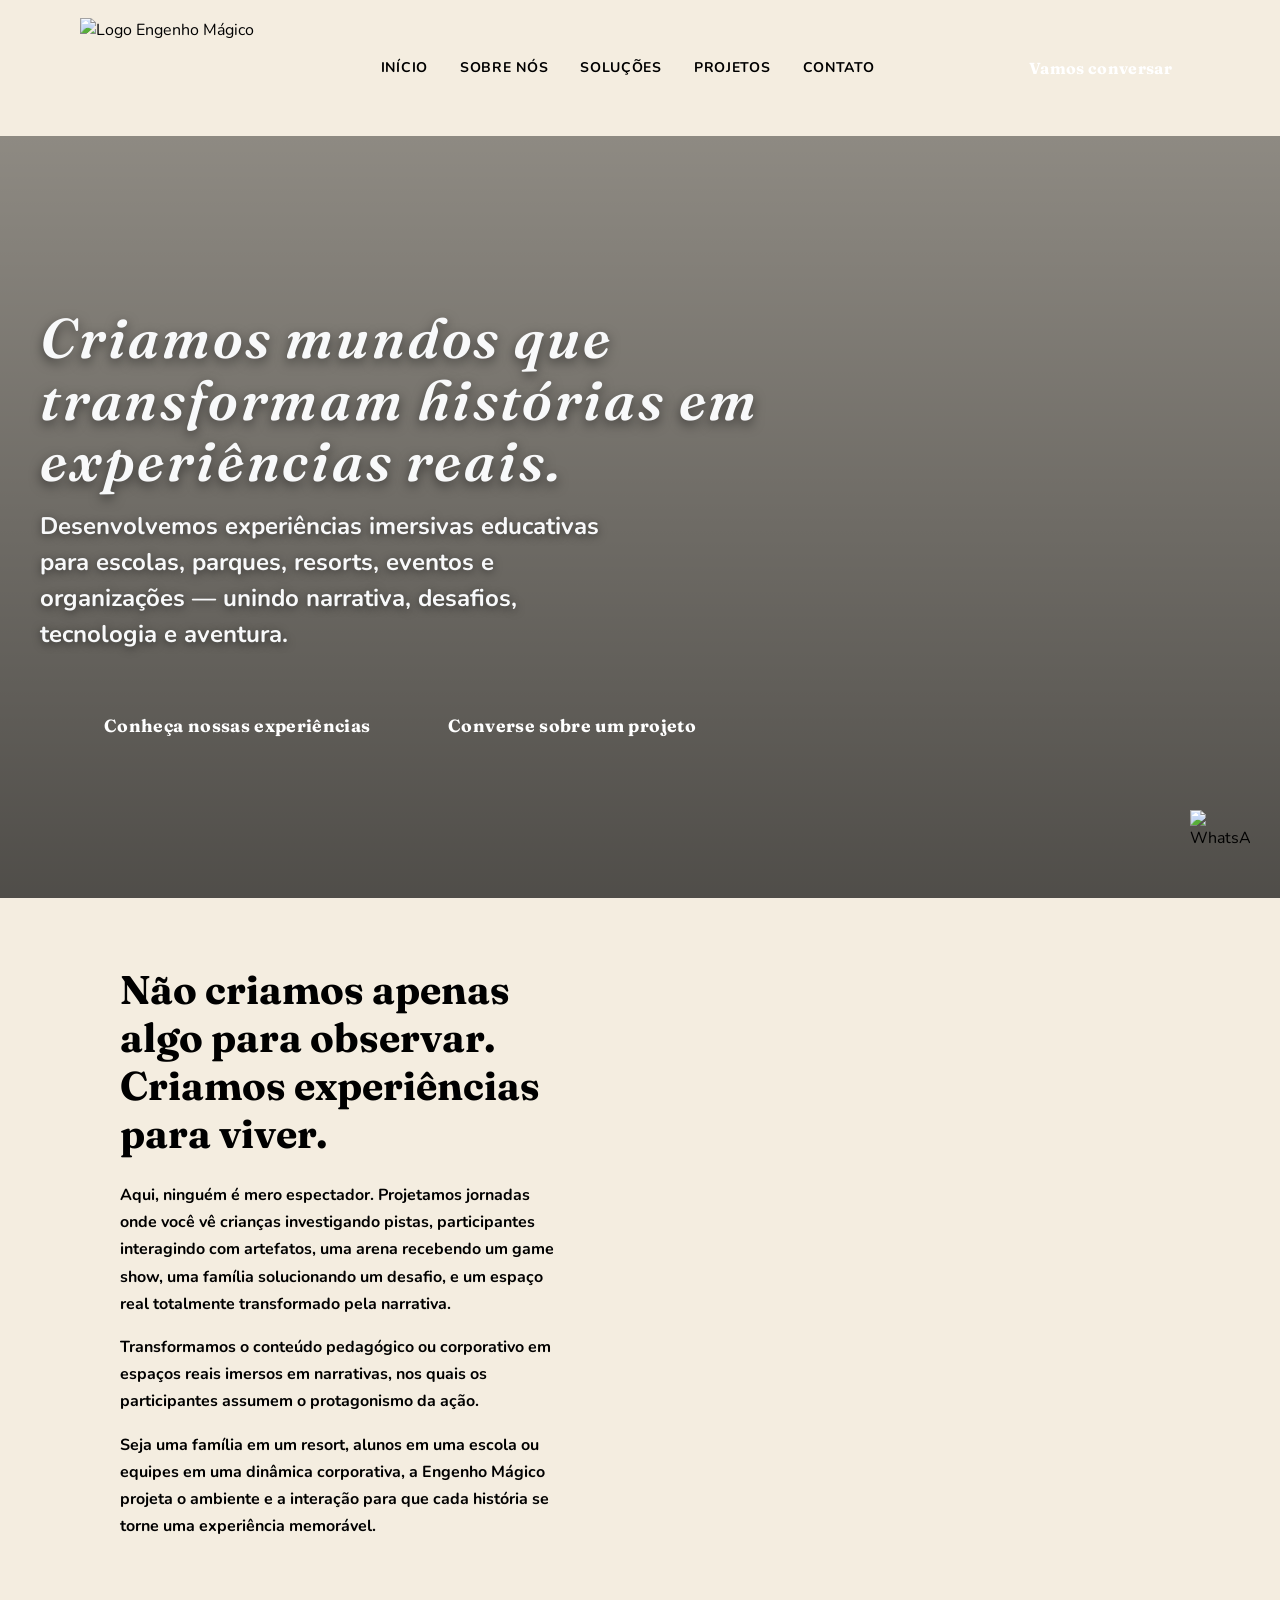
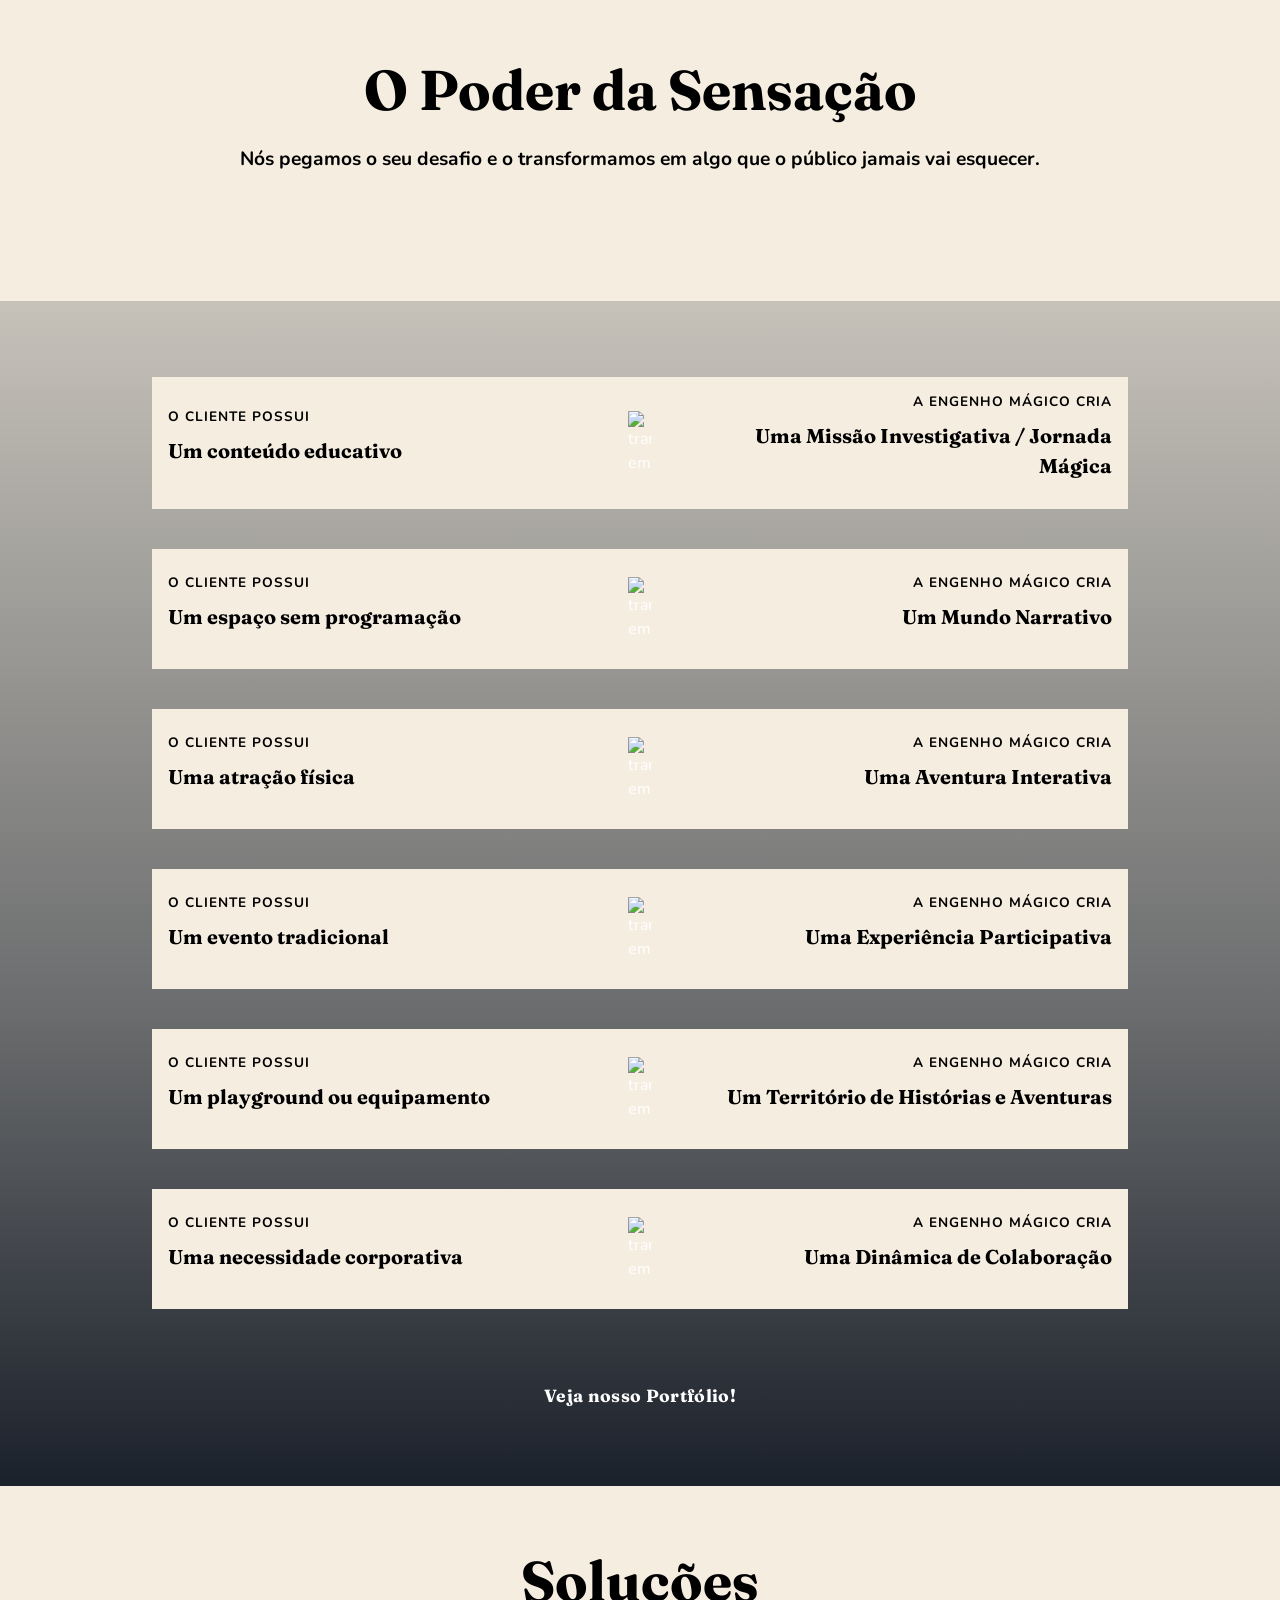
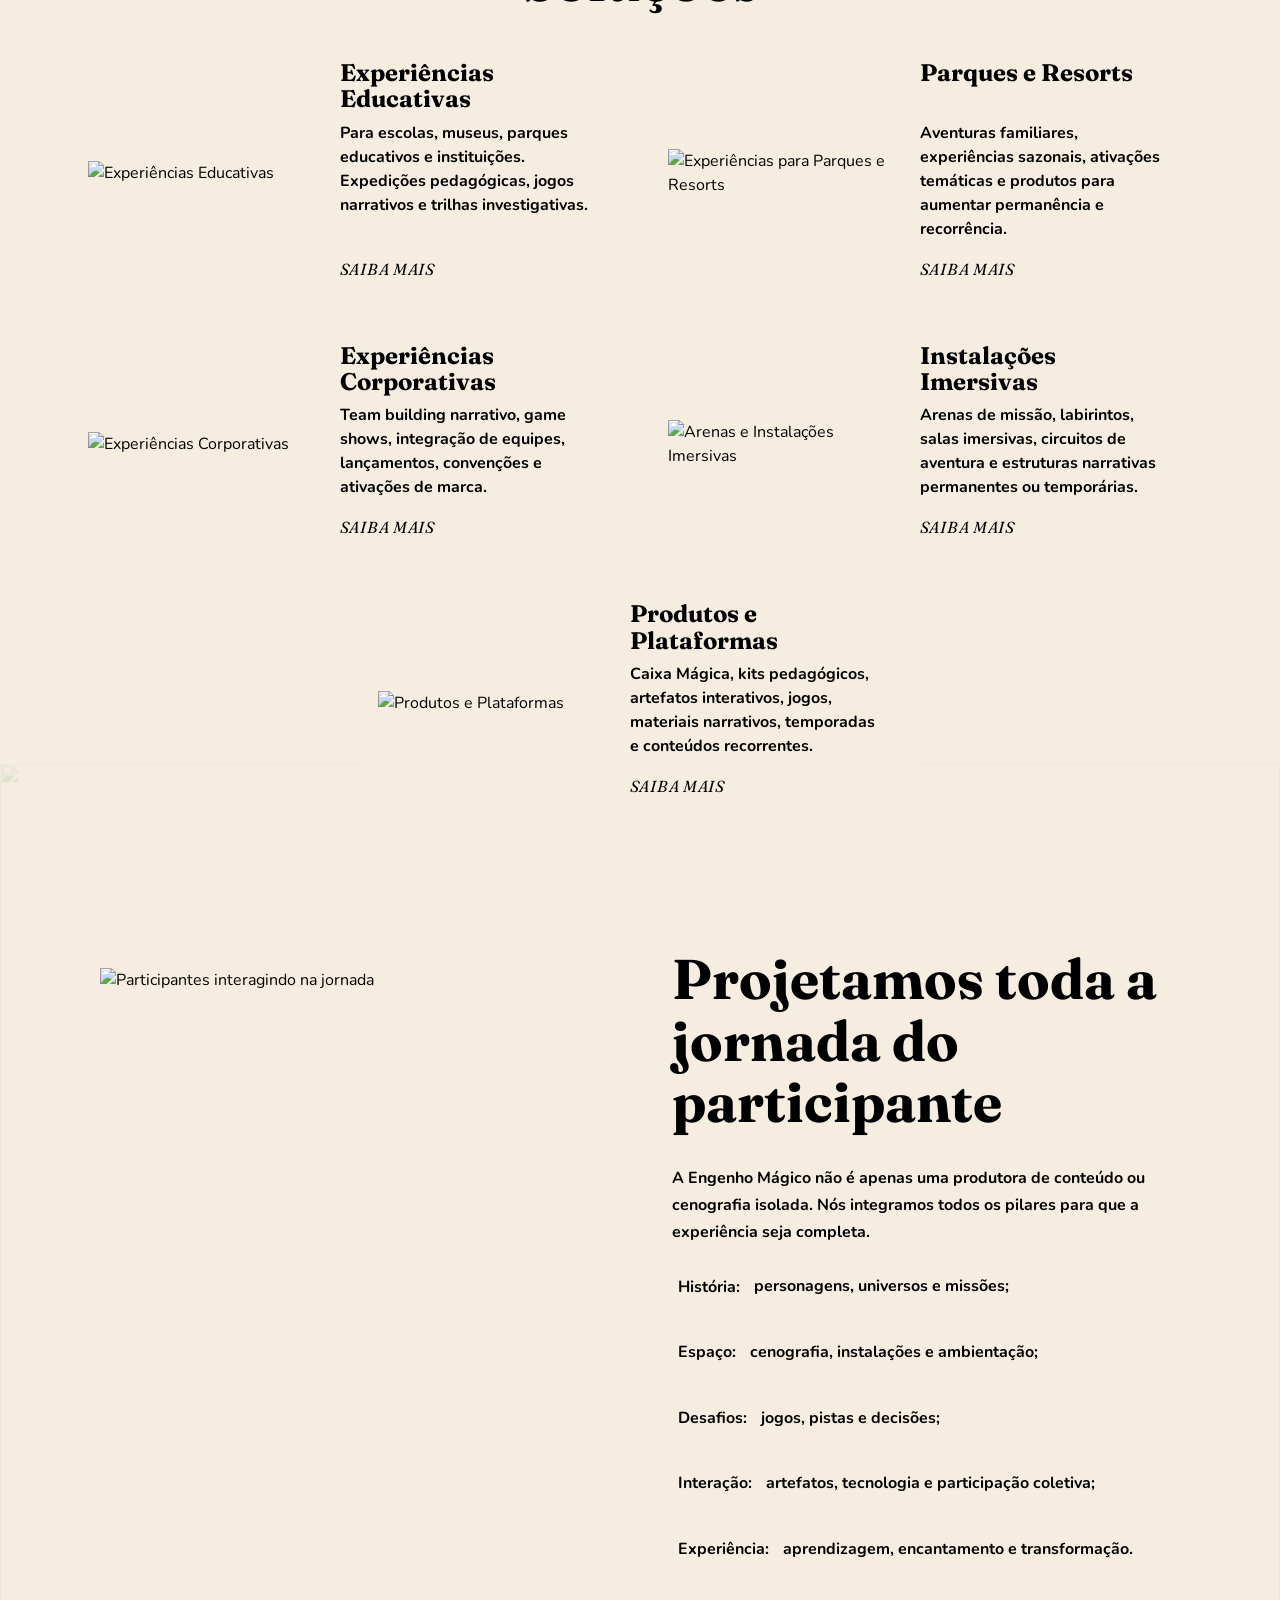
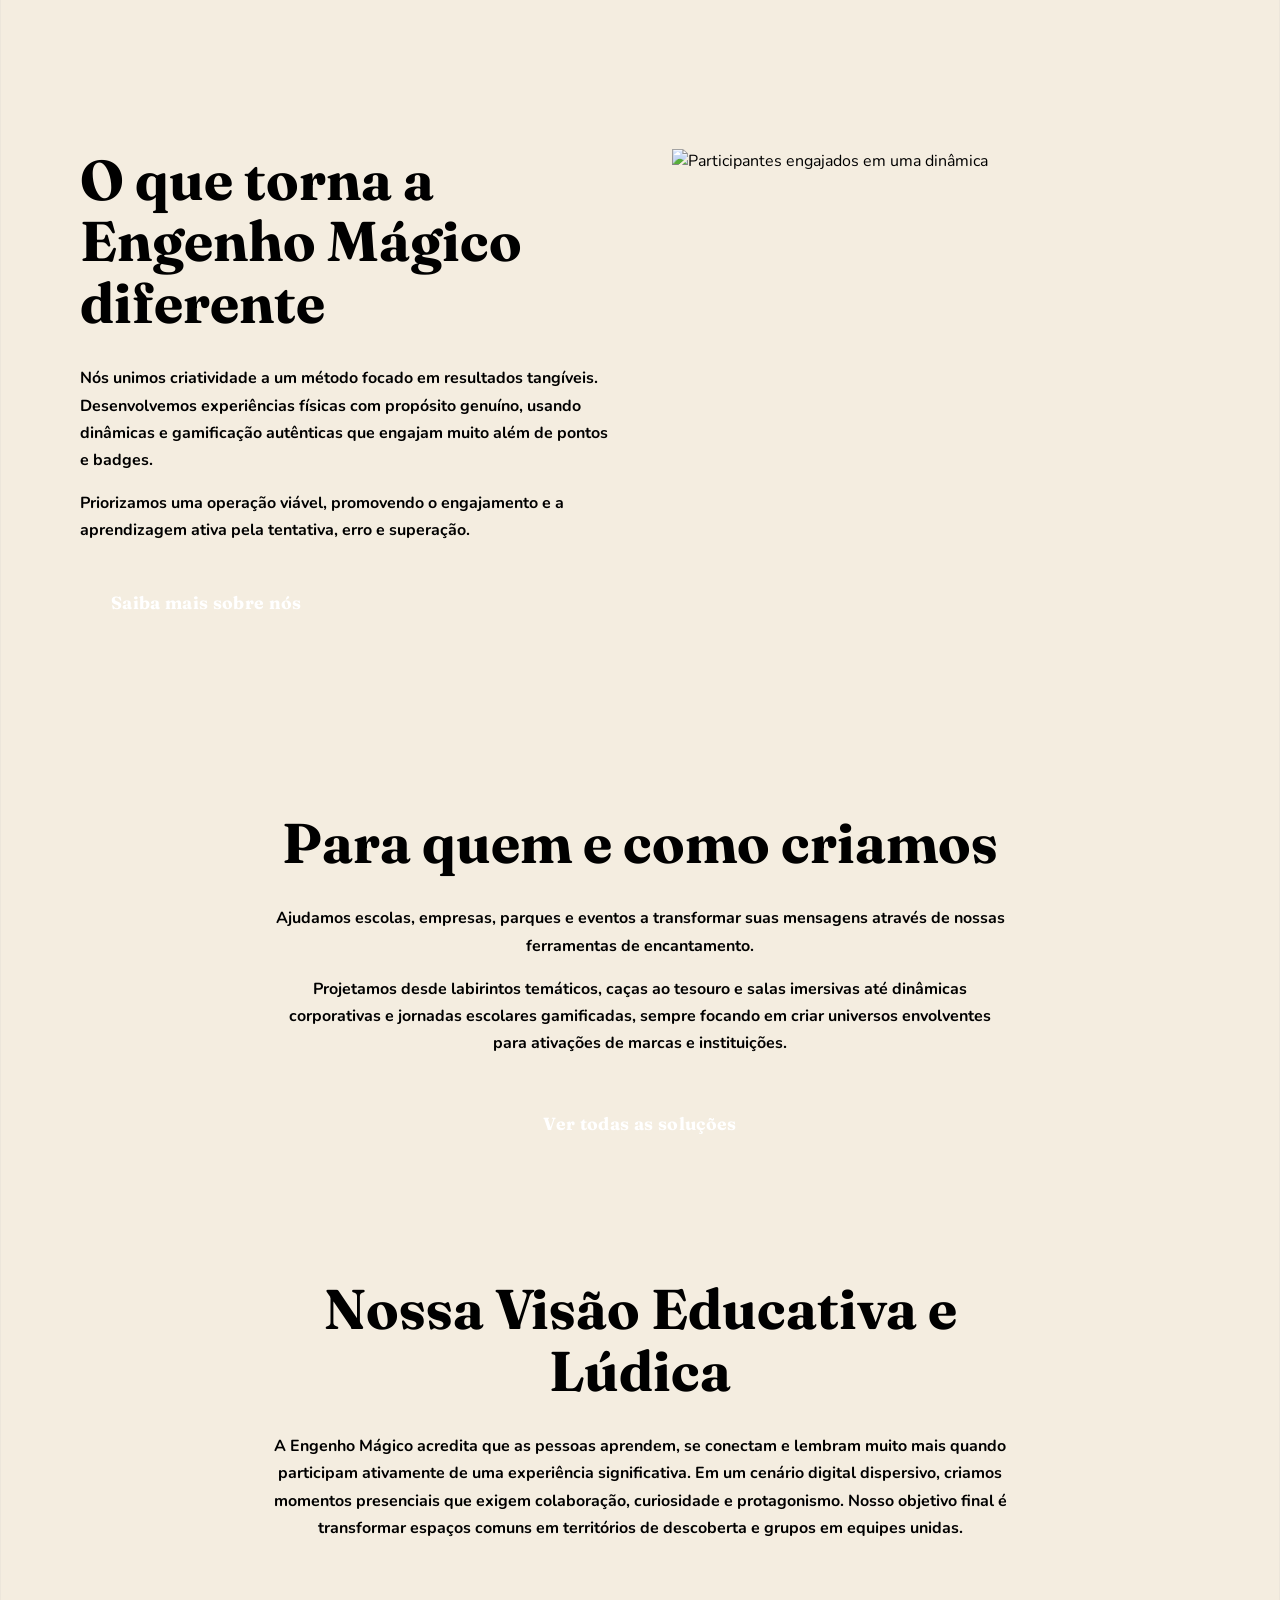
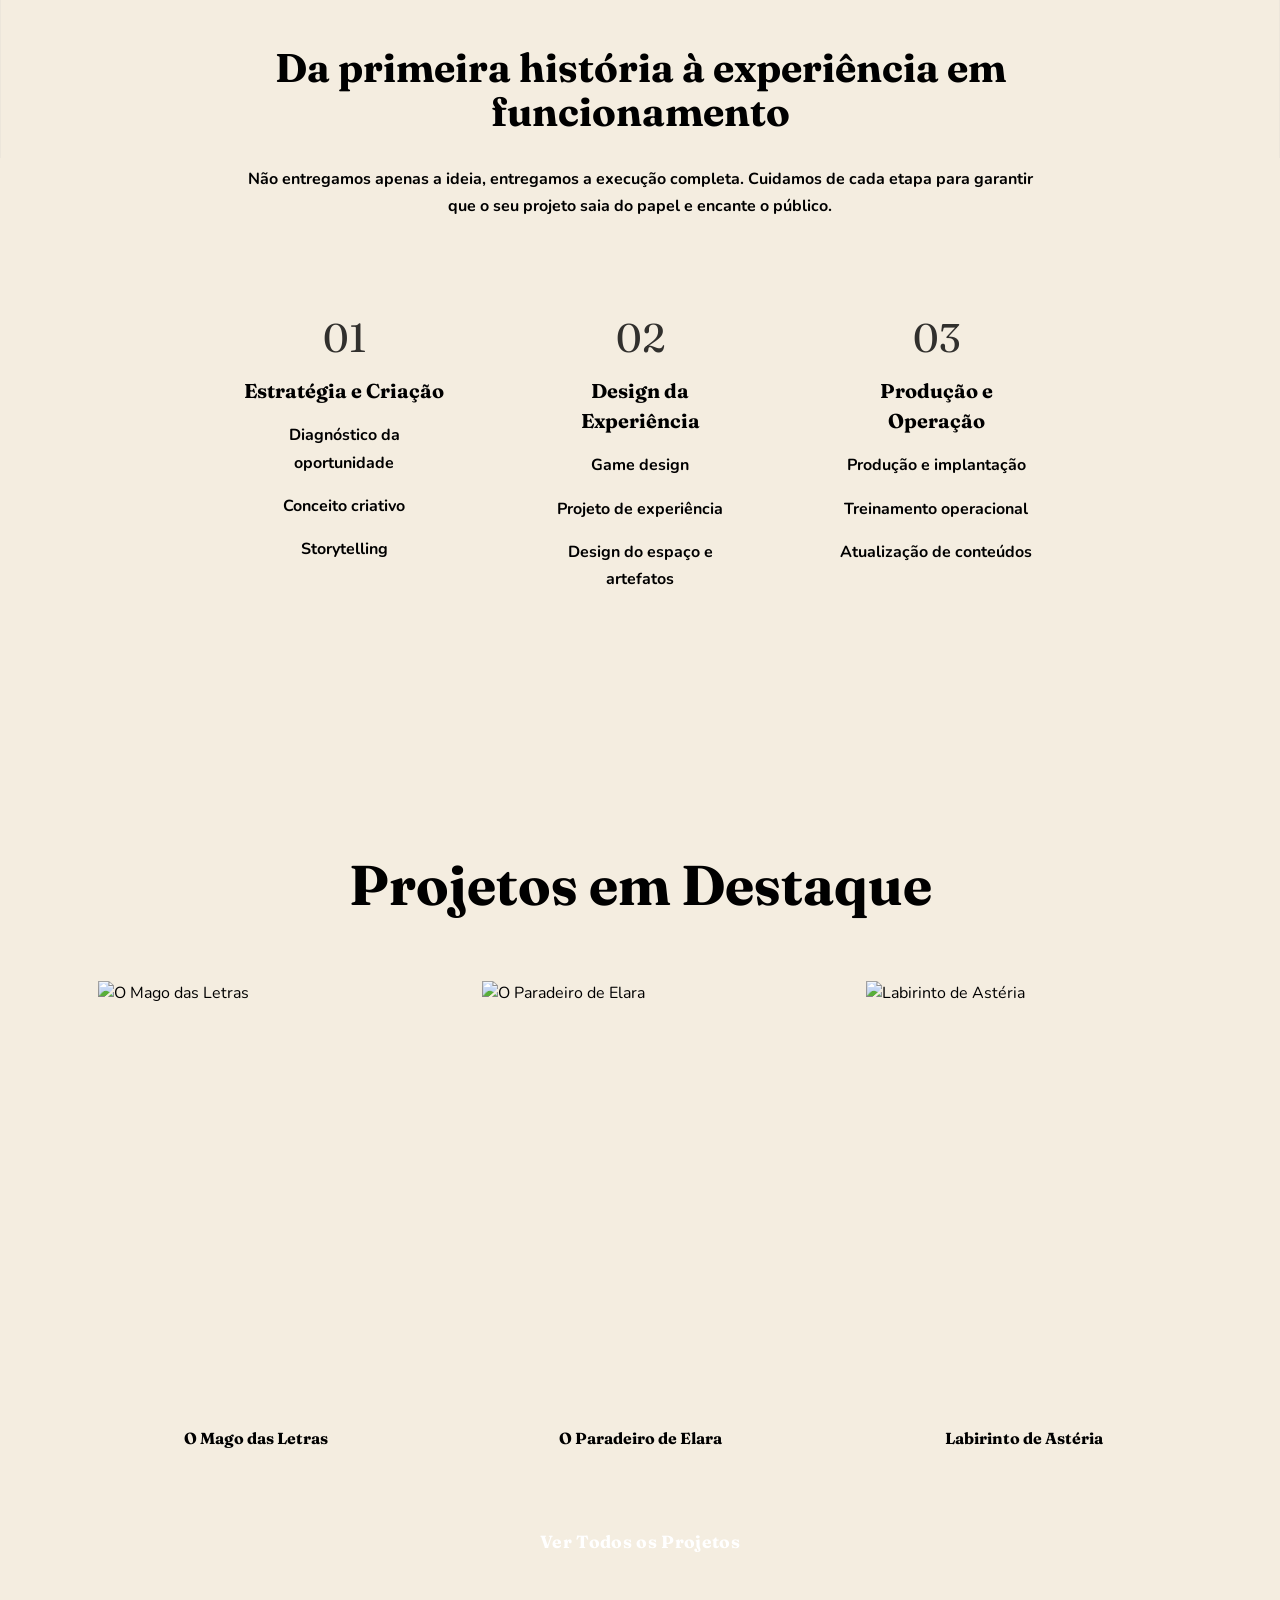
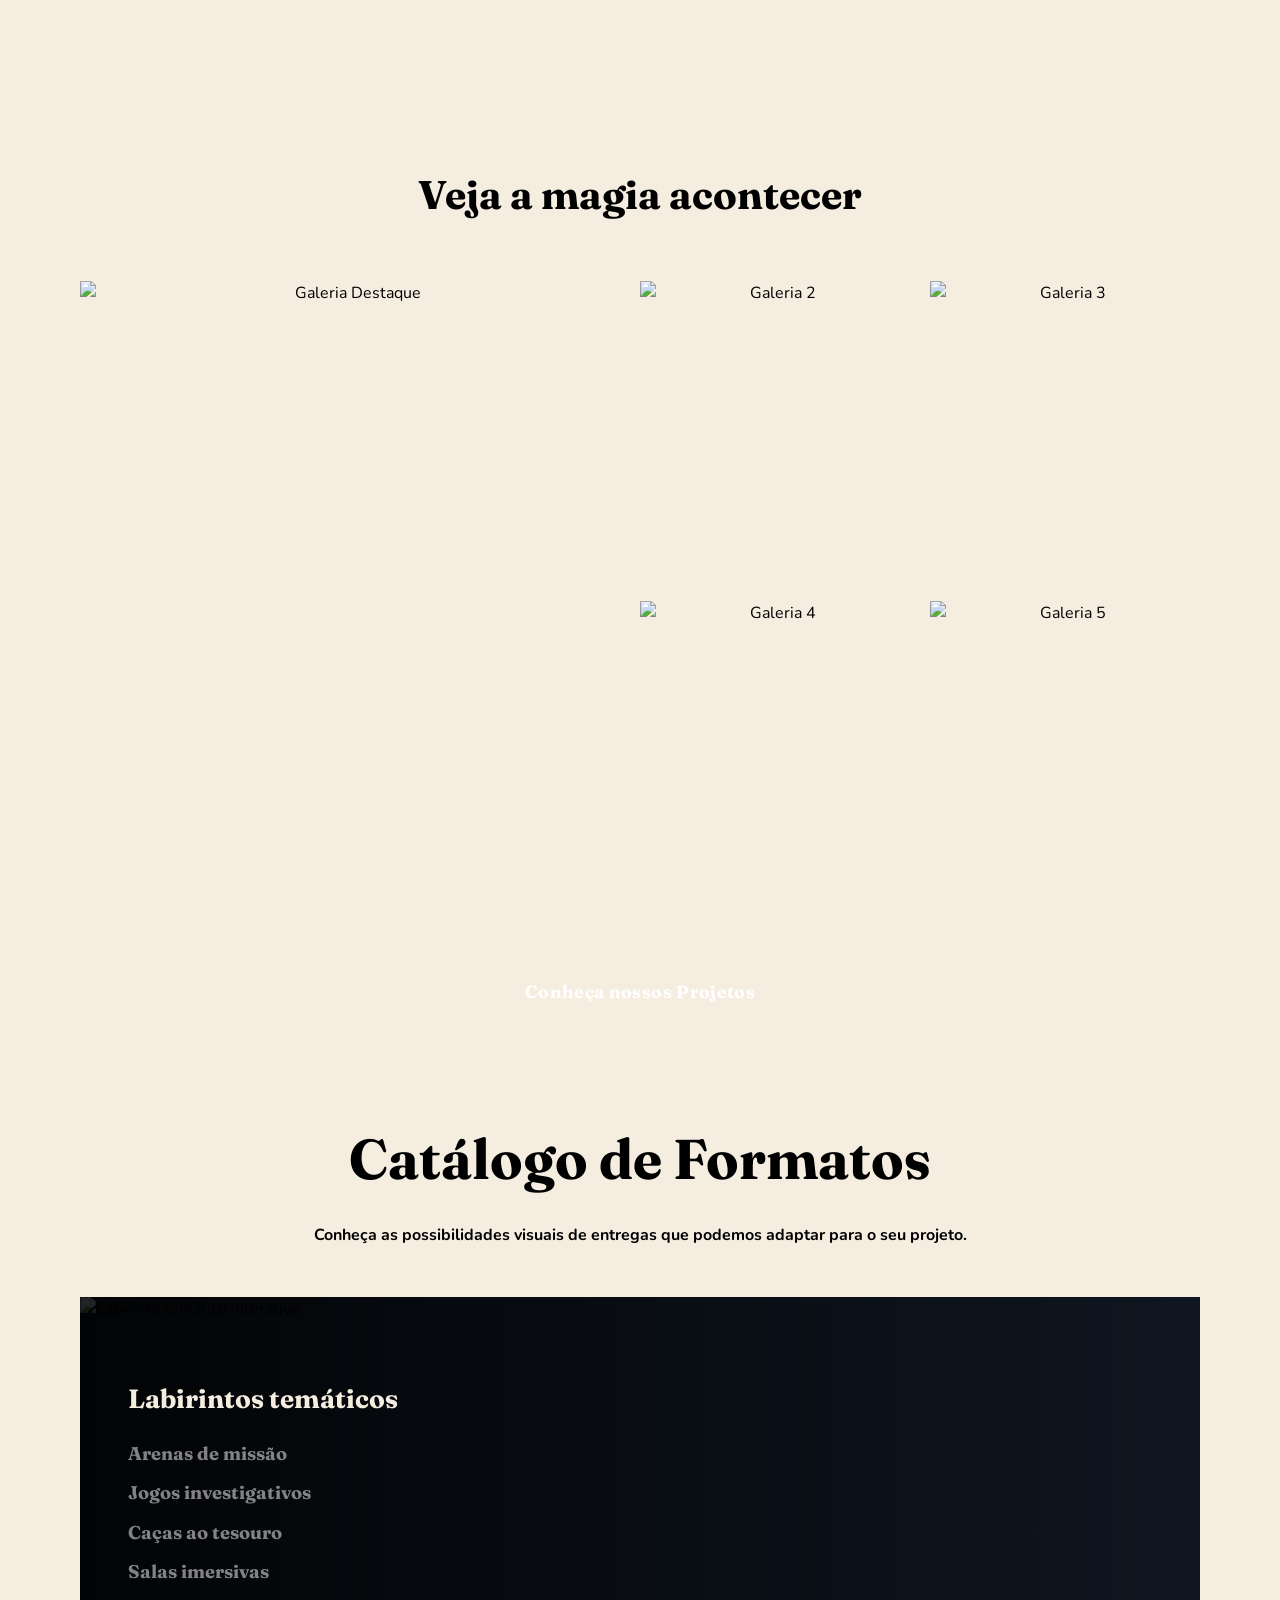
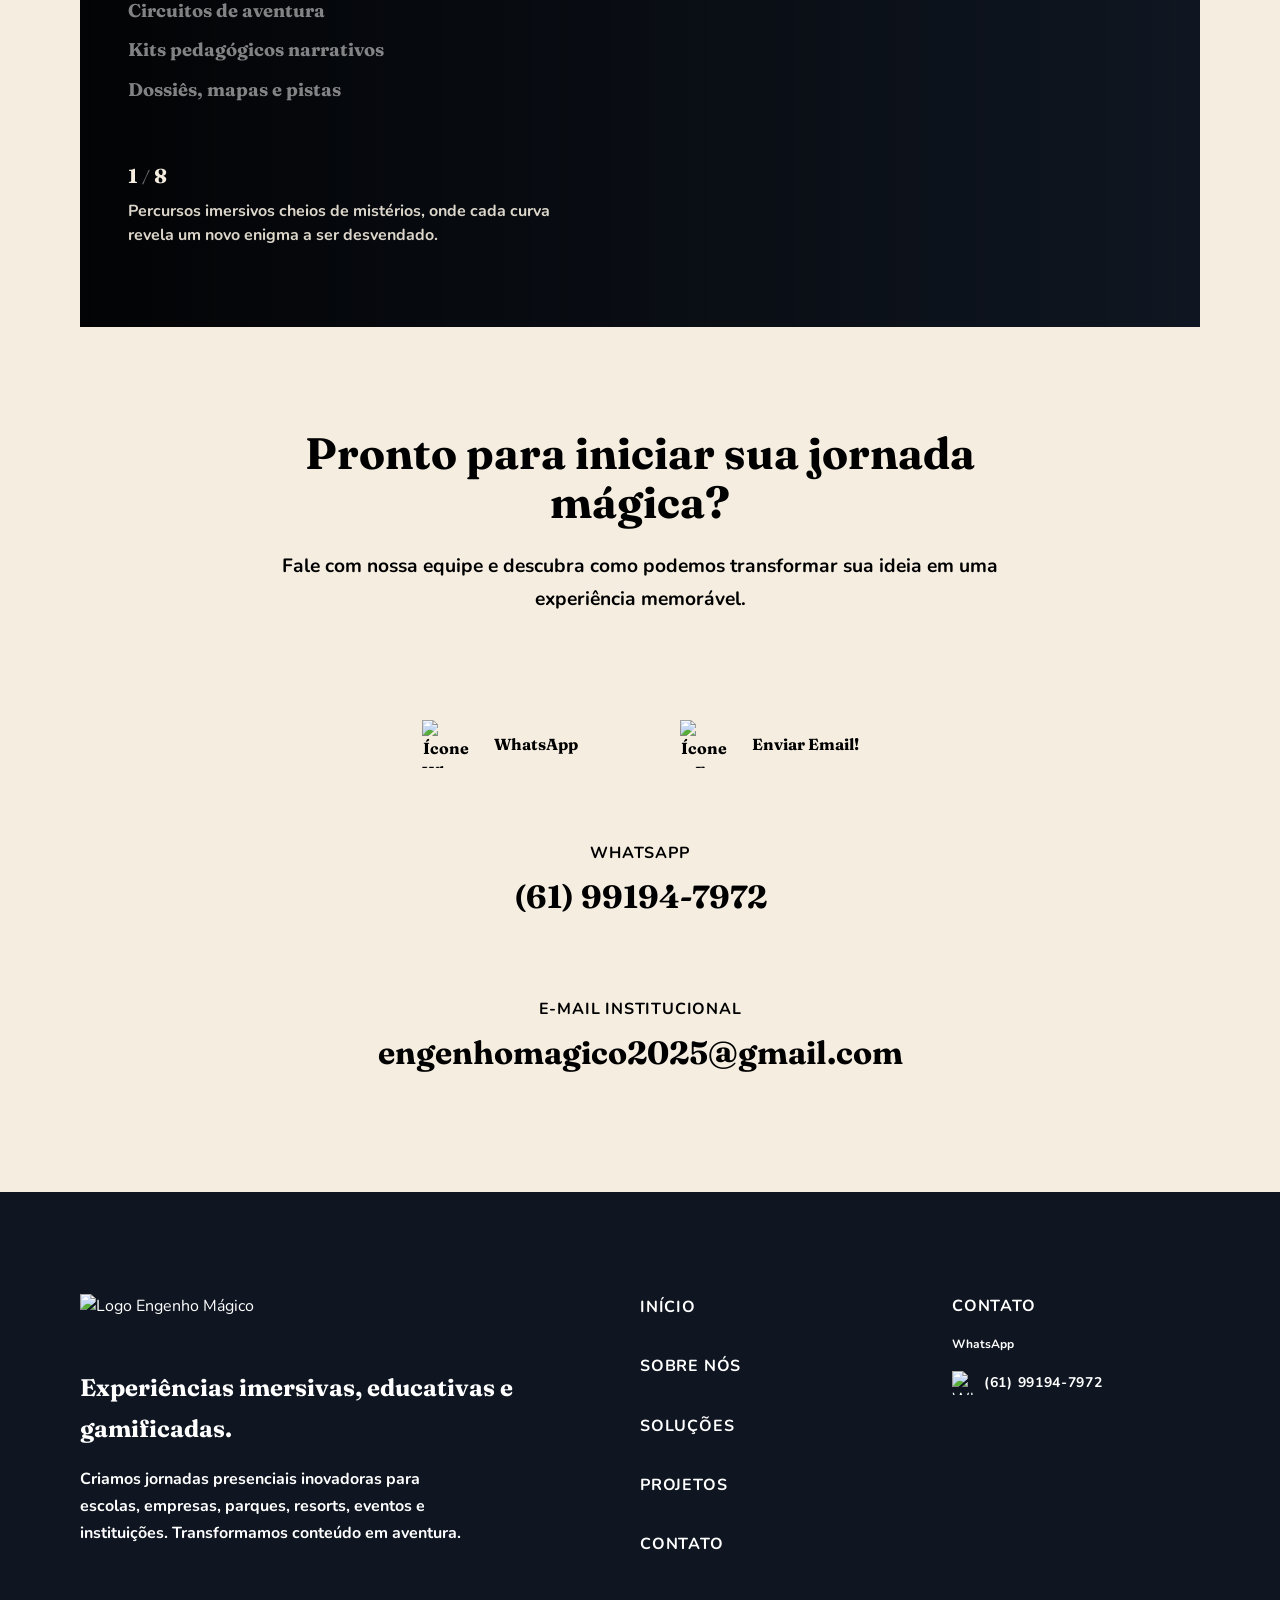
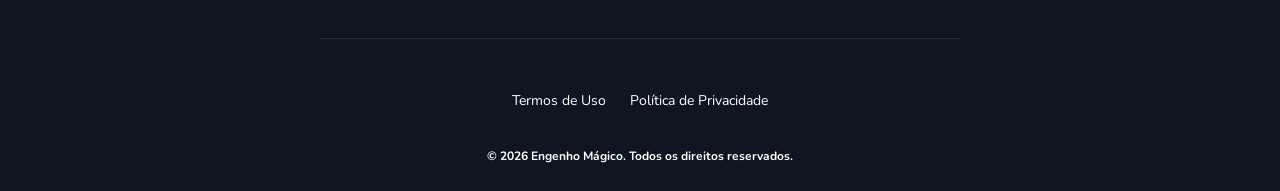
==== index.html @ 867d5c1e "teste" ====
<!DOCTYPE html>
<html lang="pt-BR">

<head>
    <meta charset="UTF-8">
    <meta name="viewport" content="width=device-width, initial-scale=1.0">
    <title>Engenho Mágico - Início</title>
    <link rel="icon" type="image/x-icon" href="src/assets/img/icons/favicon.ico">
    <meta name="description"
        content="A Engenho Mágico cria experiências imersivas, educativas e gamificadas para escolas, empresas, parques, resorts e eventos.">
    <link rel="stylesheet" href="src/css/style.css">
    <link rel="stylesheet" href="src/css/responsive.css">
</head>

<body class="home-page">
    <header class="header">
        <div class="header__container">
            <a href="index.html" class="header__logo">
                <img src="src/assets/img/pictures/logo-4.webp" alt="Logo Engenho Mágico" class="header__logo-img">
            </a>
            <nav class="header__nav">
                <ul class="header__menu">
                    <li class="header__item"><a href="index.html" class="header__link">Início</a></li>
                    <li class="header__item"><a href="sobre-nos.html" class="header__link">Sobre Nós</a></li>
                    <li class="header__item"><a href="solucoes.html" class="header__link">Soluções</a></li>
                    <li class="header__item"><a href="projetos.html" class="header__link">Projetos</a></li>
                    <li class="header__item"><a href="contato.html" class="header__link">Contato</a></li>
                </ul>
            </nav>
            <div class="header__actions">
                <a href="contato.html" class="btn-cta header__cta"><span class="btn-text">Vamos
                        conversar</span></a>
                <button class="header__menu-btn" aria-label="Abrir menu" id="mobileMenuOpen">
                    <img src="src/assets/img/icons/menu-hamburguerl.webp" alt="Menu" class="header__menu-icon">
                </button>
            </div>
        </div>
    </header>

    <section class="hero">
        <article class="hero__card">
            <video autoplay loop muted playsinline class="hero__image"
                style="object-fit: cover; width: 100%; height: 100%;">
                <source src="src/assets/vid/hero-video.mp4" type="video/mp4">
            </video>
            <div class="hero__content">
                <h1 class="hero__title">Criamos mundos que transformam histórias em experiências reais.</h1>
                <p class="hero__subtitle">Desenvolvemos experiências imersivas educativas para escolas, parques,
                    resorts, eventos e organizações — unindo narrativa, desafios, tecnologia e aventura.</p>
                <div class="hero__buttons" style="display: flex; gap: 1rem; flex-wrap: wrap; justify-content: center;">
                    <a href="solucoes.html" class="btn-cta hero__btn btn-cta--2"><span class="btn-text">Conheça nossas
                            experiências</span></a>
                    <a href="contato.html" class="btn-cta hero__btn btn-cta--3"><span class="btn-text">Converse sobre um
                            projeto</span></a>
                </div>
            </div>
        </article>
    </section>

    <main class="main-content">

        <section class="hero-divider">
            <img src="src/assets/img/elements/top-border-black.webp" alt="" aria-hidden="true"
                class="hero-divider__border-top">
            <img src="src/assets/img/elements/hero-divider-mask.webp" alt="" aria-hidden="true"
                class="hero-divider__image">
        </section>

        <section class="about">
            <div class="about__content">
                <h2 class="about__title" style="font-size: 2.5rem; line-height: 1.2; margin-bottom: 1.5rem;">Não criamos
                    apenas algo para observar. <span style="color: var(--cor-laranja-magico);">Criamos experiências para
                        viver.</span></h2>

                <p class="about__text">
                    Aqui, ninguém é mero espectador. Projetamos jornadas onde você vê crianças investigando pistas,
                    participantes interagindo com artefatos, uma arena recebendo um game show, uma família solucionando
                    um desafio, e um espaço real totalmente transformado pela narrativa.
                </p>

                <p class="about__text">
                    Transformamos o conteúdo pedagógico ou corporativo em espaços reais imersos em narrativas, nos quais
                    os participantes assumem o protagonismo da ação.
                </p>

                <p class="about__text">
                    Seja uma família em um resort, alunos em uma escola ou equipes em uma dinâmica corporativa, a
                    Engenho Mágico projeta o ambiente e a interação para que cada história se torne uma experiência
                    memorável.
                </p>
            </div>
            <div class="about__image-wrapper" aria-label="Experiência em funcionamento">
                <video class="about__video" src="src/assets/vid/video-1.mp4" autoplay loop muted playsinline
                    poster="src/assets/img/placeholder.webp" aria-label="Vídeo Engenho Mágico"></video>
            </div>
        </section>

        <section class="expertise-header">
            <div class="container expertise-header__container">
                <h2 class="expertise__title expertise-header__title">O Poder da Sensação</h2>
                <p class="expertise__text expertise-header__text">
                    Nós pegamos o seu desafio e o transformamos em algo que o público jamais vai esquecer.
                </p>
            </div>
        </section>

        <section class="expertise expertise--adjusted-padding">
            <div class="expertise__background"></div>
            <div class="expertise__overlay"></div>
            <div class="container expertise__container">
                <div class="expertise__content expertise__content--centered">
                    <div class="transform-grid">

                        <!-- Row 1 -->
                        <div class="transform-row">
                            <div class="transform-col">
                                <span class="transform-subtitle">O cliente possui</span>
                                <h3 class="transform-title">Um conteúdo educativo</h3>
                            </div>
                            <img src="src/assets/img/icons/seta.webp" alt="transforma em" aria-hidden="true"
                                class="transform-arrow">
                            <div class="transform-col transform-col--right transform-target">
                                <span class="transform-subtitle transform-subtitle--highlight">A Engenho Mágico
                                    cria</span>
                                <h3 class="transform-title transform-title--highlight">Uma Missão Investigativa /
                                    Jornada Mágica</h3>
                            </div>
                        </div>

                        <!-- Row 2 -->
                        <div class="transform-row">
                            <div class="transform-col">
                                <span class="transform-subtitle">O cliente possui</span>
                                <h3 class="transform-title">Um espaço sem programação</h3>
                            </div>
                            <img src="src/assets/img/icons/seta.webp" alt="transforma em" aria-hidden="true"
                                class="transform-arrow">
                            <div class="transform-col transform-col--right transform-target">
                                <span class="transform-subtitle transform-subtitle--highlight">A Engenho Mágico
                                    cria</span>
                                <h3 class="transform-title transform-title--highlight">Um Mundo Narrativo</h3>
                            </div>
                        </div>

                        <!-- Row Nova: Atração Física -->
                        <div class="transform-row">
                            <div class="transform-col">
                                <span class="transform-subtitle">O cliente possui</span>
                                <h3 class="transform-title">Uma atração física</h3>
                            </div>
                            <img src="src/assets/img/icons/seta.webp" alt="transforma em" aria-hidden="true"
                                class="transform-arrow">
                            <div class="transform-col transform-col--right transform-target">
                                <span class="transform-subtitle transform-subtitle--highlight">A Engenho Mágico
                                    cria</span>
                                <h3 class="transform-title transform-title--highlight">Uma Aventura Interativa</h3>
                            </div>
                        </div>

                        <!-- Row 3 -->
                        <div class="transform-row">
                            <div class="transform-col">
                                <span class="transform-subtitle">O cliente possui</span>
                                <h3 class="transform-title">Um evento tradicional</h3>
                            </div>
                            <img src="src/assets/img/icons/seta.webp" alt="transforma em" aria-hidden="true"
                                class="transform-arrow">
                            <div class="transform-col transform-col--right transform-target">
                                <span class="transform-subtitle transform-subtitle--highlight">A Engenho Mágico
                                    cria</span>
                                <h3 class="transform-title transform-title--highlight">Uma Experiência Participativa
                                </h3>
                            </div>
                        </div>

                        <!-- Row 4 -->
                        <div class="transform-row">
                            <div class="transform-col">
                                <span class="transform-subtitle">O cliente possui</span>
                                <h3 class="transform-title">Um playground ou equipamento</h3>
                            </div>
                            <img src="src/assets/img/icons/seta.webp" alt="transforma em" aria-hidden="true"
                                class="transform-arrow">
                            <div class="transform-col transform-col--right transform-target">
                                <span class="transform-subtitle transform-subtitle--highlight">A Engenho Mágico
                                    cria</span>
                                <h3 class="transform-title transform-title--highlight">Um Território de Histórias e
                                    Aventuras</h3>
                            </div>
                        </div>

                        <!-- Row 5 -->
                        <div class="transform-row">
                            <div class="transform-col">
                                <span class="transform-subtitle">O cliente possui</span>
                                <h3 class="transform-title">Uma necessidade corporativa</h3>
                            </div>
                            <img src="src/assets/img/icons/seta.webp" alt="transforma em" aria-hidden="true"
                                class="transform-arrow">
                            <div class="transform-col transform-col--right transform-target">
                                <span class="transform-subtitle transform-subtitle--highlight">A Engenho Mágico
                                    cria</span>
                                <h3 class="transform-title transform-title--highlight">Uma Dinâmica de Colaboração</h3>
                            </div>
                        </div>

                    </div>
                </div>
                <div style="text-align: center; margin-top: 3rem;">
                    <a href="projetos.html" class="btn-cta">
                        <span class="btn-text">Veja nosso Portfólio!</span>
                    </a>
                </div>
            </div>
        </section>

        <section class="solutions-overview">
            <div class="container solutions-overview__container">
                <h2 class="solutions-overview__title">Soluções</h2>
                <div class="solutions-overview__grid">
                    <!-- Card 1 -->
                    <article class="solution-card" id="card-water">
                        <img src="src/assets/img/itens-solucoes/medalhao-experiencias-educativas.webp"
                            alt="Experiências Educativas" class="solution-card__image">
                        <div class="solution-card__content">
                            <h3 class="solution-card__title">Experiências Educativas</h3>
                            <p class="solution-card__description">Para escolas, museus, parques educativos e
                                instituições. Expedições pedagógicas, jogos narrativos e trilhas investigativas.</p>
                            <img src="src/assets/img/icons/linha-elemento.webp" alt="" class="solution-card__divider">
                            <a href="solucoes.html#educativas" class="solution-card__link">
                                <span class="solution-card__link-text">Saiba mais</span>
                                <img src="src/assets/img/icons/seta.webp" alt="" class="solution-card__link-arrow">
                                <img src="src/assets/img/elements/underline-2.webp" alt=""
                                    class="solution-card__link-underline">
                            </a>
                        </div>
                    </article>
                    <!-- Card 2 -->
                    <article class="solution-card" id="card-earth">
                        <img src="src/assets/img/itens-solucoes/medalhao-parques-e-resorts.webp"
                            alt="Experiências para Parques e Resorts" class="solution-card__image">
                        <div class="solution-card__content">
                            <h3 class="solution-card__title">Parques e Resorts</h3>
                            <p class="solution-card__description">Aventuras familiares, experiências sazonais, ativações
                                temáticas e produtos para aumentar permanência e recorrência.</p>
                            <img src="src/assets/img/icons/linha-elemento.webp" alt="" class="solution-card__divider">
                            <a href="solucoes.html#parques" class="solution-card__link">
                                <span class="solution-card__link-text">Saiba mais</span>
                                <img src="src/assets/img/icons/seta.webp" alt="" class="solution-card__link-arrow">
                                <img src="src/assets/img/elements/underline-2.webp" alt=""
                                    class="solution-card__link-underline">
                            </a>
                        </div>
                    </article>
                    <!-- Card 3 -->
                    <article class="solution-card" id="card-fire">
                        <img src="src/assets/img/itens-solucoes/medalhao-experiencias-corporativas.webp"
                            alt="Experiências Corporativas" class="solution-card__image">
                        <div class="solution-card__content">
                            <h3 class="solution-card__title">Experiências Corporativas</h3>
                            <p class="solution-card__description">Team building narrativo, game shows, integração de
                                equipes, lançamentos, convenções e ativações de marca.</p>
                            <img src="src/assets/img/icons/linha-elemento.webp" alt="" class="solution-card__divider">
                            <a href="solucoes.html#corporativas" class="solution-card__link">
                                <span class="solution-card__link-text">Saiba mais</span>
                                <img src="src/assets/img/icons/seta.webp" alt="" class="solution-card__link-arrow">
                                <img src="src/assets/img/elements/underline-2.webp" alt=""
                                    class="solution-card__link-underline">
                            </a>
                        </div>
                    </article>
                    <!-- Card 4 -->
                    <article class="solution-card" id="card-air">
                        <img src="src/assets/img/itens-solucoes/medalhao-instalacoes-imersivas.webp"
                            alt="Arenas e Instalações Imersivas" class="solution-card__image">
                        <div class="solution-card__content">
                            <h3 class="solution-card__title">Instalações Imersivas</h3>
                            <p class="solution-card__description">Arenas de missão, labirintos, salas imersivas,
                                circuitos de aventura e estruturas narrativas permanentes ou temporárias.</p>
                            <img src="src/assets/img/icons/linha-elemento.webp" alt="" class="solution-card__divider">
                            <a href="solucoes.html#arenas" class="solution-card__link">
                                <span class="solution-card__link-text">Saiba mais</span>
                                <img src="src/assets/img/icons/seta.webp" alt="" class="solution-card__link-arrow">
                                <img src="src/assets/img/elements/underline-2.webp" alt=""
                                    class="solution-card__link-underline">
                            </a>
                        </div>
                    </article>
                    <!-- Card 5 -->
                    <article class="solution-card" id="card-water-2">
                        <img src="src/assets/img/itens-solucoes/medalhao-produtos-e-plataformas.webp"
                            alt="Produtos e Plataformas" class="solution-card__image">
                        <div class="solution-card__content">
                            <h3 class="solution-card__title">Produtos e Plataformas</h3>
                            <p class="solution-card__description">Caixa Mágica, kits pedagógicos, artefatos interativos,
                                jogos, materiais narrativos, temporadas e conteúdos recorrentes.</p>
                            <img src="src/assets/img/icons/linha-elemento.webp" alt="" class="solution-card__divider">
                            <a href="solucoes.html#produtos" class="solution-card__link">
                                <span class="solution-card__link-text">Saiba mais</span>
                                <img src="src/assets/img/icons/seta.webp" alt="" class="solution-card__link-arrow">
                                <img src="src/assets/img/elements/underline-2.webp" alt=""
                                    class="solution-card__link-underline">
                            </a>
                        </div>
                    </article>
                </div>
            </div>
        </section>

        <img src="src/assets/img/elements/section-div-line.webp" alt="" aria-hidden="true" class="section-divider" style="margin-top: 0; margin-bottom: 0;">

        <div class="journey-map-container">


            <!-- Rota: layer mais próximo -->
            <picture class="journey-map-bg journey-map-bg--rota" aria-hidden="true">
                <source media="(max-width: 768px)"
                    srcset="src/assets/img/elements/section-map-bg/section-bg-map-mobile.webp">
                <img src="src/assets/img/elements/section-map-bg/section-bg-map-desktop.webp" alt=""
                    class="journey-map-img journey-map-img--rota" id="journeyMapRota">
            </picture>

            <section class="methodology-preview" style="padding: var(--space-2xl) 0;">

                <div class="split-section container split-section--reversed">
                    <div class="split-section__content">
                        <h2 class="methodology-preview__title">Projetamos toda a jornada do participante</h2>
                        <p class="supporting-text">A Engenho Mágico não é apenas uma produtora de conteúdo ou cenografia
                            isolada. Nós integramos todos os pilares para que a experiência seja completa.</p>
                        <ul class="methodology-preview__list">
                            <li><span class="methodology-preview__highlight">História:</span> personagens,
                                universos e missões;</li>
                            <li><span class="methodology-preview__highlight">Espaço:</span> cenografia,
                                instalações e ambientação;</li>
                            <li><span class="methodology-preview__highlight">Desafios:</span> jogos, pistas e
                                decisões;</li>
                            <li><span class="methodology-preview__highlight">Interação:</span> artefatos,
                                tecnologia e participação coletiva;</li>
                            <li><span class="methodology-preview__highlight">Experiência:</span> aprendizagem,
                                encantamento e transformação.</li>
                        </ul>
                    </div>
                    <div class="split-section__image-container">
                        <img src="src/assets/img/pictures/index/projetamos-toda-a-jornada-do-participante.webp"
                            alt="Participantes interagindo na jornada" class="split-section__image">
                    </div>
                </div>
            </section>

            <section class="differentials">
                <!-- Floating image -->
                <img src="src/assets/img/pictures/flutuante-4.webp" alt=""
                    class="floating-parallax-img floating-parallax-img--4" aria-hidden="true" data-speed="-0.12">

                <div class="split-section container">
                    <div class="split-section__content">
                        <h2 class="differentials__title">O que torna a Engenho Mágico diferente</h2>
                        <p class="supporting-text">Nós unimos criatividade a um método focado em resultados tangíveis.
                            Desenvolvemos experiências físicas com propósito genuíno, usando dinâmicas e gamificação
                            autênticas que engajam muito além de pontos e badges.</p>
                        <p class="supporting-text">Priorizamos uma operação viável, promovendo o engajamento e a
                            aprendizagem
                            ativa pela tentativa, erro e superação.</p>
                        <a href="sobre-nos.html" class="btn-cta split-section__btn btn-cta--4"><span
                                class="btn-text">Saiba mais
                                sobre nós</span></a>
                    </div>
                    <div class="split-section__image-container" style="border: none; background: transparent;">
                        <img src="src/assets/img/pictures/index/o-que-torna-a-engenho-magico-diferente.webp"
                            alt="Participantes engajados em uma dinâmica" class="split-section__image"
                            style="object-fit: contain;">
                    </div>
                </div>
            </section>

            <section class="audience-formats">
                <!-- Floating images -->
                <img src="src/assets/img/pictures/flutuante-1.webp" alt=""
                    class="floating-parallax-img floating-parallax-img--1" aria-hidden="true" data-speed="0.15">
                <img src="src/assets/img/pictures/flutuante-2.webp" alt=""
                    class="floating-parallax-img floating-parallax-img--2" aria-hidden="true" data-speed="-0.15">

                <div class="audience-formats__container container">
                    <div class="audience-formats__content">
                        <h2 class="audience__title">Para quem e como criamos</h2>
                        <p class="supporting-text">Ajudamos escolas, empresas, parques e eventos a transformar suas
                            mensagens
                            através de nossas ferramentas de encantamento.</p>
                        <p class="supporting-text">Projetamos desde labirintos temáticos, caças ao tesouro e salas
                            imersivas até
                            dinâmicas corporativas e jornadas escolares gamificadas, sempre focando em criar universos
                            envolventes para ativações de marcas e instituições.</p>
                        <a href="solucoes.html" class="btn-cta audience-formats__btn btn-cta--3"><span
                                class="btn-text">Ver todas
                                as soluções</span></a>
                    </div>

                    <div class="manifesto audience-formats__content" style="margin-top: var(--space-2xl);">
                        <h2 class="manifesto__title">Nossa Visão Educativa e Lúdica</h2>
                        <p class="manifesto__text">A Engenho Mágico acredita que as pessoas aprendem, se conectam e
                            lembram
                            muito mais quando participam ativamente de uma experiência significativa. Em um cenário
                            digital
                            dispersivo, criamos momentos presenciais que exigem colaboração, curiosidade e protagonismo.
                            Nosso objetivo final é transformar espaços comuns em territórios de descoberta e grupos em
                            equipes unidas.</p>
                    </div>

                </div>

                <!-- Floating image final -->
                <img src="src/assets/img/pictures/flutuante-5.webp" alt=""
                    class="floating-parallax-img floating-parallax-img--5" aria-hidden="true" data-speed="0.1">
            </section>
        </div>

        <section class="proposal">
            <img src="src/assets/img/elements/section-div-line.webp" alt="" aria-hidden="true"
                class="section-divider proposal__divider">
            <div class="container">
                <div class="proposal__header">
                    <h2 class="proposal__title">Da primeira história à experiência em funcionamento</h2>
                    <p class="proposal__text">Não entregamos apenas a ideia, entregamos
                        a execução completa. Cuidamos de cada etapa para garantir que o seu projeto saia do papel e
                        encante o público.</p>
                </div>

                <div class="proposal__grid">
                    <!-- Etapas -->
                    <div class="proposal__step">
                        <span class="proposal__step-number">01</span>
                        <h4 class="proposal__step-title">Estratégia e Criação</h4>
                        <ul class="proposal__step-list">
                            <li>Diagnóstico da oportunidade</li>
                            <li>Conceito criativo</li>
                            <li>Storytelling</li>
                        </ul>
                    </div>
                    <div class="proposal__step">
                        <span class="proposal__step-number">02</span>
                        <h4 class="proposal__step-title">Design da Experiência</h4>
                        <ul class="proposal__step-list">
                            <li>Game design</li>
                            <li>Projeto de experiência</li>
                            <li>Design do espaço e artefatos</li>
                        </ul>
                    </div>
                    <div class="proposal__step">
                        <span class="proposal__step-number">03</span>
                        <h4 class="proposal__step-title">Produção e Operação</h4>
                        <ul class="proposal__step-list">
                            <li>Produção e implantação</li>
                            <li>Treinamento operacional</li>
                            <li>Atualização de conteúdos</li>
                        </ul>
                    </div>
                </div>
            </div>
        </section>

        <!-- Destaques Projetos -->
        <img src="src/assets/img/elements/section-div-line.webp" alt="" aria-hidden="true" class="section-divider" style="margin-top: 0; margin-bottom: 0;">
        <section class="projetos-grid-section" style="background-color: var(--color-bg-base); padding: var(--space-section) 0;">
            <div class="container">
                <h2 class="projetos-grid__title" style="margin-bottom: var(--space-xl);">Projetos em Destaque</h2>
                <div class="projetos-grid" style="display: grid; grid-template-columns: repeat(auto-fit, minmax(300px, 1fr)); gap: var(--space-lg);">
                    
                    <a href="projeto.html?id=mago-das-letras" class="projeto-card">
                        <div class="projeto-card__image-wrapper" style="border: 18px solid transparent; border-image-source: url('src/assets/img/elements/border-img-2.webp'); border-image-slice: 110; border-image-width: 18px;">
                            <img src="src/assets/portifolio/projetos/projeto_mago-das-letras/capa.webp" alt="O Mago das Letras" class="projeto-card__image">
                        </div>
                        <div class="projeto-card__title-wrapper">
                            <h2 class="projeto-card__title">O Mago das Letras</h2>
                        </div>
                    </a>

                    <a href="projeto.html?id=elara" class="projeto-card">
                        <div class="projeto-card__image-wrapper" style="border: 18px solid transparent; border-image-source: url('src/assets/img/elements/border-img-2.webp'); border-image-slice: 110; border-image-width: 18px;">
                            <img src="src/assets/portifolio/projetos/projeto_paradeiroelaraapresentao/capa.webp" alt="O Paradeiro de Elara" class="projeto-card__image">
                        </div>
                        <div class="projeto-card__title-wrapper">
                            <h2 class="projeto-card__title">O Paradeiro de Elara</h2>
                        </div>
                    </a>
                    
                    <a href="projeto.html?id=labirinto-asteria" class="projeto-card">
                        <div class="projeto-card__image-wrapper" style="border: 18px solid transparent; border-image-source: url('src/assets/img/elements/border-img-2.webp'); border-image-slice: 110; border-image-width: 18px;">
                            <img src="src/assets/portifolio/projetos/projeto_catlogo-labirintoo-de-astria/capa.webp" alt="Labirinto de Astéria" class="projeto-card__image">
                        </div>
                        <div class="projeto-card__title-wrapper">
                            <h2 class="projeto-card__title">Labirinto de Astéria</h2>
                        </div>
                    </a>

                </div>
                
                <div style="text-align: center; margin-top: 4rem;">
                    <a href="projetos.html" class="btn-cta btn-cta--4">
                        <span class="btn-text">Ver Todos os Projetos</span>
                    </a>
                </div>
            </div>
        </section>

        <!-- Pequena galeria Home -->
        <img src="src/assets/img/elements/section-div-line.webp" alt="" aria-hidden="true" class="section-divider" style="margin-top: 0; margin-bottom: 0;">
        <section class="home-gallery" style="padding: var(--space-section) 0; background: var(--cor-branca);">
            <div class="container" style="text-align: center;">
                <h2 style="font-size: 2.5rem; color: var(--cor-primaria); margin-bottom: 1rem;">Veja a magia acontecer
                </h2>

                <div class="home-gallery-grid">
                    <div class="gallery-item">
                        <img src="src/assets/portifolio/fotos-portifolio/labirinto-de-astreia/2.jpeg"
                            alt="Galeria Destaque" class="gallery-image" style="object-position: center;">
                    </div>
                    <div class="gallery-item">
                        <img src="src/assets/portifolio/fotos-portifolio/labirinto-de-astreia/5.jpeg" alt="Galeria 2"
                            class="gallery-image" style="object-position: center;">
                    </div>
                    <div class="gallery-item">
                        <img src="src/assets/portifolio/fotos-portifolio/didaticos/1.jpeg" alt="Galeria 3"
                            class="gallery-image" style="object-position: center;">
                    </div>
                    <div class="gallery-item">
                        <img src="src/assets/portifolio/fotos-portifolio/geral/4.jpeg" alt="Galeria 4"
                            class="gallery-image" style="object-position: center;">
                    </div>
                    <div class="gallery-item">
                        <img src="src/assets/portifolio/fotos-portifolio/geral/5.jpeg" alt="Galeria 5"
                            class="gallery-image" style="object-position: center;">
                    </div>
                </div>

                <a href="projetos.html" class="btn-cta btn-cta--3" style="margin-top: 1rem;">
                    <span class="btn-text">Conheça nossos Projetos</span>
                </a>
            </div>
        </section>




        <section class="catalog">
            <img src="src/assets/img/elements/section-div-line.webp" alt="" aria-hidden="true" class="section-divider">
            <div class="catalog__container">
                <div style="text-align: center; margin-bottom: 2rem;">
                    <h2 class="catalog__title">Catálogo de Formatos</h2>
                    <p class="catalog__subtitle">Conheça as possibilidades visuais de entregas que podemos adaptar para
                        o seu projeto.</p>
                </div>
                <div class="catalog-interactive" id="catalogInteractive" tabindex="0">

                    <div class="catalog-interactive__media">
                        <div class="catalog-interactive__images">
                            <img src="src/assets/img/pictures/index/cataologo/labirintos-tematicos.webp"
                                alt="Labirinto temático interativo" class="catalog-interactive__img active">
                            <img src="src/assets/img/pictures/index/cataologo/arenas-de-missao.webp"
                                alt="Arena de missões e desafios" class="catalog-interactive__img">
                            <img src="src/assets/img/pictures/index/cataologo/jogos-investigativos.webp"
                                alt="Jogos de investigação de mesa" class="catalog-interactive__img">
                            <img src="src/assets/img/pictures/index/cataologo/cacas-ao-tesouro.webp"
                                alt="Mapa de caça ao tesouro" class="catalog-interactive__img">
                            <img src="src/assets/img/pictures/index/cataologo/salas-imersivas.webp"
                                alt="Salas imersivas e temáticas" class="catalog-interactive__img">
                            <img src="src/assets/img/pictures/index/cataologo/circuitos-de-aventura.webp"
                                alt="Circuitos de aventura ao ar livre" class="catalog-interactive__img">
                            <img src="src/assets/img/pictures/index/cataologo/kits-pedagogicos-narrativos.webp"
                                alt="Kits pedagógicos em caixas" class="catalog-interactive__img">
                            <img src="src/assets/img/pictures/index/cataologo/dossies-mapas-e-pistas.webp"
                                alt="Dossiês, cartas e mapas antigos" class="catalog-interactive__img">
                        </div>
                        <div class="catalog-interactive__overlay"></div>

                        <!-- Mobile titles / counters will position over this media container -->
                        <div class="catalog-interactive__mobile-top">
                            <div class="catalog-interactive__mobile-title" id="catalogMobileTitle">Labirintos temáticos
                            </div>
                            <div class="catalog-interactive__counter">
                                <span id="catalogCurrentMob">1</span><span
                                    class="catalog-interactive__counter-divider">/</span>8
                            </div>
                        </div>

                        <div class="catalog-interactive__controls">
                            <button class="catalog-interactive__arrow catalog-interactive__arrow--prev"
                                aria-label="Anterior">
                                <svg viewBox="0 0 24 24" width="24" height="24" stroke="currentColor" stroke-width="2"
                                    fill="none" stroke-linecap="round" stroke-linejoin="round">
                                    <polyline points="15 18 9 12 15 6"></polyline>
                                </svg>
                            </button>
                            <button class="catalog-interactive__arrow catalog-interactive__arrow--next"
                                aria-label="Próximo">
                                <svg viewBox="0 0 24 24" width="24" height="24" stroke="currentColor" stroke-width="2"
                                    fill="none" stroke-linecap="round" stroke-linejoin="round">
                                    <polyline points="9 18 15 12 9 6"></polyline>
                                </svg>
                            </button>
                        </div>
                    </div>

                    <div class="catalog-interactive__content">
                        <div class="catalog-interactive__nav-wrapper">
                            <ul class="catalog-interactive__nav" id="catalogNav">
                                <li class="catalog-interactive__nav-item active" data-index="0">Labirintos temáticos
                                </li>
                                <li class="catalog-interactive__nav-item" data-index="1">Arenas de missão</li>
                                <li class="catalog-interactive__nav-item" data-index="2">Jogos investigativos</li>
                                <li class="catalog-interactive__nav-item" data-index="3">Caças ao tesouro</li>
                                <li class="catalog-interactive__nav-item" data-index="4">Salas imersivas</li>
                                <li class="catalog-interactive__nav-item" data-index="5">Circuitos de aventura</li>
                                <li class="catalog-interactive__nav-item" data-index="6">Kits pedagógicos narrativos
                                </li>
                                <li class="catalog-interactive__nav-item" data-index="7">Dossiês, mapas e pistas</li>
                            </ul>
                        </div>

                        <div class="catalog-interactive__details">
                            <div class="catalog-interactive__counter catalog-interactive__counter--desktop">
                                <span id="catalogCurrent">1</span><span
                                    class="catalog-interactive__counter-divider">/</span>8
                            </div>
                            <div class="catalog-interactive__descriptions">
                                <p class="catalog-interactive__desc active">Percursos imersivos cheios de mistérios,
                                    onde cada curva revela um novo enigma a ser desvendado.</p>
                                <p class="catalog-interactive__desc">Grandes espaços cenográficos projetados para
                                    equipes colaborarem e superarem desafios físicos e mentais.</p>
                                <p class="catalog-interactive__desc">Experiências focadas em raciocínio lógico e
                                    dedução, onde os participantes assumem o papel de detetives.</p>
                                <p class="catalog-interactive__desc">Jornadas dinâmicas guiadas por pistas espalhadas
                                    pelo ambiente, ideais para exploração e descobertas.</p>
                                <p class="catalog-interactive__desc">Ambientes totalmente tematizados que transportam o
                                    público para outra realidade através de narrativa e cenografia.</p>
                                <p class="catalog-interactive__desc">Trilhas ao ar livre que combinam atividades físicas
                                    com elementos de história e interação com a natureza.</p>
                                <p class="catalog-interactive__desc">Caixas contendo materiais educativos e lúdicos que
                                    transformam o aprendizado em uma verdadeira missão.</p>
                                <p class="catalog-interactive__desc">Materiais impressos com acabamento realista que
                                    servem de base para desvendar tramas complexas.</p>
                            </div>
                        </div>
                    </div>
                </div>
            </div>
        </section>

        <section class="cta-section">
            <div class="cta-section__container">
                <div class="cta-section__header">
                    <h2 class="cta-section__title">Pronto para iniciar sua jornada mágica?</h2>
                    <p class="cta-section__subtitle">Fale com nossa equipe e descubra como podemos transformar sua ideia
                        em uma experiência memorável.</p>
                </div>

                <div class="cta-section__content">
                    <div class="contact-channels cta-section__channels">
                        <div class="contact-channels__list cta-section__channels-list">
                            <a href="https://wa.me/5561991947972" target="_blank" rel="noopener noreferrer"
                                class="contact-channels__link">
                                <img src="src/assets/img/icons/wpp-icon.webp" alt="Ícone WhatsApp"
                                    class="contact-channels__icon">
                                <div class="contact-channels__info">
                                    <span class="contact-channels__label">WhatsApp</span>
                                </div>
                            </a>
                            <a href="mailto:engenhomagico2025@gmail.com" class="contact-channels__link">
                                <img src="src/assets/img/icons/mail-icon.webp" alt="Ícone E-mail"
                                    class="contact-channels__icon">
                                <div class="contact-channels__info">
                                    <span class="contact-channels__label">Enviar Email!</span>
                                </div>
                            </a>
                        </div>
                    </div>

                    <div class="contact-details cta-section__details">
                        <div class="contact-details__item">
                            <span class="contact-details__label">WhatsApp</span>
                            <span class="contact-details__value">(61) 99194-7972</span>
                        </div>
                        <div class="contact-details__item">
                            <span class="contact-details__label">E-mail Institucional</span>
                            <span class="contact-details__value">engenhomagico2025@gmail.com</span>
                        </div>
                    </div>
                </div>
            </div>
        </section>
    </main>

    <footer class="footer">
        <div class="footer__container">
            <div class="footer__info">
                <img src="src/assets/img/pictures/logo-4.webp" alt="Logo Engenho Mágico" class="footer__brand">
                <p class="footer__slogan">Experiências imersivas, educativas e gamificadas.</p>
                <p class="footer__description">Criamos jornadas presenciais inovadoras para escolas, empresas, parques,
                    resorts, eventos e instituições. Transformamos conteúdo em aventura.</p>
            </div>
            <nav class="footer__nav">
                <ul class="footer__menu">
                    <li class="footer__item"><a href="index.html" class="footer__link">Início</a></li>
                    <li class="footer__item"><a href="sobre-nos.html" class="footer__link">Sobre Nós</a></li>
                    <li class="footer__item"><a href="solucoes.html" class="footer__link">Soluções</a></li>
                    <li class="footer__item"><a href="projetos.html" class="footer__link">Projetos</a></li>
                    <li class="footer__item"><a href="contato.html" class="footer__link">Contato</a></li>
                </ul>
            </nav>
            <div class="footer__contact-col">
                <h3 class="footer__link" style="margin-bottom: var(--space-sm); display: block;">Contato</h3>
                <p class="footer__rights" style="margin-bottom: var(--space-sm);">WhatsApp</p>
                <a href="https://wa.me/5561991947972" target="_blank" rel="noopener noreferrer" style="display: flex; align-items: center; gap: 0.5rem; text-decoration: none;">
                    <img src="src/assets/img/icons/wpp-icon.webp" alt="WhatsApp Icon" style="width: 24px; height: 24px; object-fit: contain;">
                    <span class="footer__link" style="font-size: var(--font-size-sm);">(61) 99194-7972</span>
                </a>
            </div>
        </div>
        <div class="footer__legal">
            <p class="footer__rights">© 2026 Engenho Mágico. Todos os direitos reservados.</p>
            <ul class="footer__terms-menu">
                <li class="footer__terms-item"><a href="#" class="footer__terms-link">Termos de Uso</a></li>
                <li class="footer__terms-item"><a href="#" class="footer__terms-link">Política de Privacidade</a>
                </li>
            </ul>
        </div>
    </footer>
    <div class="mobile-menu-overlay" id="mobileMenuOverlay"></div>
    <div class="mobile-menu" id="mobileMenu">
        <div class="mobile-menu__border">
            <img src="src/assets/img/elements/mobile-menu-border-left.webp" alt="" aria-hidden="true">
        </div>
        <div class="mobile-menu__content">
            <button class="mobile-menu__close" aria-label="Fechar menu" id="mobileMenuClose">
                <img src="src/assets/img/icons/menu-fechar.webp" alt="Fechar">
            </button>
            <nav class="mobile-menu__nav">
                <ul class="mobile-menu__list">
                    <li class="mobile-menu__item"><a href="index.html" class="mobile-menu__link">Início</a></li>
                    <li class="mobile-menu__item"><a href="sobre-nos.html" class="mobile-menu__link">Sobre Nós</a></li>
                    <li class="mobile-menu__item"><a href="solucoes.html" class="mobile-menu__link">Soluções</a></li>
                    <li class="mobile-menu__item"><a href="projetos.html" class="mobile-menu__link">Projetos</a></li>
                    <li class="mobile-menu__item"><a href="contato.html" class="mobile-menu__link">Contato</a></li>
                </ul>
            </nav>
            <a href="contato.html" class="btn-cta mobile-menu__cta"><span class="btn-text">Vamos conversar</span></a>
        </div>
    </div>

    <div class="lightbox" id="lightbox">
        <button class="lightbox__close" aria-label="Fechar" id="lightboxClose">
            <img src="src/assets/img/icons/menu-fechar.webp" alt="Fechar">
        </button>
        <img src="" alt="" class="lightbox__image" id="lightboxImage">
    </div>

    <script src="https://cdnjs.cloudflare.com/ajax/libs/gsap/3.12.5/gsap.min.js"></script>
    <script src="https://cdnjs.cloudflare.com/ajax/libs/gsap/3.12.5/ScrollTrigger.min.js"></script>
    <script src="src/js/main.js"></script>

    <!-- Floating WhatsApp -->
    <a href="https://wa.me/5561991947972" target="_blank" rel="noopener noreferrer" class="floating-wpp"
        id="floatingWpp" aria-label="WhatsApp">
        <img src="src/assets/img/icons/wpp-icon.webp" alt="WhatsApp" class="floating-wpp__icon">
    </a>
</body>


</html>
---- src/css/style.css ----
/* ==========================================================================
   FONTS
   ========================================================================== */

/* Headings & Brand */
@import url('https://fonts.googleapis.com/css2?family=Fraunces:ital,opsz,wght@0,9..144,100..900;1,9..144,100..900&display=swap');

/* Body, UI & Buttons */
@import url('https://fonts.googleapis.com/css2?family=Nunito:wght@400;600;700&display=swap');

/* ==========================================================================
   DESIGN TOKENS (Custom Properties)
   ========================================================================== */

:root {
  /* Elemental Colors */
  --color-fire-dark: #DE4A00;
  --color-fire: #F4600A;
  --color-fire-light: #FA8C38;
  --gradient-fire: linear-gradient(135deg, var(--color-fire) 0%, var(--color-fire-dark) 100%);

  --color-air-dark: #B4C7BD;
  --color-air: #D2DAD9;
  --color-air-light: #E7F1F2;
  --gradient-air: linear-gradient(135deg, var(--color-air-light) 0%, var(--color-air) 100%);

  --color-water-dark: #2D374A;
  --color-water: #526F7E;
  --color-water-light: #9DB1B7;
  --gradient-water: linear-gradient(135deg, var(--color-water) 0%, var(--color-water-dark) 100%);

  --color-earth-dark: #7B3B1D;
  --color-earth: #7B3B1D;
  --color-earth-light: #CE936B;
  --gradient-earth: linear-gradient(135deg, var(--color-earth-light) 0%, var(--color-earth-dark) 100%);

  /* Neutrals & Surfaces */
  --color-bg-base: #F4EDE0;
  --color-bg-second: #F7E8D0;
  --color-surface-base: #F8F9FA;
  --color-surface-white: #FFFFFF;
  --color-surface-dark: #0f1621;

  --color-text-primary: #000000;
  --color-text-muted: #526F7E;
  --color-text-light: #FFFFFF;

  --color-border-subtle: rgba(82, 111, 126, 0.15);
  --color-border-focus: #F4600A;

  /* Typography */
  --font-heading: 'Fraunces', serif;
  --font-body: 'Nunito', sans-serif;

  --font-size-xs: 0.75rem;
  --font-size-sm: 0.875rem;
  --font-size-md: 1rem;
  --font-size-lg: clamp(1.125rem, 1.5vw, 1.25rem);
  --font-size-xl: clamp(1.25rem, 2vw, 1.5rem);
  --font-size-2xl: clamp(1.5rem, 3vw, 2rem);
  --font-size-3xl: clamp(2rem, 4vw, 2.75rem);
  --font-size-hero: clamp(2.25rem, 5vw, 3.5rem);

  --font-weight-normal: 400;
  --font-weight-medium: 600;
  --font-weight-bold: 700;

  --line-height-tight: 1.1;
  --line-height-normal: 1.5;
  --line-height-relaxed: 1.7;

  /* Media & Floating Element Sizing */
  --width-hero-image: clamp(280px, 45vw, 560px);
  --height-hero-image: clamp(240px, 35vw, 420px);

  --width-card-min: clamp(260px, 28vw, 360px);
  --height-card-media: clamp(180px, 22vw, 260px);

  --size-floating-sm: clamp(32px, 4vw, 48px);
  --size-floating-md: clamp(48px, 6vw, 72px);
  --size-floating-lg: clamp(72px, 10vw, 120px);

  --size-icon-sm: clamp(16px, 2vw, 20px);
  --size-icon-md: clamp(24px, 2.5vw, 32px);
  --size-icon-lg: clamp(36px, 4vw, 48px);

  /* Layout & Spacing */
  --width-container-max: 1200px;
  --width-container-reading: 65ch;
  --container-padding-mobile: 1.5rem;
  --container-padding-desktop: 2.5rem;

  --space-2xs: 0.25rem;
  --space-xs: 0.5rem;
  --space-sm: 1rem;
  --space-md: clamp(1rem, 2vw, 1.5rem);
  --space-lg: clamp(1.5rem, 3vw, 2rem);
  --space-xl: clamp(2rem, 4vw, 3rem);
  --space-2xl: clamp(3rem, 6vw, 4rem);
  --space-section: clamp(4rem, 8vw, 8rem);

  /* Organic Borders & Frames (Substituindo border-radius) */
  --border-frame-1: url('../assets/img/elements/moldura-1.webp');
  --border-frame-2: url('../assets/img/elements/border-img.webp');
  --border-frame-3: url('../assets/img/elements/border-img-2.webp');
  --border-frame-4: url('../assets/img/elements/border-img-3.webp');
  --border-frame-5: url('../assets/img/elements/border-img-4.webp');

  /* Dividers & Lines */
  --divider-water: url('../assets/img/icons/linha-agua.webp');
  --divider-air: url('../assets/img/icons/linha-ar.webp');
  --divider-fire: url('../assets/img/icons/linha-fogo.webp');
  --divider-earth: url('../assets/img/icons/linha-terra.webp');
  --divider-element: url('../assets/img/icons/linha-elemento.webp');

  /* Underlines */
  --underline-1: url('../assets/img/elements/underline.webp');
  --underline-2: url('../assets/img/elements/underline-2.webp');

  --transition-fast: 0.25s cubic-bezier(0.4, 0, 0.2, 1);
  --transition-normal: 0.4s cubic-bezier(0.16, 1, 0.3, 1);
  --transition-slow: 0.7s cubic-bezier(0.16, 1, 0.3, 1);
}

/* RESET & GLOBAL STYLES */

*,
*::before,
*::after {
  box-sizing: border-box;
  margin: 0;
  padding: 0;
}

html {
  scroll-behavior: smooth;
  scroll-padding-top: 20vh; /* Ajuste para o conteúdo não ficar escondido sob o header fixo e ficar mais ao centro da tela */
}

body {
  font-family: var(--font-body);
  color: var(--color-text-primary);
  background-color: var(--color-bg-base);
  line-height: var(--line-height-normal);
  overflow-x: hidden;
  -webkit-font-smoothing: antialiased;
  -moz-osx-font-smoothing: grayscale;
}

img,
picture,
video,
canvas,
svg {
  display: block;
  max-width: 100%;
}

a {
  text-decoration: none;
  color: inherit;
}

ul,
ol {
  list-style: none;
}

::selection {
  background-color: var(--color-fire);
  color: #fff;
}

/* ==========================================================================
   TYPOGRAPHY HIERARCHY
   ========================================================================== */

h1 {
  font-family: var(--font-heading);
  font-size: var(--font-size-hero);
  color: #000000;
  font-weight: 600;
  font-style: italic;
  line-height: var(--line-height-tight);
  margin-bottom: var(--space-md);
  letter-spacing: 0.05em;
}

h2 {
  font-family: var(--font-heading);
  font-size: var(--font-size-hero);
  color: #000000;
  font-weight: bold;
  line-height: var(--line-height-tight);
  margin-bottom: var(--space-lg);
  position: relative;
  display: inline-block;
}

.section-title-divider {
  display: block;
  width: clamp(140px, 20vw, 240px);
  height: auto;
  margin-top: calc(var(--space-md) * -1);
  margin-bottom: var(--space-lg);
  margin-left: -50px;
}

.section-title-divider.center {
  margin-left: auto;
  margin-right: auto;
}

.section-divider {
  display: block;
  width: clamp(140px, 20vw, 240px);
  height: auto;
  margin-left: auto;
  margin-right: auto;
  margin-top: calc(var(--space-md) * -1);
  margin-bottom: 2rem;
}

h3 {
  font-family: var(--font-heading);
  font-size: var(--font-size-xl);
  color: #000000;
  font-weight: var(--font-weight-normal);
  line-height: var(--line-height-normal);
  margin-bottom: var(--space-sm);
}

p,
li {
  font-family: var(--font-body);
  font-size: var(--font-size-md);
  color: #000000;
  margin-bottom: var(--space-sm);
  line-height: var(--line-height-relaxed);
  font-weight: var(--font-weight-bold);
}

/* Title color overrides for dark-background sections */
.page-hero__title {
  font-family: var(--font-heading);
  font-size: var(--font-size-hero);
  color: var(--color-surface-base);
  font-weight: 600;
  font-style: italic;
  line-height: var(--line-height-tight);
  margin-bottom: var(--space-md);
  letter-spacing: 0.05em;
  position: relative;
  z-index: 2;
}

.expertise__title,
.final-cta__title {
  color: var(--color-surface-base);
}

.solutions-overview__title {
  display: block;
  text-align: center;
  margin-bottom: 32px;
}

.manifesto__title,
.proposal__title,
.audience__title,
.manifesto-full__title,
.projetos-grid__title {
  display: block;
  text-align: center;
}

/* Subtitle styles for dark sections */
.page-hero__subtitle,
.final-cta__subtitle {
  font-family: var(--font-body);
  font-size: var(--font-size-md);
  color: var(--color-text-light);
  margin-bottom: var(--space-sm);
  line-height: var(--line-height-relaxed);
}

.page-hero__subtitle {
  opacity: 0.9;
  max-width: 700px;
  margin: 0 auto;
  position: relative;
  z-index: 2;
  font-size: var(--font-size-xl);
}

/* Supporting text (used inline in split sections) */
.supporting-text {
  font-family: var(--font-body);
  font-size: var(--font-size-md);
  color: #000000;
  margin-bottom: var(--space-sm);
  line-height: var(--line-height-relaxed);
}

/* ==========================================================================
   LAYOUT: CONTAINERS & SECTIONS
   ========================================================================== */

.container,
.header__container,
.about__content,
.proposal__container,
.final-cta__container,
.footer__container,
.page-hero__content,
.contact__grid,
.who-we-are__content,
.pillars__container,
.manifesto-full__container,
.steps__container,
.catalog__container {
  width: 100%;
  max-width: var(--width-container-max);
  margin: 0 auto;
  padding-left: var(--container-padding-desktop);
  padding-right: var(--container-padding-desktop);
}

section {
  padding-top: var(--space-section);
  padding-bottom: var(--space-section);
  position: relative;
}

.page-hero+.main-content>section:first-of-type {
  padding-top: var(--space-sm);
}

/* ==========================================================================
   PAGE HEADER (Internal pages hero)
   ========================================================================== */

.page-hero {
  position: sticky;
  top: 80px;
  isolation: isolate;
  width: 100%;
  height: 80vh;
  min-height: 600px;
  margin-top: 136px;
  overflow: hidden;
  background-color: #f4ede0;
  z-index: 1;
}

.page-hero-masks {
  position: absolute;
  bottom: 100%;
  left: 0;
  width: 100%;
  height: 80vh;
  min-height: 600px;
  pointer-events: none;
  z-index: 2;
}

.page-hero-mask {
  position: absolute;
  inset: 0;
  width: 100%;
  height: 100%;
  object-fit: fill;
}

.page-hero-mask--back {
  z-index: 1;
}

.page-hero-mask--front {
  z-index: 2;
}

.who-we-are,
.solution-detail,
.projetos-grid-section,
.projetos-gallery,
.cta-section {
  position: relative;
  z-index: 5;
  background-color: var(--color-bg-base);
}


/* Área que contém todo o cenário */

.parallax-hero_content {
  position: absolute;
  inset: 0;
}

/* Configuração compartilhada */

.parallax-layer-hero {
  position: absolute;
  display: block;
  pointer-events: none;
  user-select: none;
  transform: translate3d(0, var(--parallax-y, 0px), 0);
  will-change: transform;
}

/* Cenário elemental */

.parallax-layer-hero--bg {
  z-index: 1;
  inset: 0;
  width: 100%;
  height: 100%;
  object-fit: cover;
  filter: brightness(0.6);
}

/* Balão horizontal — elemento 1 */

.parallax-layer-hero--float-1 {
  z-index: 2;
  top: 7%;
  right: 50%;
  width: clamp(160px, 19vw, 380px);
  height: auto;
}

/* Balão vertical — elemento 2 */

.parallax-layer-hero--float-2 {
  z-index: 2;
  top: 12%;
  right: 8%;
  width: clamp(90px, 11vw, 210px);
  height: auto;
}

/* Balão horizontal — Terra */
.parallax-layer-hero--float-1-terra {
  z-index: 2;
  top: 7%;
  right: 50%;
  width: clamp(160px, 19vw, 380px);
  height: auto;
}

/* Balão vertical — Terra */
.parallax-layer-hero--float-2-terra {
  z-index: 2;
  top: 12%;
  right: 8%;
  width: clamp(90px, 11vw, 210px);
  height: auto;
}

/* Balão horizontal — Agua */
.parallax-layer-hero--float-1-agua {
  z-index: 2;
  top: 7%;
  right: 50%;
  width: clamp(160px, 19vw, 380px);
  height: auto;
}

/* Balão vertical — Agua */
.parallax-layer-hero--float-2-agua {
  z-index: 2;
  top: 12%;
  right: 8%;
  width: clamp(90px, 11vw, 210px);
  height: auto;
}

/* Balão horizontal — Fogo */
.parallax-layer-hero--float-1-fogo {
  z-index: 2;
  top: 7%;
  right: 50%;
  width: clamp(160px, 19vw, 380px);
  height: auto;
}

/* Balão vertical — Fogo */
.parallax-layer-hero--float-2-fogo {
  z-index: 2;
  top: 12%;
  right: 8%;
  width: clamp(90px, 11vw, 210px);
  height: auto;
}

/* Máscara secundária */

.parallax-layer-hero--mask-back {
  z-index: 3;
  inset: 0;
  width: 100%;
  height: 100%;
  object-fit: fill;
}

/* Máscara principal */

.parallax-layer-hero--mask-front {
  z-index: 4;
  inset: 0;
  width: 100%;
  height: 100%;
  object-fit: fill;
}


/* Texto */

.page-hero__content {
  z-index: 10;
  top: 50%;
  left: max(6vw, 32px);
  width: min(520px, 42vw);
  color: #fff;
  transform: translateY(calc(-50% + var(--parallax-y, 0px)));
  position: absolute;
}

.page-hero__title {
  margin: 0 0 24px;
}

.page-hero__subtitle {
  margin: 0;
  max-width: 48ch;
}

@media (max-width: 768px) {

  .page-hero,
  .page-hero-masks {
    height: 760px;
    min-height: 0;
  }

  .page-hero__content {
    top: 25%;
    left: 24px;
    width: calc(100% - 48px);
  }

  .parallax-layer-hero--float-1,
  .parallax-layer-hero--float-1-terra,
  .parallax-layer-hero--float-1-agua,
  .parallax-layer-hero--float-1-fogo {
    top: 43%;
    right: 48%;
    width: clamp(150px, 44vw, 230px);
  }

  .parallax-layer-hero--float-2,
  .parallax-layer-hero--float-2-terra,
  .parallax-layer-hero--float-2-agua,
  .parallax-layer-hero--float-2-fogo {

    top: 37%;
    right: -3%;
    width: clamp(90px, 25vw, 140px);
  }
}

@media (prefers-reduced-motion: reduce) {

  .parallax-layer-hero,
  .page-hero__content {
    transform: none !important;
    will-change: auto;
  }
}

/* ==========================================================================
   HEADER & NAVIGATION
   ========================================================================== */

.header {
  background-color: var(--color-bg-base);
  border: 18px solid transparent;
  border-image-source: var(--border-frame-4);
  border-image-slice: 110;
  border-image-width: 18px;
  border-image-repeat: round;
  box-sizing: border-box;
  padding: 0;
  position: fixed;
  width: 100%;
  top: 0;
  z-index: 1000;
  transition: all var(--transition-normal);
  box-shadow: var(--shadow-soft);
}

.header__container {
  display: flex;
  justify-content: space-between;
  align-items: center;
}

.header__logo-img {
  height: 100px;
  width: auto;
  object-fit: contain;
  transition: height 0.3s ease;
}

.header.header--scrolled .header__logo-img {
  height: 40px;
}

.header__menu {
  display: flex;
  align-items: center;
  justify-content: center;
  gap: var(--space-lg);
}

.header__item {
  margin-bottom: 0;
}

.header__link,
.footer__link,
.footer__terms-link {
  font-family: var(--font-body);
  font-weight: var(--font-weight-bold);
  font-size: var(--font-size-sm);
  color: var(--color-text-primary);
  transition: color var(--transition-fast);
  text-transform: uppercase;
  letter-spacing: 0.05em;
  position: relative;
}

.header__link::after {
  content: "";
  position: absolute;
  left: 0;
  bottom: -8px;
  width: 100%;
  height: 10px;
  background-color: var(--color-text-primary);
  -webkit-mask: var(--underline-1) center / 100% 100% no-repeat;
  mask: var(--underline-1) center / 100% 100% no-repeat;
  transform: scaleX(0);
  transform-origin: center;
  transition: transform var(--transition-fast);
}

.header__link:hover::after,
.header__link--active::after {
  transform: scaleX(1);
}

/* Mantém o traço artesanal laranja sob os atalhos principais da página inicial. */
.home-page .header__link::after {
  background-color: var(--color-fire);
  transform: scaleX(1);
}

/* ==========================================================================
   MOBILE MENU STYLES
   ========================================================================== */

.header__actions {
  display: flex;
  align-items: center;
  gap: var(--space-sm);
}

.header__menu-btn {
  display: none;
  background: none;
  border: none;
  cursor: pointer;
  padding: 0;
  z-index: 1003;
}

.header__menu-icon {
  width: 40px;
  height: 40px;
  object-fit: contain;
  display: block;
}

.mobile-menu-overlay {
  position: fixed;
  top: 0;
  left: 0;
  width: 100%;
  height: 100%;
  background: rgba(0, 0, 0, 0.6);
  z-index: 1001;
  opacity: 0;
  visibility: hidden;
  transition: opacity var(--transition-normal), visibility var(--transition-normal);
}

.mobile-menu-overlay.active {
  opacity: 1;
  visibility: visible;
}

.mobile-menu {
  position: fixed;
  top: 0;
  right: -400px;
  width: 100%;
  max-width: 320px;
  height: 100vh;
  height: 100dvh;
  background-color: var(--color-bg-base);
  z-index: 1002;
  transition: right 0.5s cubic-bezier(0.16, 1, 0.3, 1);
  display: flex;
}

.mobile-menu.active {
  right: 0;
}

.mobile-menu__border {
  height: 100%;
  flex-shrink: 0;
}

.mobile-menu__border img {
  height: 100%;
  width: 24px;
  object-fit: fill;
  display: block;
}

.mobile-menu__content {
  flex: 1;
  padding: 80px var(--space-lg) var(--space-xl);
  display: flex;
  flex-direction: column;
  position: relative;
  overflow-y: auto;
}

.mobile-menu__close {
  position: absolute;
  top: 24px;
  right: var(--space-lg);
  background: none;
  border: none;
  cursor: pointer;
  padding: 0;
  z-index: 10;
}

.mobile-menu__close img {
  width: 32px;
  height: 32px;
  object-fit: contain;
  display: block;
}

.mobile-menu__list {
  display: flex;
  flex-direction: column;
  gap: var(--space-lg);
  margin-bottom: var(--space-xl);
}

.mobile-menu__link {
  font-family: var(--font-heading);
  font-weight: var(--font-weight-bold);
  font-size: var(--font-size-xl);
  color: var(--color-text-primary);
  text-transform: uppercase;
  letter-spacing: 0.05em;
  display: inline-block;
  transition: color var(--transition-fast);
}

.home-page .mobile-menu__link {
  position: relative;
}

.home-page .mobile-menu__link::after {
  content: "";
  position: absolute;
  left: 0;
  bottom: -8px;
  width: 100%;
  height: 10px;
  background-color: var(--color-fire);
  -webkit-mask: var(--underline-1) center / 100% 100% no-repeat;
  mask: var(--underline-1) center / 100% 100% no-repeat;
  transform: scaleX(1);
}

.mobile-menu__cta {
  margin-top: auto;
  align-self: flex-start;
}

/* ==========================================================================
   BUTTONS
   ========================================================================== */

.btn-cta {
  display: inline-flex;
  align-items: center;
  justify-content: center;
  font-family: var(--font-heading);
  font-weight: var(--font-weight-bold);
  font-size: var(--font-size-md);
  padding: 1rem 1.75rem;
  border-radius: var(--radius-pill);
  border: none;
  cursor: pointer;
  transition: all var(--transition-normal);
  line-height: 1;
  text-align: center;
  letter-spacing: 0.02em;
  position: relative;
  overflow: hidden;
  z-index: 1;
  background: transparent;
  color: var(--color-text-light);
  border-radius: 0;
  overflow: visible;
}

.btn-cta::before {
  content: "";
  position: absolute;
  top: 0;
  left: 0;
  width: 100%;
  height: 100%;
  background: var(--bg-imagem-cta, url("../assets/img/elements/cta-btn-2.webp")) center / 100% 100% no-repeat;
  border-radius: var(--radius-md);
  z-index: -1;
  transition: transform var(--transition-fast) ease, background-color var(--transition-fast) ease;
  transform: scale(1);
}

/* Variações de botões CTA */
.btn-cta--3 {
  --bg-imagem-cta: url("../assets/img/elements/cta-btn-3.webp");
}

.btn-cta--4 {
  --bg-imagem-cta: url("../assets/img/elements/cta-btn-4.webp");
}

.btn-cta .btn-text {
  display: inline-block;
  transform: scale(1);
  transition: transform 0.15s cubic-bezier(0.4, 0, 0.2, 1);
}

.btn-cta:hover,
.btn-cta:focus-visible {
  color: var(--color-text-light);
  opacity: 1;
}

.btn-cta:hover::before,
.btn-cta:focus-visible::before {
  transform: scale(1.05);
}

.btn-cta:hover .btn-text,
.btn-cta:focus-visible .btn-text {
  transform: scale(1.05);
}

.btn-cta:not(.header__cta) {
  padding: 1.1rem 1.925rem;
  font-size: 1.1rem;
}

@media (prefers-reduced-motion: reduce) {

  .btn-cta,
  .btn-cta .btn-text {
    transition: none;
  }

  .btn-cta:hover,
  .btn-cta:focus-visible {
    transform: none;
  }

  .btn-cta:hover .btn-text,
  .btn-cta:focus-visible .btn-text {
    transform: none;
  }
}



/* ==========================================================================
   FORMS
   ========================================================================== */

.form__group {
  margin-bottom: var(--space-lg);
}

.form__label {
  display: block;
  width: fit-content;
  font-family: var(--font-heading);
  font-size: var(--font-size-xl);
  font-weight: bold;
  margin-bottom: var(--space-sm);
  color: var(--color-text-primary);
  position: relative;
  padding-bottom: 4px;
}

.form__label::after {
  content: "";
  position: absolute;
  left: 0;
  bottom: -4px;
  width: 100%;
  height: 10px;
  background-color: #000;
  -webkit-mask: var(--underline-2) center / 100% 100% no-repeat;
  mask: var(--underline-2) center / 100% 100% no-repeat;
}

input,
textarea,
select {
  width: 100%;
  font-family: var(--font-body);
  font-size: var(--font-size-md);
  padding: 1rem 1.25rem;
  background-color: var(--color-bg-base);
  color: var(--color-text-primary);
  outline: none;
  border: 8px solid transparent;
  border-image-source: var(--border-frame-5);
  border-image-slice: 40;
  border-image-width: 8px;
  border-image-repeat: round;
  box-sizing: border-box;
  transition: background-color var(--transition-normal);
}

input:focus,
input:not(:placeholder-shown),
textarea:focus,
textarea:not(:placeholder-shown),
select:focus,
select:valid {
  background-color: var(--color-surface-white);
}

select {
  appearance: none;
  -webkit-appearance: none;
  background-image: url("../assets/img/icons/form-select-chevron.webp");
  background-repeat: no-repeat;
  background-position: right 1rem center;
  background-size: 1.5rem;
  padding-right: 3rem;
}

.form__field--success {
  background-image: url("../assets/img/icons/form-status-success.webp");
  background-repeat: no-repeat;
  background-position: right 1rem center;
  background-size: 1.5rem;
}

.form__field--error {
  background-image: url("../assets/img/icons/form-status-error.webp");
  background-repeat: no-repeat;
  background-position: right 1rem center;
  background-size: 1.5rem;
}

.form__field--textarea {
  resize: vertical;
  min-height: 120px;
}

/* ==========================================================================
   CARDS & GRIDS
   ========================================================================== */

.pillars__grid,
.catalog__grid {
  display: grid;
  grid-template-columns: repeat(auto-fit, minmax(var(--width-card-min), 1fr));
  gap: var(--space-xl);
}

.catalog__item {
  background-color: var(--color-surface-white);
  border: 1px solid rgba(255, 255, 255, 0.5);
  border-radius: var(--radius-sm);
  padding: var(--space-lg);
  box-shadow: var(--shadow-soft);
  display: flex;
  flex-direction: column;
  transition: all var(--transition-normal);
  position: relative;
  overflow: hidden;
}

.catalog__item:hover {
  transform: translateY(-8px);
  box-shadow: var(--shadow-strong);
  border-color: rgba(244, 96, 10, 0.2);
}

.catalog__image {
  border-radius: var(--radius-sm);
  margin-bottom: var(--space-md);
  object-fit: cover;
  width: 100%;
  height: var(--height-card-media);
  transition: transform var(--transition-slow);
}

.catalog__item:hover .catalog__image {
  transform: scale(1.03);
}

/* ==========================================================================
   HERO SECTION
   ========================================================================== */

.hero {
  width: 100%;
  height: 100vh;
  margin-top: 0;
  background-color: var(--color-bg-base);
  overflow: hidden;
  padding: 0;
  position: relative;
}

/* Reduz a distância para a seção logo abaixo do hero (após o divider) */
.hero-divider+section {
  padding-top: var(--space-xl);
}

.hero-divider {
  width: 100%;
  height: 20px;
  padding: 0;
  margin-top: -2px;
  position: relative;
  z-index: 2;
  overflow: hidden;
}

.hero-divider__border-top {
  position: absolute;
  top: -1px;
  left: 0;
  width: 100%;
  height: auto;
  z-index: 3;
  pointer-events: none;
}

.hero-divider__image {
  width: 100%;
  height: auto;
  display: block;
  margin: 0;
  padding: 0;
  box-shadow: none;
  border: none;
}

.hero__card {
  position: absolute;
  top: 0;
  left: 0;
  width: 100%;
  height: 100%;
  display: flex;
  flex-direction: column;
}

.hero__image {
  position: absolute;
  top: 0;
  left: 0;
  width: 100%;
  height: 100%;
  object-fit: cover;
  object-position: center;
  z-index: 1;
}

/* Dark gradient overlay do hero para melhorar legibilidade */
.hero__card::after {
  content: "";
  position: absolute;
  top: 0;
  left: 0;
  width: 100%;
  height: 100%;
  background: linear-gradient(to bottom, rgba(0, 0, 0, 0.4) 0%, rgba(0, 0, 0, 0.7) 100%);
  z-index: 2;
  pointer-events: none;
}

.hero__content {
  position: absolute;
  top: 50%;
  left: 0;
  transform: translateY(-50%);
  width: 100%;
  z-index: 3;
  padding: 0 var(--container-padding-desktop);
  max-width: 800px;
}

.hero__title {
  font-family: var(--font-heading);
  font-size: var(--font-size-hero);
  color: var(--color-surface-base);
  margin-bottom: var(--space-sm);
  line-height: var(--line-height-tight);
  text-shadow: 0 4px 12px rgba(0, 0, 0, 0.5);
}

.hero__subtitle {
  font-family: var(--font-body);
  font-size: var(--font-size-xl);
  color: var(--color-surface-base);
  margin-bottom: var(--space-xl);
  line-height: var(--line-height-normal);
  text-shadow: 0 2px 8px rgba(0, 0, 0, 0.5);
  max-width: 600px;
}

.hero__btn {
  color: var(--color-text-light);
}

/* ==========================================================================
   MASKS & FLOATING ITEMS OVERLAY (Anchored Hero effect)
   ========================================================================== */
.hero-masks-overlay {
  position: absolute;
  top: 0;
  left: 50%;
  width: 100vw;
  height: 60vh;
  min-height: 400px;
  transform: translate(-50%, -100%);
  pointer-events: none;
  z-index: 5;
  overflow: hidden;
}

@media (max-width: 768px) {
  .hero-masks-overlay {
    height: 760px;
    min-height: 0;
  }
}

.hero-masks-overlay .parallax-layer-hero--mask-back {
  z-index: 3;
  position: absolute;
  bottom: 0;
  left: 0;
  width: 100%;
  height: 100%;
  object-fit: fill;
  object-position: bottom;
}

.hero-masks-overlay .parallax-layer-hero--mask-front {
  z-index: 4;
  position: absolute;
  bottom: 0;
  left: 0;
  width: 100%;
  height: 100%;
  object-fit: fill;
  object-position: bottom;
}

/* ==========================================================================
   ABOUT SECTION (Home)
   ========================================================================== */

.about {
  display: grid;
  grid-template-columns: 1fr 1fr;
  align-items: center;
  gap: var(--space-2xl);
  padding-left: var(--container-padding-desktop);
  padding-right: var(--container-padding-desktop);
  max-width: var(--width-container-max);
  margin: 0 auto;
  position: relative;
  z-index: 2;
}

.about::before {
  content: '';
  position: absolute;
  top: 0;
  left: 50%;
  transform: translateX(-50%);
  width: 100vw;
  height: 100%;
  background-color: var(--color-bg-base);
  /* Fundo sólido, cobrindo o restante da imagem que vazou */
  z-index: -1;
  pointer-events: none;
}

.about__image-wrapper {
  position: relative;
  width: 100%;
  aspect-ratio: 1 / 1;
  display: grid;
  grid-template-areas: "stack";
  overflow: hidden;
  border: 20px solid transparent;
  border-image: var(--border-frame-2) 60 stretch;
}

.about__video {
  grid-area: stack;
  width: 100%;
  height: 100%;
  object-fit: cover;
  display: block;
}

.parallax-layer {
  grid-area: stack;
  width: 100%;
  height: 100%;
  object-fit: contain;
  pointer-events: none;
}

.parallax-layer:not(.parallax-layer--table) {
  will-change: transform;
}

@media (prefers-reduced-motion: reduce) {
  .parallax-layer {
    transform: none !important;
  }
}

/* ==========================================================================
   SPLIT SECTIONS (Text + Image)
   ========================================================================== */

.split-section {
  display: grid;
  grid-template-columns: 1fr 1fr;
  gap: var(--space-2xl);
  align-items: center;
}

.split-section--reversed {
  direction: rtl;
}

.split-section--reversed>* {
  direction: ltr;
}

.split-section__image-container {
  height: 100%;
  min-height: 400px;
  overflow: hidden;
  border: 20px solid transparent;
  border-image: var(--border-frame-2) 60 stretch;
}

.split-section__image {
  width: 100%;
  height: 100%;
  object-fit: cover;
  transition: transform var(--transition-slow);
}



.split-section__btn {
  margin-top: var(--space-sm);
}

@media (max-width: 768px) {
  .split-section {
    grid-template-columns: 1fr;
    gap: var(--space-lg);
  }

  .split-section--reversed {
    direction: ltr;
  }

  .split-section__image-container {
    min-height: 300px;
    grid-row: 1;
  }
}

/* ==========================================================================
   EXPERTISE SECTION
   ========================================================================== */

.expertise {
  position: relative;
  z-index: 2;
  min-height: 80vh;
  display: flex;
  align-items: flex-end;
  padding-bottom: var(--space-2xl);
  padding-top: var(--space-2xl);
  color: var(--color-text-light);
  border: 24px solid transparent;
}

.expertise::after {
  content: "";
  position: absolute;
  top: -24px;
  left: -24px;
  right: -24px;
  bottom: -24px;
  border: 24px solid transparent;
  border-image-source: var(--border-frame-4);
  border-image-slice: 110;
  border-image-width: 24px;
  border-image-repeat: round;
  pointer-events: none;
  z-index: 1;
}

.expertise__background {
  position: absolute;
  top: -24px;
  left: -24px;
  right: -24px;
  bottom: -24px;
  z-index: -1;
  overflow: hidden;
  background-image: url('../assets/img/pictures/index/expertise-bg.webp');
  background-size: cover;
  background-position: center;
}

.expertise__overlay {
  position: absolute;
  top: -24px;
  left: -24px;
  right: -24px;
  bottom: -24px;
  z-index: 0;
  background: linear-gradient(to top, rgba(15, 22, 33, 0.95) 0%, rgba(15, 22, 33, 0.6) 40%, rgba(15, 22, 33, 0.2) 100%);
}

.expertise__content {
  position: relative;
  z-index: 1;
  max-width: 800px;
  text-align: left;
}

.expertise__title {
  margin-bottom: var(--space-md);
}

.expertise__text {
  color: var(--color-surface-white);
  margin-bottom: var(--space-md);
  font-size: var(--font-size-lg);
  line-height: 1.6;
}

.expertise__btn {
  margin-top: var(--space-md);
}

/* EXPERTISE HEADER & ADJUSTMENTS */
.expertise-header {
  padding-top: 0;
}

.expertise-header__container {
  max-width: 1000px;
  margin: 0 auto;
  text-align: center;
}

.expertise-header__title {
  color: var(--cor-primaria);
}

.expertise-header__text {
  color: var(--cor-texto);
  text-align: center;
  margin-bottom: 1.5rem;
}

.expertise--adjusted-padding {
  padding: 0;
}

.expertise__background--adjusted {
  background: var(--cor-terciaria);
  opacity: 0.1;
}

.expertise__container {
  position: relative;
  z-index: 1;
  padding-top: var(--container-padding-desktop);
  padding-bottom: var(--container-padding-desktop);
}

.expertise__content--centered {
  max-width: 1000px;
  margin: 0 auto;
  text-align: center;
}

/* TRANSFORM GRID */
.transform-grid {
  display: flex;
  flex-direction: column;
  gap: 1rem;
  text-align: left;
}

.transform-row {
  display: flex;
  flex-wrap: wrap;
  align-items: center;
  justify-content: space-between;
  background: var(--color-bg-base);
  background-clip: padding-box;
  border: 12px solid transparent;
  border-image-source: var(--border-frame-2);
  border-image-slice: 110;
  border-image-width: 24px;
  border-image-repeat: round;
  padding: 0.75rem 1rem;
}

.transform-col {
  flex: 1;
  min-width: 250px;
}

.transform-col--right {
  text-align: right;
}

.transform-subtitle {
  font-size: 0.85rem;
  text-transform: uppercase;
  letter-spacing: 1px;
  color: #000;
  font-weight: bold;
}

.transform-subtitle--highlight {
  color: #000;
}

.transform-title {
  font-family: var(--font-heading);
  color: #000;
  font-size: 1.25rem;
  margin-top: 0.5rem;
  font-weight: bold;
}

.transform-title--highlight {
  color: #000;
}

.transform-arrow {
  width: 24px;
  margin: 1rem 2rem;
}

/* ==========================================================================
   SOLUTIONS OVERVIEW SECTION
   ========================================================================== */

.solutions-overview {
  padding: var(--space-2xl) 0;
}

.solutions-overview__container {
  max-width: 1400px;
  width: 95%;
}

.solutions-overview__grid {
  display: grid;
  grid-template-columns: 1fr 1fr;
  gap: var(--space-md);
  align-items: stretch;
}

.solutions-overview__grid> :last-child:nth-child(odd) {
  grid-column: 1 / -1;
  justify-self: center;
  width: calc(50% - (var(--space-md) / 2));
}

.solution-card {
  background-color: var(--color-bg-base);
  display: flex;
  flex-direction: row;
  align-items: stretch;
  border: 16px solid transparent;
  border-image-source: var(--border-frame-2);
  border-image-slice: 85;
  border-image-width: 16px;
  border-image-repeat: stretch;
  border-radius: 0;
  box-shadow: none;
  box-sizing: border-box;
}

#card-fire,
#card-earth {
  border-image-source: var(--border-frame-3);
}

.solution-card__image {
  width: 45%;
  max-width: 240px;
  height: auto;
  object-fit: contain;
  flex-shrink: 0;
  align-self: center;
  padding: 0;
  margin: 0 var(--space-sm) 0 0;
  box-sizing: border-box;
  border-radius: var(--radius-sm);
}

.solution-card__content {
  flex-grow: 1;
  display: flex;
  flex-direction: column;
  justify-content: flex-start;
  padding: 0 var(--space-md) 0 0;
  box-sizing: border-box;
}

.solution-card__title {
  font-weight: var(--font-weight-bold);
  line-height: var(--line-height-tight);
  min-height: 2.2em;
  margin-bottom: var(--space-xs);
  word-wrap: break-word;
}

.solution-card__description {
  font-size: var(--font-size-md);
  line-height: 1.5;
  margin-bottom: var(--space-xs);
}

.solution-card__divider {
  width: 190px;
  height: auto;
  object-fit: contain;
  object-position: left;
  margin-top: auto;
  margin-bottom: var(--space-xs);
}

#card-water .solution-card__divider {
  background-color: var(--color-water);
}

#card-fire .solution-card__divider {
  background-color: var(--color-fire);
}

#card-earth .solution-card__divider {
  background-color: var(--color-earth);
}

#card-air .solution-card__divider {
  background-color: var(--color-air);
}

.solution-card__link {
  display: inline-flex;
  align-items: center;
  position: relative;
  text-decoration: none;
  color: var(--color-text-primary);
  padding-bottom: 6px;
  width: max-content;
  font-family: var(--font-body);
  font-weight: var(--font-weight-bold);
  font-size: var(--font-size-sm);
  text-transform: uppercase;
  letter-spacing: 0.05em;
}

.solution-card__link:focus {
  outline: 2px dashed var(--color-text-primary);
  outline-offset: 4px;
}

.solution-card__link-text {
  font-family: var(--font-heading);
  font-weight: normal;
  font-style: italic;
  font-size: var(--font-size-md);
}

.solution-card__link-arrow {
  height: 1em;
  margin-left: 6px;
  object-fit: contain;
  transition: transform 0.3s ease;
}

.solution-card__link-underline {
  position: absolute;
  bottom: 0;
  left: 0;
  width: 100%;
  height: 4px;
  object-fit: fill;
  transition: transform 0.3s ease;
  transform-origin: left;
}

@media (prefers-reduced-motion: no-preference) {
  .solution-card__link:hover .solution-card__link-arrow {
    transform: translateX(4px);
  }

  .solution-card__link:hover .solution-card__link-underline {
    transform: scaleX(1.05);
  }
}

/* ==========================================================================
   AUDIENCE & FORMATS SECTION
   ========================================================================== */

.audience-formats {
  background-color: var(--color-bg-base);
  padding-top: 0;
  padding-bottom: 0;
}

.audience-formats__container {
  position: relative;
  display: flex;
  flex-direction: column;
  align-items: center;
  justify-content: center;
  text-align: center;
  min-height: 600px;
  padding-top: var(--space-xl);
  padding-bottom: var(--space-xl);
}

.audience-formats__content {
  max-width: 800px;
  z-index: 2;
  padding: var(--space-lg);
  border-radius: var(--radius-sm);
}

.audience-formats__btn {
  margin-top: var(--space-md);
}

/* Floating parallax images (dispostos por toda a jornada) */
.floating-parallax-img {
  position: absolute;
  width: clamp(120px, 18vw, 250px);
  height: auto;
  object-fit: contain;
  /* z-index negativo para a imagem afundar e ficar atrás dos textos (que estão na mesma section), 
     mas sem ir para trás do mapa (que está em um z-index inferior da div pai) */
  z-index: -1;
  will-change: transform;
  pointer-events: none;
}

/* Posições individuais nas seções */
.floating-parallax-img--1 {
  /* audience top-left */
  top: -20%;
  left: 5%;
}

.floating-parallax-img--2 {
  /* audience bottom-right */
  bottom: -5%;
  right: 5%;
}

.floating-parallax-img--3 {
  /* methodology */
  top: 30%;
  right: 8%;
}

.floating-parallax-img--4 {
  /* differentials */
  bottom: 30%;
  left: 2%;
}

.floating-parallax-img--5 {
  /* proposal */
  bottom: 45%;
  right: 6%;
}

@media (max-width: 768px) {
  .floating-parallax-img {
    width: clamp(90px, 15vw, 130px);
    opacity: 0.4;
  }

  /* Ajustes para mobile para evitar que os elementos se atropelem */
  .floating-parallax-img--1 {
    top: 5%;
    /* Traz para dentro da section em vez de -40% */
  }

  .floating-parallax-img--2 {
    bottom: 5%;
  }

  .floating-parallax-img--4 {
    bottom: 5%;
    /* Evita colidir com o topo da proxima section */
  }

  .floating-parallax-img--5 {
    bottom: 15%;
    /* Mantém espaçamento da img--2 */
  }
}

/* ==========================================================================
   PROPOSAL & BEFORE/AFTER SLIDER
   ========================================================================== */

.proposal {
  width: 100%;
  padding-top: 0;
  padding-bottom: 0;
}

.proposal__container {
  width: 100%;
  max-width: var(--width-container-max);
  margin: 0 auto;
  padding: 0 var(--container-padding-desktop);
  text-align: center;
  margin-bottom: var(--space-xl);
}

.proposal__image-wrapper {
  position: relative;
  width: 80%;
  margin: 0 auto;
  display: flex;
  border: 20px solid transparent;
  border-image: var(--border-frame-2) 60 stretch;
}

.proposal__image-wrapper picture {
  display: contents;
}

.proposal__image {
  display: block;
  width: 100%;
  height: auto;
}

/* ==========================================================================
   FINAL CTA SECTION
   ========================================================================== */

.final-cta {
  background-image: url('../assets/img/placeholder.webp');
  background-size: cover;
  background-position: center;
  position: relative;
  text-align: center;
  color: var(--color-text-light);
  z-index: 1;
}

.final-cta::before {
  content: '';
  position: absolute;
  top: 0;
  left: 0;
  right: 0;
  bottom: 0;
  background: rgba(15, 22, 33, 0.85);
  z-index: -1;
}

.final-cta__title {
  color: var(--color-surface-base);
}

.final-cta__subtitle {
  color: var(--color-text-light);
  margin: 0 auto var(--space-xl);
  max-width: 800px;
}

.final-cta__actions {
  display: flex;
  justify-content: center;
  gap: var(--space-md);
}

/* ==========================================================================
   WHO WE ARE SECTION (About page)
   ========================================================================== */

.who-we-are {
  position: relative;
  padding-bottom: 0;
}

.who-we-are__grid {
  display: grid;
  grid-template-columns: 1fr 1fr;
  align-items: center;
  gap: var(--space-2xl);
}

/* ==========================================================================
   PILLARS SECTION (About page)
   ========================================================================== */

.pillars__title {
  text-align: center;
}

.pillar {
  padding: 0;
  border-radius: 0;
  border: 16px solid transparent;
  border-image-source: var(--border-frame-3);
  border-image-slice: 85;
  border-image-width: 16px;
  border-image-repeat: stretch;
  background-color: transparent;
  display: flex;
  flex-direction: column;
  position: relative;
  overflow: hidden;
}

.pillar__media-container {
  position: relative;
  width: 100%;
  aspect-ratio: 16 / 9;
  overflow: hidden;
}

.pillar__image {
  width: 100%;
  height: 100%;
  object-fit: cover;
  border-radius: 0;
  transition: transform var(--transition-slow);
}



.pillar__mask {
  position: absolute;
  top: 0;
  left: 0;
  width: 100%;
  height: 100%;
  object-fit: fill;
  pointer-events: none;
}

.pillar__content {
  padding: var(--space-lg);
  display: flex;
  flex-direction: column;
}

.pillar__decorator {
  width: 35%;
  height: auto;
  margin-bottom: var(--space-sm);
  align-self: flex-start;
}

/* ==========================================================================
   MANIFESTO FULL (About page)
   ========================================================================== */

.manifesto-full {
  background-image: url('../assets/img/pictures/sobre-nos/nossa-filosofia-de-conexao.webp');
  background-size: cover;
  background-position: center;
  position: relative;
  min-height: 100vh;
  display: flex;
  align-items: center;
  z-index: 1;
  border: 24px solid transparent;
  border-image-source: var(--border-frame-4);
  border-image-slice: 110;
  border-image-width: 24px;
  border-image-repeat: round;
}

.manifesto-full::before {
  content: '';
  position: absolute;
  top: -24px;
  left: -24px;
  right: -24px;
  bottom: -24px;
  background: rgba(15, 22, 33, 0.75);
  z-index: -1;
}

.manifesto-full__title,
.manifesto-full__text {
  color: #ffffff;
}

/* ==========================================================================
   SOLUTION DETAIL (Solutions page)
   ========================================================================== */

.solution-detail {
  position: relative;
  padding-top: var(--space-xl);
  padding-bottom: var(--space-xl);
}

.solution-detail__grid {
  display: grid;
  grid-template-columns: 1fr 1fr;
  gap: var(--space-2xl);
  align-items: center;
}

.solution-detail--reversed .solution-detail__grid {
  direction: rtl;
}

.solution-detail--reversed .solution-detail__grid>* {
  direction: ltr;
}

.solution-detail__image {
  height: 400px;
  width: 100%;
  object-fit: cover;
  border: 24px solid transparent;
  border-image-source: var(--border-frame-3);
  border-image-slice: 85;
  border-image-width: 24px;
  border-image-repeat: stretch;
}



/* ==========================================================================
   CATALOG SECTION (Methodology page)
   ========================================================================== */

.catalog {
  background-color: var(--color-bg-base);
  padding-top: 0;
  padding-bottom: 0;
}

.catalog__subtitle {
  margin-bottom: 48px;
}

.catalog-interactive {
  position: relative;
  width: 100%;
  max-width: 1200px;
  margin: 0 auto;
  aspect-ratio: 16 / 9;
  background-color: var(--color-surface-dark);
  display: flex;
  box-shadow: var(--shadow-strong);
}

.catalog-interactive::after {
  content: "";
  position: absolute;
  top: 0;
  left: 0;
  right: 0;
  bottom: 0;
  pointer-events: none;
  z-index: 10;
  border: 8px solid transparent;
  border-image-source: var(--border-frame-5);
  border-image-slice: 40;
  border-image-width: 8px;
  border-image-repeat: round;
}

.catalog-interactive__media {
  position: absolute;
  top: 0;
  left: 0;
  width: 100%;
  height: 100%;
  z-index: 1;
}

.catalog-interactive__images {
  position: absolute;
  top: 0;
  left: 0;
  width: 100%;
  height: 100%;
}

.catalog-interactive__img {
  position: absolute;
  top: 0;
  left: 0;
  width: 100%;
  height: 100%;
  object-fit: cover;
  opacity: 0;
  transition: opacity 0.6s ease-in-out;
  pointer-events: none;
}

.catalog-interactive__img.active {
  opacity: 1;
}

.catalog-interactive__overlay {
  position: absolute;
  top: 0;
  left: 0;
  width: 100%;
  height: 100%;
  background: linear-gradient(90deg, rgba(0, 0, 0, 0.85) 0%, rgba(0, 0, 0, 0.5) 40%, rgba(0, 0, 0, 0) 100%);
  z-index: 2;
  pointer-events: none;
}

.catalog-interactive__mobile-top {
  display: none;
}

.catalog-interactive__content {
  position: relative;
  z-index: 3;
  display: flex;
  flex-direction: column;
  justify-content: center;
  padding: 3rem;
  width: 50%;
  height: 100%;
}

.catalog-interactive__nav-wrapper {
  flex-grow: 1;
  display: flex;
  align-items: center;
}

.catalog-interactive__nav {
  list-style: none;
  padding: 0;
  margin: 0;
  display: flex;
  flex-direction: column;
}

.catalog-interactive__nav::-webkit-scrollbar {
  display: none;
}

.catalog-interactive__nav-item {
  color: rgba(255, 255, 255, 0.5);
  font-family: var(--font-heading);
  font-size: 1.15rem;
  padding: 0.25rem 0;
  margin: 0;
  cursor: pointer;
  transition: all 0.4s ease;
  transform-origin: left center;
  position: relative;
}

.catalog-interactive__nav-item:hover {
  color: rgba(255, 255, 255, 0.8);
}

.catalog-interactive__nav-item.active {
  color: #F4EDE0;
  font-size: 1.65rem;
  font-weight: 700;
  margin: 0.5rem 0;
}

.catalog-interactive__nav-item.active::after {
  content: '';
  position: absolute;
  bottom: -0.2rem;
  left: 0;
  width: 40px;
  height: 3px;
  background-color: var(--color-brand-primary);
  border-radius: 2px;
}

.catalog-interactive__details {
  margin-top: 2rem;
  color: #F4EDE0;
}

.catalog-interactive__counter {
  font-family: var(--font-heading);
  font-size: 1.25rem;
  font-weight: bold;
  margin-bottom: 0.5rem;
  display: flex;
  align-items: center;
  gap: 0.25rem;
  color: var(--color-brand-primary);
}

.catalog-interactive__counter-divider {
  color: rgba(255, 255, 255, 0.4);
  font-weight: normal;
  font-size: 1rem;
}

.catalog-interactive__descriptions {
  position: relative;
  height: 80px;
}

.catalog-interactive__desc {
  position: absolute;
  top: 0;
  left: 0;
  width: 100%;
  opacity: 0;
  transform: translateY(10px);
  transition: all 0.6s ease;
  pointer-events: none;
  font-size: 1rem;
  line-height: 1.5;
  color: rgba(244, 237, 224, 0.9);
}

.catalog-interactive__desc.active {
  opacity: 1;
  transform: translateY(0);
}

.catalog-interactive__controls {
  display: none;
}

@media (prefers-reduced-motion: reduce) {

  .catalog-interactive__img,
  .catalog-interactive__nav-item,
  .catalog-interactive__desc {
    transition: none;
  }
}

/* ==========================================================================
   CONTACT SECTION
   ========================================================================== */

.contact__grid {
  display: grid;
  grid-template-columns: 2fr 1fr;
  gap: var(--space-2xl);
}

.form-section {
  background: url("../assets/img/elements/form-bg.webp") center / calc(100% - -10px) calc(100% - -15px) no-repeat;
  padding: var(--space-xl);
  border: 18px solid transparent;
  border-image-source: var(--border-frame-2);
  border-image-slice: 110;
  border-image-width: 18px;
  border-image-repeat: round;
  box-sizing: border-box;
}

.contact-channels {
  display: flex;
  flex-direction: column;
  gap: var(--space-lg);
}

.contact-channels__list {
  display: flex;
  flex-direction: column;
  gap: var(--space-md);
}

.contact-channels__link {
  display: flex;
  align-items: center;
  gap: var(--space-md);
  padding: 10px 24px 10px 24px;
  background: transparent;
  border: 15px solid transparent;
  border-image-source: var(--border-frame-4);
  border-image-slice: 110;
  border-image-width: 15px;
  border-image-repeat: round;
  box-sizing: border-box;
  color: #000;
  font-family: var(--font-heading);
  font-weight: bold;
  transition: transform var(--transition-fast);
}

.contact-channels__link:hover {
  transform: scale(1.05);
}

.contact-channels__link:active {
  transform: scale(0.95);
}

.contact-channels__icon {
  width: 48px;
  height: 48px;
  object-fit: contain;
}

.contact-details {
  grid-column: 1 / -1;
  margin-top: var(--space-lg);
  display: flex;
  flex-direction: column;
  gap: var(--space-xl);
  align-items: center;
  text-align: center;
}

.contact-details__item {
  display: flex;
  flex-direction: column;
  align-items: center;
  gap: var(--space-xs);
}

.contact-details__label {
  font-family: var(--font-body);
  font-size: var(--font-size-md);
  color: #000;
  text-transform: uppercase;
  letter-spacing: 0.05em;
  font-weight: bold;
}

.contact-details__value {
  position: relative;
  font-family: var(--font-heading);
  font-size: var(--font-size-2xl);
  font-weight: bold;
  color: #000;
  user-select: text !important;
  cursor: text !important;
  padding-bottom: 12px;
}

.contact-details__value::after {
  content: "";
  position: absolute;
  left: 0;
  bottom: 0;
  width: 100%;
  height: 12px;
  background-color: #000;
  -webkit-mask: var(--underline-1) center / 100% 100% no-repeat;
  mask: var(--underline-1) center / 100% 100% no-repeat;
  transform: scaleX(1);
}

/* ==========================================================================
   CTA SECTION
   ========================================================================== */

.cta-section {
  padding: var(--space-section) 0;
  background-color: var(--color-bg-base);
  position: relative;
  overflow: visible;
}

.cta-section__container {
  max-width: var(--width-container-max);
  margin: 0 auto;
  padding: 0 var(--container-padding-desktop);
  display: flex;
  flex-direction: column;
  align-items: center;
  text-align: center;
  gap: var(--space-2xl);
}

.cta-section__header {
  max-width: 800px;
}

.cta-section__title {
  font-family: var(--font-heading);
  font-size: var(--font-size-3xl);
  color: var(--color-text-primary);
  margin-bottom: var(--space-md);
  line-height: var(--line-height-tight);
}

.cta-section__title::after {
  left: 50%;
  transform: translateX(-50%);
}

.cta-section__subtitle {
  font-family: var(--font-body);
  font-size: var(--font-size-lg);
  color: var(--color-text-primary);
}

.cta-section__content {
  display: flex;
  flex-direction: column;
  align-items: center;
  gap: var(--space-xl);
  width: 100%;
  max-width: 800px;
}

.cta-section__channels-list {
  flex-direction: row;
  justify-content: center;
  flex-wrap: wrap;
}

.cta-section__details {
  grid-column: unset;
  margin-top: 0;
  flex-direction: row;
  flex-wrap: wrap;
  justify-content: center;
  gap: var(--space-2xl);
}

/* ==========================================================================
   FOOTER
   ========================================================================== */

.footer {
  background-color: var(--color-surface-dark);
  color: var(--color-text-light);
  padding: var(--space-section) 0 var(--space-md);
  margin-top: auto;
  position: relative;
  z-index: 2;
  overflow: hidden;
}

.footer::before {
  content: '';
  position: absolute;
  top: 0;
  left: 0;
  width: 100%;
  height: 18px;
  background: url("../assets/img/elements/footer-border-top.webp") repeat-x top left;
  background-size: auto 100%;
}

.footer__container {
  display: grid;
  grid-template-columns: 2fr 1fr 1fr;
  gap: var(--space-2xl);
  margin-bottom: var(--space-2xl);
}

.footer__brand {
  height: 50px;
  margin-bottom: var(--space-md);
}

.footer__slogan {
  font-family: var(--font-heading);
  font-size: var(--font-size-xl);
  color: #ffffff;
  font-weight: var(--font-weight-bold);
  margin-bottom: var(--space-sm);
}

.footer__description {
  color: #ffffff;
  max-width: 400px;
}

.footer__menu {
  display: flex;
  flex-direction: column;
  align-items: flex-start;
  gap: var(--space-sm);
}

.footer__link {
  color: #ffffff;
  font-size: var(--font-size-md);
}

.footer__link:hover {
  color: var(--color-fire-light);
}

.footer__legal {
  width: 50%;
  margin: 0 auto;
  text-align: center;
  border-top: 1px solid rgba(255, 255, 255, 0.1);
  padding-top: var(--space-xl);
  font-size: var(--font-size-sm);
  color: #ffffff;
  display: flex;
  flex-direction: column-reverse;
  justify-content: center;
  align-items: center;
  gap: var(--space-sm);
}

.footer__rights {
  color: #ffffff;
  margin-bottom: 0;
  font-size: var(--font-size-xs);
}

.footer__terms-menu {
  display: flex;
  justify-content: center;
  gap: var(--space-md);
  flex-wrap: wrap;
}

.footer__terms-link {
  font-family: var(--font-body);
  font-weight: var(--font-weight-normal);
  font-size: var(--font-size-sm);
  color: #ffffff;
  text-transform: none;
  letter-spacing: normal;
}

.footer__terms-link:hover {
  color: var(--color-fire-light);
}

/* ==========================================================================
   JOURNEY MAP (Agrupamento Parallax Contínuo)
   ========================================================================== */

.journey-map-container {
  position: relative;
  z-index: 1;
}

/* Garante que o fundo das seções agrupadas seja transparente para o mapa vazar */
.journey-map-container>section {
  background-color: transparent !important;
  position: relative;
  z-index: 4;
  /* Fica acima do mapa e enfeites flutuantes */
}

/* Camadas base do mapa com pointer-events none */
.journey-map-bg {
  position: absolute;
  top: 0;
  left: 0;
  width: 100%;
  height: 100%;
  pointer-events: none;
  display: flex;
  justify-content: center;
  align-items: center;
}

.journey-map-bg--rota {
  z-index: 2;
  /* Mapa da rota fica abaixo (fundo) */
}

/* As imagens em si */
.journey-map-img {
  width: 100%;
  /* sobra vertical de 240px para suportar movimentos de parallax mais extensos sem revelar bordas */
  height: calc(100% + 240px);
  position: absolute;
  top: -120px;
  /* centraliza a sobra */
  left: 0;
  object-fit: contain;
  /* Não use background-size: cover / object-fit: cover */
  object-position: top center;
  will-change: transform;
}

/* Opacidade individual */
.journey-map-img--rota {
  opacity: 0.15;
  /* entre 0.12 e 0.18 */
}

@media (max-width: 768px) {
  .journey-map-img {
    object-position: center;
  }

  .journey-map-img--rota {
    opacity: 0.12;
  }
}

@media (prefers-reduced-motion: reduce) {
  .journey-map-img {
    height: 100%;
    top: 0;
    transform: none !important;
    will-change: auto;
  }
}

/* ==========================================================================
   STICKY HERO REVEAL EFFECT (Global)
   ========================================================================== */

.hero,
.page-hero {
  position: sticky;
  top: 80px;
  z-index: 1;
}

.main-content {
  background-color: var(--color-bg-base);
  position: relative;
  z-index: 10;
}

main>section {
  position: relative;
  z-index: 3;
}

.hero-divider {
  z-index: 2;
}

/* ==========================================================================
   LIGHTBOX
   ========================================================================== */
.lightbox {
  position: fixed;
  top: 0;
  left: 0;
  width: 100vw;
  height: 100dvh;
  background-color: #F4EDE0;
  display: flex;
  justify-content: center;
  align-items: center;
  z-index: 9999;
  opacity: 0;
  visibility: hidden;
  transition: opacity 0.3s ease, visibility 0.3s ease;
}

.lightbox.active {
  opacity: 1;
  visibility: visible;
}

.lightbox__top-bar {
  position: absolute;
  top: 0;
  left: 0;
  width: 100%;
  padding: var(--space-md);
  display: flex;
  justify-content: space-between;
  align-items: center;
  z-index: 10000;
}

.lightbox__counter {
  color: #1a1a1a;
  font-family: var(--font-primary, serif);
  font-size: 1.2rem;
  letter-spacing: 1px;
}

.lightbox__close {
  background: none;
  border: none;
  cursor: pointer;
  padding: 8px;
  position: absolute;
  top: 20px;
  right: 20px;
  z-index: 10;
}

.lightbox__close img {
  width: 32px;
  height: 32px;
  filter: brightness(0);
}

.lightbox__nav {
  position: absolute;
  top: 50%;
  transform: translateY(-50%);
  background: none;
  border: none;
  cursor: pointer;
  padding: 16px;
  z-index: 10000;
}

.lightbox__nav img {
  width: 48px;
  height: 48px;
  filter: brightness(0);
  transition: transform 0.2s ease;
}

.lightbox__nav:hover img {
  transform: scale(1.1);
}

.lightbox__nav:focus-visible,
.lightbox__close:focus-visible {
  outline: 3px solid var(--cor-laranja-magico);
  outline-offset: 3px;
}

.lightbox__nav:active:not(:disabled) img {
  transform: scale(0.96);
}

.lightbox__nav:disabled {
  opacity: 0.22;
  cursor: not-allowed;
}

.lightbox__nav--prev {
  left: var(--space-md);
}

.lightbox__nav--prev img {
  transform: rotate(180deg);
}

.lightbox__nav--prev:hover:not(:disabled) img {
  transform: rotate(180deg) scale(1.1);
}

.lightbox__nav--prev:active:not(:disabled) img {
  transform: rotate(180deg) scale(0.96);
}

.lightbox__nav--next {
  right: var(--space-md);
}

.lightbox__image {
  width: 100%;
  height: 100%;
  object-fit: contain;
  background-color: #F4EDE0;
  cursor: zoom-out;
  transform: scale(0.95);
  transition: transform 0.3s ease;
}

.lightbox.active .lightbox__image {
  transform: scale(1);
}

.projeto-visualizer__image {
  cursor: zoom-in;
}

@media (max-width: 768px) {
  .lightbox__top-bar {
    padding: 14px 16px;
  }

  .lightbox__close {
    top: 10px;
    right: 10px;
  }

  .lightbox__nav {
    top: auto;
    bottom: 18px;
    width: 52px;
    height: 52px;
    padding: 10px;
    border-radius: 50%;
    background: rgba(244, 237, 224, 0.9);
  }

  .lightbox__nav img {
    width: 32px;
    height: 32px;
  }

  .lightbox__nav--prev {
    left: 18px;
  }

  .lightbox__nav--next {
    right: 18px;
  }
}

/* EDITORIAL GALLERY */

.editorial-gallery {
  display: grid;
  grid-template-columns: 1fr 1fr;
  gap: 0.75rem;
  /* ~12px */
  margin: 3rem auto;
  max-width: 1200px;
}

.editorial-gallery__item {
  display: flex;
  flex-direction: column;
  aspect-ratio: 1 / 1;
}

.editorial-gallery__item--featured {
  grid-column: 1 / -1;
  aspect-ratio: 4 / 3;
}

@media (min-width: 900px) {
  .editorial-gallery {
    grid-template-columns: 2fr 1fr 1fr;
    grid-template-rows: 300px 300px;
    gap: 1.5rem;
    /* ~24px */
  }

  .editorial-gallery__item {
    aspect-ratio: auto;
  }

  .editorial-gallery__item--featured {
    grid-column: 1 / 2;
    grid-row: 1 / 3;
    aspect-ratio: auto;
  }
}

.editorial-gallery__image-wrapper {
  overflow: hidden;
  width: 100%;
  height: 100%;
  position: relative;
}

.editorial-gallery__item .editorial-gallery__image-wrapper::after {
  content: "";
  position: absolute;
  top: 0;
  left: 0;
  right: 0;
  bottom: 0;
  pointer-events: none;
  border: 16px solid transparent;
  border-image-source: url('../assets/img/elements/border-gallery-1.webp');
  border-image-slice: 85;
  border-image-width: 16px;
  border-image-repeat: stretch;
  z-index: 2;
  box-sizing: border-box;
}

.editorial-gallery__item:nth-child(even) .editorial-gallery__image-wrapper::after {
  border-image-source: url('../assets/img/elements/border-gallery-2.webp');
}

.editorial-gallery__image {
  width: 100%;
  height: 100%;
  object-fit: cover;
  display: block;
  transition: transform 0.5s cubic-bezier(0.25, 0.46, 0.45, 0.94);
}

.editorial-gallery__item:hover .editorial-gallery__image {
  transform: scale(1.05);
}

/* Home Gallery Grid */
.home-gallery-grid {
  display: grid;
  grid-template-columns: 2fr 1fr 1fr;
  grid-template-rows: repeat(2, minmax(150px, 300px));
  gap: 20px;
  width: 100%;
  margin: 3rem 0;
}

.home-gallery-grid .gallery-item {
  overflow: hidden;
  cursor: pointer;
  position: relative;
  width: 100%;
  height: 100%;
  min-height: 0;
}

.home-gallery-grid .gallery-item::after {
  content: "";
  position: absolute;
  top: 0;
  left: 0;
  right: 0;
  bottom: 0;
  pointer-events: none;
  border: 16px solid transparent;
  border-image-source: url('../assets/img/elements/border-gallery-1.webp');
  border-image-slice: 85;
  border-image-width: 16px;
  border-image-repeat: stretch;
  z-index: 2;
  box-sizing: border-box;
}

.home-gallery-grid .gallery-item:nth-child(even)::after {
  border-image-source: url('../assets/img/elements/border-gallery-2.webp');
}

.home-gallery-grid .gallery-item:first-child {
  grid-column: 1 / 2;
  grid-row: 1 / 3;
  max-height: 620px;
}

.home-gallery-grid .gallery-image {
  width: 100%;
  height: 100%;
  object-fit: cover;
  display: block;
  transition: transform 0.5s cubic-bezier(0.25, 0.46, 0.45, 0.94);
}

.home-gallery-grid .gallery-item:hover .gallery-image {
  transform: scale(1.05);
}

/* Projects Marquee */
.projects-marquee {
  position: relative;
  padding: var(--space-section) 0;
  background-size: cover;
  background-position: center;
  background-attachment: fixed;
  overflow: hidden;
  display: flex;
  flex-direction: column;
  justify-content: center;
  align-items: center;
  border: 16px solid transparent;
  border-image-source: url('../assets/img/elements/border-img-3.webp');
  border-image-slice: 85;
  border-image-width: 16px;
  border-image-repeat: stretch;
  box-sizing: border-box;
}

.projects-marquee__container {
  position: relative;
  z-index: 2;
  width: 100%;
  overflow: hidden;
}

.projects-marquee__track {
  display: flex;
  width: max-content;
  animation: scroll-marquee 25s linear infinite;
}

.projects-marquee__track:hover {
  animation-play-state: paused;
}

.projects-marquee__group {
  display: flex;
  gap: 2.5rem;
  padding-right: 2.5rem;
  flex-shrink: 0;
}

.projects-marquee__item {
  display: flex;
  flex-direction: column;
  align-items: center;
  text-decoration: none;
  gap: 1.5rem;
  flex-shrink: 0;
  transition: transform 0.3s cubic-bezier(0.25, 0.46, 0.45, 0.94);
}

.projects-marquee__item:hover {
  transform: translateY(-10px);
}

.projects-marquee__item:hover .projects-marquee__image {
  transform: scale(1.05);
}

.projects-marquee__image-wrapper {
  position: relative;
  width: 250px;
  height: 250px;
  overflow: hidden;
}

.projects-marquee__image-wrapper::after {
  content: "";
  position: absolute;
  top: 0;
  left: 0;
  right: 0;
  bottom: 0;
  pointer-events: none;
  border: 16px solid transparent;
  border-image-source: url('../assets/img/elements/border-gallery-1.webp');
  border-image-slice: 85;
  border-image-width: 16px;
  border-image-repeat: stretch;
  z-index: 2;
  box-sizing: border-box;
}

.projects-marquee__image {
  width: 100%;
  height: 100%;
  object-fit: cover;
  display: block;
  transition: transform 0.5s cubic-bezier(0.25, 0.46, 0.45, 0.94);
}

.projects-marquee__title {
  color: #ffffff;
  font-family: var(--font-heading);
  font-size: 1.5rem;
  text-align: center;
  margin: 0;
  text-shadow: 2px 2px 4px rgba(0, 0, 0, 0.5);
}

@keyframes scroll-marquee {
  0% {
    transform: translateX(0);
  }

  100% {
    transform: translateX(-50%);
  }
}

/* ==========================================================================
   PROPOSAL SECTION
   ========================================================================== */
.proposal {
  padding-bottom: var(--space-section);
  background: var(--cor-areia-clara);
}

.proposal__divider {
  margin-bottom: 2rem;
}

.proposal__header {
  text-align: center;
  max-width: 800px;
  margin: 0 auto 3rem;
}

.proposal__title {
  font-size: 2.5rem;
  color: var(--cor-primaria);
}

.proposal__text {
  color: var(--cor-texto);
}

.proposal__grid {
  display: flex;
  flex-wrap: wrap;
  gap: 1rem;
  justify-content: center;
}

.proposal__step {
  background: var(--cor-branca);
  border: 16px solid transparent;
  border-image-source: url('../assets/img/elements/border-img-2.webp');
  border-image-slice: 60;
  border-image-width: 16px;
  border-image-repeat: round;
  padding: 1.5rem;
  width: 100%;
  max-width: 280px;
  text-align: center;
}

.proposal__step-number {
  display: block;
  font-size: 2.5rem;
  color: var(--cor-laranja-magico);
  font-family: var(--font-heading);
  margin-bottom: 0.5rem;
  opacity: 0.8;
}

.proposal__step-title {
  color: var(--cor-primaria);
  font-size: 1.25rem;
  font-family: var(--font-heading);
  margin-bottom: 1rem;
}

.proposal__step-list {
  font-size: 0.95rem;
  color: var(--cor-texto);
  line-height: 1.6;
  list-style: none;
  padding: 0;
  margin: 0;
}

/* METHODOLOGY PREVIEW */

.methodology-preview__list {
  list-style: none;
  padding: 0;
  margin-top: 1.5rem;
  display: flex;
  flex-direction: column;
  gap: 1rem;
}

.methodology-preview__list li {
  font-weight: bold;
}

.methodology-preview__highlight {
  display: inline-block;
  padding: 0.2em 0.6em;
  margin-left: -0.2em;
  /* To compensate for left padding visually */
  background-size: 100% 100%;
  background-position: center;
  background-repeat: no-repeat;
}

.methodology-preview__list li:nth-child(1) .methodology-preview__highlight {
  background-image: url('../assets/img/elements/destaque-bg-1.webp');
}

.methodology-preview__list li:nth-child(2) .methodology-preview__highlight {
  background-image: url('../assets/img/elements/destaque-bg-2.webp');
}

.methodology-preview__list li:nth-child(3) .methodology-preview__highlight {
  background-image: url('../assets/img/elements/destaque-bg-3.webp');
}

.methodology-preview__list li:nth-child(4) .methodology-preview__highlight {
  background-image: url('../assets/img/elements/destaque-bg-4.webp');
}

.methodology-preview__list li:nth-child(5) .methodology-preview__highlight {
  background-image: url('../assets/img/elements/destaque-bg-5.webp');
}

/* PROJETO CARD (Grid Items)*/
.projeto-card {
  display: flex;
  flex-direction: column;
  align-items: center;
  text-decoration: none;
  color: var(--color-text);
  gap: var(--space-md);
  transition: transform var(--transition-normal);
}

.projeto-card:hover,
.projeto-card:focus {
  transform: translateY(-5px);
}

.projeto-card__image-wrapper {
  width: 100%;
  aspect-ratio: 4 / 5;
  overflow: hidden;
  display: flex;
  justify-content: center;
  align-items: center;
  background-color: transparent;
  border: solid 16px transparent;
  border-image: url('../assets/img/elements/border-img-2.webp') 60 stretch;
  background-clip: padding-box;
}

.projeto-card__image {
  width: 100%;
  height: 100%;
  object-fit: cover;
  transition: transform var(--transition-slow);
}

.projeto-card:hover .projeto-card__image {
  transform: scale(1.05);
}

.projeto-card__title {
  font-family: var(--font-heading);
  font-size: var(--font-size-md);
  text-align: center;
  margin: 0;
  line-height: 1.2;
}

/* FLOATING WHATSAPP BUTTON */
.floating-wpp {
  position: fixed;
  bottom: 30px;
  right: 30px;
  width: 60px;
  height: 60px;
  z-index: 999;
  transition: transform 0.3s ease, opacity 0.3s ease, visibility 0.3s ease;
  text-decoration: none;
}

.floating-wpp:hover,
.floating-wpp:focus {
  transform: scale(1.1);
}

.floating-wpp__icon {
  width: 100%;
  height: 100%;
  object-fit: contain;
}

/* Esconde quando atingir a seção CTA */
.floating-wpp.is-hidden {
  opacity: 0;
  visibility: hidden;
  pointer-events: none;
  transform: translateY(20px) scale(0.9);
}

@media (max-width: 768px) {
  .floating-wpp {
    bottom: 20px;
    right: 20px;
    width: 55px;
    height: 55px;
  }
}
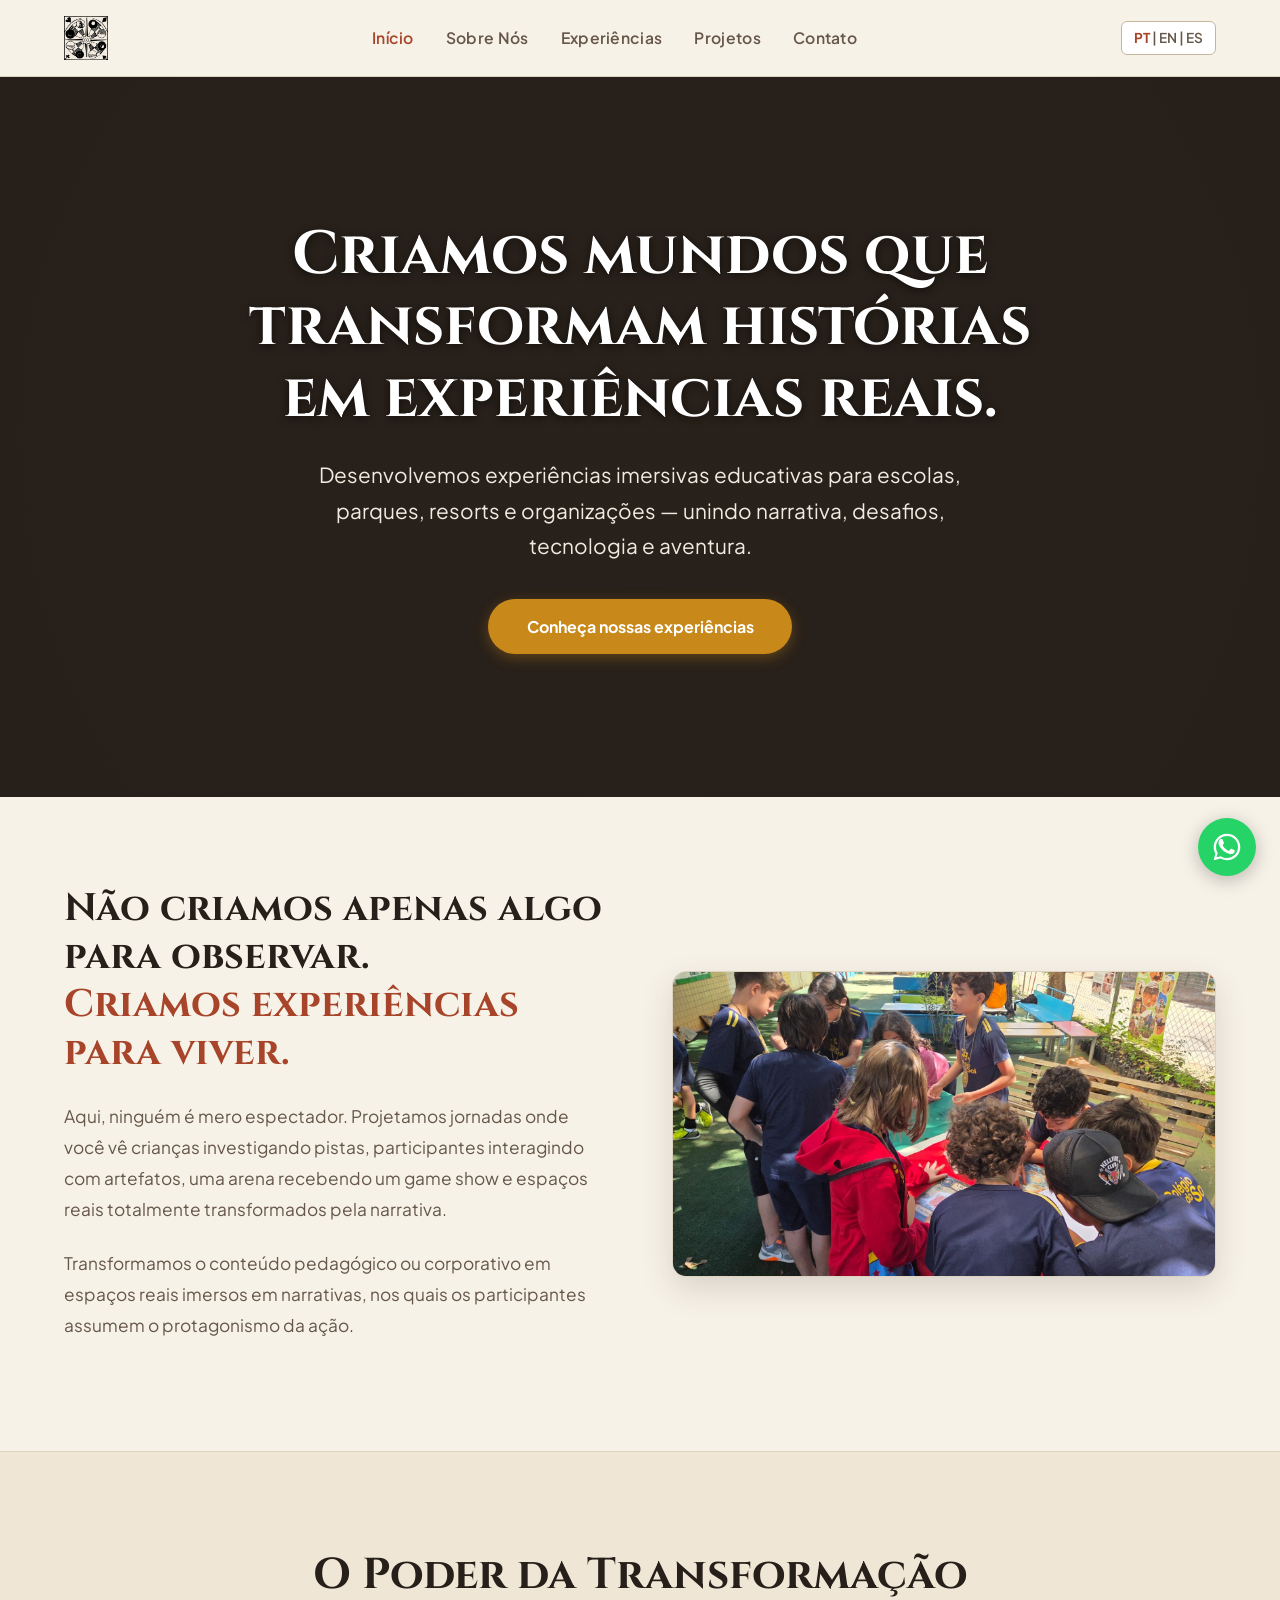
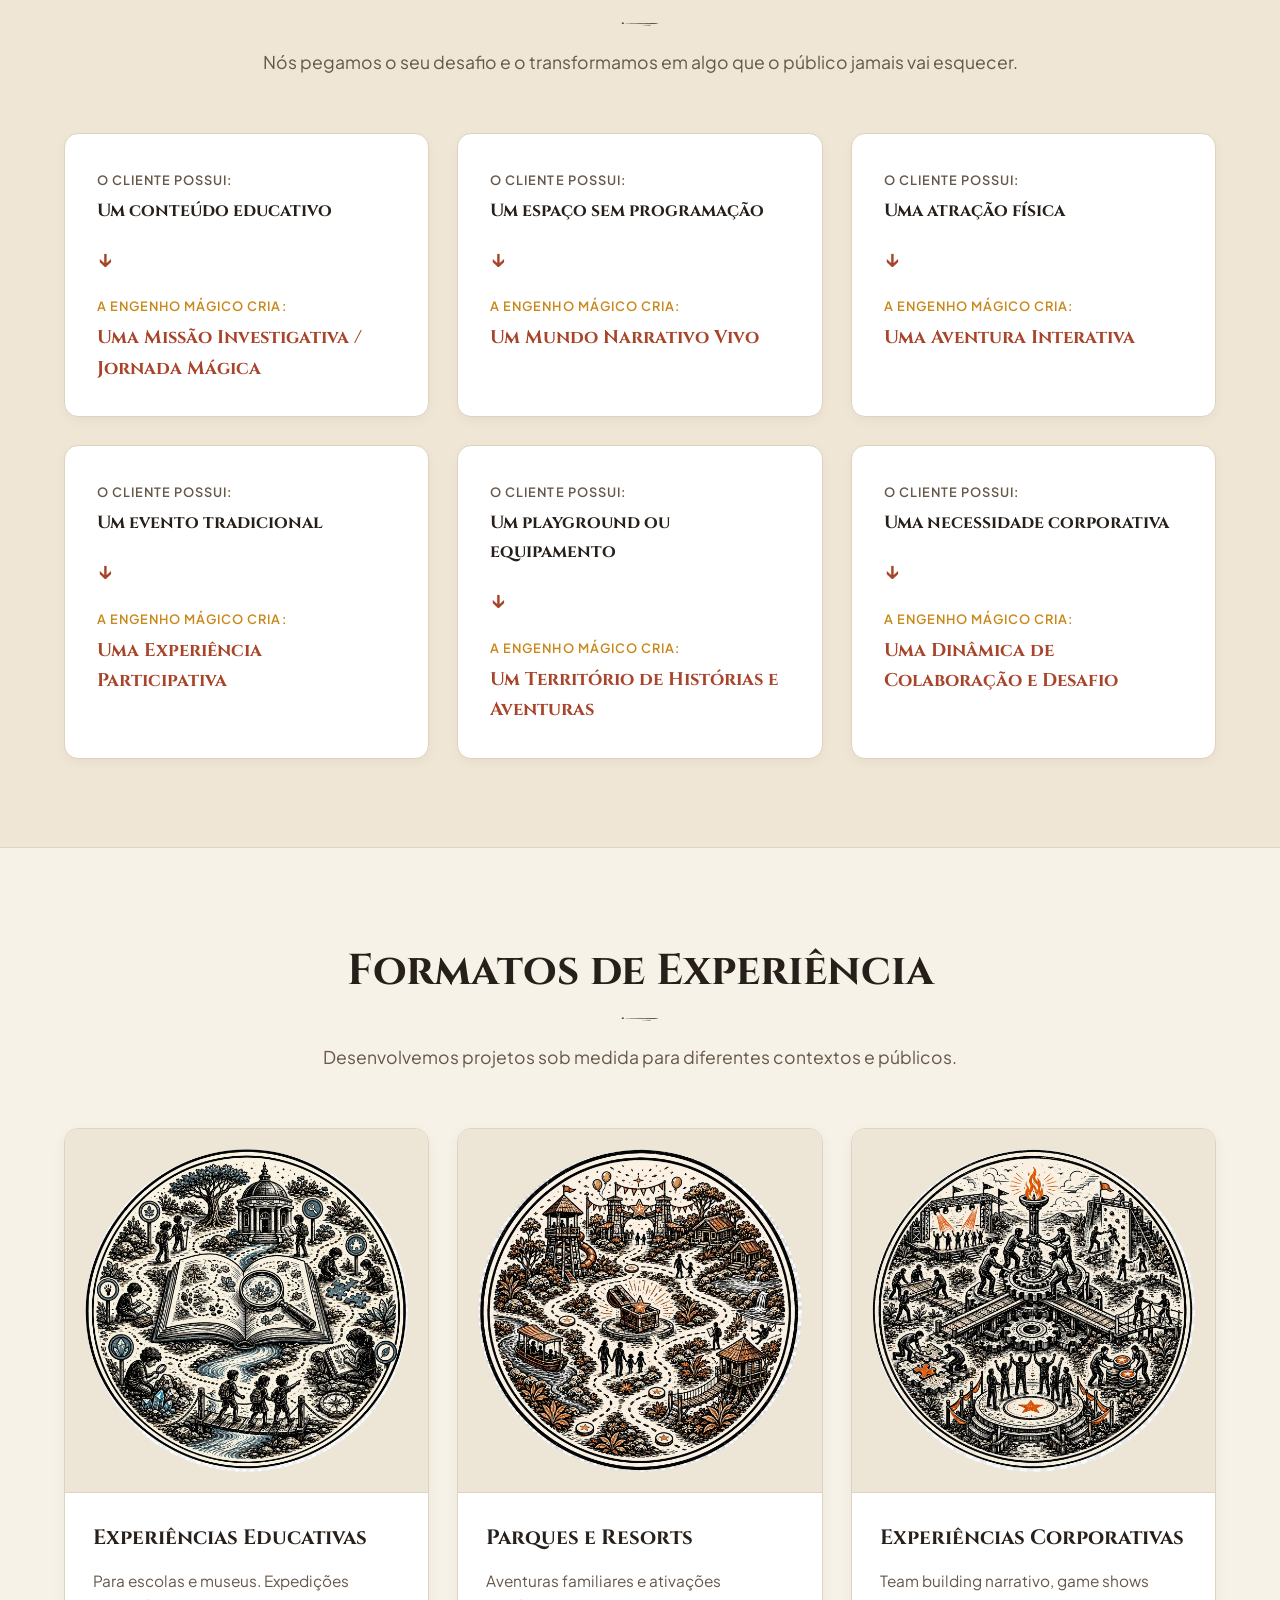
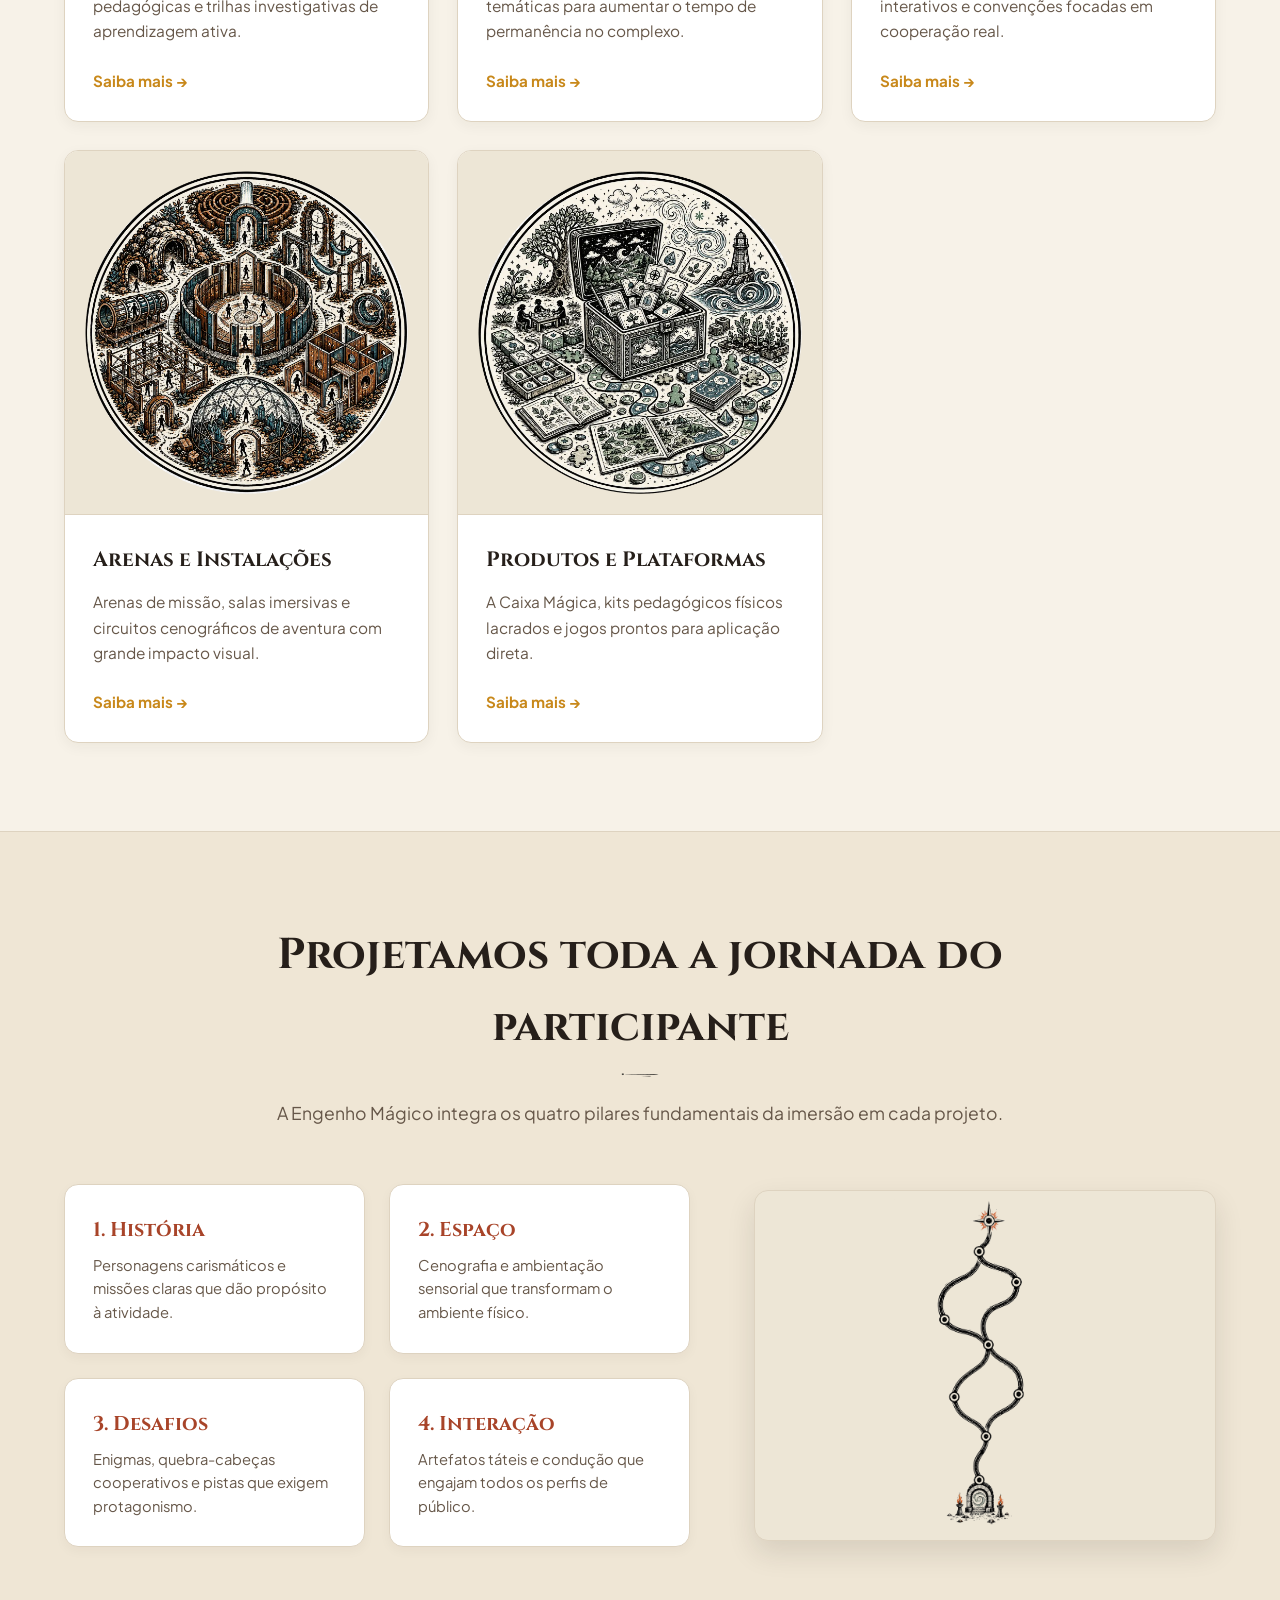
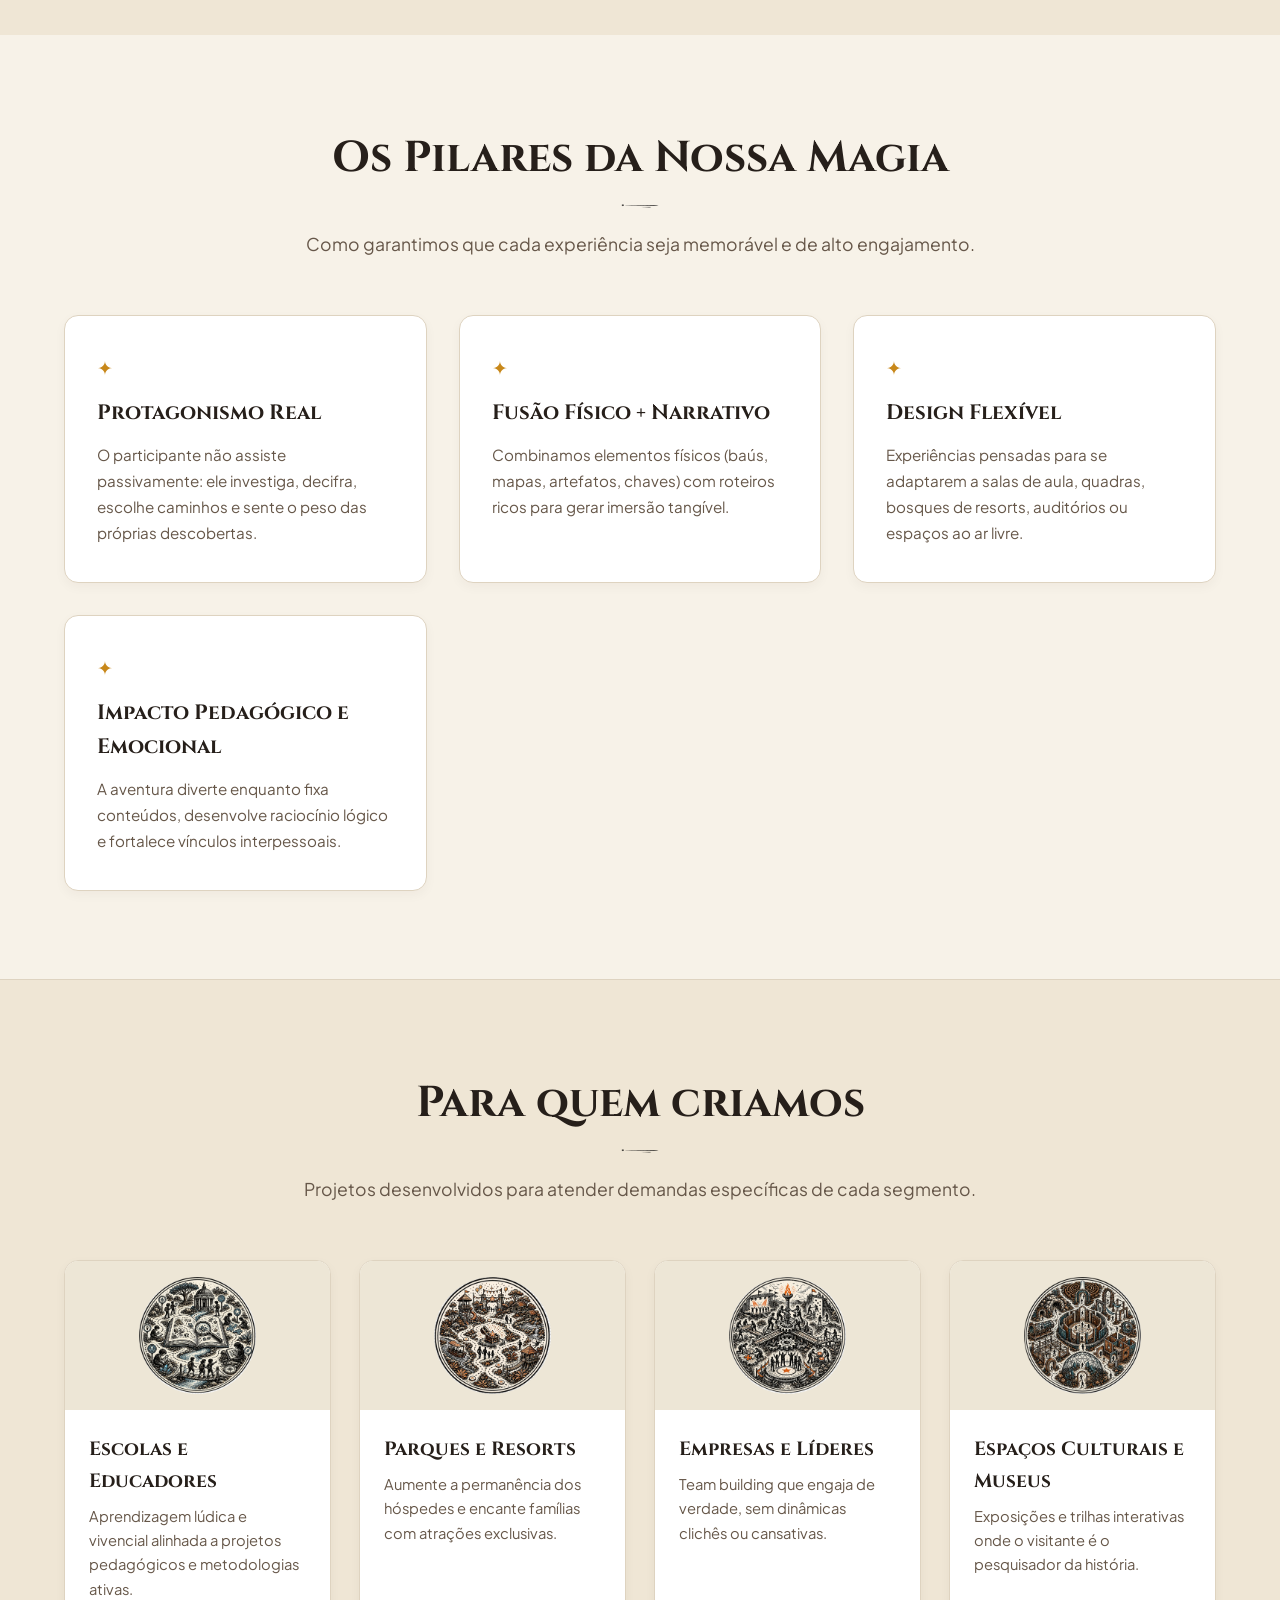
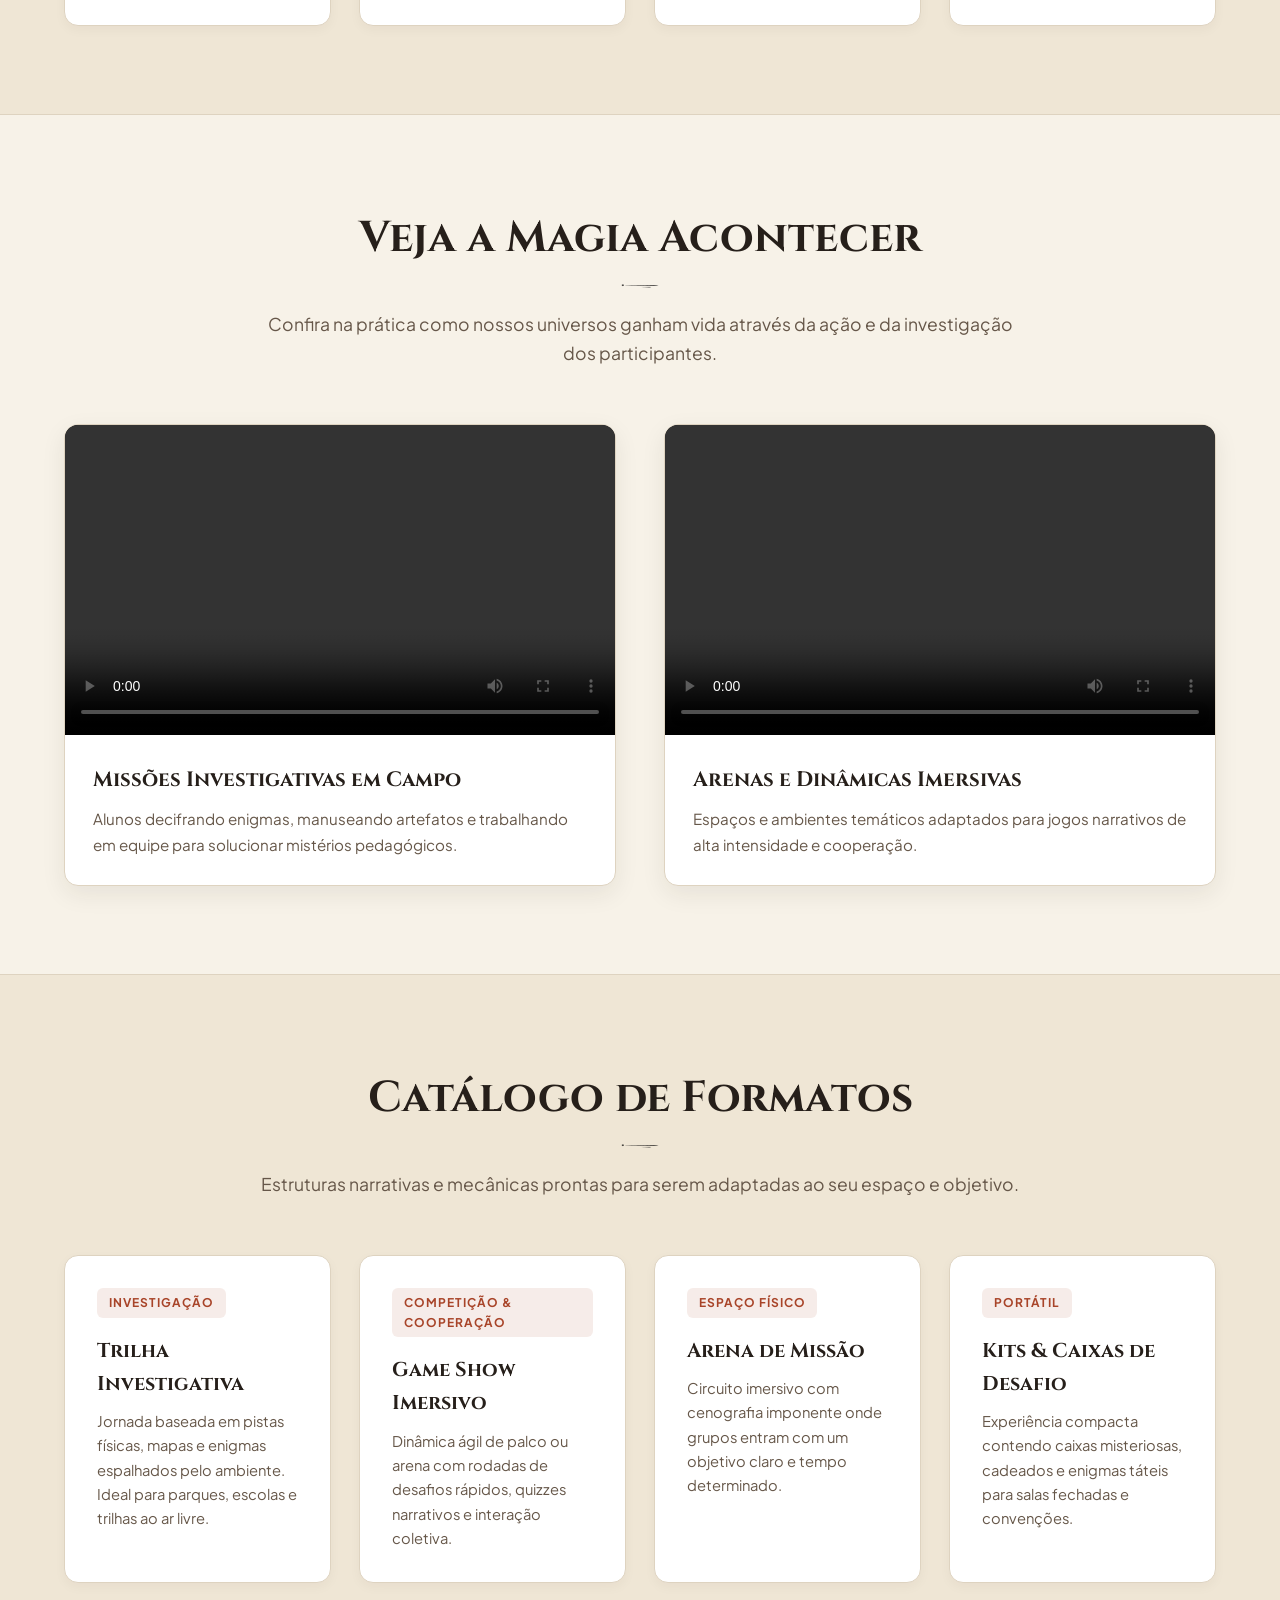
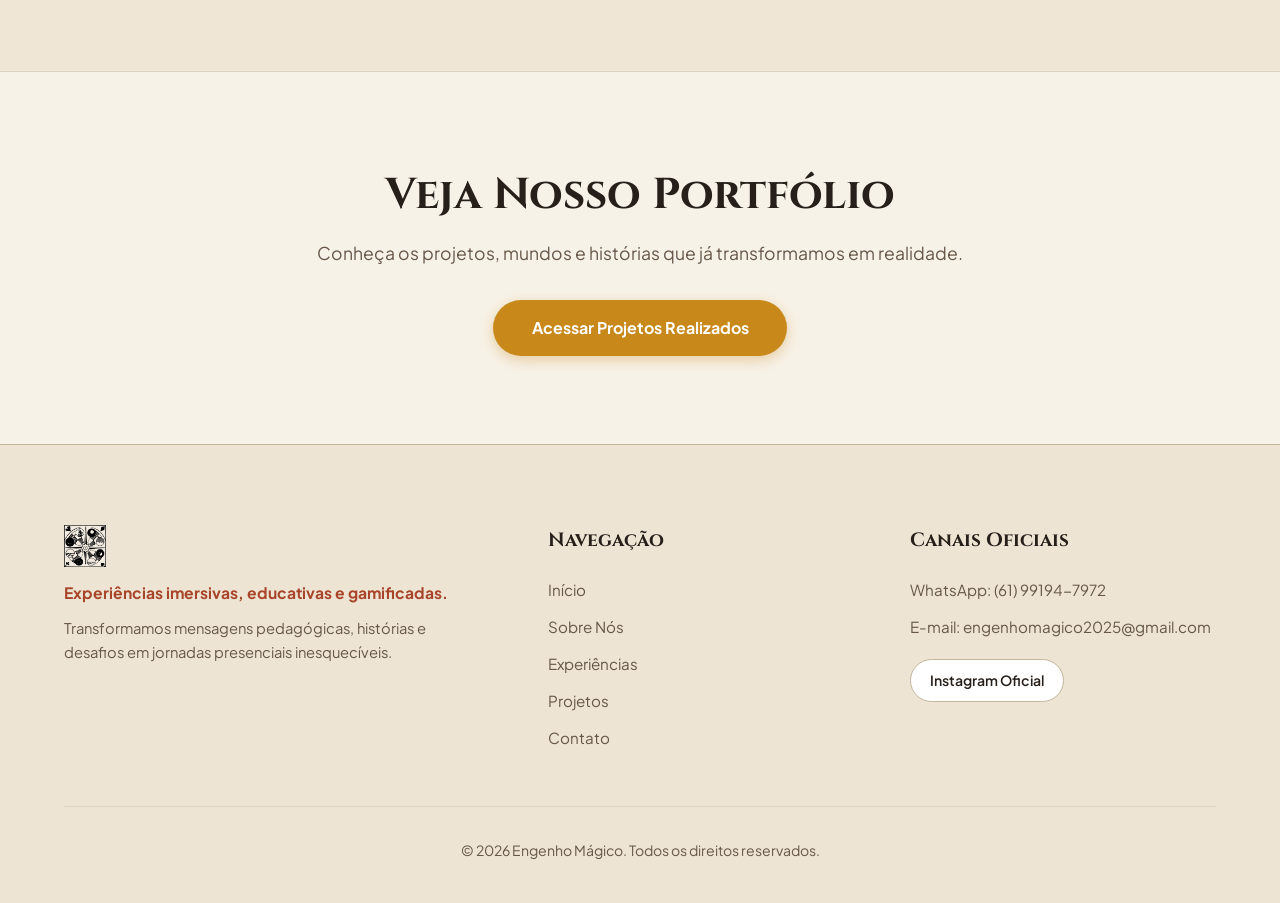
==== commit 4a6725ac: "Nova versao do site" ====
--- a/index.html
+++ b/index.html
@@ -1,768 +1,526 @@
 <!DOCTYPE html>
 <html lang="pt-BR">
-
 <head>
-    <meta charset="UTF-8">
-    <meta name="viewport" content="width=device-width, initial-scale=1.0">
-    <title>Engenho Mágico - Início</title>
-    <link rel="icon" type="image/x-icon" href="src/assets/img/icons/favicon.ico">
-    <meta name="description"
-        content="A Engenho Mágico cria experiências imersivas, educativas e gamificadas para escolas, empresas, parques, resorts e eventos.">
-    <link rel="stylesheet" href="src/css/style.css">
-    <link rel="stylesheet" href="src/css/responsive.css">
+  <meta charset="UTF-8">
+  <meta name="viewport" content="width=device-width, initial-scale=1.0">
+  <title>Engenho Mágico | Experiências Imersivas e Educativas</title>
+  <meta name="description" content="Criamos mundos que transformam histórias em experiências reais para escolas, parques, resorts e organizações.">
+  
+  <link rel="icon" type="image/x-icon" href="src/assets/img/icons/favicon.ico">
+
+  <!-- Open Graph -->
+  <meta property="og:title" content="Engenho Mágico | Experiências Imersivas">
+  <meta property="og:description" content="Transformamos histórias em experiências reais com narrativas, enigmas e ambientação.">
+  <meta property="og:type" content="website">
+
+  <!-- Folha de Estilo Principal -->
+  <link rel="stylesheet" href="src/css/style.css">
 </head>
-
-<body class="home-page">
-    <header class="header">
-        <div class="header__container">
-            <a href="index.html" class="header__logo">
-                <img src="src/assets/img/pictures/logo-4.webp" alt="Logo Engenho Mágico" class="header__logo-img">
+<body>
+
+  <!-- ================= HEADER ================= -->
+  <header class="site-header">
+    <div class="container header-inner">
+      <a href="index.html" class="brand-logo" aria-label="Engenho Mágico - Início">
+        <img src="src/assets/img/pictures/logo-4.webp" alt="Logo Engenho Mágico">
+      </a>
+
+      <nav aria-label="Navegação Principal">
+        <ul class="nav-list">
+          <li><a href="index.html" class="active">Início</a></li>
+          <li><a href="sobre-nos.html">Sobre Nós</a></li>
+          <li><a href="solucoes.html">Experiências</a></li>
+          <li><a href="projetos.html">Projetos</a></li>
+          <li><a href="contato.html">Contato</a></li>
+        </ul>
+      </nav>
+
+      <div class="header-actions">
+        <div class="lang-switch" title="Selecionar Idioma">
+          <span class="active">PT</span> | <span>EN</span> | <span>ES</span>
+        </div>
+      </div>
+    </div>
+  </header>
+
+  <!-- ================= HERO ================= -->
+  <section class="hero-section">
+    <video autoplay loop muted playsinline class="hero-video">
+      <source src="src/assets/vid/hero-video.mp4" type="video/mp4">
+    </video>
+    <div class="hero-overlay"></div>
+
+    <div class="hero-content">
+      <h1>Criamos mundos que transformam histórias em experiências reais.</h1>
+      <p>
+        Desenvolvemos experiências imersivas educativas para escolas, parques, resorts e organizações — 
+        unindo narrativa, desafios, tecnologia e aventura.
+      </p>
+      <div>
+        <a href="solucoes.html" class="btn-gold">
+          <span>Conheça nossas experiências</span>
+        </a>
+      </div>
+    </div>
+  </section>
+
+  <!-- ================= INTRODUÇÃO ================= -->
+  <section class="section-padding">
+    <div class="container intro-grid">
+      <div class="intro-text">
+        <h2>
+          Não criamos apenas algo para observar. 
+          <span class="text-highlight">Criamos experiências para viver.</span>
+        </h2>
+        <p>
+          Aqui, ninguém é mero espectador. Projetamos jornadas onde você vê crianças investigando pistas,
+          participantes interagindo com artefatos, uma arena recebendo um game show e espaços reais totalmente transformados pela narrativa.
+        </p>
+        <p>
+          Transformamos o conteúdo pedagógico ou corporativo em espaços reais imersos em narrativas, nos quais
+          os participantes assumem o protagonismo da ação.
+        </p>
+      </div>
+
+      <div class="intro-media">
+        <img 
+          src="src/assets/portifolio/fotos-portifolio/geral/1.jpeg" 
+          alt="Participantes explorando dinâmicas imersivas da Engenho Mágico" 
+          style="width: 100%; border-radius: var(--radius-card); object-fit: cover; aspect-ratio: 16 / 9; box-shadow: 0 12px 32px rgba(44, 34, 26, 0.15); border: 1px solid var(--cor-borda);">
+      </div>
+    </div>
+  </section>
+
+  <!-- ================= O PODER DA TRANSFORMAÇÃO ================= -->
+  <section class="section-padding transform-section">
+    <div class="container">
+      <div class="section-title">
+        <h2>O Poder da Transformação</h2>
+        <img src="src/assets/img/elements/ornamento-titulo.webp" alt="" class="title-underline" aria-hidden="true">
+        <p>Nós pegamos o seu desafio e o transformamos em algo que o público jamais vai esquecer.</p>
+      </div>
+
+      <div class="transform-grid">
+        <div class="transform-card">
+          <div class="client-point">
+            <span>O cliente possui:</span>
+            <strong>Um conteúdo educativo</strong>
+          </div>
+          <div class="transform-arrow">↓</div>
+          <div class="result-point">
+            <span>A Engenho Mágico cria:</span>
+            <strong>Uma Missão Investigativa / Jornada Mágica</strong>
+          </div>
+        </div>
+
+        <div class="transform-card">
+          <div class="client-point">
+            <span>O cliente possui:</span>
+            <strong>Um espaço sem programação</strong>
+          </div>
+          <div class="transform-arrow">↓</div>
+          <div class="result-point">
+            <span>A Engenho Mágico cria:</span>
+            <strong>Um Mundo Narrativo Vivo</strong>
+          </div>
+        </div>
+
+        <div class="transform-card">
+          <div class="client-point">
+            <span>O cliente possui:</span>
+            <strong>Uma atração física</strong>
+          </div>
+          <div class="transform-arrow">↓</div>
+          <div class="result-point">
+            <span>A Engenho Mágico cria:</span>
+            <strong>Uma Aventura Interativa</strong>
+          </div>
+        </div>
+
+        <div class="transform-card">
+          <div class="client-point">
+            <span>O cliente possui:</span>
+            <strong>Um evento tradicional</strong>
+          </div>
+          <div class="transform-arrow">↓</div>
+          <div class="result-point">
+            <span>A Engenho Mágico cria:</span>
+            <strong>Uma Experiência Participativa</strong>
+          </div>
+        </div>
+
+        <div class="transform-card">
+          <div class="client-point">
+            <span>O cliente possui:</span>
+            <strong>Um playground ou equipamento</strong>
+          </div>
+          <div class="transform-arrow">↓</div>
+          <div class="result-point">
+            <span>A Engenho Mágico cria:</span>
+            <strong>Um Território de Histórias e Aventuras</strong>
+          </div>
+        </div>
+
+        <div class="transform-card">
+          <div class="client-point">
+            <span>O cliente possui:</span>
+            <strong>Uma necessidade corporativa</strong>
+          </div>
+          <div class="transform-arrow">↓</div>
+          <div class="result-point">
+            <span>A Engenho Mágico cria:</span>
+            <strong>Uma Dinâmica de Colaboração e Desafio</strong>
+          </div>
+        </div>
+      </div>
+    </div>
+  </section>
+
+  <!-- ================= FORMATOS DE EXPERIÊNCIA ================= -->
+  <section class="section-padding">
+    <div class="container">
+      <div class="section-title">
+        <h2>Formatos de Experiência</h2>
+        <img src="src/assets/img/elements/ornamento-titulo.webp" alt="" class="title-underline" aria-hidden="true">
+        <p>Desenvolvemos projetos sob medida para diferentes contextos e públicos.</p>
+      </div>
+
+      <div class="cards-grid-5">
+        <article class="experience-card">
+          <div class="card-thumb">
+            <img src="src/assets/img/itens-solucoes/medalhao-experiencias-educativas.webp" alt="Experiências Educativas">
+          </div>
+          <div class="card-content">
+            <h3>Experiências Educativas</h3>
+            <p>Para escolas e museus. Expedições pedagógicas e trilhas investigativas de aprendizagem ativa.</p>
+            <a href="solucoes.html#educativas" class="card-link" aria-label="Saiba mais sobre experiências educativas">
+              <span>Saiba mais →</span>
             </a>
-            <nav class="header__nav">
-                <ul class="header__menu">
-                    <li class="header__item"><a href="index.html" class="header__link">Início</a></li>
-                    <li class="header__item"><a href="sobre-nos.html" class="header__link">Sobre Nós</a></li>
-                    <li class="header__item"><a href="solucoes.html" class="header__link">Soluções</a></li>
-                    <li class="header__item"><a href="projetos.html" class="header__link">Projetos</a></li>
-                    <li class="header__item"><a href="contato.html" class="header__link">Contato</a></li>
-                </ul>
-            </nav>
-            <div class="header__actions">
-                <a href="contato.html" class="btn-cta header__cta"><span class="btn-text">Vamos
-                        conversar</span></a>
-                <button class="header__menu-btn" aria-label="Abrir menu" id="mobileMenuOpen">
-                    <img src="src/assets/img/icons/menu-hamburguerl.webp" alt="Menu" class="header__menu-icon">
-                </button>
-            </div>
-        </div>
-    </header>
-
-    <section class="hero">
-        <article class="hero__card">
-            <video autoplay loop muted playsinline class="hero__image"
-                style="object-fit: cover; width: 100%; height: 100%;">
-                <source src="src/assets/vid/hero-video.mp4" type="video/mp4">
+          </div>
+        </article>
+
+        <article class="experience-card">
+          <div class="card-thumb">
+            <img src="src/assets/img/itens-solucoes/medalhao-parques-e-resorts.webp" alt="Parques e Resorts">
+          </div>
+          <div class="card-content">
+            <h3>Parques e Resorts</h3>
+            <p>Aventuras familiares e ativações temáticas para aumentar o tempo de permanência no complexo.</p>
+            <a href="solucoes.html#parques" class="card-link" aria-label="Saiba mais sobre parques e resorts">
+              <span>Saiba mais →</span>
+            </a>
+          </div>
+        </article>
+
+        <article class="experience-card">
+          <div class="card-thumb">
+            <img src="src/assets/img/itens-solucoes/medalhao-experiencias-corporativas.webp" alt="Experiências Corporativas">
+          </div>
+          <div class="card-content">
+            <h3>Experiências Corporativas</h3>
+            <p>Team building narrativo, game shows interativos e convenções focadas em cooperação real.</p>
+            <a href="solucoes.html#corporativas" class="card-link" aria-label="Saiba mais sobre experiências corporativas">
+              <span>Saiba mais →</span>
+            </a>
+          </div>
+        </article>
+
+        <article class="experience-card">
+          <div class="card-thumb">
+            <img src="src/assets/img/itens-solucoes/medalhao-instalacoes-imersivas.webp" alt="Arenas e Instalações Imersivas">
+          </div>
+          <div class="card-content">
+            <h3>Arenas e Instalações</h3>
+            <p>Arenas de missão, salas imersivas e circuitos cenográficos de aventura com grande impacto visual.</p>
+            <a href="solucoes.html#arenas" class="card-link" aria-label="Saiba mais sobre instalações imersivas">
+              <span>Saiba mais →</span>
+            </a>
+          </div>
+        </article>
+
+        <article class="experience-card">
+          <div class="card-thumb">
+            <img src="src/assets/img/itens-solucoes/medalhao-produtos-e-plataformas.webp" alt="Produtos e Plataformas">
+          </div>
+          <div class="card-content">
+            <h3>Produtos e Plataformas</h3>
+            <p>A Caixa Mágica, kits pedagógicos físicos lacrados e jogos prontos para aplicação direta.</p>
+            <a href="solucoes.html#produtos" class="card-link" aria-label="Saiba mais sobre produtos e plataformas">
+              <span>Saiba mais →</span>
+            </a>
+          </div>
+        </article>
+      </div>
+    </div>
+  </section>
+
+  <!-- ================= JORNADA DO PARTICIPANTE ================= -->
+  <section class="section-padding journey-section">
+    <div class="container">
+      <div class="section-title">
+        <h2>Projetamos toda a jornada do participante</h2>
+        <img src="src/assets/img/elements/ornamento-titulo.webp" alt="" class="title-underline" aria-hidden="true">
+        <p>A Engenho Mágico integra os quatro pilares fundamentais da imersão em cada projeto.</p>
+      </div>
+
+      <div class="journey-container-grid">
+        <div class="journey-list">
+          <div class="journey-item">
+            <h4>1. História</h4>
+            <p>Personagens carismáticos e missões claras que dão propósito à atividade.</p>
+          </div>
+          <div class="journey-item">
+            <h4>2. Espaço</h4>
+            <p>Cenografia e ambientação sensorial que transformam o ambiente físico.</p>
+          </div>
+          <div class="journey-item">
+            <h4>3. Desafios</h4>
+            <p>Enigmas, quebra-cabeças cooperativos e pistas que exigem protagonismo.</p>
+          </div>
+          <div class="journey-item">
+            <h4>4. Interação</h4>
+            <p>Artefatos táteis e condução que engajam todos os perfis de público.</p>
+          </div>
+        </div>
+
+        <div class="journey-media-box">
+          <img src="src/assets/img/elements/section-map-bg/section-bg-map-desktop.webp" alt="Mapa ilustrado da jornada da experiência imersiva">
+        </div>
+      </div>
+    </div>
+  </section>
+
+  <!-- ================= PILARES ================= -->
+  <section class="section-padding">
+    <div class="container">
+      <div class="section-title">
+        <h2>Os Pilares da Nossa Magia</h2>
+        <img src="src/assets/img/elements/ornamento-titulo.webp" alt="" class="title-underline" aria-hidden="true">
+        <p>Como garantimos que cada experiência seja memorável e de alto engajamento.</p>
+      </div>
+
+      <div class="pillars-grid">
+        <div class="pillar-card">
+          <h3>Protagonismo Real</h3>
+          <p>O participante não assiste passivamente: ele investiga, decifra, escolhe caminhos e sente o peso das próprias descobertas.</p>
+        </div>
+        <div class="pillar-card">
+          <h3>Fusão Físico + Narrativo</h3>
+          <p>Combinamos elementos físicos (baús, mapas, artefatos, chaves) com roteiros ricos para gerar imersão tangível.</p>
+        </div>
+        <div class="pillar-card">
+          <h3>Design Flexível</h3>
+          <p>Experiências pensadas para se adaptarem a salas de aula, quadras, bosques de resorts, auditórios ou espaços ao ar livre.</p>
+        </div>
+        <div class="pillar-card">
+          <h3>Impacto Pedagógico e Emocional</h3>
+          <p>A aventura diverte enquanto fixa conteúdos, desenvolve raciocínio lógico e fortalece vínculos interpessoais.</p>
+        </div>
+      </div>
+    </div>
+  </section>
+
+  <!-- ================= PARA QUEM CRIAMOS ================= -->
+  <section class="section-padding target-section">
+    <div class="container">
+      <div class="section-title">
+        <h2>Para quem criamos</h2>
+        <img src="src/assets/img/elements/ornamento-titulo.webp" alt="" class="title-underline" aria-hidden="true">
+        <p>Projetos desenvolvidos para atender demandas específicas de cada segmento.</p>
+      </div>
+
+      <div class="target-grid">
+        <div class="target-card">
+          <div class="target-card-thumb">
+            <img src="src/assets/img/itens-solucoes/medalhao-experiencias-educativas.webp" alt="Escolas e Educadores">
+          </div>
+          <div class="target-card-body">
+            <h4>Escolas e Educadores</h4>
+            <p>Aprendizagem lúdica e vivencial alinhada a projetos pedagógicos e metodologias ativas.</p>
+          </div>
+        </div>
+
+        <div class="target-card">
+          <div class="target-card-thumb">
+            <img src="src/assets/img/itens-solucoes/medalhao-parques-e-resorts.webp" alt="Parques e Resorts">
+          </div>
+          <div class="target-card-body">
+            <h4>Parques e Resorts</h4>
+            <p>Aumente a permanência dos hóspedes e encante famílias com atrações exclusivas.</p>
+          </div>
+        </div>
+
+        <div class="target-card">
+          <div class="target-card-thumb">
+            <img src="src/assets/img/itens-solucoes/medalhao-experiencias-corporativas.webp" alt="Empresas e Líderes">
+          </div>
+          <div class="target-card-body">
+            <h4>Empresas e Líderes</h4>
+            <p>Team building que engaja de verdade, sem dinâmicas clichês ou cansativas.</p>
+          </div>
+        </div>
+
+        <div class="target-card">
+          <div class="target-card-thumb">
+            <img src="src/assets/img/itens-solucoes/medalhao-instalacoes-imersivas.webp" alt="Espaços Culturais e Museus">
+          </div>
+          <div class="target-card-body">
+            <h4>Espaços Culturais e Museus</h4>
+            <p>Exposições e trilhas interativas onde o visitante é o pesquisador da história.</p>
+          </div>
+        </div>
+      </div>
+    </div>
+  </section>
+
+  <!-- ================= VEJA A MAGIA ACONTECER ================= -->
+  <section class="section-padding showcase-section">
+    <div class="container">
+      <div class="section-title">
+        <h2>Veja a Magia Acontecer</h2>
+        <img src="src/assets/img/elements/ornamento-titulo.webp" alt="" class="title-underline" aria-hidden="true">
+        <p>Confira na prática como nossos universos ganham vida através da ação e da investigação dos participantes.</p>
+      </div>
+
+      <div class="showcase-grid">
+        <!-- Card 1: Vídeo real em ação -->
+        <article class="showcase-card">
+          <div class="video-wrapper">
+            <video 
+              controls 
+              playsinline 
+              preload="metadata" 
+              src="src/assets/vid/video-1.mp4" 
+              aria-label="Vídeo de expedição investigativa com crianças">
             </video>
-            <div class="hero__content">
-                <h1 class="hero__title">Criamos mundos que transformam histórias em experiências reais.</h1>
-                <p class="hero__subtitle">Desenvolvemos experiências imersivas educativas para escolas, parques,
-                    resorts, eventos e organizações — unindo narrativa, desafios, tecnologia e aventura.</p>
-                <div class="hero__buttons" style="display: flex; gap: 1rem; flex-wrap: wrap; justify-content: center;">
-                    <a href="solucoes.html" class="btn-cta hero__btn btn-cta--2"><span class="btn-text">Conheça nossas
-                            experiências</span></a>
-                    <a href="contato.html" class="btn-cta hero__btn btn-cta--3"><span class="btn-text">Converse sobre um
-                            projeto</span></a>
-                </div>
-            </div>
-        </article>
-    </section>
-
-    <main class="main-content">
-
-        <section class="hero-divider">
-            <img src="src/assets/img/elements/top-border-black.webp" alt="" aria-hidden="true"
-                class="hero-divider__border-top">
-            <img src="src/assets/img/elements/hero-divider-mask.webp" alt="" aria-hidden="true"
-                class="hero-divider__image">
-        </section>
-
-        <section class="about">
-            <div class="about__content">
-                <h2 class="about__title" style="font-size: 2.5rem; line-height: 1.2; margin-bottom: 1.5rem;">Não criamos
-                    apenas algo para observar. <span style="color: var(--cor-laranja-magico);">Criamos experiências para
-                        viver.</span></h2>
-
-                <p class="about__text">
-                    Aqui, ninguém é mero espectador. Projetamos jornadas onde você vê crianças investigando pistas,
-                    participantes interagindo com artefatos, uma arena recebendo um game show, uma família solucionando
-                    um desafio, e um espaço real totalmente transformado pela narrativa.
-                </p>
-
-                <p class="about__text">
-                    Transformamos o conteúdo pedagógico ou corporativo em espaços reais imersos em narrativas, nos quais
-                    os participantes assumem o protagonismo da ação.
-                </p>
-
-                <p class="about__text">
-                    Seja uma família em um resort, alunos em uma escola ou equipes em uma dinâmica corporativa, a
-                    Engenho Mágico projeta o ambiente e a interação para que cada história se torne uma experiência
-                    memorável.
-                </p>
-            </div>
-            <div class="about__image-wrapper" aria-label="Experiência em funcionamento">
-                <video class="about__video" src="src/assets/vid/video-1.mp4" autoplay loop muted playsinline
-                    poster="src/assets/img/placeholder.webp" aria-label="Vídeo Engenho Mágico"></video>
-            </div>
-        </section>
-
-        <section class="expertise-header">
-            <div class="container expertise-header__container">
-                <h2 class="expertise__title expertise-header__title">O Poder da Sensação</h2>
-                <p class="expertise__text expertise-header__text">
-                    Nós pegamos o seu desafio e o transformamos em algo que o público jamais vai esquecer.
-                </p>
-            </div>
-        </section>
-
-        <section class="expertise expertise--adjusted-padding">
-            <div class="expertise__background"></div>
-            <div class="expertise__overlay"></div>
-            <div class="container expertise__container">
-                <div class="expertise__content expertise__content--centered">
-                    <div class="transform-grid">
-
-                        <!-- Row 1 -->
-                        <div class="transform-row">
-                            <div class="transform-col">
-                                <span class="transform-subtitle">O cliente possui</span>
-                                <h3 class="transform-title">Um conteúdo educativo</h3>
-                            </div>
-                            <img src="src/assets/img/icons/seta.webp" alt="transforma em" aria-hidden="true"
-                                class="transform-arrow">
-                            <div class="transform-col transform-col--right transform-target">
-                                <span class="transform-subtitle transform-subtitle--highlight">A Engenho Mágico
-                                    cria</span>
-                                <h3 class="transform-title transform-title--highlight">Uma Missão Investigativa /
-                                    Jornada Mágica</h3>
-                            </div>
-                        </div>
-
-                        <!-- Row 2 -->
-                        <div class="transform-row">
-                            <div class="transform-col">
-                                <span class="transform-subtitle">O cliente possui</span>
-                                <h3 class="transform-title">Um espaço sem programação</h3>
-                            </div>
-                            <img src="src/assets/img/icons/seta.webp" alt="transforma em" aria-hidden="true"
-                                class="transform-arrow">
-                            <div class="transform-col transform-col--right transform-target">
-                                <span class="transform-subtitle transform-subtitle--highlight">A Engenho Mágico
-                                    cria</span>
-                                <h3 class="transform-title transform-title--highlight">Um Mundo Narrativo</h3>
-                            </div>
-                        </div>
-
-                        <!-- Row Nova: Atração Física -->
-                        <div class="transform-row">
-                            <div class="transform-col">
-                                <span class="transform-subtitle">O cliente possui</span>
-                                <h3 class="transform-title">Uma atração física</h3>
-                            </div>
-                            <img src="src/assets/img/icons/seta.webp" alt="transforma em" aria-hidden="true"
-                                class="transform-arrow">
-                            <div class="transform-col transform-col--right transform-target">
-                                <span class="transform-subtitle transform-subtitle--highlight">A Engenho Mágico
-                                    cria</span>
-                                <h3 class="transform-title transform-title--highlight">Uma Aventura Interativa</h3>
-                            </div>
-                        </div>
-
-                        <!-- Row 3 -->
-                        <div class="transform-row">
-                            <div class="transform-col">
-                                <span class="transform-subtitle">O cliente possui</span>
-                                <h3 class="transform-title">Um evento tradicional</h3>
-                            </div>
-                            <img src="src/assets/img/icons/seta.webp" alt="transforma em" aria-hidden="true"
-                                class="transform-arrow">
-                            <div class="transform-col transform-col--right transform-target">
-                                <span class="transform-subtitle transform-subtitle--highlight">A Engenho Mágico
-                                    cria</span>
-                                <h3 class="transform-title transform-title--highlight">Uma Experiência Participativa
-                                </h3>
-                            </div>
-                        </div>
-
-                        <!-- Row 4 -->
-                        <div class="transform-row">
-                            <div class="transform-col">
-                                <span class="transform-subtitle">O cliente possui</span>
-                                <h3 class="transform-title">Um playground ou equipamento</h3>
-                            </div>
-                            <img src="src/assets/img/icons/seta.webp" alt="transforma em" aria-hidden="true"
-                                class="transform-arrow">
-                            <div class="transform-col transform-col--right transform-target">
-                                <span class="transform-subtitle transform-subtitle--highlight">A Engenho Mágico
-                                    cria</span>
-                                <h3 class="transform-title transform-title--highlight">Um Território de Histórias e
-                                    Aventuras</h3>
-                            </div>
-                        </div>
-
-                        <!-- Row 5 -->
-                        <div class="transform-row">
-                            <div class="transform-col">
-                                <span class="transform-subtitle">O cliente possui</span>
-                                <h3 class="transform-title">Uma necessidade corporativa</h3>
-                            </div>
-                            <img src="src/assets/img/icons/seta.webp" alt="transforma em" aria-hidden="true"
-                                class="transform-arrow">
-                            <div class="transform-col transform-col--right transform-target">
-                                <span class="transform-subtitle transform-subtitle--highlight">A Engenho Mágico
-                                    cria</span>
-                                <h3 class="transform-title transform-title--highlight">Uma Dinâmica de Colaboração</h3>
-                            </div>
-                        </div>
-
-                    </div>
-                </div>
-                <div style="text-align: center; margin-top: 3rem;">
-                    <a href="projetos.html" class="btn-cta">
-                        <span class="btn-text">Veja nosso Portfólio!</span>
-                    </a>
-                </div>
-            </div>
-        </section>
-
-        <section class="solutions-overview">
-            <div class="container solutions-overview__container">
-                <h2 class="solutions-overview__title">Soluções</h2>
-                <div class="solutions-overview__grid">
-                    <!-- Card 1 -->
-                    <article class="solution-card" id="card-water">
-                        <img src="src/assets/img/itens-solucoes/medalhao-experiencias-educativas.webp"
-                            alt="Experiências Educativas" class="solution-card__image">
-                        <div class="solution-card__content">
-                            <h3 class="solution-card__title">Experiências Educativas</h3>
-                            <p class="solution-card__description">Para escolas, museus, parques educativos e
-                                instituições. Expedições pedagógicas, jogos narrativos e trilhas investigativas.</p>
-                            <img src="src/assets/img/icons/linha-elemento.webp" alt="" class="solution-card__divider">
-                            <a href="solucoes.html#educativas" class="solution-card__link">
-                                <span class="solution-card__link-text">Saiba mais</span>
-                                <img src="src/assets/img/icons/seta.webp" alt="" class="solution-card__link-arrow">
-                                <img src="src/assets/img/elements/underline-2.webp" alt=""
-                                    class="solution-card__link-underline">
-                            </a>
-                        </div>
-                    </article>
-                    <!-- Card 2 -->
-                    <article class="solution-card" id="card-earth">
-                        <img src="src/assets/img/itens-solucoes/medalhao-parques-e-resorts.webp"
-                            alt="Experiências para Parques e Resorts" class="solution-card__image">
-                        <div class="solution-card__content">
-                            <h3 class="solution-card__title">Parques e Resorts</h3>
-                            <p class="solution-card__description">Aventuras familiares, experiências sazonais, ativações
-                                temáticas e produtos para aumentar permanência e recorrência.</p>
-                            <img src="src/assets/img/icons/linha-elemento.webp" alt="" class="solution-card__divider">
-                            <a href="solucoes.html#parques" class="solution-card__link">
-                                <span class="solution-card__link-text">Saiba mais</span>
-                                <img src="src/assets/img/icons/seta.webp" alt="" class="solution-card__link-arrow">
-                                <img src="src/assets/img/elements/underline-2.webp" alt=""
-                                    class="solution-card__link-underline">
-                            </a>
-                        </div>
-                    </article>
-                    <!-- Card 3 -->
-                    <article class="solution-card" id="card-fire">
-                        <img src="src/assets/img/itens-solucoes/medalhao-experiencias-corporativas.webp"
-                            alt="Experiências Corporativas" class="solution-card__image">
-                        <div class="solution-card__content">
-                            <h3 class="solution-card__title">Experiências Corporativas</h3>
-                            <p class="solution-card__description">Team building narrativo, game shows, integração de
-                                equipes, lançamentos, convenções e ativações de marca.</p>
-                            <img src="src/assets/img/icons/linha-elemento.webp" alt="" class="solution-card__divider">
-                            <a href="solucoes.html#corporativas" class="solution-card__link">
-                                <span class="solution-card__link-text">Saiba mais</span>
-                                <img src="src/assets/img/icons/seta.webp" alt="" class="solution-card__link-arrow">
-                                <img src="src/assets/img/elements/underline-2.webp" alt=""
-                                    class="solution-card__link-underline">
-                            </a>
-                        </div>
-                    </article>
-                    <!-- Card 4 -->
-                    <article class="solution-card" id="card-air">
-                        <img src="src/assets/img/itens-solucoes/medalhao-instalacoes-imersivas.webp"
-                            alt="Arenas e Instalações Imersivas" class="solution-card__image">
-                        <div class="solution-card__content">
-                            <h3 class="solution-card__title">Instalações Imersivas</h3>
-                            <p class="solution-card__description">Arenas de missão, labirintos, salas imersivas,
-                                circuitos de aventura e estruturas narrativas permanentes ou temporárias.</p>
-                            <img src="src/assets/img/icons/linha-elemento.webp" alt="" class="solution-card__divider">
-                            <a href="solucoes.html#arenas" class="solution-card__link">
-                                <span class="solution-card__link-text">Saiba mais</span>
-                                <img src="src/assets/img/icons/seta.webp" alt="" class="solution-card__link-arrow">
-                                <img src="src/assets/img/elements/underline-2.webp" alt=""
-                                    class="solution-card__link-underline">
-                            </a>
-                        </div>
-                    </article>
-                    <!-- Card 5 -->
-                    <article class="solution-card" id="card-water-2">
-                        <img src="src/assets/img/itens-solucoes/medalhao-produtos-e-plataformas.webp"
-                            alt="Produtos e Plataformas" class="solution-card__image">
-                        <div class="solution-card__content">
-                            <h3 class="solution-card__title">Produtos e Plataformas</h3>
-                            <p class="solution-card__description">Caixa Mágica, kits pedagógicos, artefatos interativos,
-                                jogos, materiais narrativos, temporadas e conteúdos recorrentes.</p>
-                            <img src="src/assets/img/icons/linha-elemento.webp" alt="" class="solution-card__divider">
-                            <a href="solucoes.html#produtos" class="solution-card__link">
-                                <span class="solution-card__link-text">Saiba mais</span>
-                                <img src="src/assets/img/icons/seta.webp" alt="" class="solution-card__link-arrow">
-                                <img src="src/assets/img/elements/underline-2.webp" alt=""
-                                    class="solution-card__link-underline">
-                            </a>
-                        </div>
-                    </article>
-                </div>
-            </div>
-        </section>
-
-        <img src="src/assets/img/elements/section-div-line.webp" alt="" aria-hidden="true" class="section-divider" style="margin-top: 0; margin-bottom: 0;">
-
-        <div class="journey-map-container">
-
-
-            <!-- Rota: layer mais próximo -->
-            <picture class="journey-map-bg journey-map-bg--rota" aria-hidden="true">
-                <source media="(max-width: 768px)"
-                    srcset="src/assets/img/elements/section-map-bg/section-bg-map-mobile.webp">
-                <img src="src/assets/img/elements/section-map-bg/section-bg-map-desktop.webp" alt=""
-                    class="journey-map-img journey-map-img--rota" id="journeyMapRota">
-            </picture>
-
-            <section class="methodology-preview" style="padding: var(--space-2xl) 0;">
-
-                <div class="split-section container split-section--reversed">
-                    <div class="split-section__content">
-                        <h2 class="methodology-preview__title">Projetamos toda a jornada do participante</h2>
-                        <p class="supporting-text">A Engenho Mágico não é apenas uma produtora de conteúdo ou cenografia
-                            isolada. Nós integramos todos os pilares para que a experiência seja completa.</p>
-                        <ul class="methodology-preview__list">
-                            <li><span class="methodology-preview__highlight">História:</span> personagens,
-                                universos e missões;</li>
-                            <li><span class="methodology-preview__highlight">Espaço:</span> cenografia,
-                                instalações e ambientação;</li>
-                            <li><span class="methodology-preview__highlight">Desafios:</span> jogos, pistas e
-                                decisões;</li>
-                            <li><span class="methodology-preview__highlight">Interação:</span> artefatos,
-                                tecnologia e participação coletiva;</li>
-                            <li><span class="methodology-preview__highlight">Experiência:</span> aprendizagem,
-                                encantamento e transformação.</li>
-                        </ul>
-                    </div>
-                    <div class="split-section__image-container">
-                        <img src="src/assets/img/pictures/index/projetamos-toda-a-jornada-do-participante.webp"
-                            alt="Participantes interagindo na jornada" class="split-section__image">
-                    </div>
-                </div>
-            </section>
-
-            <section class="differentials">
-                <!-- Floating image -->
-                <img src="src/assets/img/pictures/flutuante-4.webp" alt=""
-                    class="floating-parallax-img floating-parallax-img--4" aria-hidden="true" data-speed="-0.12">
-
-                <div class="split-section container">
-                    <div class="split-section__content">
-                        <h2 class="differentials__title">O que torna a Engenho Mágico diferente</h2>
-                        <p class="supporting-text">Nós unimos criatividade a um método focado em resultados tangíveis.
-                            Desenvolvemos experiências físicas com propósito genuíno, usando dinâmicas e gamificação
-                            autênticas que engajam muito além de pontos e badges.</p>
-                        <p class="supporting-text">Priorizamos uma operação viável, promovendo o engajamento e a
-                            aprendizagem
-                            ativa pela tentativa, erro e superação.</p>
-                        <a href="sobre-nos.html" class="btn-cta split-section__btn btn-cta--4"><span
-                                class="btn-text">Saiba mais
-                                sobre nós</span></a>
-                    </div>
-                    <div class="split-section__image-container" style="border: none; background: transparent;">
-                        <img src="src/assets/img/pictures/index/o-que-torna-a-engenho-magico-diferente.webp"
-                            alt="Participantes engajados em uma dinâmica" class="split-section__image"
-                            style="object-fit: contain;">
-                    </div>
-                </div>
-            </section>
-
-            <section class="audience-formats">
-                <!-- Floating images -->
-                <img src="src/assets/img/pictures/flutuante-1.webp" alt=""
-                    class="floating-parallax-img floating-parallax-img--1" aria-hidden="true" data-speed="0.15">
-                <img src="src/assets/img/pictures/flutuante-2.webp" alt=""
-                    class="floating-parallax-img floating-parallax-img--2" aria-hidden="true" data-speed="-0.15">
-
-                <div class="audience-formats__container container">
-                    <div class="audience-formats__content">
-                        <h2 class="audience__title">Para quem e como criamos</h2>
-                        <p class="supporting-text">Ajudamos escolas, empresas, parques e eventos a transformar suas
-                            mensagens
-                            através de nossas ferramentas de encantamento.</p>
-                        <p class="supporting-text">Projetamos desde labirintos temáticos, caças ao tesouro e salas
-                            imersivas até
-                            dinâmicas corporativas e jornadas escolares gamificadas, sempre focando em criar universos
-                            envolventes para ativações de marcas e instituições.</p>
-                        <a href="solucoes.html" class="btn-cta audience-formats__btn btn-cta--3"><span
-                                class="btn-text">Ver todas
-                                as soluções</span></a>
-                    </div>
-
-                    <div class="manifesto audience-formats__content" style="margin-top: var(--space-2xl);">
-                        <h2 class="manifesto__title">Nossa Visão Educativa e Lúdica</h2>
-                        <p class="manifesto__text">A Engenho Mágico acredita que as pessoas aprendem, se conectam e
-                            lembram
-                            muito mais quando participam ativamente de uma experiência significativa. Em um cenário
-                            digital
-                            dispersivo, criamos momentos presenciais que exigem colaboração, curiosidade e protagonismo.
-                            Nosso objetivo final é transformar espaços comuns em territórios de descoberta e grupos em
-                            equipes unidas.</p>
-                    </div>
-
-                </div>
-
-                <!-- Floating image final -->
-                <img src="src/assets/img/pictures/flutuante-5.webp" alt=""
-                    class="floating-parallax-img floating-parallax-img--5" aria-hidden="true" data-speed="0.1">
-            </section>
-        </div>
-
-        <section class="proposal">
-            <img src="src/assets/img/elements/section-div-line.webp" alt="" aria-hidden="true"
-                class="section-divider proposal__divider">
-            <div class="container">
-                <div class="proposal__header">
-                    <h2 class="proposal__title">Da primeira história à experiência em funcionamento</h2>
-                    <p class="proposal__text">Não entregamos apenas a ideia, entregamos
-                        a execução completa. Cuidamos de cada etapa para garantir que o seu projeto saia do papel e
-                        encante o público.</p>
-                </div>
-
-                <div class="proposal__grid">
-                    <!-- Etapas -->
-                    <div class="proposal__step">
-                        <span class="proposal__step-number">01</span>
-                        <h4 class="proposal__step-title">Estratégia e Criação</h4>
-                        <ul class="proposal__step-list">
-                            <li>Diagnóstico da oportunidade</li>
-                            <li>Conceito criativo</li>
-                            <li>Storytelling</li>
-                        </ul>
-                    </div>
-                    <div class="proposal__step">
-                        <span class="proposal__step-number">02</span>
-                        <h4 class="proposal__step-title">Design da Experiência</h4>
-                        <ul class="proposal__step-list">
-                            <li>Game design</li>
-                            <li>Projeto de experiência</li>
-                            <li>Design do espaço e artefatos</li>
-                        </ul>
-                    </div>
-                    <div class="proposal__step">
-                        <span class="proposal__step-number">03</span>
-                        <h4 class="proposal__step-title">Produção e Operação</h4>
-                        <ul class="proposal__step-list">
-                            <li>Produção e implantação</li>
-                            <li>Treinamento operacional</li>
-                            <li>Atualização de conteúdos</li>
-                        </ul>
-                    </div>
-                </div>
-            </div>
-        </section>
-
-        <!-- Destaques Projetos -->
-        <img src="src/assets/img/elements/section-div-line.webp" alt="" aria-hidden="true" class="section-divider" style="margin-top: 0; margin-bottom: 0;">
-        <section class="projetos-grid-section" style="background-color: var(--color-bg-base); padding: var(--space-section) 0;">
-            <div class="container">
-                <h2 class="projetos-grid__title" style="margin-bottom: var(--space-xl);">Projetos em Destaque</h2>
-                <div class="projetos-grid" style="display: grid; grid-template-columns: repeat(auto-fit, minmax(300px, 1fr)); gap: var(--space-lg);">
-                    
-                    <a href="projeto.html?id=mago-das-letras" class="projeto-card">
-                        <div class="projeto-card__image-wrapper" style="border: 18px solid transparent; border-image-source: url('src/assets/img/elements/border-img-2.webp'); border-image-slice: 110; border-image-width: 18px;">
-                            <img src="src/assets/portifolio/projetos/projeto_mago-das-letras/capa.webp" alt="O Mago das Letras" class="projeto-card__image">
-                        </div>
-                        <div class="projeto-card__title-wrapper">
-                            <h2 class="projeto-card__title">O Mago das Letras</h2>
-                        </div>
-                    </a>
-
-                    <a href="projeto.html?id=elara" class="projeto-card">
-                        <div class="projeto-card__image-wrapper" style="border: 18px solid transparent; border-image-source: url('src/assets/img/elements/border-img-2.webp'); border-image-slice: 110; border-image-width: 18px;">
-                            <img src="src/assets/portifolio/projetos/projeto_paradeiroelaraapresentao/capa.webp" alt="O Paradeiro de Elara" class="projeto-card__image">
-                        </div>
-                        <div class="projeto-card__title-wrapper">
-                            <h2 class="projeto-card__title">O Paradeiro de Elara</h2>
-                        </div>
-                    </a>
-                    
-                    <a href="projeto.html?id=labirinto-asteria" class="projeto-card">
-                        <div class="projeto-card__image-wrapper" style="border: 18px solid transparent; border-image-source: url('src/assets/img/elements/border-img-2.webp'); border-image-slice: 110; border-image-width: 18px;">
-                            <img src="src/assets/portifolio/projetos/projeto_catlogo-labirintoo-de-astria/capa.webp" alt="Labirinto de Astéria" class="projeto-card__image">
-                        </div>
-                        <div class="projeto-card__title-wrapper">
-                            <h2 class="projeto-card__title">Labirinto de Astéria</h2>
-                        </div>
-                    </a>
-
-                </div>
-                
-                <div style="text-align: center; margin-top: 4rem;">
-                    <a href="projetos.html" class="btn-cta btn-cta--4">
-                        <span class="btn-text">Ver Todos os Projetos</span>
-                    </a>
-                </div>
-            </div>
-        </section>
-
-        <!-- Pequena galeria Home -->
-        <img src="src/assets/img/elements/section-div-line.webp" alt="" aria-hidden="true" class="section-divider" style="margin-top: 0; margin-bottom: 0;">
-        <section class="home-gallery" style="padding: var(--space-section) 0; background: var(--cor-branca);">
-            <div class="container" style="text-align: center;">
-                <h2 style="font-size: 2.5rem; color: var(--cor-primaria); margin-bottom: 1rem;">Veja a magia acontecer
-                </h2>
-
-                <div class="home-gallery-grid">
-                    <div class="gallery-item">
-                        <img src="src/assets/portifolio/fotos-portifolio/labirinto-de-astreia/2.jpeg"
-                            alt="Galeria Destaque" class="gallery-image" style="object-position: center;">
-                    </div>
-                    <div class="gallery-item">
-                        <img src="src/assets/portifolio/fotos-portifolio/labirinto-de-astreia/5.jpeg" alt="Galeria 2"
-                            class="gallery-image" style="object-position: center;">
-                    </div>
-                    <div class="gallery-item">
-                        <img src="src/assets/portifolio/fotos-portifolio/didaticos/1.jpeg" alt="Galeria 3"
-                            class="gallery-image" style="object-position: center;">
-                    </div>
-                    <div class="gallery-item">
-                        <img src="src/assets/portifolio/fotos-portifolio/geral/4.jpeg" alt="Galeria 4"
-                            class="gallery-image" style="object-position: center;">
-                    </div>
-                    <div class="gallery-item">
-                        <img src="src/assets/portifolio/fotos-portifolio/geral/5.jpeg" alt="Galeria 5"
-                            class="gallery-image" style="object-position: center;">
-                    </div>
-                </div>
-
-                <a href="projetos.html" class="btn-cta btn-cta--3" style="margin-top: 1rem;">
-                    <span class="btn-text">Conheça nossos Projetos</span>
-                </a>
-            </div>
-        </section>
-
-
-
-
-        <section class="catalog">
-            <img src="src/assets/img/elements/section-div-line.webp" alt="" aria-hidden="true" class="section-divider">
-            <div class="catalog__container">
-                <div style="text-align: center; margin-bottom: 2rem;">
-                    <h2 class="catalog__title">Catálogo de Formatos</h2>
-                    <p class="catalog__subtitle">Conheça as possibilidades visuais de entregas que podemos adaptar para
-                        o seu projeto.</p>
-                </div>
-                <div class="catalog-interactive" id="catalogInteractive" tabindex="0">
-
-                    <div class="catalog-interactive__media">
-                        <div class="catalog-interactive__images">
-                            <img src="src/assets/img/pictures/index/cataologo/labirintos-tematicos.webp"
-                                alt="Labirinto temático interativo" class="catalog-interactive__img active">
-                            <img src="src/assets/img/pictures/index/cataologo/arenas-de-missao.webp"
-                                alt="Arena de missões e desafios" class="catalog-interactive__img">
-                            <img src="src/assets/img/pictures/index/cataologo/jogos-investigativos.webp"
-                                alt="Jogos de investigação de mesa" class="catalog-interactive__img">
-                            <img src="src/assets/img/pictures/index/cataologo/cacas-ao-tesouro.webp"
-                                alt="Mapa de caça ao tesouro" class="catalog-interactive__img">
-                            <img src="src/assets/img/pictures/index/cataologo/salas-imersivas.webp"
-                                alt="Salas imersivas e temáticas" class="catalog-interactive__img">
-                            <img src="src/assets/img/pictures/index/cataologo/circuitos-de-aventura.webp"
-                                alt="Circuitos de aventura ao ar livre" class="catalog-interactive__img">
-                            <img src="src/assets/img/pictures/index/cataologo/kits-pedagogicos-narrativos.webp"
-                                alt="Kits pedagógicos em caixas" class="catalog-interactive__img">
-                            <img src="src/assets/img/pictures/index/cataologo/dossies-mapas-e-pistas.webp"
-                                alt="Dossiês, cartas e mapas antigos" class="catalog-interactive__img">
-                        </div>
-                        <div class="catalog-interactive__overlay"></div>
-
-                        <!-- Mobile titles / counters will position over this media container -->
-                        <div class="catalog-interactive__mobile-top">
-                            <div class="catalog-interactive__mobile-title" id="catalogMobileTitle">Labirintos temáticos
-                            </div>
-                            <div class="catalog-interactive__counter">
-                                <span id="catalogCurrentMob">1</span><span
-                                    class="catalog-interactive__counter-divider">/</span>8
-                            </div>
-                        </div>
-
-                        <div class="catalog-interactive__controls">
-                            <button class="catalog-interactive__arrow catalog-interactive__arrow--prev"
-                                aria-label="Anterior">
-                                <svg viewBox="0 0 24 24" width="24" height="24" stroke="currentColor" stroke-width="2"
-                                    fill="none" stroke-linecap="round" stroke-linejoin="round">
-                                    <polyline points="15 18 9 12 15 6"></polyline>
-                                </svg>
-                            </button>
-                            <button class="catalog-interactive__arrow catalog-interactive__arrow--next"
-                                aria-label="Próximo">
-                                <svg viewBox="0 0 24 24" width="24" height="24" stroke="currentColor" stroke-width="2"
-                                    fill="none" stroke-linecap="round" stroke-linejoin="round">
-                                    <polyline points="9 18 15 12 9 6"></polyline>
-                                </svg>
-                            </button>
-                        </div>
-                    </div>
-
-                    <div class="catalog-interactive__content">
-                        <div class="catalog-interactive__nav-wrapper">
-                            <ul class="catalog-interactive__nav" id="catalogNav">
-                                <li class="catalog-interactive__nav-item active" data-index="0">Labirintos temáticos
-                                </li>
-                                <li class="catalog-interactive__nav-item" data-index="1">Arenas de missão</li>
-                                <li class="catalog-interactive__nav-item" data-index="2">Jogos investigativos</li>
-                                <li class="catalog-interactive__nav-item" data-index="3">Caças ao tesouro</li>
-                                <li class="catalog-interactive__nav-item" data-index="4">Salas imersivas</li>
-                                <li class="catalog-interactive__nav-item" data-index="5">Circuitos de aventura</li>
-                                <li class="catalog-interactive__nav-item" data-index="6">Kits pedagógicos narrativos
-                                </li>
-                                <li class="catalog-interactive__nav-item" data-index="7">Dossiês, mapas e pistas</li>
-                            </ul>
-                        </div>
-
-                        <div class="catalog-interactive__details">
-                            <div class="catalog-interactive__counter catalog-interactive__counter--desktop">
-                                <span id="catalogCurrent">1</span><span
-                                    class="catalog-interactive__counter-divider">/</span>8
-                            </div>
-                            <div class="catalog-interactive__descriptions">
-                                <p class="catalog-interactive__desc active">Percursos imersivos cheios de mistérios,
-                                    onde cada curva revela um novo enigma a ser desvendado.</p>
-                                <p class="catalog-interactive__desc">Grandes espaços cenográficos projetados para
-                                    equipes colaborarem e superarem desafios físicos e mentais.</p>
-                                <p class="catalog-interactive__desc">Experiências focadas em raciocínio lógico e
-                                    dedução, onde os participantes assumem o papel de detetives.</p>
-                                <p class="catalog-interactive__desc">Jornadas dinâmicas guiadas por pistas espalhadas
-                                    pelo ambiente, ideais para exploração e descobertas.</p>
-                                <p class="catalog-interactive__desc">Ambientes totalmente tematizados que transportam o
-                                    público para outra realidade através de narrativa e cenografia.</p>
-                                <p class="catalog-interactive__desc">Trilhas ao ar livre que combinam atividades físicas
-                                    com elementos de história e interação com a natureza.</p>
-                                <p class="catalog-interactive__desc">Caixas contendo materiais educativos e lúdicos que
-                                    transformam o aprendizado em uma verdadeira missão.</p>
-                                <p class="catalog-interactive__desc">Materiais impressos com acabamento realista que
-                                    servem de base para desvendar tramas complexas.</p>
-                            </div>
-                        </div>
-                    </div>
-                </div>
-            </div>
-        </section>
-
-        <section class="cta-section">
-            <div class="cta-section__container">
-                <div class="cta-section__header">
-                    <h2 class="cta-section__title">Pronto para iniciar sua jornada mágica?</h2>
-                    <p class="cta-section__subtitle">Fale com nossa equipe e descubra como podemos transformar sua ideia
-                        em uma experiência memorável.</p>
-                </div>
-
-                <div class="cta-section__content">
-                    <div class="contact-channels cta-section__channels">
-                        <div class="contact-channels__list cta-section__channels-list">
-                            <a href="https://wa.me/5561991947972" target="_blank" rel="noopener noreferrer"
-                                class="contact-channels__link">
-                                <img src="src/assets/img/icons/wpp-icon.webp" alt="Ícone WhatsApp"
-                                    class="contact-channels__icon">
-                                <div class="contact-channels__info">
-                                    <span class="contact-channels__label">WhatsApp</span>
-                                </div>
-                            </a>
-                            <a href="mailto:engenhomagico2025@gmail.com" class="contact-channels__link">
-                                <img src="src/assets/img/icons/mail-icon.webp" alt="Ícone E-mail"
-                                    class="contact-channels__icon">
-                                <div class="contact-channels__info">
-                                    <span class="contact-channels__label">Enviar Email!</span>
-                                </div>
-                            </a>
-                        </div>
-                    </div>
-
-                    <div class="contact-details cta-section__details">
-                        <div class="contact-details__item">
-                            <span class="contact-details__label">WhatsApp</span>
-                            <span class="contact-details__value">(61) 99194-7972</span>
-                        </div>
-                        <div class="contact-details__item">
-                            <span class="contact-details__label">E-mail Institucional</span>
-                            <span class="contact-details__value">engenhomagico2025@gmail.com</span>
-                        </div>
-                    </div>
-                </div>
-            </div>
-        </section>
-    </main>
-
-    <footer class="footer">
-        <div class="footer__container">
-            <div class="footer__info">
-                <img src="src/assets/img/pictures/logo-4.webp" alt="Logo Engenho Mágico" class="footer__brand">
-                <p class="footer__slogan">Experiências imersivas, educativas e gamificadas.</p>
-                <p class="footer__description">Criamos jornadas presenciais inovadoras para escolas, empresas, parques,
-                    resorts, eventos e instituições. Transformamos conteúdo em aventura.</p>
-            </div>
-            <nav class="footer__nav">
-                <ul class="footer__menu">
-                    <li class="footer__item"><a href="index.html" class="footer__link">Início</a></li>
-                    <li class="footer__item"><a href="sobre-nos.html" class="footer__link">Sobre Nós</a></li>
-                    <li class="footer__item"><a href="solucoes.html" class="footer__link">Soluções</a></li>
-                    <li class="footer__item"><a href="projetos.html" class="footer__link">Projetos</a></li>
-                    <li class="footer__item"><a href="contato.html" class="footer__link">Contato</a></li>
-                </ul>
-            </nav>
-            <div class="footer__contact-col">
-                <h3 class="footer__link" style="margin-bottom: var(--space-sm); display: block;">Contato</h3>
-                <p class="footer__rights" style="margin-bottom: var(--space-sm);">WhatsApp</p>
-                <a href="https://wa.me/5561991947972" target="_blank" rel="noopener noreferrer" style="display: flex; align-items: center; gap: 0.5rem; text-decoration: none;">
-                    <img src="src/assets/img/icons/wpp-icon.webp" alt="WhatsApp Icon" style="width: 24px; height: 24px; object-fit: contain;">
-                    <span class="footer__link" style="font-size: var(--font-size-sm);">(61) 99194-7972</span>
-                </a>
-            </div>
-        </div>
-        <div class="footer__legal">
-            <p class="footer__rights">© 2026 Engenho Mágico. Todos os direitos reservados.</p>
-            <ul class="footer__terms-menu">
-                <li class="footer__terms-item"><a href="#" class="footer__terms-link">Termos de Uso</a></li>
-                <li class="footer__terms-item"><a href="#" class="footer__terms-link">Política de Privacidade</a>
-                </li>
-            </ul>
-        </div>
-    </footer>
-    <div class="mobile-menu-overlay" id="mobileMenuOverlay"></div>
-    <div class="mobile-menu" id="mobileMenu">
-        <div class="mobile-menu__border">
-            <img src="src/assets/img/elements/mobile-menu-border-left.webp" alt="" aria-hidden="true">
-        </div>
-        <div class="mobile-menu__content">
-            <button class="mobile-menu__close" aria-label="Fechar menu" id="mobileMenuClose">
-                <img src="src/assets/img/icons/menu-fechar.webp" alt="Fechar">
-            </button>
-            <nav class="mobile-menu__nav">
-                <ul class="mobile-menu__list">
-                    <li class="mobile-menu__item"><a href="index.html" class="mobile-menu__link">Início</a></li>
-                    <li class="mobile-menu__item"><a href="sobre-nos.html" class="mobile-menu__link">Sobre Nós</a></li>
-                    <li class="mobile-menu__item"><a href="solucoes.html" class="mobile-menu__link">Soluções</a></li>
-                    <li class="mobile-menu__item"><a href="projetos.html" class="mobile-menu__link">Projetos</a></li>
-                    <li class="mobile-menu__item"><a href="contato.html" class="mobile-menu__link">Contato</a></li>
-                </ul>
-            </nav>
-            <a href="contato.html" class="btn-cta mobile-menu__cta"><span class="btn-text">Vamos conversar</span></a>
-        </div>
-    </div>
-
-    <div class="lightbox" id="lightbox">
-        <button class="lightbox__close" aria-label="Fechar" id="lightboxClose">
-            <img src="src/assets/img/icons/menu-fechar.webp" alt="Fechar">
-        </button>
-        <img src="" alt="" class="lightbox__image" id="lightboxImage">
-    </div>
-
-    <script src="https://cdnjs.cloudflare.com/ajax/libs/gsap/3.12.5/gsap.min.js"></script>
-    <script src="https://cdnjs.cloudflare.com/ajax/libs/gsap/3.12.5/ScrollTrigger.min.js"></script>
-    <script src="src/js/main.js"></script>
-
-    <!-- Floating WhatsApp -->
-    <a href="https://wa.me/5561991947972" target="_blank" rel="noopener noreferrer" class="floating-wpp"
-        id="floatingWpp" aria-label="WhatsApp">
-        <img src="src/assets/img/icons/wpp-icon.webp" alt="WhatsApp" class="floating-wpp__icon">
-    </a>
+          </div>
+          <div class="showcase-info">
+            <h3>Missões Investigativas em Campo</h3>
+            <p>Alunos decifrando enigmas, manuseando artefatos e trabalhando em equipe para solucionar mistérios pedagógicos.</p>
+          </div>
+        </article>
+
+        <!-- Card 2: Vídeo do Hero como demonstração imersiva -->
+        <article class="showcase-card">
+          <div class="video-wrapper">
+            <video 
+              controls 
+              playsinline 
+              preload="metadata" 
+              src="src/assets/vid/hero-video.mp4" 
+              aria-label="Vídeo de arenas temáticas e dinâmicas imersivas">
+            </video>
+          </div>
+          <div class="showcase-info">
+            <h3>Arenas e Dinâmicas Imersivas</h3>
+            <p>Espaços e ambientes temáticos adaptados para jogos narrativos de alta intensidade e cooperação.</p>
+          </div>
+        </article>
+      </div>
+    </div>
+  </section>
+
+  <!-- ================= CATÁLOGO DE FORMATOS ================= -->
+  <section class="section-padding catalog-section">
+    <div class="container">
+      <div class="section-title">
+        <h2>Catálogo de Formatos</h2>
+        <img src="src/assets/img/elements/ornamento-titulo.webp" alt="" class="title-underline" aria-hidden="true">
+        <p>Estruturas narrativas e mecânicas prontas para serem adaptadas ao seu espaço e objetivo.</p>
+      </div>
+
+      <div class="catalog-grid">
+        <div class="catalog-card">
+          <span class="catalog-tag">Investigação</span>
+          <h3>Trilha Investigativa</h3>
+          <p>Jornada baseada em pistas físicas, mapas e enigmas espalhados pelo ambiente. Ideal para parques, escolas e trilhas ao ar livre.</p>
+        </div>
+
+        <div class="catalog-card">
+          <span class="catalog-tag">Competição & Cooperação</span>
+          <h3>Game Show Imersivo</h3>
+          <p>Dinâmica ágil de palco ou arena com rodadas de desafios rápidos, quizzes narrativos e interação coletiva.</p>
+        </div>
+
+        <div class="catalog-card">
+          <span class="catalog-tag">Espaço Físico</span>
+          <h3>Arena de Missão</h3>
+          <p>Circuito imersivo com cenografia imponente onde grupos entram com um objetivo claro e tempo determinado.</p>
+        </div>
+
+        <div class="catalog-card">
+          <span class="catalog-tag">Portátil</span>
+          <h3>Kits & Caixas de Desafio</h3>
+          <p>Experiência compacta contendo caixas misteriosas, cadeados e enigmas táteis para salas fechadas e convenções.</p>
+        </div>
+      </div>
+    </div>
+  </section>
+
+  <!-- ================= PORTFÓLIO CALLOUT ================= -->
+  <section class="section-padding portfolio-callout">
+    <div class="container">
+      <div class="section-title" style="margin-bottom: 2rem;">
+        <h2>Veja Nosso Portfólio</h2>
+        <p>Conheça os projetos, mundos e histórias que já transformamos em realidade.</p>
+      </div>
+      <a href="projetos.html" class="btn-gold">
+        <span>Acessar Projetos Realizados</span>
+      </a>
+    </div>
+  </section>
+
+  <!-- ================= FOOTER PADRONIZADO ================= -->
+  <footer class="site-footer">
+    <div class="container">
+      <div class="footer-grid">
+        <div class="footer-brand">
+          <a href="index.html" aria-label="Engenho Mágico - Início">
+            <img src="src/assets/img/pictures/logo-4.webp" alt="Logo Engenho Mágico" style="height: 42px; display: block;">
+          </a>
+          <p class="footer-slogan">Experiências imersivas, educativas e gamificadas.</p>
+          <p class="footer-desc">
+            Transformamos mensagens pedagógicas, histórias e desafios em jornadas presenciais inesquecíveis.
+          </p>
+        </div>
+
+        <div class="footer-col">
+          <h4>Navegação</h4>
+          <ul class="footer-links">
+            <li><a href="index.html">Início</a></li>
+            <li><a href="sobre-nos.html">Sobre Nós</a></li>
+            <li><a href="solucoes.html">Experiências</a></li>
+            <li><a href="projetos.html">Projetos</a></li>
+            <li><a href="contato.html">Contato</a></li>
+          </ul>
+        </div>
+
+        <div class="footer-col">
+          <h4>Canais Oficiais</h4>
+          <ul class="footer-links" style="margin-bottom: 1.25rem;">
+            <li><span>WhatsApp: (61) 99194-7972</span></li>
+            <li><span>E-mail: engenhomagico2025@gmail.com</span></li>
+          </ul>
+          <div class="social-links">
+            <a href="https://instagram.com/engenhomagico" target="_blank" rel="noopener noreferrer" class="social-btn">
+              <span>Instagram Oficial</span>
+            </a>
+          </div>
+        </div>
+      </div>
+
+      <div class="footer-bottom">
+        <p>&copy; 2026 Engenho Mágico. Todos os direitos reservados.</p>
+      </div>
+    </div>
+  </footer>
+
+  <!-- ================= WHATSAPP FLUTUANTE ================= -->
+  <a href="https://wa.me/5561991947972" target="_blank" rel="noopener noreferrer" class="whatsapp-floating" aria-label="Fale conosco no WhatsApp">
+    <svg viewBox="0 0 24 24" aria-hidden="true">
+      <path d="M17.472 14.382c-.301-.15-1.781-.879-2.056-.98-.275-.1-.475-.15-.675.15-.2.301-.775.98-.95 1.18-.175.2-.35.225-.65.075-.3-.15-1.267-.467-2.414-1.49-1.026-.913-1.719-2.04-1.92-2.385-.2-.345-.02-.531.13-.68.136-.135.301-.35.451-.525.15-.175.2-.3.3-.5.1-.2.05-.375-.025-.525-.075-.15-.675-1.625-.925-2.225-.244-.584-.492-.505-.675-.514-.175-.009-.375-.01-.575-.01-.2 0-.525.075-.8.375-.275.3-1.05 1.027-1.05 2.505 0 1.478 1.075 2.903 1.225 3.103.15.2 2.115 3.23 5.124 4.53 3.01 1.3 3.01.867 3.56.812.55-.055 1.78-.727 2.03-1.43.25-.703.25-1.305.175-1.43-.075-.125-.275-.2-.575-.35zM12.004 2c-5.523 0-10 4.477-10 10 0 1.77.46 3.434 1.264 4.885L2 22l5.244-1.376A9.957 9.957 0 0 0 12.004 22c5.523 0 10-4.477 10-10s-4.477-10-10-10zm0 18.25c-1.57 0-3.042-.435-4.309-1.192l-.309-.185-3.208.842.856-3.127-.203-.323A8.204 8.204 0 0 1 3.754 12c0-4.555 3.699-8.25 8.25-8.25 4.551 0 8.25 3.695 8.25 8.25 0 4.555-3.699 8.25-8.25 8.25z"/>
+    </svg>
+  </a>
+
 </body>
-
-
-</html>
+</html>
--- a/src/css/style.css
+++ b/src/css/style.css
@@ -1,132 +1,40 @@
 /* ==========================================================================
-   FONTS
+   ENGENHO MÁGICO - FOLHA DE ESTILOS PRINCIPAL (CONSOLIDADA DEFINITIVA)
+   Identidade: Areia, Pergaminho, Aventura e Ludicidade
+   Páginas: Início, Sobre Nós, Experiências, Projetos, Detalhes e Contato
    ========================================================================== */
 
-/* Headings & Brand */
-@import url('https://fonts.googleapis.com/css2?family=Fraunces:ital,opsz,wght@0,9..144,100..900;1,9..144,100..900&display=swap');
-
-/* Body, UI & Buttons */
-@import url('https://fonts.googleapis.com/css2?family=Nunito:wght@400;600;700&display=swap');
-
-/* ==========================================================================
-   DESIGN TOKENS (Custom Properties)
-   ========================================================================== */
+/* 1. IMPORTAÇÃO DE FONTES */
+@import url('https://fonts.googleapis.com/css2?family=Cinzel:wght@600;700;800&family=Plus+Jakarta+Sans:wght@400;500;600;700&display=swap');
 
 :root {
-  /* Elemental Colors */
-  --color-fire-dark: #DE4A00;
-  --color-fire: #F4600A;
-  --color-fire-light: #FA8C38;
-  --gradient-fire: linear-gradient(135deg, var(--color-fire) 0%, var(--color-fire-dark) 100%);
-
-  --color-air-dark: #B4C7BD;
-  --color-air: #D2DAD9;
-  --color-air-light: #E7F1F2;
-  --gradient-air: linear-gradient(135deg, var(--color-air-light) 0%, var(--color-air) 100%);
-
-  --color-water-dark: #2D374A;
-  --color-water: #526F7E;
-  --color-water-light: #9DB1B7;
-  --gradient-water: linear-gradient(135deg, var(--color-water) 0%, var(--color-water-dark) 100%);
-
-  --color-earth-dark: #7B3B1D;
-  --color-earth: #7B3B1D;
-  --color-earth-light: #CE936B;
-  --gradient-earth: linear-gradient(135deg, var(--color-earth-light) 0%, var(--color-earth-dark) 100%);
-
-  /* Neutrals & Surfaces */
-  --color-bg-base: #F4EDE0;
-  --color-bg-second: #F7E8D0;
-  --color-surface-base: #F8F9FA;
-  --color-surface-white: #FFFFFF;
-  --color-surface-dark: #0f1621;
-
-  --color-text-primary: #000000;
-  --color-text-muted: #526F7E;
-  --color-text-light: #FFFFFF;
-
-  --color-border-subtle: rgba(82, 111, 126, 0.15);
-  --color-border-focus: #F4600A;
-
-  /* Typography */
-  --font-heading: 'Fraunces', serif;
-  --font-body: 'Nunito', sans-serif;
-
-  --font-size-xs: 0.75rem;
-  --font-size-sm: 0.875rem;
-  --font-size-md: 1rem;
-  --font-size-lg: clamp(1.125rem, 1.5vw, 1.25rem);
-  --font-size-xl: clamp(1.25rem, 2vw, 1.5rem);
-  --font-size-2xl: clamp(1.5rem, 3vw, 2rem);
-  --font-size-3xl: clamp(2rem, 4vw, 2.75rem);
-  --font-size-hero: clamp(2.25rem, 5vw, 3.5rem);
-
-  --font-weight-normal: 400;
-  --font-weight-medium: 600;
-  --font-weight-bold: 700;
-
-  --line-height-tight: 1.1;
-  --line-height-normal: 1.5;
-  --line-height-relaxed: 1.7;
-
-  /* Media & Floating Element Sizing */
-  --width-hero-image: clamp(280px, 45vw, 560px);
-  --height-hero-image: clamp(240px, 35vw, 420px);
-
-  --width-card-min: clamp(260px, 28vw, 360px);
-  --height-card-media: clamp(180px, 22vw, 260px);
-
-  --size-floating-sm: clamp(32px, 4vw, 48px);
-  --size-floating-md: clamp(48px, 6vw, 72px);
-  --size-floating-lg: clamp(72px, 10vw, 120px);
-
-  --size-icon-sm: clamp(16px, 2vw, 20px);
-  --size-icon-md: clamp(24px, 2.5vw, 32px);
-  --size-icon-lg: clamp(36px, 4vw, 48px);
-
-  /* Layout & Spacing */
-  --width-container-max: 1200px;
-  --width-container-reading: 65ch;
-  --container-padding-mobile: 1.5rem;
-  --container-padding-desktop: 2.5rem;
-
-  --space-2xs: 0.25rem;
-  --space-xs: 0.5rem;
-  --space-sm: 1rem;
-  --space-md: clamp(1rem, 2vw, 1.5rem);
-  --space-lg: clamp(1.5rem, 3vw, 2rem);
-  --space-xl: clamp(2rem, 4vw, 3rem);
-  --space-2xl: clamp(3rem, 6vw, 4rem);
-  --space-section: clamp(4rem, 8vw, 8rem);
-
-  /* Organic Borders & Frames (Substituindo border-radius) */
-  --border-frame-1: url('../assets/img/elements/moldura-1.webp');
-  --border-frame-2: url('../assets/img/elements/border-img.webp');
-  --border-frame-3: url('../assets/img/elements/border-img-2.webp');
-  --border-frame-4: url('../assets/img/elements/border-img-3.webp');
-  --border-frame-5: url('../assets/img/elements/border-img-4.webp');
-
-  /* Dividers & Lines */
-  --divider-water: url('../assets/img/icons/linha-agua.webp');
-  --divider-air: url('../assets/img/icons/linha-ar.webp');
-  --divider-fire: url('../assets/img/icons/linha-fogo.webp');
-  --divider-earth: url('../assets/img/icons/linha-terra.webp');
-  --divider-element: url('../assets/img/icons/linha-elemento.webp');
-
-  /* Underlines */
-  --underline-1: url('../assets/img/elements/underline.webp');
-  --underline-2: url('../assets/img/elements/underline-2.webp');
-
-  --transition-fast: 0.25s cubic-bezier(0.4, 0, 0.2, 1);
-  --transition-normal: 0.4s cubic-bezier(0.16, 1, 0.3, 1);
-  --transition-slow: 0.7s cubic-bezier(0.16, 1, 0.3, 1);
-}
-
-/* RESET & GLOBAL STYLES */
-
-*,
-*::before,
-*::after {
+  /* Fundo Principal e Seções (Areia / Pergaminho) */
+  --cor-fundo-geral: #f7f2e8;
+  --cor-fundo-secao: #efe6d5;
+  --cor-card: #ffffff;
+  --cor-card-hover: #fffdfa;
+
+  /* Acentos de Aventura */
+  --cor-ouro: #c8881a;
+  --cor-ouro-hover: #b07410;
+  --cor-terracota: #a84429;
+  --cor-borda: #ded3c0;
+  --cor-borda-forte: #c4b59d;
+
+  /* Textos Legíveis */
+  --cor-texto-principal: #261f1a;
+  --cor-texto-mutado: #665749;
+
+  /* Tipografia Segura */
+  --font-heading: 'Cinzel', -apple-system, BlinkMacSystemFont, 'Segoe UI', Roboto, sans-serif;
+  --font-body: 'Plus Jakarta Sans', -apple-system, BlinkMacSystemFont, 'Segoe UI', Roboto, sans-serif;
+
+  --radius-card: 14px;
+  --radius-botao: 50px;
+}
+
+/* ================= RESET & ESTRUTURA BASE ================= */
+* {
   box-sizing: border-box;
   margin: 0;
   padding: 0;
@@ -134,3100 +42,1898 @@
 
 html {
   scroll-behavior: smooth;
-  scroll-padding-top: 20vh; /* Ajuste para o conteúdo não ficar escondido sob o header fixo e ficar mais ao centro da tela */
 }
 
 body {
+  background-color: var(--cor-fundo-geral);
+  color: var(--cor-texto-principal);
   font-family: var(--font-body);
-  color: var(--color-text-primary);
-  background-color: var(--color-bg-base);
-  line-height: var(--line-height-normal);
+  line-height: 1.65;
   overflow-x: hidden;
-  -webkit-font-smoothing: antialiased;
-  -moz-osx-font-smoothing: grayscale;
-}
-
-img,
-picture,
-video,
-canvas,
-svg {
+}
+
+body.no-scroll {
+  overflow: hidden;
+}
+
+a {
+  color: inherit;
+  text-decoration: none;
+}
+
+img, video {
+  max-width: 100%;
   display: block;
-  max-width: 100%;
-}
-
-a {
-  text-decoration: none;
-  color: inherit;
-}
-
-ul,
-ol {
+}
+
+.container {
+  width: 100%;
+  max-width: 1200px;
+  margin: 0 auto;
+  padding: 0 1.5rem;
+}
+
+.sr-only {
+  position: absolute;
+  width: 1px;
+  height: 1px;
+  padding: 0;
+  margin: -1px;
+  overflow: hidden;
+  clip: rect(0, 0, 0, 0);
+  white-space: nowrap;
+  border: 0;
+}
+
+/* ================= CABEÇALHO (HEADER UNIVERSAL) ================= */
+.site-header {
+  position: sticky;
+  top: 0;
+  z-index: 1000;
+  width: 100%;
+  background: rgba(247, 242, 232, 0.96);
+  backdrop-filter: blur(10px);
+  border-bottom: 1px solid var(--cor-borda);
+}
+
+.header-inner {
+  display: flex;
+  align-items: center;
+  justify-content: space-between;
+  height: 76px;
+  width: 100%;
+}
+
+.brand-logo {
+  display: flex;
+  align-items: center;
+  flex-shrink: 0;
+}
+
+.brand-logo img {
+  height: 44px;
+  width: auto;
+  object-fit: contain;
+}
+
+.nav-list {
+  display: flex;
   list-style: none;
-}
-
-::selection {
-  background-color: var(--color-fire);
-  color: #fff;
-}
-
-/* ==========================================================================
-   TYPOGRAPHY HIERARCHY
-   ========================================================================== */
-
-h1 {
-  font-family: var(--font-heading);
-  font-size: var(--font-size-hero);
-  color: #000000;
+  gap: 2rem;
+  align-items: center;
+  margin: 0;
+  padding: 0;
+}
+
+.nav-list a {
+  font-size: 0.98rem;
   font-weight: 600;
-  font-style: italic;
-  line-height: var(--line-height-tight);
-  margin-bottom: var(--space-md);
-  letter-spacing: 0.05em;
-}
-
-h2 {
-  font-family: var(--font-heading);
-  font-size: var(--font-size-hero);
-  color: #000000;
-  font-weight: bold;
-  line-height: var(--line-height-tight);
-  margin-bottom: var(--space-lg);
+  color: var(--cor-texto-mutado);
+  letter-spacing: 0.02em;
+  transition: color 0.2s ease;
+}
+
+.nav-list a:hover,
+.nav-list a.active {
+  color: var(--cor-terracota);
+}
+
+.header-actions {
+  display: flex;
+  align-items: center;
+  flex-shrink: 0;
+  gap: 1rem;
+}
+
+.lang-switch {
+  font-size: 0.85rem;
+  color: var(--cor-texto-mutado);
+  border: 1px solid var(--cor-borda-forte);
+  background: #fff;
+  padding: 0.3rem 0.75rem;
+  border-radius: 6px;
+  font-weight: 600;
+}
+
+.lang-switch span.active {
+  color: var(--cor-terracota);
+  font-weight: 700;
+}
+
+/* ================= PAGE HERO (PÁGINAS INTERNAS) ================= */
+.page-hero {
+  padding: 5rem 0 3.5rem;
+  text-align: center;
+  background: var(--cor-fundo-secao);
+  border-bottom: 1px solid var(--cor-borda);
+}
+
+.page-hero h1 {
+  font-family: var(--font-heading);
+  font-size: clamp(2.2rem, 4.5vw, 3.2rem);
+  font-weight: 700;
+  margin-bottom: 0.5rem;
+  color: var(--cor-texto-principal);
+}
+
+.page-hero p {
+  font-size: clamp(1.05rem, 2vw, 1.2rem);
+  color: var(--cor-texto-mutado);
+  max-width: 760px;
+  margin: 0 auto;
+}
+
+/* ================= HERO PRINCIPAL (HOME) ================= */
+.hero-section {
   position: relative;
-  display: inline-block;
-}
-
-.section-title-divider {
-  display: block;
-  width: clamp(140px, 20vw, 240px);
-  height: auto;
-  margin-top: calc(var(--space-md) * -1);
-  margin-bottom: var(--space-lg);
-  margin-left: -50px;
-}
-
-.section-title-divider.center {
-  margin-left: auto;
-  margin-right: auto;
-}
-
-.section-divider {
-  display: block;
-  width: clamp(140px, 20vw, 240px);
-  height: auto;
-  margin-left: auto;
-  margin-right: auto;
-  margin-top: calc(var(--space-md) * -1);
-  margin-bottom: 2rem;
-}
-
-h3 {
-  font-family: var(--font-heading);
-  font-size: var(--font-size-xl);
-  color: #000000;
-  font-weight: var(--font-weight-normal);
-  line-height: var(--line-height-normal);
-  margin-bottom: var(--space-sm);
-}
-
-p,
-li {
-  font-family: var(--font-body);
-  font-size: var(--font-size-md);
-  color: #000000;
-  margin-bottom: var(--space-sm);
-  line-height: var(--line-height-relaxed);
-  font-weight: var(--font-weight-bold);
-}
-
-/* Title color overrides for dark-background sections */
-.page-hero__title {
-  font-family: var(--font-heading);
-  font-size: var(--font-size-hero);
-  color: var(--color-surface-base);
-  font-weight: 600;
-  font-style: italic;
-  line-height: var(--line-height-tight);
-  margin-bottom: var(--space-md);
-  letter-spacing: 0.05em;
-  position: relative;
-  z-index: 2;
-}
-
-.expertise__title,
-.final-cta__title {
-  color: var(--color-surface-base);
-}
-
-.solutions-overview__title {
-  display: block;
+  min-height: 80vh;
+  display: flex;
+  align-items: center;
+  justify-content: center;
   text-align: center;
-  margin-bottom: 32px;
-}
-
-.manifesto__title,
-.proposal__title,
-.audience__title,
-.manifesto-full__title,
-.projetos-grid__title {
-  display: block;
-  text-align: center;
-}
-
-/* Subtitle styles for dark sections */
-.page-hero__subtitle,
-.final-cta__subtitle {
-  font-family: var(--font-body);
-  font-size: var(--font-size-md);
-  color: var(--color-text-light);
-  margin-bottom: var(--space-sm);
-  line-height: var(--line-height-relaxed);
-}
-
-.page-hero__subtitle {
-  opacity: 0.9;
-  max-width: 700px;
-  margin: 0 auto;
-  position: relative;
-  z-index: 2;
-  font-size: var(--font-size-xl);
-}
-
-/* Supporting text (used inline in split sections) */
-.supporting-text {
-  font-family: var(--font-body);
-  font-size: var(--font-size-md);
-  color: #000000;
-  margin-bottom: var(--space-sm);
-  line-height: var(--line-height-relaxed);
-}
-
-/* ==========================================================================
-   LAYOUT: CONTAINERS & SECTIONS
-   ========================================================================== */
-
-.container,
-.header__container,
-.about__content,
-.proposal__container,
-.final-cta__container,
-.footer__container,
-.page-hero__content,
-.contact__grid,
-.who-we-are__content,
-.pillars__container,
-.manifesto-full__container,
-.steps__container,
-.catalog__container {
-  width: 100%;
-  max-width: var(--width-container-max);
-  margin: 0 auto;
-  padding-left: var(--container-padding-desktop);
-  padding-right: var(--container-padding-desktop);
-}
-
-section {
-  padding-top: var(--space-section);
-  padding-bottom: var(--space-section);
-  position: relative;
-}
-
-.page-hero+.main-content>section:first-of-type {
-  padding-top: var(--space-sm);
-}
-
-/* ==========================================================================
-   PAGE HEADER (Internal pages hero)
-   ========================================================================== */
-
-.page-hero {
-  position: sticky;
-  top: 80px;
-  isolation: isolate;
-  width: 100%;
-  height: 80vh;
-  min-height: 600px;
-  margin-top: 136px;
+  padding: 4.5rem 1.5rem;
   overflow: hidden;
-  background-color: #f4ede0;
-  z-index: 1;
-}
-
-.page-hero-masks {
-  position: absolute;
-  bottom: 100%;
-  left: 0;
-  width: 100%;
-  height: 80vh;
-  min-height: 600px;
-  pointer-events: none;
-  z-index: 2;
-}
-
-.page-hero-mask {
+  background: #2b221a;
+}
+
+.hero-video {
   position: absolute;
   inset: 0;
   width: 100%;
   height: 100%;
-  object-fit: fill;
-}
-
-.page-hero-mask--back {
+  object-fit: cover;
   z-index: 1;
-}
-
-.page-hero-mask--front {
-  z-index: 2;
-}
-
-.who-we-are,
-.solution-detail,
-.projetos-grid-section,
-.projetos-gallery,
-.cta-section {
-  position: relative;
-  z-index: 5;
-  background-color: var(--color-bg-base);
-}
-
-
-/* Área que contém todo o cenário */
-
-.parallax-hero_content {
+  opacity: 0.55;
+}
+
+.hero-overlay {
   position: absolute;
   inset: 0;
-}
-
-/* Configuração compartilhada */
-
-.parallax-layer-hero {
-  position: absolute;
+  background: radial-gradient(circle at center, rgba(38, 31, 26, 0.45) 0%, rgba(38, 31, 26, 0.85) 100%);
+  z-index: 2;
+}
+
+.hero-content {
+  position: relative;
+  z-index: 3;
+  max-width: 860px;
+}
+
+.hero-content h1 {
+  font-family: var(--font-heading);
+  font-size: clamp(2.3rem, 5vw, 3.8rem);
+  font-weight: 700;
+  line-height: 1.18;
+  margin-bottom: 1.4rem;
+  color: #ffffff;
+  text-shadow: 0 2px 8px rgba(0,0,0,0.6);
+}
+
+.hero-content p {
+  font-size: clamp(1.1rem, 2vw, 1.3rem);
+  color: #f2eae0;
+  margin-bottom: 2.25rem;
+  max-width: 720px;
+  margin-inline: auto;
+  line-height: 1.7;
+}
+
+/* ================= BOTÕES ================= */
+.btn-gold {
+  display: inline-flex;
+  align-items: center;
+  justify-content: center;
+  background: var(--cor-ouro);
+  color: #ffffff;
+  font-weight: 700;
+  font-size: 1rem;
+  padding: 0.9rem 2.4rem;
+  border-radius: var(--radius-botao);
+  box-shadow: 0 4px 14px rgba(200, 136, 26, 0.35);
+  transition: all 0.25s ease;
+}
+
+.btn-gold:hover {
+  background: var(--cor-ouro-hover);
+  transform: translateY(-2px);
+  box-shadow: 0 6px 18px rgba(200, 136, 26, 0.45);
+}
+
+.btn-outline {
+  display: inline-flex;
+  align-items: center;
+  justify-content: center;
+  border: 1px solid var(--cor-borda-forte);
+  background: #ffffff;
+  color: var(--cor-texto-principal);
+  font-weight: 600;
+  padding: 0.85rem 2.2rem;
+  border-radius: var(--radius-botao);
+  transition: all 0.2s ease;
+}
+
+.btn-outline:hover {
+  border-color: var(--cor-terracota);
+  color: var(--cor-terracota);
+  transform: translateY(-2px);
+}
+
+/* ================= TÍTULOS E DIVISORES ================= */
+.section-padding {
+  padding: 5.5rem 0;
+}
+
+.section-title {
+  text-align: center;
+  max-width: 760px;
+  margin: 0 auto 3.5rem;
+}
+
+.section-title h2 {
+  font-family: var(--font-heading);
+  font-size: clamp(2rem, 3.5vw, 2.7rem);
+  margin-bottom: 0.5rem;
+  color: var(--cor-texto-principal);
+}
+
+.title-underline {
+  height: 8px;
+  width: 140px;
+  margin: 0.5rem auto 1.25rem;
+  object-fit: contain;
+}
+
+.section-title p {
+  color: var(--cor-texto-mutado);
+  font-size: 1.1rem;
+}
+
+/* ================= INTRODUÇÃO (HOME) ================= */
+.intro-grid {
+  display: grid;
+  grid-template-columns: repeat(auto-fit, minmax(320px, 1fr));
+  gap: 4rem;
+  align-items: center;
+}
+
+.intro-text h2 {
+  font-family: var(--font-heading);
+  font-size: clamp(1.9rem, 3vw, 2.5rem);
+  line-height: 1.25;
+  margin-bottom: 1.5rem;
+  color: var(--cor-texto-principal);
+}
+
+.intro-text .text-highlight {
+  color: var(--cor-terracota);
   display: block;
-  pointer-events: none;
-  user-select: none;
-  transform: translate3d(0, var(--parallax-y, 0px), 0);
-  will-change: transform;
-}
-
-/* Cenário elemental */
-
-.parallax-layer-hero--bg {
-  z-index: 1;
-  inset: 0;
+}
+
+.intro-text p {
+  color: var(--cor-texto-mutado);
+  font-size: 1.08rem;
+  line-height: 1.8;
+  margin-bottom: 1.4rem;
+}
+
+.intro-media video,
+.intro-media img {
+  border-radius: var(--radius-card);
+  box-shadow: 0 12px 32px rgba(44, 34, 26, 0.15);
+  border: 1px solid var(--cor-borda);
+  background: #000;
+  aspect-ratio: 16 / 9;
+  object-fit: cover;
+  width: 100%;
+}
+
+/* ================= O PODER DA TRANSFORMAÇÃO (HOME) ================= */
+.transform-section {
+  background: var(--cor-fundo-secao);
+  border-top: 1px solid var(--cor-borda);
+  border-bottom: 1px solid var(--cor-borda);
+}
+
+.transform-grid {
+  display: grid;
+  grid-template-columns: repeat(auto-fit, minmax(320px, 1fr));
+  gap: 1.75rem;
+}
+
+.transform-card {
+  background: var(--cor-card);
+  border: 1px solid var(--cor-borda);
+  border-radius: var(--radius-card);
+  padding: 2rem;
+  display: flex;
+  flex-direction: column;
+  gap: 1rem;
+  box-shadow: 0 4px 12px rgba(44, 34, 26, 0.04);
+  transition: all 0.25s ease;
+}
+
+.transform-card:hover {
+  border-color: var(--cor-ouro);
+  transform: translateY(-3px);
+  box-shadow: 0 8px 20px rgba(44, 34, 26, 0.08);
+}
+
+.client-point span {
+  font-size: 0.8rem;
+  color: var(--cor-texto-mutado);
+  text-transform: uppercase;
+  letter-spacing: 0.08em;
+  font-weight: 600;
+}
+
+.client-point strong {
+  display: block;
+  color: var(--cor-texto-principal);
+  font-size: 1.1rem;
+  margin-top: 0.3rem;
+  font-family: var(--font-heading);
+}
+
+.transform-arrow {
+  color: var(--cor-terracota);
+  font-size: 1.3rem;
+  font-weight: 700;
+}
+
+.result-point span {
+  font-size: 0.8rem;
+  color: var(--cor-ouro);
+  text-transform: uppercase;
+  letter-spacing: 0.08em;
+  font-weight: 600;
+}
+
+.result-point strong {
+  display: block;
+  color: var(--cor-terracota);
+  font-size: 1.15rem;
+  margin-top: 0.3rem;
+  font-family: var(--font-heading);
+}
+
+/* ================= FORMATOS DE EXPERIÊNCIA (HOME) ================= */
+.cards-grid-5 {
+  display: grid;
+  grid-template-columns: repeat(auto-fit, minmax(280px, 1fr));
+  gap: 1.75rem;
+}
+
+.experience-card {
+  background: var(--cor-card);
+  border: 1px solid var(--cor-borda);
+  border-radius: var(--radius-card);
+  overflow: hidden;
+  display: flex;
+  flex-direction: column;
+  box-shadow: 0 4px 14px rgba(44, 34, 26, 0.05);
+  transition: all 0.25s ease;
+}
+
+.experience-card:hover {
+  border-color: var(--cor-ouro);
+  transform: translateY(-4px);
+  box-shadow: 0 10px 24px rgba(44, 34, 26, 0.1);
+}
+
+.card-thumb {
+  width: 100%;
+  aspect-ratio: 16 / 10;
+  background: #ede6d6;
+  border-bottom: 1px solid var(--cor-borda);
+  display: flex;
+  align-items: center;
+  justify-content: center;
+  padding: 1.25rem;
+}
+
+.card-thumb img {
+  width: 100%;
+  height: 100%;
+  object-fit: contain !important;
+  transition: transform 0.4s ease;
+}
+
+.experience-card:hover .card-thumb img {
+  transform: scale(1.05);
+}
+
+.card-content {
+  padding: 1.75rem;
+  display: flex;
+  flex-direction: column;
+  flex-grow: 1;
+}
+
+.experience-card h3 {
+  font-family: var(--font-heading);
+  font-size: 1.3rem;
+  color: var(--cor-texto-principal);
+  margin-bottom: 0.75rem;
+}
+
+.experience-card p {
+  color: var(--cor-texto-mutado);
+  font-size: 0.96rem;
+  margin-bottom: 1.5rem;
+  flex-grow: 1;
+}
+
+.card-link {
+  color: var(--cor-ouro);
+  font-weight: 700;
+  font-size: 0.95rem;
+  display: inline-flex;
+  align-items: center;
+  gap: 0.5rem;
+}
+
+.card-link:hover {
+  color: var(--cor-terracota);
+}
+
+/* ================= JORNADA DO PARTICIPANTE (HOME) ================= */
+.journey-section {
+  background: var(--cor-fundo-secao);
+  border-top: 1px solid var(--cor-borda);
+}
+
+.journey-container-grid {
+  display: grid;
+  grid-template-columns: 1.15fr 0.85fr;
+  gap: 4rem;
+  align-items: center;
+  margin-top: 2rem;
+}
+
+.journey-list {
+  display: grid;
+  grid-template-columns: 1fr 1fr;
+  gap: 1.5rem;
+}
+
+.journey-item {
+  background: var(--cor-card);
+  border: 1px solid var(--cor-borda);
+  border-radius: var(--radius-card);
+  padding: 1.75rem;
+  box-shadow: 0 4px 12px rgba(44, 34, 26, 0.04);
+}
+
+.journey-item h4 {
+  font-family: var(--font-heading);
+  color: var(--cor-terracota);
+  font-size: 1.25rem;
+  margin-bottom: 0.5rem;
+}
+
+.journey-item p {
+  color: var(--cor-texto-mutado);
+  font-size: 0.92rem;
+  line-height: 1.6;
+}
+
+.journey-media-box {
+  background: #ede6d6;
+  border: 1px solid var(--cor-borda);
+  border-radius: var(--radius-card);
+  overflow: hidden;
+  box-shadow: 0 12px 28px rgba(44, 34, 26, 0.12);
+  padding: 0.5rem;
+}
+
+.journey-media-box img {
+  width: 100%;
+  aspect-ratio: 4 / 3;
+  object-fit: contain !important;
+}
+
+/* ================= PARA QUEM CRIAMOS (HOME) ================= */
+.target-section {
+  background: var(--cor-fundo-secao);
+  border-top: 1px solid var(--cor-borda);
+  border-bottom: 1px solid var(--cor-borda);
+}
+
+.target-grid {
+  display: grid;
+  grid-template-columns: repeat(auto-fit, minmax(260px, 1fr));
+  gap: 1.75rem;
+}
+
+.target-card {
+  background: var(--cor-card);
+  border: 1px solid var(--cor-borda);
+  border-radius: var(--radius-card);
+  overflow: hidden;
+  box-shadow: 0 4px 12px rgba(44, 34, 26, 0.04);
+}
+
+.target-card-thumb {
+  width: 100%;
+  aspect-ratio: 16 / 9;
+  background: #ede6d6;
+  display: flex;
+  align-items: center;
+  justify-content: center;
+  padding: 1rem;
+}
+
+.target-card-thumb img {
+  width: 100%;
+  height: 100%;
+  object-fit: contain !important;
+}
+
+.target-card-body {
+  padding: 1.5rem;
+}
+
+.target-card h4 {
+  font-family: var(--font-heading);
+  font-size: 1.2rem;
+  color: var(--cor-texto-principal);
+  margin-bottom: 0.4rem;
+}
+
+.target-card p {
+  font-size: 0.92rem;
+  color: var(--cor-texto-mutado);
+}
+
+/* ================= SHOWCASE DE VÍDEOS (HOME) ================= */
+.showcase-grid {
+  display: grid;
+  grid-template-columns: repeat(auto-fit, minmax(340px, 1fr));
+  gap: 3rem;
+}
+
+.showcase-card {
+  background: var(--cor-card);
+  border: 1px solid var(--cor-borda);
+  border-radius: var(--radius-card);
+  overflow: hidden;
+  box-shadow: 0 8px 24px rgba(44, 34, 26, 0.08);
+}
+
+.video-wrapper {
+  position: relative;
+  width: 100%;
+  aspect-ratio: 16 / 9;
+  background: #000;
+}
+
+.video-wrapper video {
   width: 100%;
   height: 100%;
   object-fit: cover;
-  filter: brightness(0.6);
-}
-
-/* Balão horizontal — elemento 1 */
-
-.parallax-layer-hero--float-1 {
-  z-index: 2;
-  top: 7%;
-  right: 50%;
-  width: clamp(160px, 19vw, 380px);
+}
+
+.showcase-info {
+  padding: 1.75rem;
+}
+
+.showcase-info h3 {
+  font-family: var(--font-heading);
+  font-size: 1.3rem;
+  color: var(--cor-texto-principal);
+  margin-bottom: 0.6rem;
+}
+
+.showcase-info p {
+  color: var(--cor-texto-mutado);
+  font-size: 0.95rem;
+}
+
+/* ================= CATÁLOGO DE FORMATOS (HOME) ================= */
+.catalog-section {
+  background: var(--cor-fundo-secao);
+  border-top: 1px solid var(--cor-borda);
+  border-bottom: 1px solid var(--cor-borda);
+}
+
+.catalog-grid {
+  display: grid;
+  grid-template-columns: repeat(auto-fit, minmax(260px, 1fr));
+  gap: 1.75rem;
+}
+
+.catalog-card {
+  background: var(--cor-card);
+  border: 1px solid var(--cor-borda);
+  border-radius: var(--radius-card);
+  padding: 2rem;
+  box-shadow: 0 4px 12px rgba(44, 34, 26, 0.04);
+  transition: all 0.25s ease;
+}
+
+.catalog-card:hover {
+  border-color: var(--cor-ouro);
+  transform: translateY(-3px);
+}
+
+.catalog-tag {
+  display: inline-block;
+  font-size: 0.75rem;
+  text-transform: uppercase;
+  letter-spacing: 0.08em;
+  color: var(--cor-terracota);
+  background: rgba(168, 68, 41, 0.1);
+  padding: 0.3rem 0.75rem;
+  border-radius: 6px;
+  margin-bottom: 1rem;
+  font-weight: 700;
+}
+
+.catalog-card h3 {
+  font-family: var(--font-heading);
+  font-size: 1.25rem;
+  color: var(--cor-texto-principal);
+  margin-bottom: 0.6rem;
+}
+
+.catalog-card p {
+  font-size: 0.92rem;
+  color: var(--cor-texto-mutado);
+}
+
+/* ================= PORTFÓLIO CALLOUT (HOME) ================= */
+.portfolio-callout {
+  text-align: center;
+  background: var(--cor-fundo-geral);
+}
+
+/* ================= SEÇÃO DE CONTATO (CONTATO.HTML) ================= */
+.contact-section {
+  padding: 5.5rem 0;
+  background: var(--cor-fundo-geral);
+}
+
+.contact-grid {
+  display: grid;
+  grid-template-columns: 1fr 1.15fr;
+  gap: 4rem;
+  align-items: flex-start;
+}
+
+.contact-info-col h2 {
+  font-family: var(--font-heading);
+  font-size: clamp(1.8rem, 3vw, 2.3rem);
+  margin-bottom: 1rem;
+  color: var(--cor-texto-principal);
+  line-height: 1.25;
+}
+
+.contact-info-col p.lead {
+  font-size: 1.05rem;
+  color: var(--cor-texto-mutado);
+  margin-bottom: 2.5rem;
+}
+
+.channels-stack {
+  display: flex;
+  flex-direction: column;
+  gap: 1.25rem;
+  margin-bottom: 2.5rem;
+}
+
+.channel-card {
+  background: var(--cor-card);
+  border: 1px solid var(--cor-borda);
+  border-radius: var(--radius-card);
+  padding: 1.5rem;
+  display: flex;
+  align-items: center;
+  justify-content: space-between;
+  gap: 1.25rem;
+  box-shadow: 0 4px 12px rgba(44, 34, 26, 0.04);
+  transition: all 0.2s ease;
+}
+
+.channel-card:hover {
+  border-color: var(--cor-ouro);
+  transform: translateY(-2px);
+  box-shadow: 0 8px 20px rgba(44, 34, 26, 0.08);
+}
+
+.channel-card.channel-whatsapp {
+  border-color: rgba(37, 211, 102, 0.4);
+  background: linear-gradient(135deg, rgba(37, 211, 102, 0.08) 0%, var(--cor-card) 100%);
+}
+
+.channel-meta {
+  display: flex;
+  flex-direction: column;
+  gap: 0.2rem;
+}
+
+.channel-meta span.label {
+  font-size: 0.8rem;
+  text-transform: uppercase;
+  letter-spacing: 0.06em;
+  color: var(--cor-texto-mutado);
+  font-weight: 600;
+}
+
+.channel-meta strong.value {
+  font-size: 1.15rem;
+  color: var(--cor-texto-principal);
+}
+
+.btn-channel {
+  display: inline-flex;
+  align-items: center;
+  justify-content: center;
+  padding: 0.65rem 1.4rem;
+  border-radius: var(--radius-botao);
+  font-size: 0.9rem;
+  font-weight: 700;
+  white-space: nowrap;
+  transition: all 0.2s ease;
+}
+
+.btn-channel.whatsapp {
+  background: #25d366;
+  color: #ffffff;
+}
+
+.btn-channel.whatsapp:hover {
+  background: #20ba5a;
+  box-shadow: 0 4px 14px rgba(37, 211, 102, 0.35);
+}
+
+.btn-channel.secondary {
+  background: #ffffff;
+  border: 1px solid var(--cor-borda-forte);
+  color: var(--cor-texto-principal);
+}
+
+.btn-channel.secondary:hover {
+  border-color: var(--cor-terracota);
+  color: var(--cor-terracota);
+}
+
+.operation-details {
+  background: var(--cor-fundo-secao);
+  border: 1px solid var(--cor-borda);
+  border-radius: var(--radius-card);
+  padding: 1.5rem;
+}
+
+.operation-details h4 {
+  font-family: var(--font-heading);
+  font-size: 1.1rem;
+  color: var(--cor-terracota);
+  margin-bottom: 0.5rem;
+}
+
+.operation-details p {
+  font-size: 0.92rem;
+  color: var(--cor-texto-mutado);
+  line-height: 1.6;
+}
+
+/* Formulário de Briefing (Contato) */
+.contact-form-box {
+  background: var(--cor-card);
+  border: 1px solid var(--cor-borda);
+  border-radius: var(--radius-card);
+  padding: 2.75rem 2.25rem;
+  box-shadow: 0 12px 32px rgba(44, 34, 26, 0.08);
+}
+
+.contact-form-box h3 {
+  font-family: var(--font-heading);
+  font-size: 1.4rem;
+  color: var(--cor-texto-principal);
+  margin-bottom: 0.5rem;
+}
+
+.contact-form-box p.form-desc {
+  font-size: 0.92rem;
+  color: var(--cor-texto-mutado);
+  margin-bottom: 2rem;
+}
+
+.form-group {
+  display: flex;
+  flex-direction: column;
+  gap: 0.5rem;
+  margin-bottom: 1.5rem;
+}
+
+.form-group label {
+  font-size: 0.88rem;
+  font-weight: 600;
+  color: var(--cor-texto-principal);
+}
+
+.form-control {
+  width: 100%;
+  background: #faf6f0;
+  border: 1px solid var(--cor-borda-forte);
+  border-radius: 8px;
+  padding: 0.85rem 1rem;
+  color: var(--cor-texto-principal);
+  font-family: var(--font-body);
+  font-size: 0.95rem;
+  transition: border-color 0.2s, box-shadow 0.2s, background-color 0.2s;
+}
+
+.form-control:focus {
+  outline: none;
+  background: #ffffff;
+  border-color: var(--cor-ouro);
+  box-shadow: 0 0 0 3px rgba(200, 136, 26, 0.15);
+}
+
+textarea.form-control {
+  min-height: 130px;
+  resize: vertical;
+}
+
+.btn-submit {
+  width: 100%;
+  background: var(--cor-ouro);
+  color: #ffffff;
+  font-weight: 700;
+  font-size: 1rem;
+  border: none;
+  padding: 1rem;
+  border-radius: var(--radius-botao);
+  cursor: pointer;
+  box-shadow: 0 4px 14px rgba(200, 136, 26, 0.35);
+  transition: all 0.25s ease;
+}
+
+.btn-submit:hover {
+  background: var(--cor-ouro-hover);
+  box-shadow: 0 6px 18px rgba(200, 136, 26, 0.45);
+  transform: translateY(-2px);
+}
+
+.projects-bridge {
+  background: var(--cor-fundo-secao);
+  border-top: 1px solid var(--cor-borda);
+  border-bottom: 1px solid var(--cor-borda);
+  padding: 4.5rem 0;
+  text-align: center;
+}
+
+.projects-bridge h3 {
+  font-family: var(--font-heading);
+  font-size: 1.8rem;
+  margin-bottom: 0.75rem;
+  color: var(--cor-texto-principal);
+}
+
+.projects-bridge p {
+  color: var(--cor-texto-mutado);
+  font-size: 1.05rem;
+  margin-bottom: 1.75rem;
+  max-width: 600px;
+  margin-inline: auto;
+}
+
+/* ================= QUEM SOMOS (SOBRE-NOS.HTML) ================= */
+.split-section {
+  display: grid;
+  grid-template-columns: 1.15fr 0.85fr;
+  gap: 4rem;
+  align-items: center;
+}
+
+.who-we-are-text h2 {
+  font-family: var(--font-heading);
+  font-size: clamp(1.9rem, 3.2vw, 2.5rem);
+  line-height: 1.25;
+  margin-bottom: 1.5rem;
+  color: var(--cor-texto-principal);
+}
+
+.who-we-are-text p {
+  font-size: 1.05rem;
+  color: var(--cor-texto-mutado);
+  line-height: 1.8;
+}
+
+.split-image-container {
+  background: #ede6d6;
+  border: 1px solid var(--cor-borda);
+  border-radius: var(--radius-card);
+  overflow: hidden;
+  box-shadow: 0 12px 28px rgba(44, 34, 26, 0.08);
+  display: flex;
+  align-items: center;
+  justify-content: center;
+  padding: 0.75rem;
+}
+
+.split-image-container img {
+  width: 100%;
+  height: 100%;
+  aspect-ratio: 4 / 3;
+  object-fit: contain !important;
+  transition: transform 0.35s ease;
+}
+
+/* ================= PILARES DA NOSSA MAGIA ================= */
+.pillars-section {
+  background: var(--cor-fundo-secao);
+  border-top: 1px solid var(--cor-borda);
+  border-bottom: 1px solid var(--cor-borda);
+}
+
+.pillars-grid {
+  display: grid;
+  grid-template-columns: repeat(auto-fit, minmax(300px, 1fr));
+  gap: 2rem;
+}
+
+.pillar-card {
+  background: var(--cor-card);
+  border: 1px solid var(--cor-borda);
+  border-radius: var(--radius-card);
+  overflow: hidden;
+  display: flex;
+  flex-direction: column;
+  box-shadow: 0 4px 12px rgba(44, 34, 26, 0.04);
+  transition: all 0.25s ease;
+}
+
+.pillar-card:hover {
+  border-color: var(--cor-ouro);
+  transform: translateY(-4px);
+  box-shadow: 0 10px 24px rgba(44, 34, 26, 0.08);
+}
+
+.pillar-card:not(:has(.pillar-thumb)) {
+  padding: 2.25rem 2rem;
+}
+
+.pillar-card:not(:has(.pillar-thumb))::before {
+  content: "✦";
+  color: var(--cor-ouro);
+  font-size: 1.2rem;
+  display: block;
+  margin-bottom: 0.75rem;
+}
+
+.pillar-thumb {
+  width: 100%;
+  aspect-ratio: 16 / 10;
+  background: #ede6d6;
+  border-bottom: 1px solid var(--cor-borda);
+  display: flex;
+  align-items: center;
+  justify-content: center;
+  padding: 1.25rem;
+}
+
+.pillar-thumb img {
+  width: 100%;
+  height: 100%;
+  object-fit: contain !important;
+  transition: transform 0.4s ease;
+}
+
+.pillar-card:hover .pillar-thumb img {
+  transform: scale(1.05);
+}
+
+.pillar-content {
+  padding: 1.75rem;
+  display: flex;
+  flex-direction: column;
+  flex-grow: 1;
+}
+
+.pillar-card h3 {
+  font-family: var(--font-heading);
+  font-size: 1.3rem;
+  color: var(--cor-texto-principal);
+  margin-bottom: 0.75rem;
+}
+
+.pillar-card p {
+  color: var(--cor-texto-mutado);
+  font-size: 0.95rem;
+  line-height: 1.7;
+}
+
+/* ================= MANIFESTO (SOBRE-NOS.HTML) ================= */
+.manifesto-section {
+  padding: 5.5rem 0;
+  background: var(--cor-fundo-geral);
+}
+
+.manifesto-box {
+  background: var(--cor-card);
+  border: 1px solid var(--cor-borda);
+  border-radius: var(--radius-card);
+  padding: 3.5rem 2.5rem;
+  max-width: 900px;
+  margin: 0 auto;
+  text-align: center;
+  box-shadow: 0 12px 32px rgba(44, 34, 26, 0.06);
+}
+
+.manifesto-box h2 {
+  font-family: var(--font-heading);
+  font-size: clamp(1.8rem, 3vw, 2.3rem);
+  margin-bottom: 2rem;
+  color: var(--cor-texto-principal);
+}
+
+.manifesto-body p {
+  font-size: 1.05rem;
+  color: var(--cor-texto-mutado);
+  line-height: 1.85;
+  margin-bottom: 1.5rem;
+}
+
+.manifesto-body p:last-child {
+  margin-bottom: 0;
+}
+
+/* ================= SUBMENU / NAVEGAÇÃO RÁPIDA (EXPERIÊNCIAS) ================= */
+.quick-nav {
+  position: sticky;
+  top: 76px;
+  z-index: 900;
+  background: rgba(247, 242, 232, 0.96);
+  backdrop-filter: blur(10px);
+  border-bottom: 1px solid var(--cor-borda);
+  padding: 0.85rem 0;
+}
+
+.quick-nav-list {
+  display: flex;
+  gap: 0.85rem;
+  overflow-x: auto;
+  list-style: none;
+  padding: 0.25rem 0.5rem;
+  align-items: center;
+  scrollbar-width: thin;
+  scrollbar-color: var(--cor-borda-forte) transparent;
+}
+
+.quick-nav-list::-webkit-scrollbar { height: 4px; }
+.quick-nav-list::-webkit-scrollbar-thumb {
+  background: var(--cor-borda-forte);
+  border-radius: 4px;
+}
+
+.quick-nav-link {
+  flex-shrink: 0;
+  display: inline-flex;
+  align-items: center;
+  justify-content: center;
+  font-size: 0.88rem;
+  font-weight: 600;
+  padding: 0.55rem 1.25rem;
+  border-radius: var(--radius-botao);
+  background: var(--cor-card);
+  border: 1px solid var(--cor-borda);
+  color: var(--cor-texto-principal);
+  box-shadow: 0 2px 6px rgba(44, 34, 26, 0.04);
+  transition: all 0.2s ease;
+}
+
+.quick-nav-link:hover {
+  border-color: var(--cor-ouro);
+  color: var(--cor-terracota);
+  transform: translateY(-2px);
+  box-shadow: 0 4px 12px rgba(44, 34, 26, 0.08);
+}
+
+/* ================= BLOCOS DE FORMATOS (SOLUCOES.HTML) ================= */
+.format-block {
+  padding: 5.5rem 0;
+  border-bottom: 1px solid var(--cor-borda);
+  scroll-margin-top: 150px; /* Compensa o site-header + submenu fixo sem corte */
+}
+
+.format-block:nth-child(even) { background: var(--cor-fundo-secao); }
+.format-block:nth-child(odd) { background: var(--cor-fundo-geral); }
+
+.format-grid {
+  display: grid;
+  grid-template-columns: 1.15fr 0.85fr;
+  gap: 4rem;
+  align-items: center;
+}
+
+.format-badge {
+  display: inline-block;
+  font-size: 0.8rem;
+  font-weight: 700;
+  text-transform: uppercase;
+  letter-spacing: 0.08em;
+  color: var(--cor-terracota);
+  background: rgba(168, 68, 41, 0.1);
+  padding: 0.35rem 0.85rem;
+  border-radius: 6px;
+  margin-bottom: 1rem;
+}
+
+.format-info h2 {
+  font-family: var(--font-heading);
+  font-size: clamp(1.8rem, 3.2vw, 2.4rem);
+  margin-bottom: 1rem;
+  color: var(--cor-texto-principal);
+  line-height: 1.25;
+}
+
+.format-info p.lead {
+  font-size: 1.08rem;
+  color: var(--cor-texto-mutado);
+  margin-bottom: 1.5rem;
+  font-weight: 500;
+}
+
+.format-features {
+  list-style: none;
+  display: flex;
+  flex-direction: column;
+  gap: 1rem;
+  margin-bottom: 2rem;
+}
+
+.format-features li {
+  display: flex;
+  align-items: flex-start;
+  gap: 0.75rem;
+  font-size: 0.95rem;
+  color: var(--cor-texto-mutado);
+}
+
+.feature-icon {
+  color: var(--cor-ouro);
+  font-weight: 700;
+  font-size: 1.1rem;
+  line-height: 1.4;
+}
+
+.format-actions {
+  display: flex;
+  gap: 1rem;
+  align-items: center;
+}
+
+.format-media-box {
+  background: #ede6d6;
+  border: 1px solid var(--cor-borda);
+  border-radius: var(--radius-card);
+  overflow: hidden;
+  box-shadow: 0 12px 28px rgba(44, 34, 26, 0.08);
+  display: flex;
+  flex-direction: column;
+}
+
+.format-media-box img {
+  width: 100%;
   height: auto;
-}
-
-/* Balão vertical — elemento 2 */
-
-.parallax-layer-hero--float-2 {
-  z-index: 2;
-  top: 12%;
-  right: 8%;
-  width: clamp(90px, 11vw, 210px);
-  height: auto;
-}
-
-/* Balão horizontal — Terra */
-.parallax-layer-hero--float-1-terra {
-  z-index: 2;
-  top: 7%;
-  right: 50%;
-  width: clamp(160px, 19vw, 380px);
-  height: auto;
-}
-
-/* Balão vertical — Terra */
-.parallax-layer-hero--float-2-terra {
-  z-index: 2;
-  top: 12%;
-  right: 8%;
-  width: clamp(90px, 11vw, 210px);
-  height: auto;
-}
-
-/* Balão horizontal — Agua */
-.parallax-layer-hero--float-1-agua {
-  z-index: 2;
-  top: 7%;
-  right: 50%;
-  width: clamp(160px, 19vw, 380px);
-  height: auto;
-}
-
-/* Balão vertical — Agua */
-.parallax-layer-hero--float-2-agua {
-  z-index: 2;
-  top: 12%;
-  right: 8%;
-  width: clamp(90px, 11vw, 210px);
-  height: auto;
-}
-
-/* Balão horizontal — Fogo */
-.parallax-layer-hero--float-1-fogo {
-  z-index: 2;
-  top: 7%;
-  right: 50%;
-  width: clamp(160px, 19vw, 380px);
-  height: auto;
-}
-
-/* Balão vertical — Fogo */
-.parallax-layer-hero--float-2-fogo {
-  z-index: 2;
-  top: 12%;
-  right: 8%;
-  width: clamp(90px, 11vw, 210px);
-  height: auto;
-}
-
-/* Máscara secundária */
-
-.parallax-layer-hero--mask-back {
-  z-index: 3;
-  inset: 0;
+  aspect-ratio: 16 / 11;
+  object-fit: contain !important;
+  padding: 1.5rem;
+  transition: transform 0.35s ease;
+}
+
+.format-media-box:hover img {
+  transform: scale(1.04);
+}
+
+.media-caption {
+  padding: 0.9rem 1.25rem;
+  background: var(--cor-card);
+  border-top: 1px solid var(--cor-borda);
+  font-size: 0.85rem;
+  color: var(--cor-texto-mutado);
+  display: flex;
+  align-items: center;
+  gap: 0.5rem;
+}
+
+.media-caption span {
+  color: var(--cor-terracota);
+  font-weight: 700;
+}
+
+.custom-project-callout {
+  padding: 5.5rem 0;
+  text-align: center;
+  background: var(--cor-fundo-secao);
+  border-top: 1px solid var(--cor-borda);
+}
+
+.custom-project-callout h2 {
+  font-family: var(--font-heading);
+  font-size: clamp(2rem, 3.5vw, 2.6rem);
+  margin-bottom: 0.85rem;
+  color: var(--cor-texto-principal);
+}
+
+.custom-project-callout p {
+  color: var(--cor-texto-mutado);
+  font-size: 1.05rem;
+  max-width: 650px;
+  margin: 0 auto 2rem;
+}
+
+/* ================= GRID DOS 10 PROJETOS (PROJETOS.HTML) ================= */
+.projetos-grid {
+  display: grid;
+  grid-template-columns: repeat(auto-fit, minmax(240px, 1fr));
+  gap: 1.75rem;
+}
+
+.projeto-card {
+  background: var(--cor-card);
+  border: 1px solid var(--cor-borda);
+  border-radius: var(--radius-card);
+  overflow: hidden;
+  display: flex;
+  flex-direction: column;
+  box-shadow: 0 4px 14px rgba(44, 34, 26, 0.05);
+  transition: all 0.25s ease;
+}
+
+.projeto-card:hover {
+  border-color: var(--cor-ouro);
+  transform: translateY(-4px);
+  box-shadow: 0 10px 24px rgba(44, 34, 26, 0.1);
+}
+
+.projeto-card__image-wrapper {
+  position: relative;
+  width: 100%;
+  aspect-ratio: 3 / 4; /* Proporção vertical estilo livreto / pôster */
+  background: #ede6d6;
+  border-bottom: 1px solid var(--cor-borda);
+  overflow: hidden;
+  display: flex;
+  align-items: center;
+  justify-content: center;
+  padding: 0;
+}
+
+.projeto-card__image {
   width: 100%;
   height: 100%;
-  object-fit: fill;
-}
-
-/* Máscara principal */
-
-.parallax-layer-hero--mask-front {
-  z-index: 4;
-  inset: 0;
-  width: 100%;
-  height: 100%;
-  object-fit: fill;
-}
-
-
-/* Texto */
-
-.page-hero__content {
-  z-index: 10;
-  top: 50%;
-  left: max(6vw, 32px);
-  width: min(520px, 42vw);
-  color: #fff;
-  transform: translateY(calc(-50% + var(--parallax-y, 0px)));
-  position: absolute;
-}
-
-.page-hero__title {
-  margin: 0 0 24px;
-}
-
-.page-hero__subtitle {
-  margin: 0;
-  max-width: 48ch;
-}
-
-@media (max-width: 768px) {
-
-  .page-hero,
-  .page-hero-masks {
-    height: 760px;
-    min-height: 0;
-  }
-
-  .page-hero__content {
-    top: 25%;
-    left: 24px;
-    width: calc(100% - 48px);
-  }
-
-  .parallax-layer-hero--float-1,
-  .parallax-layer-hero--float-1-terra,
-  .parallax-layer-hero--float-1-agua,
-  .parallax-layer-hero--float-1-fogo {
-    top: 43%;
-    right: 48%;
-    width: clamp(150px, 44vw, 230px);
-  }
-
-  .parallax-layer-hero--float-2,
-  .parallax-layer-hero--float-2-terra,
-  .parallax-layer-hero--float-2-agua,
-  .parallax-layer-hero--float-2-fogo {
-
-    top: 37%;
-    right: -3%;
-    width: clamp(90px, 25vw, 140px);
-  }
-}
-
-@media (prefers-reduced-motion: reduce) {
-
-  .parallax-layer-hero,
-  .page-hero__content {
-    transform: none !important;
-    will-change: auto;
-  }
-}
-
-/* ==========================================================================
-   HEADER & NAVIGATION
-   ========================================================================== */
-
-.header {
-  background-color: var(--color-bg-base);
-  border: 18px solid transparent;
-  border-image-source: var(--border-frame-4);
-  border-image-slice: 110;
-  border-image-width: 18px;
-  border-image-repeat: round;
-  box-sizing: border-box;
-  padding: 0;
-  position: fixed;
-  width: 100%;
-  top: 0;
-  z-index: 1000;
-  transition: all var(--transition-normal);
-  box-shadow: var(--shadow-soft);
-}
-
-.header__container {
-  display: flex;
+  object-fit: cover !important;
+  transition: transform 0.4s ease;
+}
+
+.projeto-card:hover .projeto-card__image {
+  transform: scale(1.04);
+}
+
+.projeto-card__title-wrapper {
+  padding: 1.15rem 1.4rem;
+  display: flex;
+  align-items: center;
   justify-content: space-between;
-  align-items: center;
-}
-
-.header__logo-img {
-  height: 100px;
-  width: auto;
-  object-fit: contain;
-  transition: height 0.3s ease;
-}
-
-.header.header--scrolled .header__logo-img {
-  height: 40px;
-}
-
-.header__menu {
-  display: flex;
-  align-items: center;
-  justify-content: center;
-  gap: var(--space-lg);
-}
-
-.header__item {
-  margin-bottom: 0;
-}
-
-.header__link,
-.footer__link,
-.footer__terms-link {
-  font-family: var(--font-body);
-  font-weight: var(--font-weight-bold);
-  font-size: var(--font-size-sm);
-  color: var(--color-text-primary);
-  transition: color var(--transition-fast);
-  text-transform: uppercase;
-  letter-spacing: 0.05em;
+  background: var(--cor-card);
+  margin-top: auto;
+}
+
+.projeto-card__title {
+  font-family: var(--font-heading);
+  font-size: 1.05rem;
+  color: var(--cor-texto-principal);
+  font-weight: 700;
+  line-height: 1.3;
+}
+
+.card-arrow {
+  color: var(--cor-ouro);
+  font-size: 1.15rem;
+  font-weight: bold;
+  transition: transform 0.2s ease, color 0.2s ease;
+  flex-shrink: 0;
+  margin-left: 0.5rem;
+}
+
+.projeto-card:hover .card-arrow {
+  transform: translateX(4px);
+  color: var(--cor-terracota);
+}
+
+/* ================= GRID EDITORIAL DINÂMICO (PROJETOS.HTML) ================= */
+.projetos-gallery {
+  background: var(--cor-fundo-secao);
+  border-top: 1px solid var(--cor-borda);
+  border-bottom: 1px solid var(--cor-borda);
+}
+
+.galeria-grid {
+  display: grid;
+  grid-template-columns: repeat(12, 1fr);
+  grid-auto-rows: 210px; /* Altura base equilibrada */
+  gap: 1.25rem;
+  grid-auto-flow: dense;
+}
+
+.gallery-item {
   position: relative;
-}
-
-.header__link::after {
-  content: "";
-  position: absolute;
-  left: 0;
-  bottom: -8px;
-  width: 100%;
-  height: 10px;
-  background-color: var(--color-text-primary);
-  -webkit-mask: var(--underline-1) center / 100% 100% no-repeat;
-  mask: var(--underline-1) center / 100% 100% no-repeat;
-  transform: scaleX(0);
-  transform-origin: center;
-  transition: transform var(--transition-fast);
-}
-
-.header__link:hover::after,
-.header__link--active::after {
-  transform: scaleX(1);
-}
-
-/* Mantém o traço artesanal laranja sob os atalhos principais da página inicial. */
-.home-page .header__link::after {
-  background-color: var(--color-fire);
-  transform: scaleX(1);
-}
-
-/* ==========================================================================
-   MOBILE MENU STYLES
-   ========================================================================== */
-
-.header__actions {
-  display: flex;
-  align-items: center;
-  gap: var(--space-sm);
-}
-
-.header__menu-btn {
-  display: none;
-  background: none;
-  border: none;
+  border-radius: var(--radius-card);
+  overflow: hidden;
   cursor: pointer;
-  padding: 0;
-  z-index: 1003;
-}
-
-.header__menu-icon {
-  width: 40px;
-  height: 40px;
-  object-fit: contain;
-  display: block;
-}
-
-.mobile-menu-overlay {
-  position: fixed;
-  top: 0;
-  left: 0;
-  width: 100%;
-  height: 100%;
-  background: rgba(0, 0, 0, 0.6);
-  z-index: 1001;
-  opacity: 0;
-  visibility: hidden;
-  transition: opacity var(--transition-normal), visibility var(--transition-normal);
-}
-
-.mobile-menu-overlay.active {
-  opacity: 1;
-  visibility: visible;
-}
-
-.mobile-menu {
-  position: fixed;
-  top: 0;
-  right: -400px;
-  width: 100%;
-  max-width: 320px;
-  height: 100vh;
-  height: 100dvh;
-  background-color: var(--color-bg-base);
-  z-index: 1002;
-  transition: right 0.5s cubic-bezier(0.16, 1, 0.3, 1);
-  display: flex;
-}
-
-.mobile-menu.active {
-  right: 0;
-}
-
-.mobile-menu__border {
-  height: 100%;
-  flex-shrink: 0;
-}
-
-.mobile-menu__border img {
-  height: 100%;
-  width: 24px;
-  object-fit: fill;
-  display: block;
-}
-
-.mobile-menu__content {
-  flex: 1;
-  padding: 80px var(--space-lg) var(--space-xl);
-  display: flex;
-  flex-direction: column;
-  position: relative;
-  overflow-y: auto;
-}
-
-.mobile-menu__close {
-  position: absolute;
-  top: 24px;
-  right: var(--space-lg);
-  background: none;
-  border: none;
-  cursor: pointer;
-  padding: 0;
-  z-index: 10;
-}
-
-.mobile-menu__close img {
-  width: 32px;
-  height: 32px;
-  object-fit: contain;
-  display: block;
-}
-
-.mobile-menu__list {
-  display: flex;
-  flex-direction: column;
-  gap: var(--space-lg);
-  margin-bottom: var(--space-xl);
-}
-
-.mobile-menu__link {
-  font-family: var(--font-heading);
-  font-weight: var(--font-weight-bold);
-  font-size: var(--font-size-xl);
-  color: var(--color-text-primary);
-  text-transform: uppercase;
-  letter-spacing: 0.05em;
-  display: inline-block;
-  transition: color var(--transition-fast);
-}
-
-.home-page .mobile-menu__link {
-  position: relative;
-}
-
-.home-page .mobile-menu__link::after {
-  content: "";
-  position: absolute;
-  left: 0;
-  bottom: -8px;
-  width: 100%;
-  height: 10px;
-  background-color: var(--color-fire);
-  -webkit-mask: var(--underline-1) center / 100% 100% no-repeat;
-  mask: var(--underline-1) center / 100% 100% no-repeat;
-  transform: scaleX(1);
-}
-
-.mobile-menu__cta {
-  margin-top: auto;
-  align-self: flex-start;
-}
-
-/* ==========================================================================
-   BUTTONS
-   ========================================================================== */
-
-.btn-cta {
-  display: inline-flex;
-  align-items: center;
-  justify-content: center;
-  font-family: var(--font-heading);
-  font-weight: var(--font-weight-bold);
-  font-size: var(--font-size-md);
-  padding: 1rem 1.75rem;
-  border-radius: var(--radius-pill);
-  border: none;
-  cursor: pointer;
-  transition: all var(--transition-normal);
-  line-height: 1;
-  text-align: center;
-  letter-spacing: 0.02em;
-  position: relative;
-  overflow: hidden;
-  z-index: 1;
-  background: transparent;
-  color: var(--color-text-light);
-  border-radius: 0;
-  overflow: visible;
-}
-
-.btn-cta::before {
-  content: "";
-  position: absolute;
-  top: 0;
-  left: 0;
-  width: 100%;
-  height: 100%;
-  background: var(--bg-imagem-cta, url("../assets/img/elements/cta-btn-2.webp")) center / 100% 100% no-repeat;
-  border-radius: var(--radius-md);
-  z-index: -1;
-  transition: transform var(--transition-fast) ease, background-color var(--transition-fast) ease;
-  transform: scale(1);
-}
-
-/* Variações de botões CTA */
-.btn-cta--3 {
-  --bg-imagem-cta: url("../assets/img/elements/cta-btn-3.webp");
-}
-
-.btn-cta--4 {
-  --bg-imagem-cta: url("../assets/img/elements/cta-btn-4.webp");
-}
-
-.btn-cta .btn-text {
-  display: inline-block;
-  transform: scale(1);
-  transition: transform 0.15s cubic-bezier(0.4, 0, 0.2, 1);
-}
-
-.btn-cta:hover,
-.btn-cta:focus-visible {
-  color: var(--color-text-light);
-  opacity: 1;
-}
-
-.btn-cta:hover::before,
-.btn-cta:focus-visible::before {
-  transform: scale(1.05);
-}
-
-.btn-cta:hover .btn-text,
-.btn-cta:focus-visible .btn-text {
-  transform: scale(1.05);
-}
-
-.btn-cta:not(.header__cta) {
-  padding: 1.1rem 1.925rem;
-  font-size: 1.1rem;
-}
-
-@media (prefers-reduced-motion: reduce) {
-
-  .btn-cta,
-  .btn-cta .btn-text {
-    transition: none;
-  }
-
-  .btn-cta:hover,
-  .btn-cta:focus-visible {
-    transform: none;
-  }
-
-  .btn-cta:hover .btn-text,
-  .btn-cta:focus-visible .btn-text {
-    transform: none;
-  }
-}
-
-
-
-/* ==========================================================================
-   FORMS
-   ========================================================================== */
-
-.form__group {
-  margin-bottom: var(--space-lg);
-}
-
-.form__label {
-  display: block;
-  width: fit-content;
-  font-family: var(--font-heading);
-  font-size: var(--font-size-xl);
-  font-weight: bold;
-  margin-bottom: var(--space-sm);
-  color: var(--color-text-primary);
-  position: relative;
-  padding-bottom: 4px;
-}
-
-.form__label::after {
-  content: "";
-  position: absolute;
-  left: 0;
-  bottom: -4px;
-  width: 100%;
-  height: 10px;
-  background-color: #000;
-  -webkit-mask: var(--underline-2) center / 100% 100% no-repeat;
-  mask: var(--underline-2) center / 100% 100% no-repeat;
-}
-
-input,
-textarea,
-select {
-  width: 100%;
-  font-family: var(--font-body);
-  font-size: var(--font-size-md);
-  padding: 1rem 1.25rem;
-  background-color: var(--color-bg-base);
-  color: var(--color-text-primary);
-  outline: none;
-  border: 8px solid transparent;
-  border-image-source: var(--border-frame-5);
-  border-image-slice: 40;
-  border-image-width: 8px;
-  border-image-repeat: round;
-  box-sizing: border-box;
-  transition: background-color var(--transition-normal);
-}
-
-input:focus,
-input:not(:placeholder-shown),
-textarea:focus,
-textarea:not(:placeholder-shown),
-select:focus,
-select:valid {
-  background-color: var(--color-surface-white);
-}
-
-select {
-  appearance: none;
-  -webkit-appearance: none;
-  background-image: url("../assets/img/icons/form-select-chevron.webp");
-  background-repeat: no-repeat;
-  background-position: right 1rem center;
-  background-size: 1.5rem;
-  padding-right: 3rem;
-}
-
-.form__field--success {
-  background-image: url("../assets/img/icons/form-status-success.webp");
-  background-repeat: no-repeat;
-  background-position: right 1rem center;
-  background-size: 1.5rem;
-}
-
-.form__field--error {
-  background-image: url("../assets/img/icons/form-status-error.webp");
-  background-repeat: no-repeat;
-  background-position: right 1rem center;
-  background-size: 1.5rem;
-}
-
-.form__field--textarea {
-  resize: vertical;
-  min-height: 120px;
-}
-
-/* ==========================================================================
-   CARDS & GRIDS
-   ========================================================================== */
-
-.pillars__grid,
-.catalog__grid {
-  display: grid;
-  grid-template-columns: repeat(auto-fit, minmax(var(--width-card-min), 1fr));
-  gap: var(--space-xl);
-}
-
-.catalog__item {
-  background-color: var(--color-surface-white);
-  border: 1px solid rgba(255, 255, 255, 0.5);
-  border-radius: var(--radius-sm);
-  padding: var(--space-lg);
-  box-shadow: var(--shadow-soft);
-  display: flex;
-  flex-direction: column;
-  transition: all var(--transition-normal);
-  position: relative;
-  overflow: hidden;
-}
-
-.catalog__item:hover {
-  transform: translateY(-8px);
-  box-shadow: var(--shadow-strong);
-  border-color: rgba(244, 96, 10, 0.2);
-}
-
-.catalog__image {
-  border-radius: var(--radius-sm);
-  margin-bottom: var(--space-md);
-  object-fit: cover;
-  width: 100%;
-  height: var(--height-card-media);
-  transition: transform var(--transition-slow);
-}
-
-.catalog__item:hover .catalog__image {
-  transform: scale(1.03);
-}
-
-/* ==========================================================================
-   HERO SECTION
-   ========================================================================== */
-
-.hero {
-  width: 100%;
-  height: 100vh;
-  margin-top: 0;
-  background-color: var(--color-bg-base);
-  overflow: hidden;
-  padding: 0;
-  position: relative;
-}
-
-/* Reduz a distância para a seção logo abaixo do hero (após o divider) */
-.hero-divider+section {
-  padding-top: var(--space-xl);
-}
-
-.hero-divider {
-  width: 100%;
-  height: 20px;
-  padding: 0;
-  margin-top: -2px;
-  position: relative;
-  z-index: 2;
-  overflow: hidden;
-}
-
-.hero-divider__border-top {
-  position: absolute;
-  top: -1px;
-  left: 0;
-  width: 100%;
-  height: auto;
-  z-index: 3;
-  pointer-events: none;
-}
-
-.hero-divider__image {
-  width: 100%;
-  height: auto;
-  display: block;
-  margin: 0;
-  padding: 0;
-  box-shadow: none;
-  border: none;
-}
-
-.hero__card {
-  position: absolute;
-  top: 0;
-  left: 0;
-  width: 100%;
-  height: 100%;
-  display: flex;
-  flex-direction: column;
-}
-
-.hero__image {
-  position: absolute;
-  top: 0;
-  left: 0;
-  width: 100%;
-  height: 100%;
-  object-fit: cover;
-  object-position: center;
-  z-index: 1;
-}
-
-/* Dark gradient overlay do hero para melhorar legibilidade */
-.hero__card::after {
-  content: "";
-  position: absolute;
-  top: 0;
-  left: 0;
-  width: 100%;
-  height: 100%;
-  background: linear-gradient(to bottom, rgba(0, 0, 0, 0.4) 0%, rgba(0, 0, 0, 0.7) 100%);
-  z-index: 2;
-  pointer-events: none;
-}
-
-.hero__content {
-  position: absolute;
-  top: 50%;
-  left: 0;
-  transform: translateY(-50%);
-  width: 100%;
-  z-index: 3;
-  padding: 0 var(--container-padding-desktop);
-  max-width: 800px;
-}
-
-.hero__title {
-  font-family: var(--font-heading);
-  font-size: var(--font-size-hero);
-  color: var(--color-surface-base);
-  margin-bottom: var(--space-sm);
-  line-height: var(--line-height-tight);
-  text-shadow: 0 4px 12px rgba(0, 0, 0, 0.5);
-}
-
-.hero__subtitle {
-  font-family: var(--font-body);
-  font-size: var(--font-size-xl);
-  color: var(--color-surface-base);
-  margin-bottom: var(--space-xl);
-  line-height: var(--line-height-normal);
-  text-shadow: 0 2px 8px rgba(0, 0, 0, 0.5);
-  max-width: 600px;
-}
-
-.hero__btn {
-  color: var(--color-text-light);
-}
-
-/* ==========================================================================
-   MASKS & FLOATING ITEMS OVERLAY (Anchored Hero effect)
-   ========================================================================== */
-.hero-masks-overlay {
-  position: absolute;
-  top: 0;
-  left: 50%;
-  width: 100vw;
-  height: 60vh;
-  min-height: 400px;
-  transform: translate(-50%, -100%);
-  pointer-events: none;
-  z-index: 5;
-  overflow: hidden;
-}
-
-@media (max-width: 768px) {
-  .hero-masks-overlay {
-    height: 760px;
-    min-height: 0;
-  }
-}
-
-.hero-masks-overlay .parallax-layer-hero--mask-back {
-  z-index: 3;
-  position: absolute;
-  bottom: 0;
-  left: 0;
-  width: 100%;
-  height: 100%;
-  object-fit: fill;
-  object-position: bottom;
-}
-
-.hero-masks-overlay .parallax-layer-hero--mask-front {
-  z-index: 4;
-  position: absolute;
-  bottom: 0;
-  left: 0;
-  width: 100%;
-  height: 100%;
-  object-fit: fill;
-  object-position: bottom;
-}
-
-/* ==========================================================================
-   ABOUT SECTION (Home)
-   ========================================================================== */
-
-.about {
-  display: grid;
-  grid-template-columns: 1fr 1fr;
-  align-items: center;
-  gap: var(--space-2xl);
-  padding-left: var(--container-padding-desktop);
-  padding-right: var(--container-padding-desktop);
-  max-width: var(--width-container-max);
-  margin: 0 auto;
-  position: relative;
-  z-index: 2;
-}
-
-.about::before {
-  content: '';
-  position: absolute;
-  top: 0;
-  left: 50%;
-  transform: translateX(-50%);
-  width: 100vw;
-  height: 100%;
-  background-color: var(--color-bg-base);
-  /* Fundo sólido, cobrindo o restante da imagem que vazou */
-  z-index: -1;
-  pointer-events: none;
-}
-
-.about__image-wrapper {
-  position: relative;
-  width: 100%;
-  aspect-ratio: 1 / 1;
-  display: grid;
-  grid-template-areas: "stack";
-  overflow: hidden;
-  border: 20px solid transparent;
-  border-image: var(--border-frame-2) 60 stretch;
-}
-
-.about__video {
-  grid-area: stack;
+  background: #ede6d6;
+  border: 1px solid var(--cor-borda);
+  box-shadow: 0 4px 12px rgba(44, 34, 26, 0.05);
+  transition: transform 0.3s ease, box-shadow 0.3s ease, border-color 0.3s ease;
+}
+
+.gallery-item:hover {
+  transform: translateY(-4px);
+  box-shadow: 0 10px 24px rgba(44, 34, 26, 0.12);
+  border-color: var(--cor-ouro);
+}
+
+.gallery-item__img {
   width: 100%;
   height: 100%;
   object-fit: cover;
   display: block;
-}
-
-.parallax-layer {
-  grid-area: stack;
-  width: 100%;
-  height: 100%;
-  object-fit: contain;
+  transition: transform 0.45s ease;
+}
+
+.gallery-item:hover .gallery-item__img {
+  transform: scale(1.04);
+}
+
+.gallery-item__border {
+  position: absolute;
+  inset: 0;
   pointer-events: none;
-}
-
-.parallax-layer:not(.parallax-layer--table) {
-  will-change: transform;
-}
-
-@media (prefers-reduced-motion: reduce) {
-  .parallax-layer {
-    transform: none !important;
-  }
-}
-
-/* ==========================================================================
-   SPLIT SECTIONS (Text + Image)
-   ========================================================================== */
-
-.split-section {
+  border: 4px solid transparent;
+  border-image-slice: 24;
+  border-image-repeat: round;
+  opacity: 0.85;
+  transition: opacity 0.3s ease;
+}
+
+.gallery-item:hover .gallery-item__border {
+  opacity: 1;
+}
+
+/* SPANS DO GRID EDITORIAL (COMPLETO E PROPORCIONAL) */
+.gl-destaque {
+  grid-column: span 6;
+  grid-row: span 2;
+}
+
+.gl-vertical {
+  grid-column: span 3;
+  grid-row: span 2;
+}
+
+.gl-larga {
+  grid-column: span 6;
+  grid-row: span 2;
+}
+
+.gl-media,
+.gl-media-larga {
+  grid-column: span 3;
+  grid-row: span 2;
+}
+
+.gl-terca-parte {
+  grid-column: span 4;
+  grid-row: span 2;
+}
+
+.gl-metade,
+.gl-metade-altura {
+  grid-column: span 6;
+  grid-row: span 2;
+}
+
+.gl-larga-full {
+  grid-column: span 12;
+  grid-row: span 2;
+}
+
+/* ================= ESTRUTURA DOSSIÊ DE PROJETO (PROJETO.HTML) ================= */
+.dossier-top-bar {
+  padding: 1.5rem 0 0.5rem;
+}
+
+.btn-voltar {
+  display: inline-flex;
+  align-items: center;
+  gap: 0.5rem;
+  color: var(--cor-texto-mutado);
+  font-size: 0.9rem;
+  font-weight: 600;
+  padding: 0.5rem 1.25rem;
+  border-radius: var(--radius-botao);
+  border: 1px solid var(--cor-borda-forte);
+  background: var(--cor-card);
+  margin-bottom: 1rem;
+  transition: all 0.2s ease;
+}
+
+.btn-voltar:hover {
+  color: var(--cor-terracota);
+  border-color: var(--cor-terracota);
+  transform: translateX(-4px);
+}
+
+.dossier-main-section {
+  padding: 0.5rem 0 4.5rem;
+}
+
+.dossier-grid {
   display: grid;
   grid-template-columns: 1fr 1fr;
-  gap: var(--space-2xl);
-  align-items: center;
-}
-
-.split-section--reversed {
-  direction: rtl;
-}
-
-.split-section--reversed>* {
-  direction: ltr;
-}
-
-.split-section__image-container {
+  gap: 2.5rem;
+  align-items: start;
+}
+
+/* Caixa da Esquerda (Visualizador) */
+.dossier-left-col {
+  display: flex;
+  flex-direction: column;
+}
+
+.dossier-frame {
+  width: 100%;
+  height: 580px;
+  background: var(--cor-card);
+  border: 2px solid var(--cor-texto-principal);
+  border-radius: 4px;
+  display: flex;
+  align-items: center;
+  justify-content: center;
+  padding: 1.25rem;
+  box-shadow: 0 4px 16px rgba(44, 34, 26, 0.06);
+  overflow: hidden;
+}
+
+.dossier-image {
+  width: 100%;
   height: 100%;
-  min-height: 400px;
-  overflow: hidden;
-  border: 20px solid transparent;
-  border-image: var(--border-frame-2) 60 stretch;
-}
-
-.split-section__image {
-  width: 100%;
-  height: 100%;
-  object-fit: cover;
-  transition: transform var(--transition-slow);
-}
-
-
-
-.split-section__btn {
-  margin-top: var(--space-sm);
-}
-
-@media (max-width: 768px) {
-  .split-section {
-    grid-template-columns: 1fr;
-    gap: var(--space-lg);
-  }
-
-  .split-section--reversed {
-    direction: ltr;
-  }
-
-  .split-section__image-container {
-    min-height: 300px;
-    grid-row: 1;
-  }
-}
-
-/* ==========================================================================
-   EXPERTISE SECTION
-   ========================================================================== */
-
-.expertise {
-  position: relative;
-  z-index: 2;
-  min-height: 80vh;
-  display: flex;
-  align-items: flex-end;
-  padding-bottom: var(--space-2xl);
-  padding-top: var(--space-2xl);
-  color: var(--color-text-light);
-  border: 24px solid transparent;
-}
-
-.expertise::after {
-  content: "";
-  position: absolute;
-  top: -24px;
-  left: -24px;
-  right: -24px;
-  bottom: -24px;
-  border: 24px solid transparent;
-  border-image-source: var(--border-frame-4);
-  border-image-slice: 110;
-  border-image-width: 24px;
-  border-image-repeat: round;
-  pointer-events: none;
-  z-index: 1;
-}
-
-.expertise__background {
-  position: absolute;
-  top: -24px;
-  left: -24px;
-  right: -24px;
-  bottom: -24px;
-  z-index: -1;
-  overflow: hidden;
-  background-image: url('../assets/img/pictures/index/expertise-bg.webp');
-  background-size: cover;
-  background-position: center;
-}
-
-.expertise__overlay {
-  position: absolute;
-  top: -24px;
-  left: -24px;
-  right: -24px;
-  bottom: -24px;
-  z-index: 0;
-  background: linear-gradient(to top, rgba(15, 22, 33, 0.95) 0%, rgba(15, 22, 33, 0.6) 40%, rgba(15, 22, 33, 0.2) 100%);
-}
-
-.expertise__content {
-  position: relative;
-  z-index: 1;
-  max-width: 800px;
-  text-align: left;
-}
-
-.expertise__title {
-  margin-bottom: var(--space-md);
-}
-
-.expertise__text {
-  color: var(--color-surface-white);
-  margin-bottom: var(--space-md);
-  font-size: var(--font-size-lg);
+  object-fit: contain !important;
+  display: block;
+  transition: opacity 0.25s ease;
+}
+
+.dossier-image.fade-out {
+  opacity: 0;
+}
+
+/* Controles Minimalistas: ← 01 / 05 → */
+.dossier-controls {
+  display: flex;
+  align-items: center;
+  justify-content: center;
+  gap: 2.5rem;
+  margin-top: 1.25rem;
+}
+
+.dossier-nav-btn {
+  background: none;
+  border: none;
+  font-size: 1.6rem;
+  line-height: 1;
+  color: var(--cor-texto-principal);
+  cursor: pointer;
+  padding: 0.25rem 0.75rem;
+  transition: transform 0.2s ease, color 0.2s ease;
+}
+
+.dossier-nav-btn:hover:not(:disabled) {
+  color: var(--cor-terracota);
+  transform: scale(1.2);
+}
+
+.dossier-nav-btn:disabled {
+  opacity: 0.25;
+  cursor: not-allowed;
+}
+
+.dossier-page-indicator {
+  font-family: var(--font-heading);
+  font-size: 1.1rem;
+  font-weight: 700;
+  letter-spacing: 0.06em;
+  color: var(--cor-texto-principal);
+}
+
+/* Caixa da Direita (Estudo de Caso Rolável) */
+.dossier-right-col {
+  display: flex;
+  flex-direction: column;
+}
+
+.dossier-text-box {
+  width: 100%;
+  height: 580px;
+  background: var(--cor-card);
+  border: 2px solid var(--cor-texto-principal);
+  border-radius: 4px;
+  padding: 2.25rem 2rem;
+  overflow-y: auto;
+  box-shadow: 0 4px 16px rgba(44, 34, 26, 0.06);
+  scrollbar-width: thin;
+  scrollbar-color: var(--cor-borda-forte) #f0e9dc;
+}
+
+.dossier-text-box::-webkit-scrollbar {
+  width: 7px;
+}
+
+.dossier-text-box::-webkit-scrollbar-track {
+  background: #f0e9dc;
+  border-radius: 4px;
+}
+
+.dossier-text-box::-webkit-scrollbar-thumb {
+  background: var(--cor-borda-forte);
+  border-radius: 4px;
+}
+
+.dossier-section {
+  margin-bottom: 2.5rem;
+}
+
+.dossier-section:last-child {
+  margin-bottom: 0;
+}
+
+.dossier-heading {
+  font-family: var(--font-heading);
+  font-size: 1.35rem;
+  font-weight: 700;
+  color: var(--cor-texto-principal);
+  display: flex;
+  align-items: center;
+  gap: 0.5rem;
+}
+
+.dossier-heading::before {
+  content: "—";
+  color: var(--cor-terracota);
+  font-weight: bold;
+}
+
+.dossier-divider {
+  width: 100%;
+  height: 1px;
+  background-color: var(--cor-borda-forte);
+  margin: 0.5rem 0 1.25rem;
+}
+
+.dossier-content-body p {
+  color: var(--cor-texto-mutado);
+  font-size: 1rem;
+  line-height: 1.8;
+  margin-bottom: 1rem;
+}
+
+.dossier-content-body p:last-child {
+  margin-bottom: 0;
+}
+
+.dossier-list {
+  list-style: none;
+  display: flex;
+  flex-direction: column;
+  gap: 0.4rem;
+  margin-bottom: 1rem;
+  padding-left: 0.25rem;
+}
+
+.dossier-list li {
+  font-size: 1rem;
+  color: var(--cor-texto-mutado);
+  display: flex;
+  align-items: center;
+  gap: 0.6rem;
   line-height: 1.6;
 }
 
-.expertise__btn {
-  margin-top: var(--space-md);
-}
-
-/* EXPERTISE HEADER & ADJUSTMENTS */
-.expertise-header {
-  padding-top: 0;
-}
-
-.expertise-header__container {
-  max-width: 1000px;
-  margin: 0 auto;
-  text-align: center;
-}
-
-.expertise-header__title {
-  color: var(--cor-primaria);
-}
-
-.expertise-header__text {
-  color: var(--cor-texto);
-  text-align: center;
-  margin-bottom: 1.5rem;
-}
-
-.expertise--adjusted-padding {
-  padding: 0;
-}
-
-.expertise__background--adjusted {
-  background: var(--cor-terciaria);
-  opacity: 0.1;
-}
-
-.expertise__container {
-  position: relative;
-  z-index: 1;
-  padding-top: var(--container-padding-desktop);
-  padding-bottom: var(--container-padding-desktop);
-}
-
-.expertise__content--centered {
-  max-width: 1000px;
-  margin: 0 auto;
-  text-align: center;
-}
-
-/* TRANSFORM GRID */
-.transform-grid {
-  display: flex;
-  flex-direction: column;
-  gap: 1rem;
-  text-align: left;
-}
-
-.transform-row {
-  display: flex;
-  flex-wrap: wrap;
-  align-items: center;
-  justify-content: space-between;
-  background: var(--color-bg-base);
-  background-clip: padding-box;
-  border: 12px solid transparent;
-  border-image-source: var(--border-frame-2);
-  border-image-slice: 110;
-  border-image-width: 24px;
-  border-image-repeat: round;
-  padding: 0.75rem 1rem;
-}
-
-.transform-col {
-  flex: 1;
-  min-width: 250px;
-}
-
-.transform-col--right {
-  text-align: right;
-}
-
-.transform-subtitle {
-  font-size: 0.85rem;
-  text-transform: uppercase;
-  letter-spacing: 1px;
-  color: #000;
+.dossier-list li::before {
+  content: "—";
+  color: var(--cor-terracota);
   font-weight: bold;
 }
 
-.transform-subtitle--highlight {
-  color: #000;
-}
-
-.transform-title {
-  font-family: var(--font-heading);
-  color: #000;
-  font-size: 1.25rem;
-  margin-top: 0.5rem;
-  font-weight: bold;
-}
-
-.transform-title--highlight {
-  color: #000;
-}
-
-.transform-arrow {
-  width: 24px;
-  margin: 1rem 2rem;
-}
-
-/* ==========================================================================
-   SOLUTIONS OVERVIEW SECTION
-   ========================================================================== */
-
-.solutions-overview {
-  padding: var(--space-2xl) 0;
-}
-
-.solutions-overview__container {
-  max-width: 1400px;
-  width: 95%;
-}
-
-.solutions-overview__grid {
-  display: grid;
-  grid-template-columns: 1fr 1fr;
-  gap: var(--space-md);
-  align-items: stretch;
-}
-
-.solutions-overview__grid> :last-child:nth-child(odd) {
-  grid-column: 1 / -1;
-  justify-self: center;
-  width: calc(50% - (var(--space-md) / 2));
-}
-
-.solution-card {
-  background-color: var(--color-bg-base);
-  display: flex;
-  flex-direction: row;
-  align-items: stretch;
-  border: 16px solid transparent;
-  border-image-source: var(--border-frame-2);
-  border-image-slice: 85;
-  border-image-width: 16px;
-  border-image-repeat: stretch;
-  border-radius: 0;
-  box-shadow: none;
-  box-sizing: border-box;
-}
-
-#card-fire,
-#card-earth {
-  border-image-source: var(--border-frame-3);
-}
-
-.solution-card__image {
-  width: 45%;
-  max-width: 240px;
-  height: auto;
-  object-fit: contain;
-  flex-shrink: 0;
-  align-self: center;
-  padding: 0;
-  margin: 0 var(--space-sm) 0 0;
-  box-sizing: border-box;
-  border-radius: var(--radius-sm);
-}
-
-.solution-card__content {
-  flex-grow: 1;
-  display: flex;
-  flex-direction: column;
-  justify-content: flex-start;
-  padding: 0 var(--space-md) 0 0;
-  box-sizing: border-box;
-}
-
-.solution-card__title {
-  font-weight: var(--font-weight-bold);
-  line-height: var(--line-height-tight);
-  min-height: 2.2em;
-  margin-bottom: var(--space-xs);
-  word-wrap: break-word;
-}
-
-.solution-card__description {
-  font-size: var(--font-size-md);
-  line-height: 1.5;
-  margin-bottom: var(--space-xs);
-}
-
-.solution-card__divider {
-  width: 190px;
-  height: auto;
-  object-fit: contain;
-  object-position: left;
-  margin-top: auto;
-  margin-bottom: var(--space-xs);
-}
-
-#card-water .solution-card__divider {
-  background-color: var(--color-water);
-}
-
-#card-fire .solution-card__divider {
-  background-color: var(--color-fire);
-}
-
-#card-earth .solution-card__divider {
-  background-color: var(--color-earth);
-}
-
-#card-air .solution-card__divider {
-  background-color: var(--color-air);
-}
-
-.solution-card__link {
-  display: inline-flex;
-  align-items: center;
-  position: relative;
-  text-decoration: none;
-  color: var(--color-text-primary);
-  padding-bottom: 6px;
-  width: max-content;
-  font-family: var(--font-body);
-  font-weight: var(--font-weight-bold);
-  font-size: var(--font-size-sm);
-  text-transform: uppercase;
-  letter-spacing: 0.05em;
-}
-
-.solution-card__link:focus {
-  outline: 2px dashed var(--color-text-primary);
-  outline-offset: 4px;
-}
-
-.solution-card__link-text {
-  font-family: var(--font-heading);
-  font-weight: normal;
-  font-style: italic;
-  font-size: var(--font-size-md);
-}
-
-.solution-card__link-arrow {
-  height: 1em;
-  margin-left: 6px;
-  object-fit: contain;
-  transition: transform 0.3s ease;
-}
-
-.solution-card__link-underline {
-  position: absolute;
-  bottom: 0;
-  left: 0;
-  width: 100%;
-  height: 4px;
-  object-fit: fill;
-  transition: transform 0.3s ease;
-  transform-origin: left;
-}
-
-@media (prefers-reduced-motion: no-preference) {
-  .solution-card__link:hover .solution-card__link-arrow {
-    transform: translateX(4px);
-  }
-
-  .solution-card__link:hover .solution-card__link-underline {
-    transform: scaleX(1.05);
-  }
-}
-
-/* ==========================================================================
-   AUDIENCE & FORMATS SECTION
-   ========================================================================== */
-
-.audience-formats {
-  background-color: var(--color-bg-base);
-  padding-top: 0;
-  padding-bottom: 0;
-}
-
-.audience-formats__container {
-  position: relative;
-  display: flex;
-  flex-direction: column;
+/* ================= LIGHTBOX (VISUALIZADOR) ================= */
+.lightbox {
+  display: none;
+  position: fixed;
+  inset: 0;
+  z-index: 2000;
+  background: rgba(26, 21, 17, 0.95);
+  backdrop-filter: blur(8px);
   align-items: center;
   justify-content: center;
-  text-align: center;
-  min-height: 600px;
-  padding-top: var(--space-xl);
-  padding-bottom: var(--space-xl);
-}
-
-.audience-formats__content {
-  max-width: 800px;
-  z-index: 2;
-  padding: var(--space-lg);
-  border-radius: var(--radius-sm);
-}
-
-.audience-formats__btn {
-  margin-top: var(--space-md);
-}
-
-/* Floating parallax images (dispostos por toda a jornada) */
-.floating-parallax-img {
-  position: absolute;
-  width: clamp(120px, 18vw, 250px);
-  height: auto;
-  object-fit: contain;
-  /* z-index negativo para a imagem afundar e ficar atrás dos textos (que estão na mesma section), 
-     mas sem ir para trás do mapa (que está em um z-index inferior da div pai) */
-  z-index: -1;
-  will-change: transform;
-  pointer-events: none;
-}
-
-/* Posições individuais nas seções */
-.floating-parallax-img--1 {
-  /* audience top-left */
-  top: -20%;
-  left: 5%;
-}
-
-.floating-parallax-img--2 {
-  /* audience bottom-right */
-  bottom: -5%;
-  right: 5%;
-}
-
-.floating-parallax-img--3 {
-  /* methodology */
-  top: 30%;
-  right: 8%;
-}
-
-.floating-parallax-img--4 {
-  /* differentials */
-  bottom: 30%;
-  left: 2%;
-}
-
-.floating-parallax-img--5 {
-  /* proposal */
-  bottom: 45%;
-  right: 6%;
-}
-
-@media (max-width: 768px) {
-  .floating-parallax-img {
-    width: clamp(90px, 15vw, 130px);
-    opacity: 0.4;
-  }
-
-  /* Ajustes para mobile para evitar que os elementos se atropelem */
-  .floating-parallax-img--1 {
-    top: 5%;
-    /* Traz para dentro da section em vez de -40% */
-  }
-
-  .floating-parallax-img--2 {
-    bottom: 5%;
-  }
-
-  .floating-parallax-img--4 {
-    bottom: 5%;
-    /* Evita colidir com o topo da proxima section */
-  }
-
-  .floating-parallax-img--5 {
-    bottom: 15%;
-    /* Mantém espaçamento da img--2 */
-  }
-}
-
-/* ==========================================================================
-   PROPOSAL & BEFORE/AFTER SLIDER
-   ========================================================================== */
-
-.proposal {
-  width: 100%;
-  padding-top: 0;
-  padding-bottom: 0;
-}
-
-.proposal__container {
-  width: 100%;
-  max-width: var(--width-container-max);
-  margin: 0 auto;
-  padding: 0 var(--container-padding-desktop);
-  text-align: center;
-  margin-bottom: var(--space-xl);
-}
-
-.proposal__image-wrapper {
-  position: relative;
-  width: 80%;
-  margin: 0 auto;
-  display: flex;
-  border: 20px solid transparent;
-  border-image: var(--border-frame-2) 60 stretch;
-}
-
-.proposal__image-wrapper picture {
-  display: contents;
-}
-
-.proposal__image {
-  display: block;
-  width: 100%;
-  height: auto;
-}
-
-/* ==========================================================================
-   FINAL CTA SECTION
-   ========================================================================== */
-
-.final-cta {
-  background-image: url('../assets/img/placeholder.webp');
-  background-size: cover;
-  background-position: center;
-  position: relative;
-  text-align: center;
-  color: var(--color-text-light);
-  z-index: 1;
-}
-
-.final-cta::before {
-  content: '';
-  position: absolute;
-  top: 0;
-  left: 0;
-  right: 0;
-  bottom: 0;
-  background: rgba(15, 22, 33, 0.85);
-  z-index: -1;
-}
-
-.final-cta__title {
-  color: var(--color-surface-base);
-}
-
-.final-cta__subtitle {
-  color: var(--color-text-light);
-  margin: 0 auto var(--space-xl);
-  max-width: 800px;
-}
-
-.final-cta__actions {
-  display: flex;
-  justify-content: center;
-  gap: var(--space-md);
-}
-
-/* ==========================================================================
-   WHO WE ARE SECTION (About page)
-   ========================================================================== */
-
-.who-we-are {
-  position: relative;
-  padding-bottom: 0;
-}
-
-.who-we-are__grid {
-  display: grid;
-  grid-template-columns: 1fr 1fr;
-  align-items: center;
-  gap: var(--space-2xl);
-}
-
-/* ==========================================================================
-   PILLARS SECTION (About page)
-   ========================================================================== */
-
-.pillars__title {
-  text-align: center;
-}
-
-.pillar {
-  padding: 0;
-  border-radius: 0;
-  border: 16px solid transparent;
-  border-image-source: var(--border-frame-3);
-  border-image-slice: 85;
-  border-image-width: 16px;
-  border-image-repeat: stretch;
-  background-color: transparent;
-  display: flex;
-  flex-direction: column;
-  position: relative;
-  overflow: hidden;
-}
-
-.pillar__media-container {
-  position: relative;
-  width: 100%;
-  aspect-ratio: 16 / 9;
-  overflow: hidden;
-}
-
-.pillar__image {
-  width: 100%;
-  height: 100%;
-  object-fit: cover;
-  border-radius: 0;
-  transition: transform var(--transition-slow);
-}
-
-
-
-.pillar__mask {
-  position: absolute;
-  top: 0;
-  left: 0;
-  width: 100%;
-  height: 100%;
-  object-fit: fill;
-  pointer-events: none;
-}
-
-.pillar__content {
-  padding: var(--space-lg);
-  display: flex;
-  flex-direction: column;
-}
-
-.pillar__decorator {
-  width: 35%;
-  height: auto;
-  margin-bottom: var(--space-sm);
-  align-self: flex-start;
-}
-
-/* ==========================================================================
-   MANIFESTO FULL (About page)
-   ========================================================================== */
-
-.manifesto-full {
-  background-image: url('../assets/img/pictures/sobre-nos/nossa-filosofia-de-conexao.webp');
-  background-size: cover;
-  background-position: center;
-  position: relative;
-  min-height: 100vh;
-  display: flex;
-  align-items: center;
-  z-index: 1;
-  border: 24px solid transparent;
-  border-image-source: var(--border-frame-4);
-  border-image-slice: 110;
-  border-image-width: 24px;
-  border-image-repeat: round;
-}
-
-.manifesto-full::before {
-  content: '';
-  position: absolute;
-  top: -24px;
-  left: -24px;
-  right: -24px;
-  bottom: -24px;
-  background: rgba(15, 22, 33, 0.75);
-  z-index: -1;
-}
-
-.manifesto-full__title,
-.manifesto-full__text {
-  color: #ffffff;
-}
-
-/* ==========================================================================
-   SOLUTION DETAIL (Solutions page)
-   ========================================================================== */
-
-.solution-detail {
-  position: relative;
-  padding-top: var(--space-xl);
-  padding-bottom: var(--space-xl);
-}
-
-.solution-detail__grid {
-  display: grid;
-  grid-template-columns: 1fr 1fr;
-  gap: var(--space-2xl);
-  align-items: center;
-}
-
-.solution-detail--reversed .solution-detail__grid {
-  direction: rtl;
-}
-
-.solution-detail--reversed .solution-detail__grid>* {
-  direction: ltr;
-}
-
-.solution-detail__image {
-  height: 400px;
-  width: 100%;
-  object-fit: cover;
-  border: 24px solid transparent;
-  border-image-source: var(--border-frame-3);
-  border-image-slice: 85;
-  border-image-width: 24px;
-  border-image-repeat: stretch;
-}
-
-
-
-/* ==========================================================================
-   CATALOG SECTION (Methodology page)
-   ========================================================================== */
-
-.catalog {
-  background-color: var(--color-bg-base);
-  padding-top: 0;
-  padding-bottom: 0;
-}
-
-.catalog__subtitle {
-  margin-bottom: 48px;
-}
-
-.catalog-interactive {
-  position: relative;
-  width: 100%;
-  max-width: 1200px;
-  margin: 0 auto;
-  aspect-ratio: 16 / 9;
-  background-color: var(--color-surface-dark);
-  display: flex;
-  box-shadow: var(--shadow-strong);
-}
-
-.catalog-interactive::after {
-  content: "";
-  position: absolute;
-  top: 0;
-  left: 0;
-  right: 0;
-  bottom: 0;
-  pointer-events: none;
-  z-index: 10;
-  border: 8px solid transparent;
-  border-image-source: var(--border-frame-5);
-  border-image-slice: 40;
-  border-image-width: 8px;
-  border-image-repeat: round;
-}
-
-.catalog-interactive__media {
-  position: absolute;
-  top: 0;
-  left: 0;
-  width: 100%;
-  height: 100%;
-  z-index: 1;
-}
-
-.catalog-interactive__images {
-  position: absolute;
-  top: 0;
-  left: 0;
-  width: 100%;
-  height: 100%;
-}
-
-.catalog-interactive__img {
-  position: absolute;
-  top: 0;
-  left: 0;
-  width: 100%;
-  height: 100%;
-  object-fit: cover;
-  opacity: 0;
-  transition: opacity 0.6s ease-in-out;
-  pointer-events: none;
-}
-
-.catalog-interactive__img.active {
-  opacity: 1;
-}
-
-.catalog-interactive__overlay {
-  position: absolute;
-  top: 0;
-  left: 0;
-  width: 100%;
-  height: 100%;
-  background: linear-gradient(90deg, rgba(0, 0, 0, 0.85) 0%, rgba(0, 0, 0, 0.5) 40%, rgba(0, 0, 0, 0) 100%);
-  z-index: 2;
-  pointer-events: none;
-}
-
-.catalog-interactive__mobile-top {
-  display: none;
-}
-
-.catalog-interactive__content {
-  position: relative;
-  z-index: 3;
-  display: flex;
-  flex-direction: column;
-  justify-content: center;
-  padding: 3rem;
-  width: 50%;
-  height: 100%;
-}
-
-.catalog-interactive__nav-wrapper {
-  flex-grow: 1;
-  display: flex;
-  align-items: center;
-}
-
-.catalog-interactive__nav {
-  list-style: none;
-  padding: 0;
-  margin: 0;
-  display: flex;
-  flex-direction: column;
-}
-
-.catalog-interactive__nav::-webkit-scrollbar {
-  display: none;
-}
-
-.catalog-interactive__nav-item {
-  color: rgba(255, 255, 255, 0.5);
-  font-family: var(--font-heading);
-  font-size: 1.15rem;
-  padding: 0.25rem 0;
-  margin: 0;
-  cursor: pointer;
-  transition: all 0.4s ease;
-  transform-origin: left center;
-  position: relative;
-}
-
-.catalog-interactive__nav-item:hover {
-  color: rgba(255, 255, 255, 0.8);
-}
-
-.catalog-interactive__nav-item.active {
-  color: #F4EDE0;
-  font-size: 1.65rem;
-  font-weight: 700;
-  margin: 0.5rem 0;
-}
-
-.catalog-interactive__nav-item.active::after {
-  content: '';
-  position: absolute;
-  bottom: -0.2rem;
-  left: 0;
-  width: 40px;
-  height: 3px;
-  background-color: var(--color-brand-primary);
-  border-radius: 2px;
-}
-
-.catalog-interactive__details {
-  margin-top: 2rem;
-  color: #F4EDE0;
-}
-
-.catalog-interactive__counter {
-  font-family: var(--font-heading);
-  font-size: 1.25rem;
-  font-weight: bold;
-  margin-bottom: 0.5rem;
-  display: flex;
-  align-items: center;
-  gap: 0.25rem;
-  color: var(--color-brand-primary);
-}
-
-.catalog-interactive__counter-divider {
-  color: rgba(255, 255, 255, 0.4);
-  font-weight: normal;
-  font-size: 1rem;
-}
-
-.catalog-interactive__descriptions {
-  position: relative;
-  height: 80px;
-}
-
-.catalog-interactive__desc {
-  position: absolute;
-  top: 0;
-  left: 0;
-  width: 100%;
-  opacity: 0;
-  transform: translateY(10px);
-  transition: all 0.6s ease;
-  pointer-events: none;
-  font-size: 1rem;
-  line-height: 1.5;
-  color: rgba(244, 237, 224, 0.9);
-}
-
-.catalog-interactive__desc.active {
-  opacity: 1;
-  transform: translateY(0);
-}
-
-.catalog-interactive__controls {
-  display: none;
-}
-
-@media (prefers-reduced-motion: reduce) {
-
-  .catalog-interactive__img,
-  .catalog-interactive__nav-item,
-  .catalog-interactive__desc {
-    transition: none;
-  }
-}
-
-/* ==========================================================================
-   CONTACT SECTION
-   ========================================================================== */
-
-.contact__grid {
-  display: grid;
-  grid-template-columns: 2fr 1fr;
-  gap: var(--space-2xl);
-}
-
-.form-section {
-  background: url("../assets/img/elements/form-bg.webp") center / calc(100% - -10px) calc(100% - -15px) no-repeat;
-  padding: var(--space-xl);
-  border: 18px solid transparent;
-  border-image-source: var(--border-frame-2);
-  border-image-slice: 110;
-  border-image-width: 18px;
-  border-image-repeat: round;
-  box-sizing: border-box;
-}
-
-.contact-channels {
-  display: flex;
-  flex-direction: column;
-  gap: var(--space-lg);
-}
-
-.contact-channels__list {
-  display: flex;
-  flex-direction: column;
-  gap: var(--space-md);
-}
-
-.contact-channels__link {
-  display: flex;
-  align-items: center;
-  gap: var(--space-md);
-  padding: 10px 24px 10px 24px;
-  background: transparent;
-  border: 15px solid transparent;
-  border-image-source: var(--border-frame-4);
-  border-image-slice: 110;
-  border-image-width: 15px;
-  border-image-repeat: round;
-  box-sizing: border-box;
-  color: #000;
-  font-family: var(--font-heading);
-  font-weight: bold;
-  transition: transform var(--transition-fast);
-}
-
-.contact-channels__link:hover {
-  transform: scale(1.05);
-}
-
-.contact-channels__link:active {
-  transform: scale(0.95);
-}
-
-.contact-channels__icon {
-  width: 48px;
-  height: 48px;
-  object-fit: contain;
-}
-
-.contact-details {
-  grid-column: 1 / -1;
-  margin-top: var(--space-lg);
-  display: flex;
-  flex-direction: column;
-  gap: var(--space-xl);
-  align-items: center;
-  text-align: center;
-}
-
-.contact-details__item {
-  display: flex;
-  flex-direction: column;
-  align-items: center;
-  gap: var(--space-xs);
-}
-
-.contact-details__label {
-  font-family: var(--font-body);
-  font-size: var(--font-size-md);
-  color: #000;
-  text-transform: uppercase;
-  letter-spacing: 0.05em;
-  font-weight: bold;
-}
-
-.contact-details__value {
-  position: relative;
-  font-family: var(--font-heading);
-  font-size: var(--font-size-2xl);
-  font-weight: bold;
-  color: #000;
-  user-select: text !important;
-  cursor: text !important;
-  padding-bottom: 12px;
-}
-
-.contact-details__value::after {
-  content: "";
-  position: absolute;
-  left: 0;
-  bottom: 0;
-  width: 100%;
-  height: 12px;
-  background-color: #000;
-  -webkit-mask: var(--underline-1) center / 100% 100% no-repeat;
-  mask: var(--underline-1) center / 100% 100% no-repeat;
-  transform: scaleX(1);
-}
-
-/* ==========================================================================
-   CTA SECTION
-   ========================================================================== */
-
-.cta-section {
-  padding: var(--space-section) 0;
-  background-color: var(--color-bg-base);
-  position: relative;
-  overflow: visible;
-}
-
-.cta-section__container {
-  max-width: var(--width-container-max);
-  margin: 0 auto;
-  padding: 0 var(--container-padding-desktop);
-  display: flex;
-  flex-direction: column;
-  align-items: center;
-  text-align: center;
-  gap: var(--space-2xl);
-}
-
-.cta-section__header {
-  max-width: 800px;
-}
-
-.cta-section__title {
-  font-family: var(--font-heading);
-  font-size: var(--font-size-3xl);
-  color: var(--color-text-primary);
-  margin-bottom: var(--space-md);
-  line-height: var(--line-height-tight);
-}
-
-.cta-section__title::after {
-  left: 50%;
-  transform: translateX(-50%);
-}
-
-.cta-section__subtitle {
-  font-family: var(--font-body);
-  font-size: var(--font-size-lg);
-  color: var(--color-text-primary);
-}
-
-.cta-section__content {
-  display: flex;
-  flex-direction: column;
-  align-items: center;
-  gap: var(--space-xl);
-  width: 100%;
-  max-width: 800px;
-}
-
-.cta-section__channels-list {
-  flex-direction: row;
-  justify-content: center;
-  flex-wrap: wrap;
-}
-
-.cta-section__details {
-  grid-column: unset;
-  margin-top: 0;
-  flex-direction: row;
-  flex-wrap: wrap;
-  justify-content: center;
-  gap: var(--space-2xl);
-}
-
-/* ==========================================================================
-   FOOTER
-   ========================================================================== */
-
-.footer {
-  background-color: var(--color-surface-dark);
-  color: var(--color-text-light);
-  padding: var(--space-section) 0 var(--space-md);
-  margin-top: auto;
-  position: relative;
-  z-index: 2;
-  overflow: hidden;
-}
-
-.footer::before {
-  content: '';
-  position: absolute;
-  top: 0;
-  left: 0;
-  width: 100%;
-  height: 18px;
-  background: url("../assets/img/elements/footer-border-top.webp") repeat-x top left;
-  background-size: auto 100%;
-}
-
-.footer__container {
-  display: grid;
-  grid-template-columns: 2fr 1fr 1fr;
-  gap: var(--space-2xl);
-  margin-bottom: var(--space-2xl);
-}
-
-.footer__brand {
-  height: 50px;
-  margin-bottom: var(--space-md);
-}
-
-.footer__slogan {
-  font-family: var(--font-heading);
-  font-size: var(--font-size-xl);
-  color: #ffffff;
-  font-weight: var(--font-weight-bold);
-  margin-bottom: var(--space-sm);
-}
-
-.footer__description {
-  color: #ffffff;
-  max-width: 400px;
-}
-
-.footer__menu {
-  display: flex;
-  flex-direction: column;
-  align-items: flex-start;
-  gap: var(--space-sm);
-}
-
-.footer__link {
-  color: #ffffff;
-  font-size: var(--font-size-md);
-}
-
-.footer__link:hover {
-  color: var(--color-fire-light);
-}
-
-.footer__legal {
-  width: 50%;
-  margin: 0 auto;
-  text-align: center;
-  border-top: 1px solid rgba(255, 255, 255, 0.1);
-  padding-top: var(--space-xl);
-  font-size: var(--font-size-sm);
-  color: #ffffff;
-  display: flex;
-  flex-direction: column-reverse;
-  justify-content: center;
-  align-items: center;
-  gap: var(--space-sm);
-}
-
-.footer__rights {
-  color: #ffffff;
-  margin-bottom: 0;
-  font-size: var(--font-size-xs);
-}
-
-.footer__terms-menu {
-  display: flex;
-  justify-content: center;
-  gap: var(--space-md);
-  flex-wrap: wrap;
-}
-
-.footer__terms-link {
-  font-family: var(--font-body);
-  font-weight: var(--font-weight-normal);
-  font-size: var(--font-size-sm);
-  color: #ffffff;
-  text-transform: none;
-  letter-spacing: normal;
-}
-
-.footer__terms-link:hover {
-  color: var(--color-fire-light);
-}
-
-/* ==========================================================================
-   JOURNEY MAP (Agrupamento Parallax Contínuo)
-   ========================================================================== */
-
-.journey-map-container {
-  position: relative;
-  z-index: 1;
-}
-
-/* Garante que o fundo das seções agrupadas seja transparente para o mapa vazar */
-.journey-map-container>section {
-  background-color: transparent !important;
-  position: relative;
-  z-index: 4;
-  /* Fica acima do mapa e enfeites flutuantes */
-}
-
-/* Camadas base do mapa com pointer-events none */
-.journey-map-bg {
-  position: absolute;
-  top: 0;
-  left: 0;
-  width: 100%;
-  height: 100%;
-  pointer-events: none;
-  display: flex;
-  justify-content: center;
-  align-items: center;
-}
-
-.journey-map-bg--rota {
-  z-index: 2;
-  /* Mapa da rota fica abaixo (fundo) */
-}
-
-/* As imagens em si */
-.journey-map-img {
-  width: 100%;
-  /* sobra vertical de 240px para suportar movimentos de parallax mais extensos sem revelar bordas */
-  height: calc(100% + 240px);
-  position: absolute;
-  top: -120px;
-  /* centraliza a sobra */
-  left: 0;
-  object-fit: contain;
-  /* Não use background-size: cover / object-fit: cover */
-  object-position: top center;
-  will-change: transform;
-}
-
-/* Opacidade individual */
-.journey-map-img--rota {
-  opacity: 0.15;
-  /* entre 0.12 e 0.18 */
-}
-
-@media (max-width: 768px) {
-  .journey-map-img {
-    object-position: center;
-  }
-
-  .journey-map-img--rota {
-    opacity: 0.12;
-  }
-}
-
-@media (prefers-reduced-motion: reduce) {
-  .journey-map-img {
-    height: 100%;
-    top: 0;
-    transform: none !important;
-    will-change: auto;
-  }
-}
-
-/* ==========================================================================
-   STICKY HERO REVEAL EFFECT (Global)
-   ========================================================================== */
-
-.hero,
-.page-hero {
-  position: sticky;
-  top: 80px;
-  z-index: 1;
-}
-
-.main-content {
-  background-color: var(--color-bg-base);
-  position: relative;
-  z-index: 10;
-}
-
-main>section {
-  position: relative;
-  z-index: 3;
-}
-
-.hero-divider {
-  z-index: 2;
-}
-
-/* ==========================================================================
-   LIGHTBOX
-   ========================================================================== */
-.lightbox {
-  position: fixed;
-  top: 0;
-  left: 0;
-  width: 100vw;
-  height: 100dvh;
-  background-color: #F4EDE0;
-  display: flex;
-  justify-content: center;
-  align-items: center;
-  z-index: 9999;
-  opacity: 0;
-  visibility: hidden;
-  transition: opacity 0.3s ease, visibility 0.3s ease;
 }
 
 .lightbox.active {
-  opacity: 1;
-  visibility: visible;
+  display: flex;
 }
 
 .lightbox__top-bar {
   position: absolute;
-  top: 0;
-  left: 0;
-  width: 100%;
-  padding: var(--space-md);
-  display: flex;
-  justify-content: space-between;
-  align-items: center;
-  z-index: 10000;
+  top: 24px;
+  right: 28px;
+  display: flex;
+  align-items: center;
+  gap: 1.5rem;
 }
 
 .lightbox__counter {
-  color: #1a1a1a;
-  font-family: var(--font-primary, serif);
-  font-size: 1.2rem;
-  letter-spacing: 1px;
+  color: #ede4d3;
+  font-size: 0.95rem;
+  font-weight: 600;
 }
 
 .lightbox__close {
   background: none;
   border: none;
   cursor: pointer;
-  padding: 8px;
-  position: absolute;
-  top: 20px;
-  right: 20px;
-  z-index: 10;
+  padding: 6px;
+  border-radius: 50%;
+  transition: transform 0.2s ease;
+}
+
+.lightbox__close:hover {
+  transform: scale(1.15);
 }
 
 .lightbox__close img {
-  width: 32px;
-  height: 32px;
-  filter: brightness(0);
+  width: 28px;
+  height: 28px;
 }
 
 .lightbox__nav {
   position: absolute;
   top: 50%;
   transform: translateY(-50%);
-  background: none;
-  border: none;
+  background: rgba(255, 255, 255, 0.15);
+  border: 1px solid rgba(255, 255, 255, 0.3);
+  border-radius: 50%;
+  width: 52px;
+  height: 52px;
+  display: flex;
+  align-items: center;
+  justify-content: center;
   cursor: pointer;
-  padding: 16px;
-  z-index: 10000;
-}
-
-.lightbox__nav img {
-  width: 48px;
-  height: 48px;
-  filter: brightness(0);
+  transition: background 0.2s, transform 0.2s;
+}
+
+.lightbox__nav:hover {
+  background: var(--cor-ouro);
+  transform: translateY(-50%) scale(1.08);
+}
+
+.nav-arrow {
+  color: #fff;
+  font-size: 1.4rem;
+  line-height: 1;
+}
+
+.lightbox__nav--prev { left: 24px; }
+.lightbox__nav--next { right: 24px; }
+
+.lightbox__image {
+  max-width: 88vw;
+  max-height: 85vh;
+  object-fit: contain;
+  border-radius: 8px;
+  box-shadow: 0 16px 40px rgba(0, 0, 0, 0.6);
+}
+
+/* ================= FOOTER PADRONIZADO ================= */
+.site-footer {
+  background: #ede4d3;
+  border-top: 1px solid var(--cor-borda-forte);
+  padding: 5rem 0 2.5rem;
+  color: var(--cor-texto-mutado);
+  font-size: 0.95rem;
+}
+
+.footer-grid {
+  display: grid;
+  grid-template-columns: 1.4fr 1fr 1fr;
+  gap: 3.5rem;
+  margin-bottom: 3.5rem;
+}
+
+.footer-brand .footer-slogan {
+  color: var(--cor-terracota);
+  font-size: 0.98rem;
+  font-weight: 700;
+  margin-top: 0.85rem;
+}
+
+.footer-brand .footer-desc {
+  margin-top: 0.6rem;
+  font-size: 0.92rem;
+  line-height: 1.65;
+  max-width: 380px;
+}
+
+.footer-col h4 {
+  font-family: var(--font-heading);
+  color: var(--cor-texto-principal);
+  font-size: 1.2rem;
+  margin-bottom: 1.3rem;
+}
+
+.footer-links {
+  list-style: none;
+  display: flex;
+  flex-direction: column;
+  gap: 0.75rem;
+}
+
+.footer-links a {
+  color: var(--cor-texto-mutado);
+  transition: color 0.2s ease;
+}
+
+.footer-links a:hover {
+  color: var(--cor-terracota);
+}
+
+.social-links {
+  display: flex;
+  gap: 1rem;
+}
+
+.social-btn {
+  display: inline-flex;
+  align-items: center;
+  gap: 0.5rem;
+  color: var(--cor-texto-principal);
+  padding: 0.55rem 1.2rem;
+  border: 1px solid var(--cor-borda-forte);
+  border-radius: var(--radius-botao);
+  font-size: 0.88rem;
+  font-weight: 600;
+  background: #fff;
+  transition: all 0.2s ease;
+}
+
+.social-btn:hover {
+  border-color: var(--cor-terracota);
+  color: var(--cor-terracota);
+  transform: translateY(-2px);
+}
+
+.footer-bottom {
+  border-top: 1px solid var(--cor-borda);
+  padding-top: 2rem;
+  text-align: center;
+  font-size: 0.88rem;
+  color: var(--cor-texto-mutado);
+}
+
+/* ================= WHATSAPP FLUTUANTE ================= */
+.whatsapp-floating {
+  position: fixed;
+  bottom: 24px;
+  right: 24px;
+  z-index: 999;
+  background: #25d366;
+  color: #fff;
+  width: 58px;
+  height: 58px;
+  border-radius: 50%;
+  display: flex;
+  align-items: center;
+  justify-content: center;
+  box-shadow: 0 4px 18px rgba(0,0,0,0.25);
   transition: transform 0.2s ease;
 }
 
-.lightbox__nav:hover img {
-  transform: scale(1.1);
-}
-
-.lightbox__nav:focus-visible,
-.lightbox__close:focus-visible {
-  outline: 3px solid var(--cor-laranja-magico);
-  outline-offset: 3px;
-}
-
-.lightbox__nav:active:not(:disabled) img {
-  transform: scale(0.96);
-}
-
-.lightbox__nav:disabled {
-  opacity: 0.22;
-  cursor: not-allowed;
-}
-
-.lightbox__nav--prev {
-  left: var(--space-md);
-}
-
-.lightbox__nav--prev img {
-  transform: rotate(180deg);
-}
-
-.lightbox__nav--prev:hover:not(:disabled) img {
-  transform: rotate(180deg) scale(1.1);
-}
-
-.lightbox__nav--prev:active:not(:disabled) img {
-  transform: rotate(180deg) scale(0.96);
-}
-
-.lightbox__nav--next {
-  right: var(--space-md);
-}
-
-.lightbox__image {
-  width: 100%;
-  height: 100%;
-  object-fit: contain;
-  background-color: #F4EDE0;
-  cursor: zoom-out;
-  transform: scale(0.95);
-  transition: transform 0.3s ease;
-}
-
-.lightbox.active .lightbox__image {
-  transform: scale(1);
-}
-
-.projeto-visualizer__image {
-  cursor: zoom-in;
+.whatsapp-floating:hover {
+  transform: scale(1.08);
+}
+
+.whatsapp-floating svg {
+  width: 32px;
+  height: 32px;
+  fill: #fff;
+}
+
+/* ================= RESPONSIVO EMBUTIDO ================= */
+@media (max-width: 1024px) {
+  .galeria-grid {
+    grid-template-columns: repeat(6, 1fr);
+    grid-auto-rows: 180px;
+  }
+  .gl-destaque, .gl-larga-full, .gl-metade, .gl-metade-altura {
+    grid-column: span 6;
+    grid-row: span 2;
+  }
+  .gl-vertical, .gl-terca-parte {
+    grid-column: span 3;
+    grid-row: span 2;
+  }
+  .gl-larga {
+    grid-column: span 6;
+    grid-row: span 2;
+  }
+  .gl-media, .gl-media-larga {
+    grid-column: span 3;
+    grid-row: span 2;
+  }
+}
+
+@media (max-width: 900px) {
+  .journey-container-grid, 
+  .footer-grid,
+  .contact-grid,
+  .split-section,
+  .format-grid,
+  .dossier-grid {
+    grid-template-columns: 1fr;
+    gap: 2.5rem;
+  }
+  
+  .journey-list {
+    grid-template-columns: 1fr;
+  }
+  
+  .dossier-frame {
+    height: 440px;
+  }
+  
+  .dossier-text-box {
+    height: auto;
+    max-height: 520px;
+  }
+  
+  .lightbox__nav--prev { left: 10px; }
+  .lightbox__nav--next { right: 10px; }
+}
+
+@media (max-width: 640px) {
+  .galeria-grid {
+    grid-template-columns: 1fr;
+    grid-auto-rows: 240px;
+  }
+  .gallery-item,
+  .gl-destaque, .gl-vertical, .gl-larga, .gl-media, 
+  .gl-media-larga, .gl-larga-full, .gl-metade, 
+  .gl-metade-altura, .gl-terca-parte {
+    grid-column: span 1 !important;
+    grid-row: span 1 !important;
+  }
 }
 
 @media (max-width: 768px) {
-  .lightbox__top-bar {
-    padding: 14px 16px;
-  }
-
-  .lightbox__close {
-    top: 10px;
-    right: 10px;
-  }
-
-  .lightbox__nav {
-    top: auto;
-    bottom: 18px;
-    width: 52px;
-    height: 52px;
-    padding: 10px;
-    border-radius: 50%;
-    background: rgba(244, 237, 224, 0.9);
-  }
-
-  .lightbox__nav img {
-    width: 32px;
-    height: 32px;
-  }
-
-  .lightbox__nav--prev {
-    left: 18px;
-  }
-
-  .lightbox__nav--next {
-    right: 18px;
-  }
-}
-
-/* EDITORIAL GALLERY */
-
-.editorial-gallery {
-  display: grid;
-  grid-template-columns: 1fr 1fr;
-  gap: 0.75rem;
-  /* ~12px */
-  margin: 3rem auto;
-  max-width: 1200px;
-}
-
-.editorial-gallery__item {
-  display: flex;
-  flex-direction: column;
-  aspect-ratio: 1 / 1;
-}
-
-.editorial-gallery__item--featured {
-  grid-column: 1 / -1;
-  aspect-ratio: 4 / 3;
-}
-
-@media (min-width: 900px) {
-  .editorial-gallery {
-    grid-template-columns: 2fr 1fr 1fr;
-    grid-template-rows: 300px 300px;
-    gap: 1.5rem;
-    /* ~24px */
-  }
-
-  .editorial-gallery__item {
-    aspect-ratio: auto;
-  }
-
-  .editorial-gallery__item--featured {
-    grid-column: 1 / 2;
-    grid-row: 1 / 3;
-    aspect-ratio: auto;
-  }
-}
-
-.editorial-gallery__image-wrapper {
-  overflow: hidden;
-  width: 100%;
-  height: 100%;
-  position: relative;
-}
-
-.editorial-gallery__item .editorial-gallery__image-wrapper::after {
-  content: "";
-  position: absolute;
-  top: 0;
-  left: 0;
-  right: 0;
-  bottom: 0;
-  pointer-events: none;
-  border: 16px solid transparent;
-  border-image-source: url('../assets/img/elements/border-gallery-1.webp');
-  border-image-slice: 85;
-  border-image-width: 16px;
-  border-image-repeat: stretch;
-  z-index: 2;
-  box-sizing: border-box;
-}
-
-.editorial-gallery__item:nth-child(even) .editorial-gallery__image-wrapper::after {
-  border-image-source: url('../assets/img/elements/border-gallery-2.webp');
-}
-
-.editorial-gallery__image {
-  width: 100%;
-  height: 100%;
-  object-fit: cover;
-  display: block;
-  transition: transform 0.5s cubic-bezier(0.25, 0.46, 0.45, 0.94);
-}
-
-.editorial-gallery__item:hover .editorial-gallery__image {
-  transform: scale(1.05);
-}
-
-/* Home Gallery Grid */
-.home-gallery-grid {
-  display: grid;
-  grid-template-columns: 2fr 1fr 1fr;
-  grid-template-rows: repeat(2, minmax(150px, 300px));
-  gap: 20px;
-  width: 100%;
-  margin: 3rem 0;
-}
-
-.home-gallery-grid .gallery-item {
-  overflow: hidden;
-  cursor: pointer;
-  position: relative;
-  width: 100%;
-  height: 100%;
-  min-height: 0;
-}
-
-.home-gallery-grid .gallery-item::after {
-  content: "";
-  position: absolute;
-  top: 0;
-  left: 0;
-  right: 0;
-  bottom: 0;
-  pointer-events: none;
-  border: 16px solid transparent;
-  border-image-source: url('../assets/img/elements/border-gallery-1.webp');
-  border-image-slice: 85;
-  border-image-width: 16px;
-  border-image-repeat: stretch;
-  z-index: 2;
-  box-sizing: border-box;
-}
-
-.home-gallery-grid .gallery-item:nth-child(even)::after {
-  border-image-source: url('../assets/img/elements/border-gallery-2.webp');
-}
-
-.home-gallery-grid .gallery-item:first-child {
-  grid-column: 1 / 2;
-  grid-row: 1 / 3;
-  max-height: 620px;
-}
-
-.home-gallery-grid .gallery-image {
-  width: 100%;
-  height: 100%;
-  object-fit: cover;
-  display: block;
-  transition: transform 0.5s cubic-bezier(0.25, 0.46, 0.45, 0.94);
-}
-
-.home-gallery-grid .gallery-item:hover .gallery-image {
-  transform: scale(1.05);
-}
-
-/* Projects Marquee */
-.projects-marquee {
-  position: relative;
-  padding: var(--space-section) 0;
-  background-size: cover;
-  background-position: center;
-  background-attachment: fixed;
-  overflow: hidden;
-  display: flex;
-  flex-direction: column;
-  justify-content: center;
-  align-items: center;
-  border: 16px solid transparent;
-  border-image-source: url('../assets/img/elements/border-img-3.webp');
-  border-image-slice: 85;
-  border-image-width: 16px;
-  border-image-repeat: stretch;
-  box-sizing: border-box;
-}
-
-.projects-marquee__container {
-  position: relative;
-  z-index: 2;
-  width: 100%;
-  overflow: hidden;
-}
-
-.projects-marquee__track {
-  display: flex;
-  width: max-content;
-  animation: scroll-marquee 25s linear infinite;
-}
-
-.projects-marquee__track:hover {
-  animation-play-state: paused;
-}
-
-.projects-marquee__group {
-  display: flex;
-  gap: 2.5rem;
-  padding-right: 2.5rem;
-  flex-shrink: 0;
-}
-
-.projects-marquee__item {
-  display: flex;
-  flex-direction: column;
-  align-items: center;
-  text-decoration: none;
-  gap: 1.5rem;
-  flex-shrink: 0;
-  transition: transform 0.3s cubic-bezier(0.25, 0.46, 0.45, 0.94);
-}
-
-.projects-marquee__item:hover {
-  transform: translateY(-10px);
-}
-
-.projects-marquee__item:hover .projects-marquee__image {
-  transform: scale(1.05);
-}
-
-.projects-marquee__image-wrapper {
-  position: relative;
-  width: 250px;
-  height: 250px;
-  overflow: hidden;
-}
-
-.projects-marquee__image-wrapper::after {
-  content: "";
-  position: absolute;
-  top: 0;
-  left: 0;
-  right: 0;
-  bottom: 0;
-  pointer-events: none;
-  border: 16px solid transparent;
-  border-image-source: url('../assets/img/elements/border-gallery-1.webp');
-  border-image-slice: 85;
-  border-image-width: 16px;
-  border-image-repeat: stretch;
-  z-index: 2;
-  box-sizing: border-box;
-}
-
-.projects-marquee__image {
-  width: 100%;
-  height: 100%;
-  object-fit: cover;
-  display: block;
-  transition: transform 0.5s cubic-bezier(0.25, 0.46, 0.45, 0.94);
-}
-
-.projects-marquee__title {
-  color: #ffffff;
-  font-family: var(--font-heading);
-  font-size: 1.5rem;
-  text-align: center;
-  margin: 0;
-  text-shadow: 2px 2px 4px rgba(0, 0, 0, 0.5);
-}
-
-@keyframes scroll-marquee {
-  0% {
-    transform: translateX(0);
-  }
-
-  100% {
-    transform: translateX(-50%);
-  }
-}
-
-/* ==========================================================================
-   PROPOSAL SECTION
-   ========================================================================== */
-.proposal {
-  padding-bottom: var(--space-section);
-  background: var(--cor-areia-clara);
-}
-
-.proposal__divider {
-  margin-bottom: 2rem;
-}
-
-.proposal__header {
-  text-align: center;
-  max-width: 800px;
-  margin: 0 auto 3rem;
-}
-
-.proposal__title {
-  font-size: 2.5rem;
-  color: var(--cor-primaria);
-}
-
-.proposal__text {
-  color: var(--cor-texto);
-}
-
-.proposal__grid {
-  display: flex;
-  flex-wrap: wrap;
-  gap: 1rem;
-  justify-content: center;
-}
-
-.proposal__step {
-  background: var(--cor-branca);
-  border: 16px solid transparent;
-  border-image-source: url('../assets/img/elements/border-img-2.webp');
-  border-image-slice: 60;
-  border-image-width: 16px;
-  border-image-repeat: round;
-  padding: 1.5rem;
-  width: 100%;
-  max-width: 280px;
-  text-align: center;
-}
-
-.proposal__step-number {
-  display: block;
-  font-size: 2.5rem;
-  color: var(--cor-laranja-magico);
-  font-family: var(--font-heading);
-  margin-bottom: 0.5rem;
-  opacity: 0.8;
-}
-
-.proposal__step-title {
-  color: var(--cor-primaria);
-  font-size: 1.25rem;
-  font-family: var(--font-heading);
-  margin-bottom: 1rem;
-}
-
-.proposal__step-list {
-  font-size: 0.95rem;
-  color: var(--cor-texto);
-  line-height: 1.6;
-  list-style: none;
-  padding: 0;
-  margin: 0;
-}
-
-/* METHODOLOGY PREVIEW */
-
-.methodology-preview__list {
-  list-style: none;
-  padding: 0;
-  margin-top: 1.5rem;
-  display: flex;
-  flex-direction: column;
-  gap: 1rem;
-}
-
-.methodology-preview__list li {
-  font-weight: bold;
-}
-
-.methodology-preview__highlight {
-  display: inline-block;
-  padding: 0.2em 0.6em;
-  margin-left: -0.2em;
-  /* To compensate for left padding visually */
-  background-size: 100% 100%;
-  background-position: center;
-  background-repeat: no-repeat;
-}
-
-.methodology-preview__list li:nth-child(1) .methodology-preview__highlight {
-  background-image: url('../assets/img/elements/destaque-bg-1.webp');
-}
-
-.methodology-preview__list li:nth-child(2) .methodology-preview__highlight {
-  background-image: url('../assets/img/elements/destaque-bg-2.webp');
-}
-
-.methodology-preview__list li:nth-child(3) .methodology-preview__highlight {
-  background-image: url('../assets/img/elements/destaque-bg-3.webp');
-}
-
-.methodology-preview__list li:nth-child(4) .methodology-preview__highlight {
-  background-image: url('../assets/img/elements/destaque-bg-4.webp');
-}
-
-.methodology-preview__list li:nth-child(5) .methodology-preview__highlight {
-  background-image: url('../assets/img/elements/destaque-bg-5.webp');
-}
-
-/* PROJETO CARD (Grid Items)*/
-.projeto-card {
-  display: flex;
-  flex-direction: column;
-  align-items: center;
-  text-decoration: none;
-  color: var(--color-text);
-  gap: var(--space-md);
-  transition: transform var(--transition-normal);
-}
-
-.projeto-card:hover,
-.projeto-card:focus {
-  transform: translateY(-5px);
-}
-
-.projeto-card__image-wrapper {
-  width: 100%;
-  aspect-ratio: 4 / 5;
-  overflow: hidden;
-  display: flex;
-  justify-content: center;
-  align-items: center;
-  background-color: transparent;
-  border: solid 16px transparent;
-  border-image: url('../assets/img/elements/border-img-2.webp') 60 stretch;
-  background-clip: padding-box;
-}
-
-.projeto-card__image {
-  width: 100%;
-  height: 100%;
-  object-fit: cover;
-  transition: transform var(--transition-slow);
-}
-
-.projeto-card:hover .projeto-card__image {
-  transform: scale(1.05);
-}
-
-.projeto-card__title {
-  font-family: var(--font-heading);
-  font-size: var(--font-size-md);
-  text-align: center;
-  margin: 0;
-  line-height: 1.2;
-}
-
-/* FLOATING WHATSAPP BUTTON */
-.floating-wpp {
-  position: fixed;
-  bottom: 30px;
-  right: 30px;
-  width: 60px;
-  height: 60px;
-  z-index: 999;
-  transition: transform 0.3s ease, opacity 0.3s ease, visibility 0.3s ease;
-  text-decoration: none;
-}
-
-.floating-wpp:hover,
-.floating-wpp:focus {
-  transform: scale(1.1);
-}
-
-.floating-wpp__icon {
-  width: 100%;
-  height: 100%;
-  object-fit: contain;
-}
-
-/* Esconde quando atingir a seção CTA */
-.floating-wpp.is-hidden {
-  opacity: 0;
-  visibility: hidden;
-  pointer-events: none;
-  transform: translateY(20px) scale(0.9);
-}
-
-@media (max-width: 768px) {
-  .floating-wpp {
-    bottom: 20px;
-    right: 20px;
-    width: 55px;
-    height: 55px;
-  }
-}
+  .nav-list { display: none; }
+}
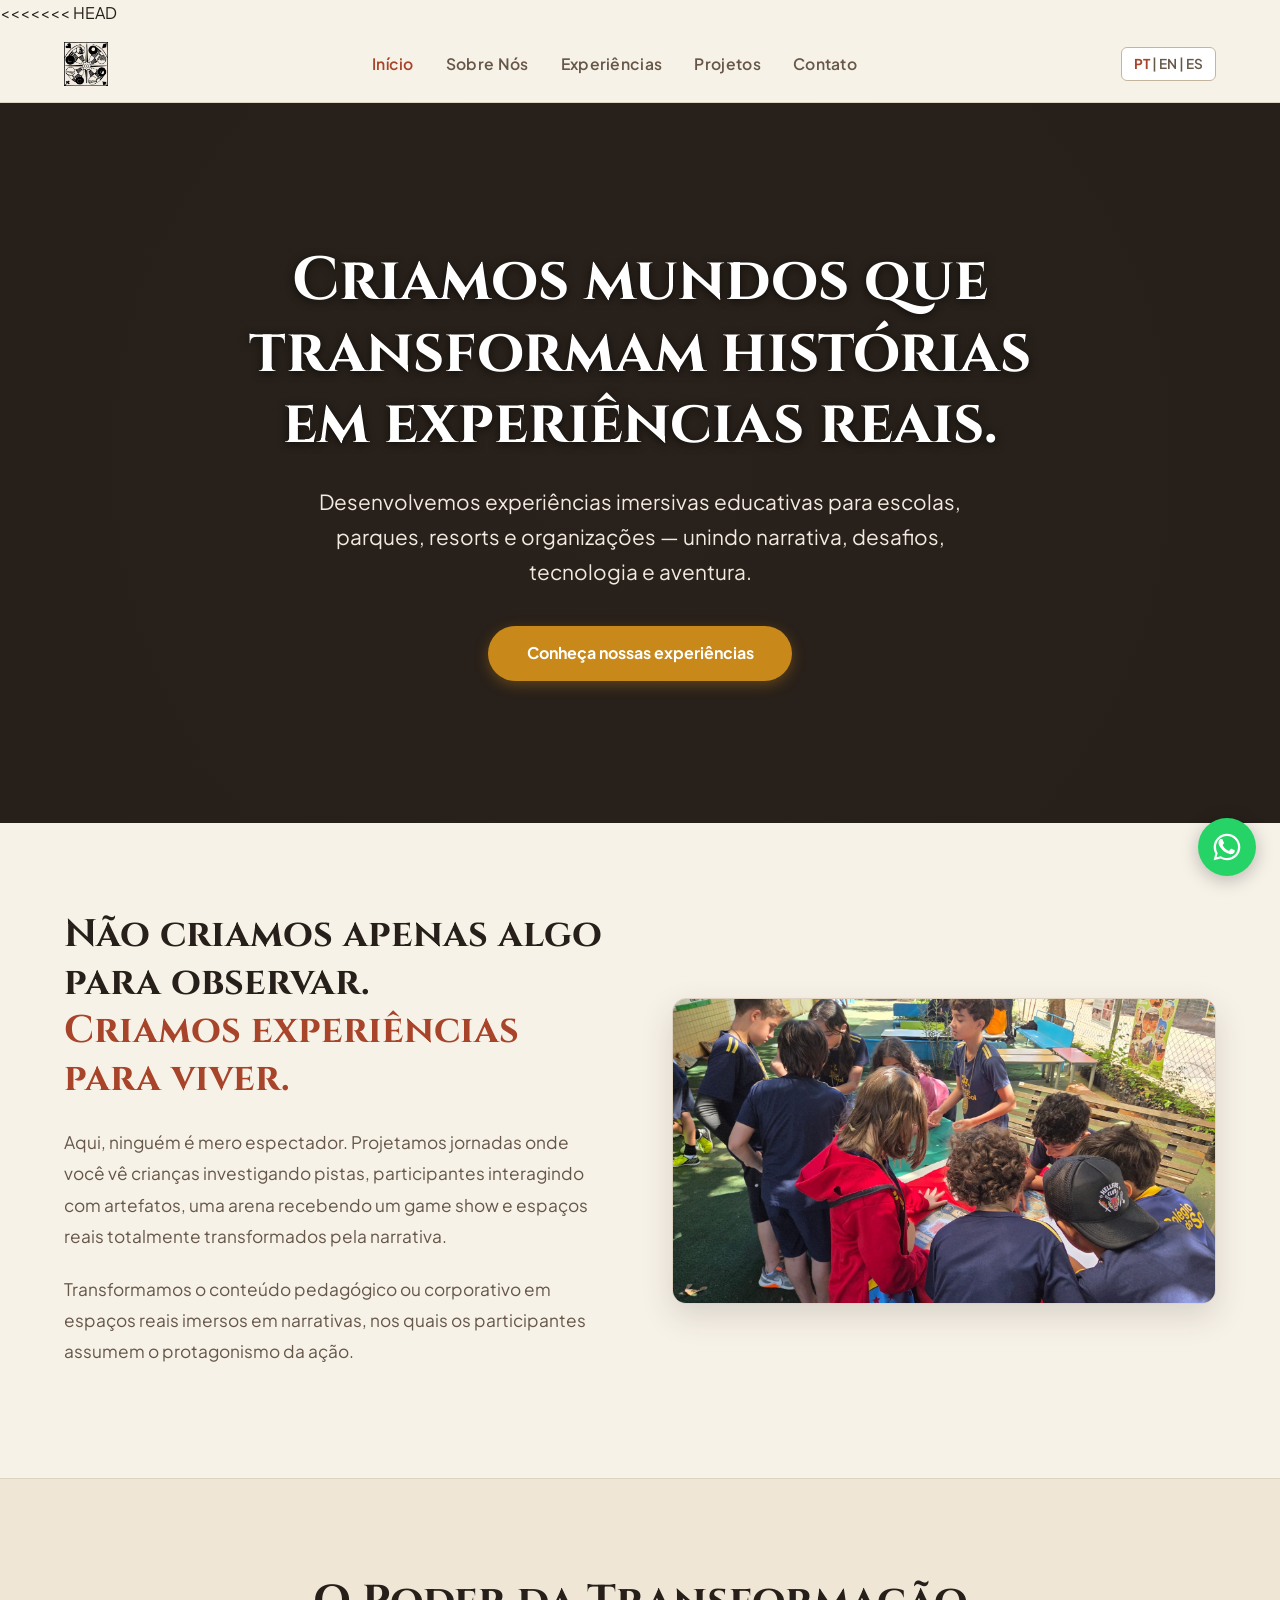
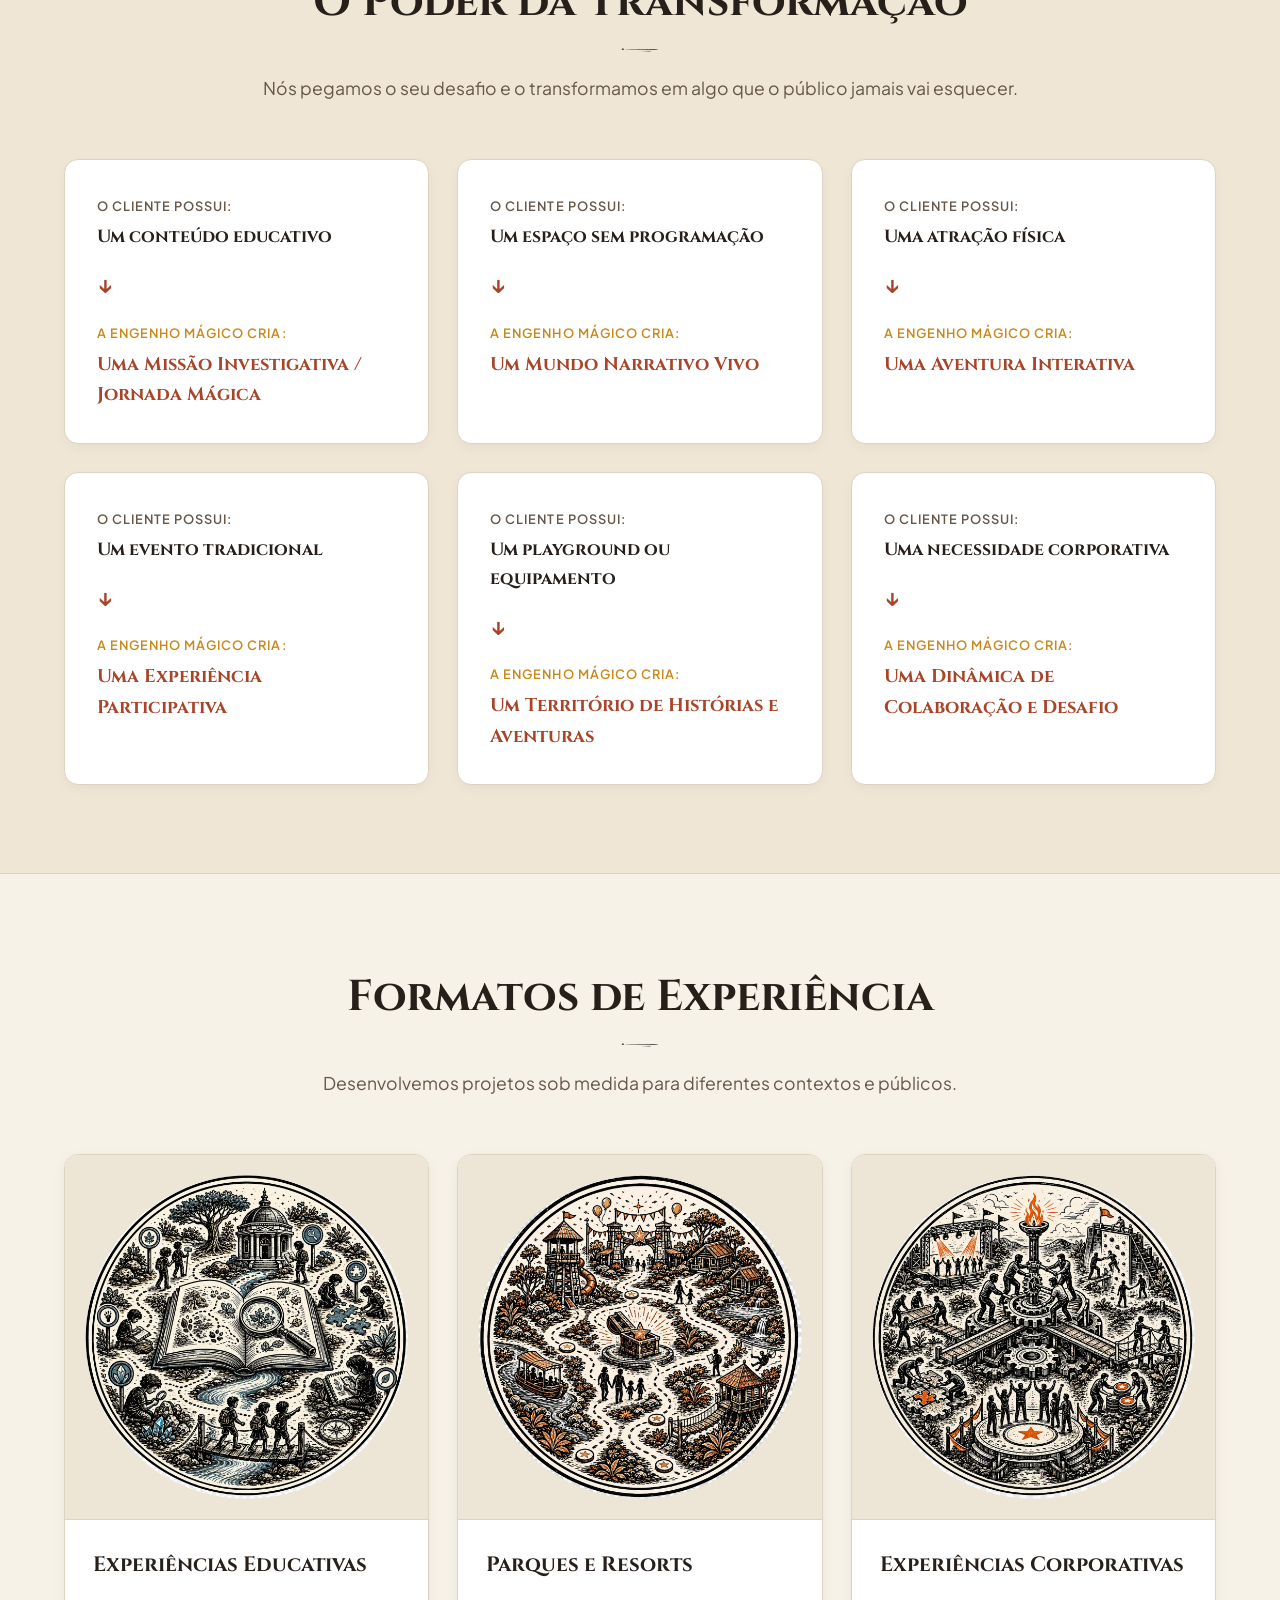
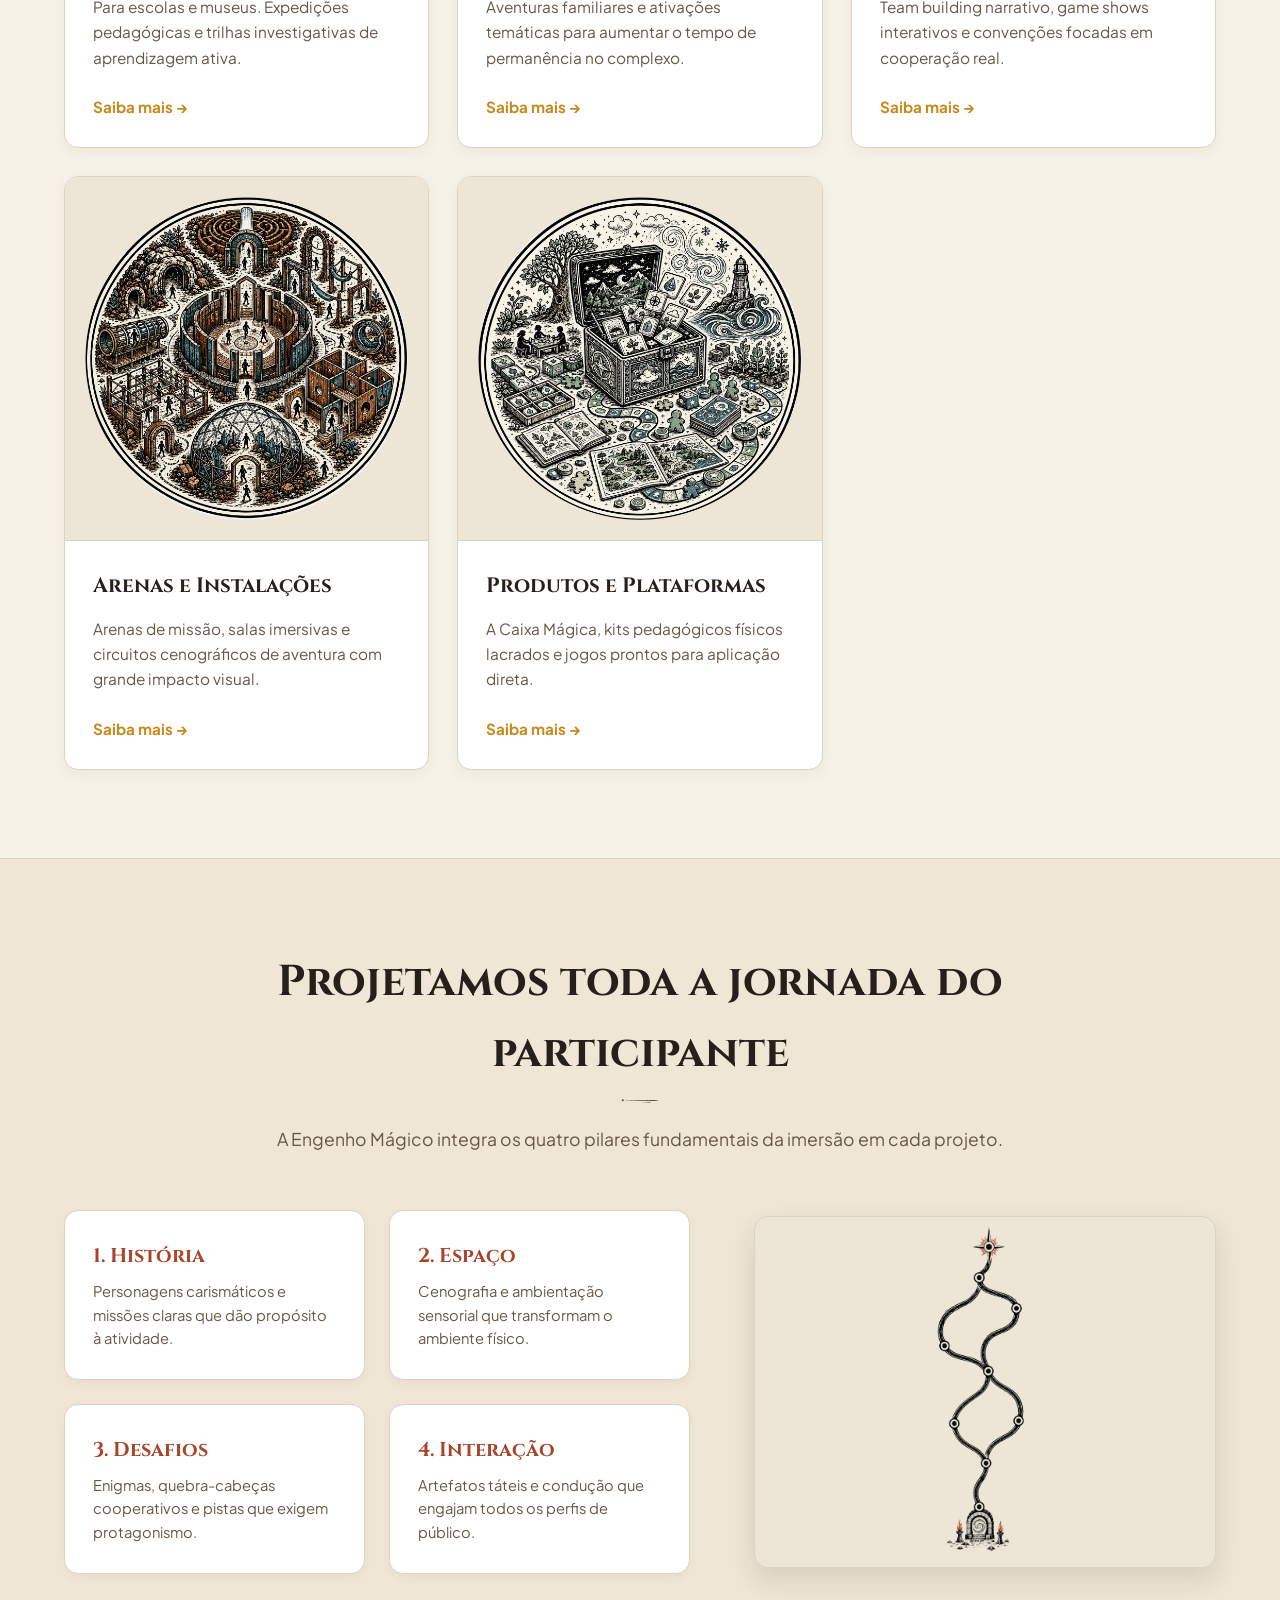
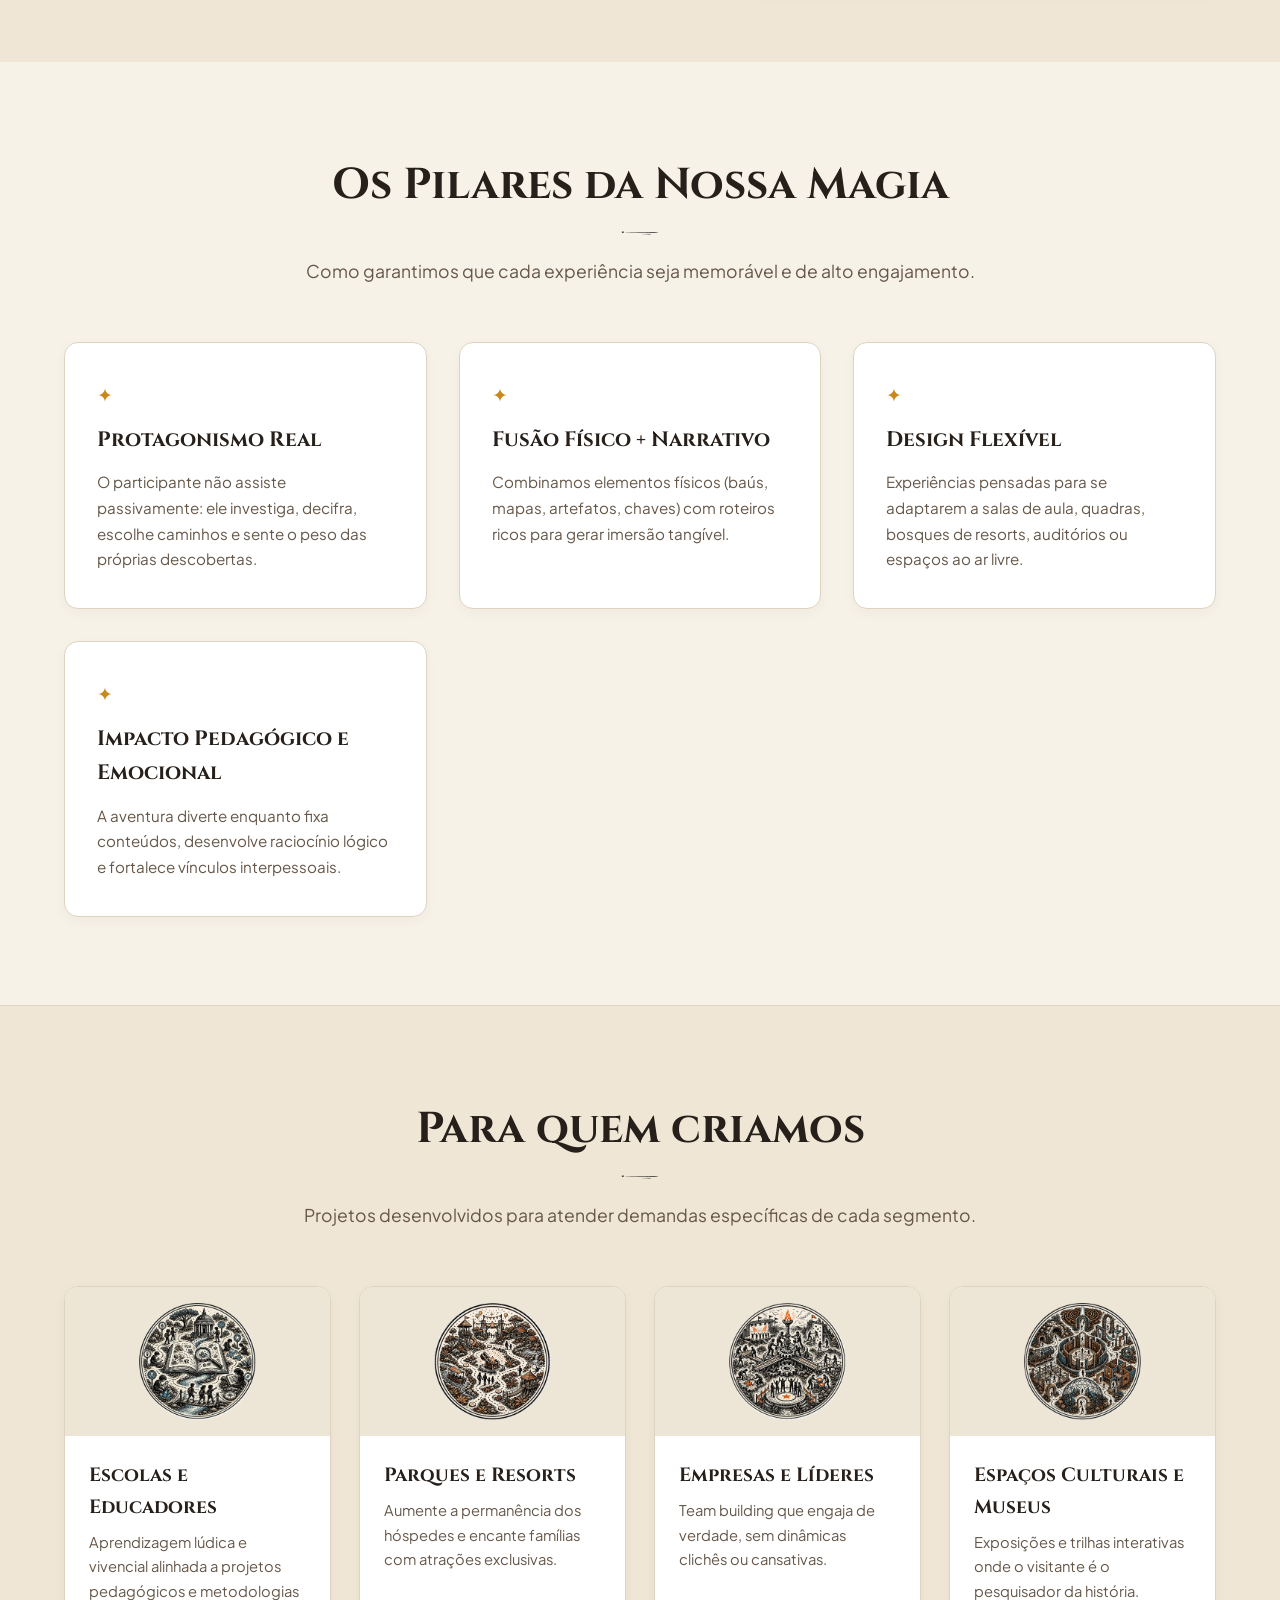
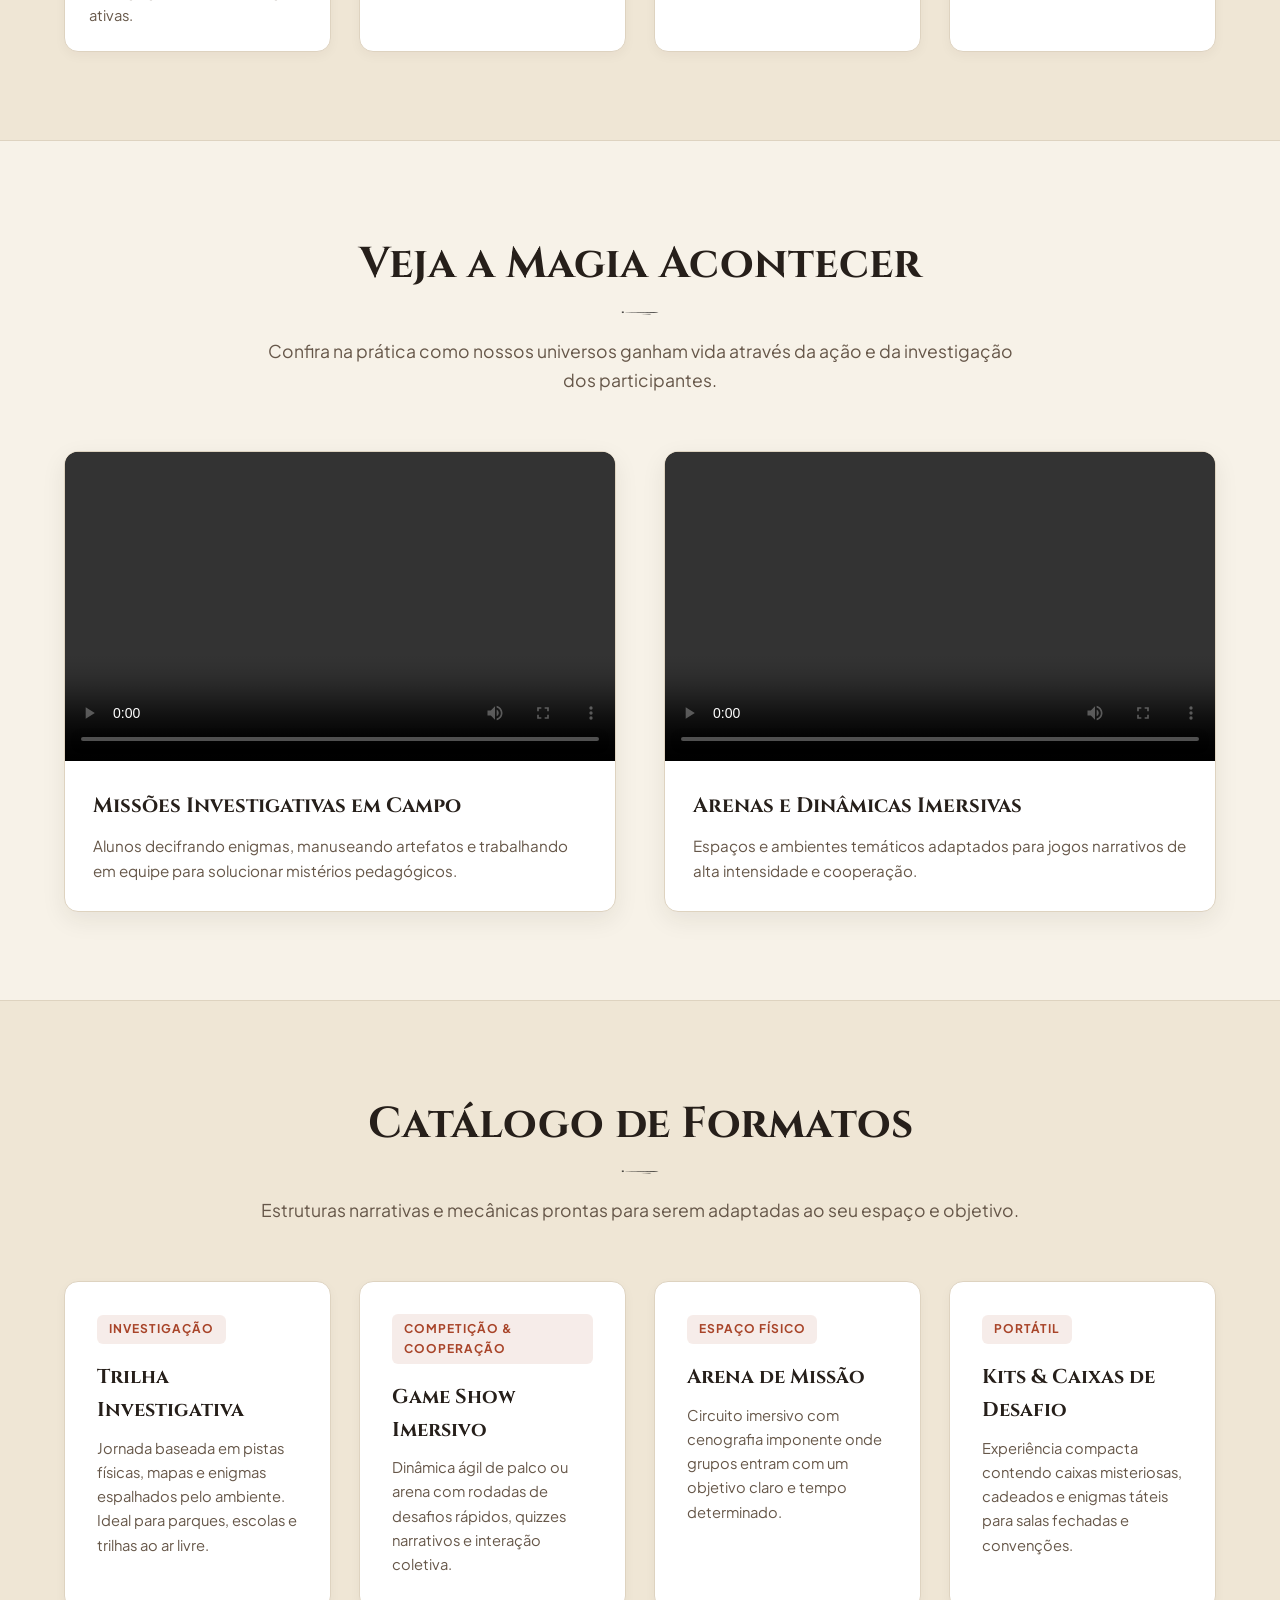
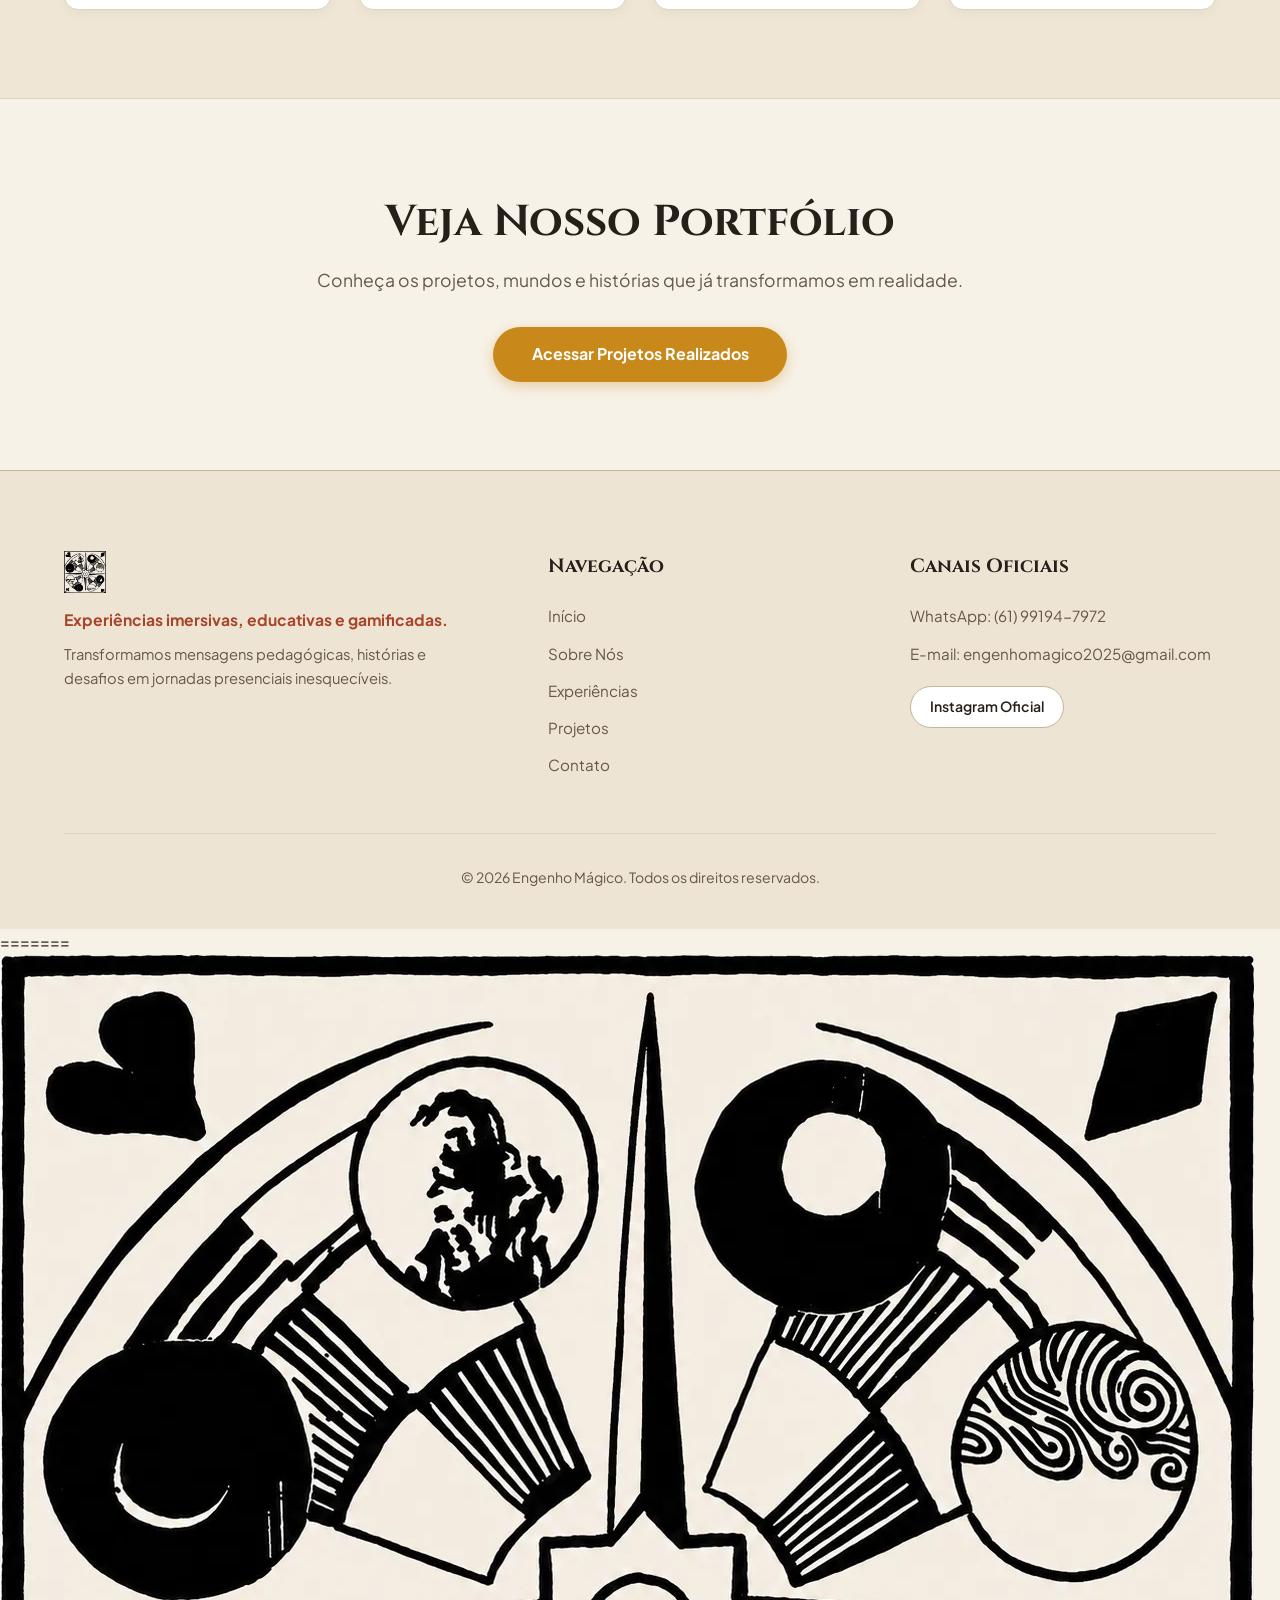
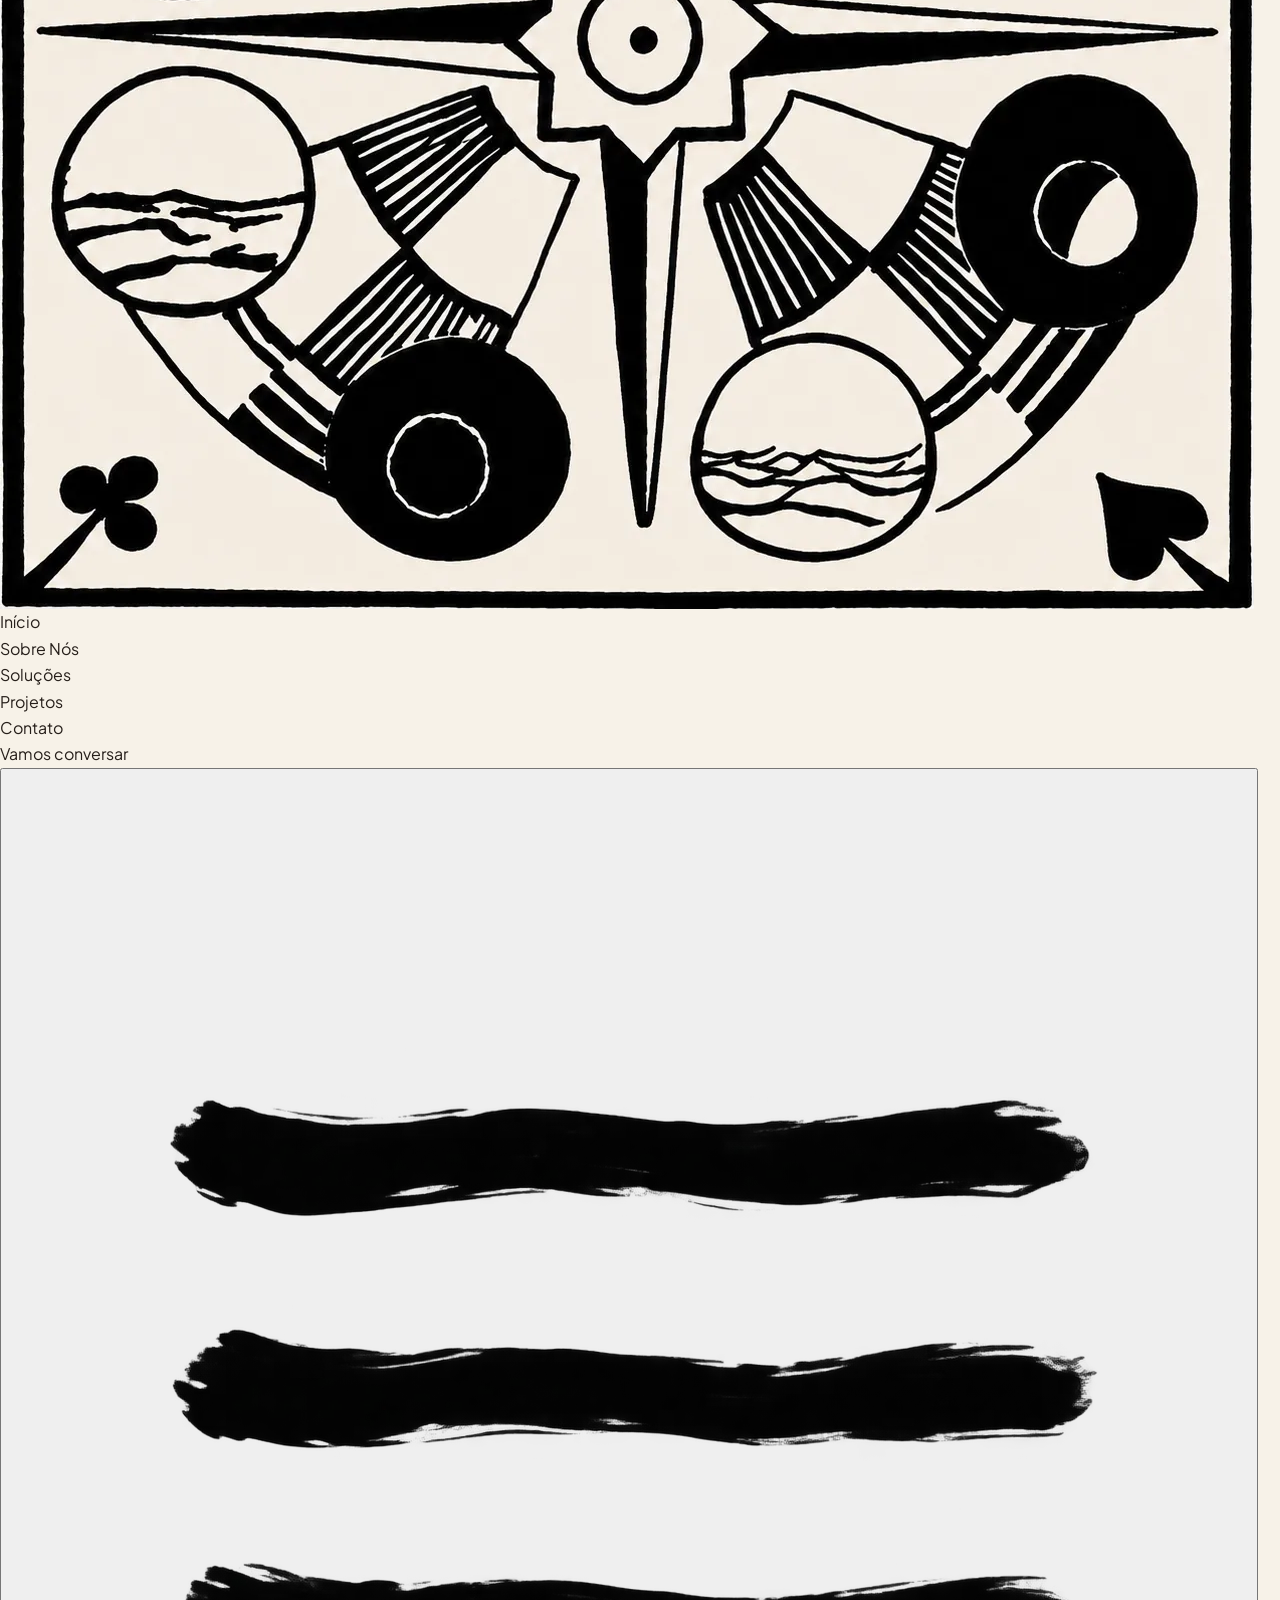
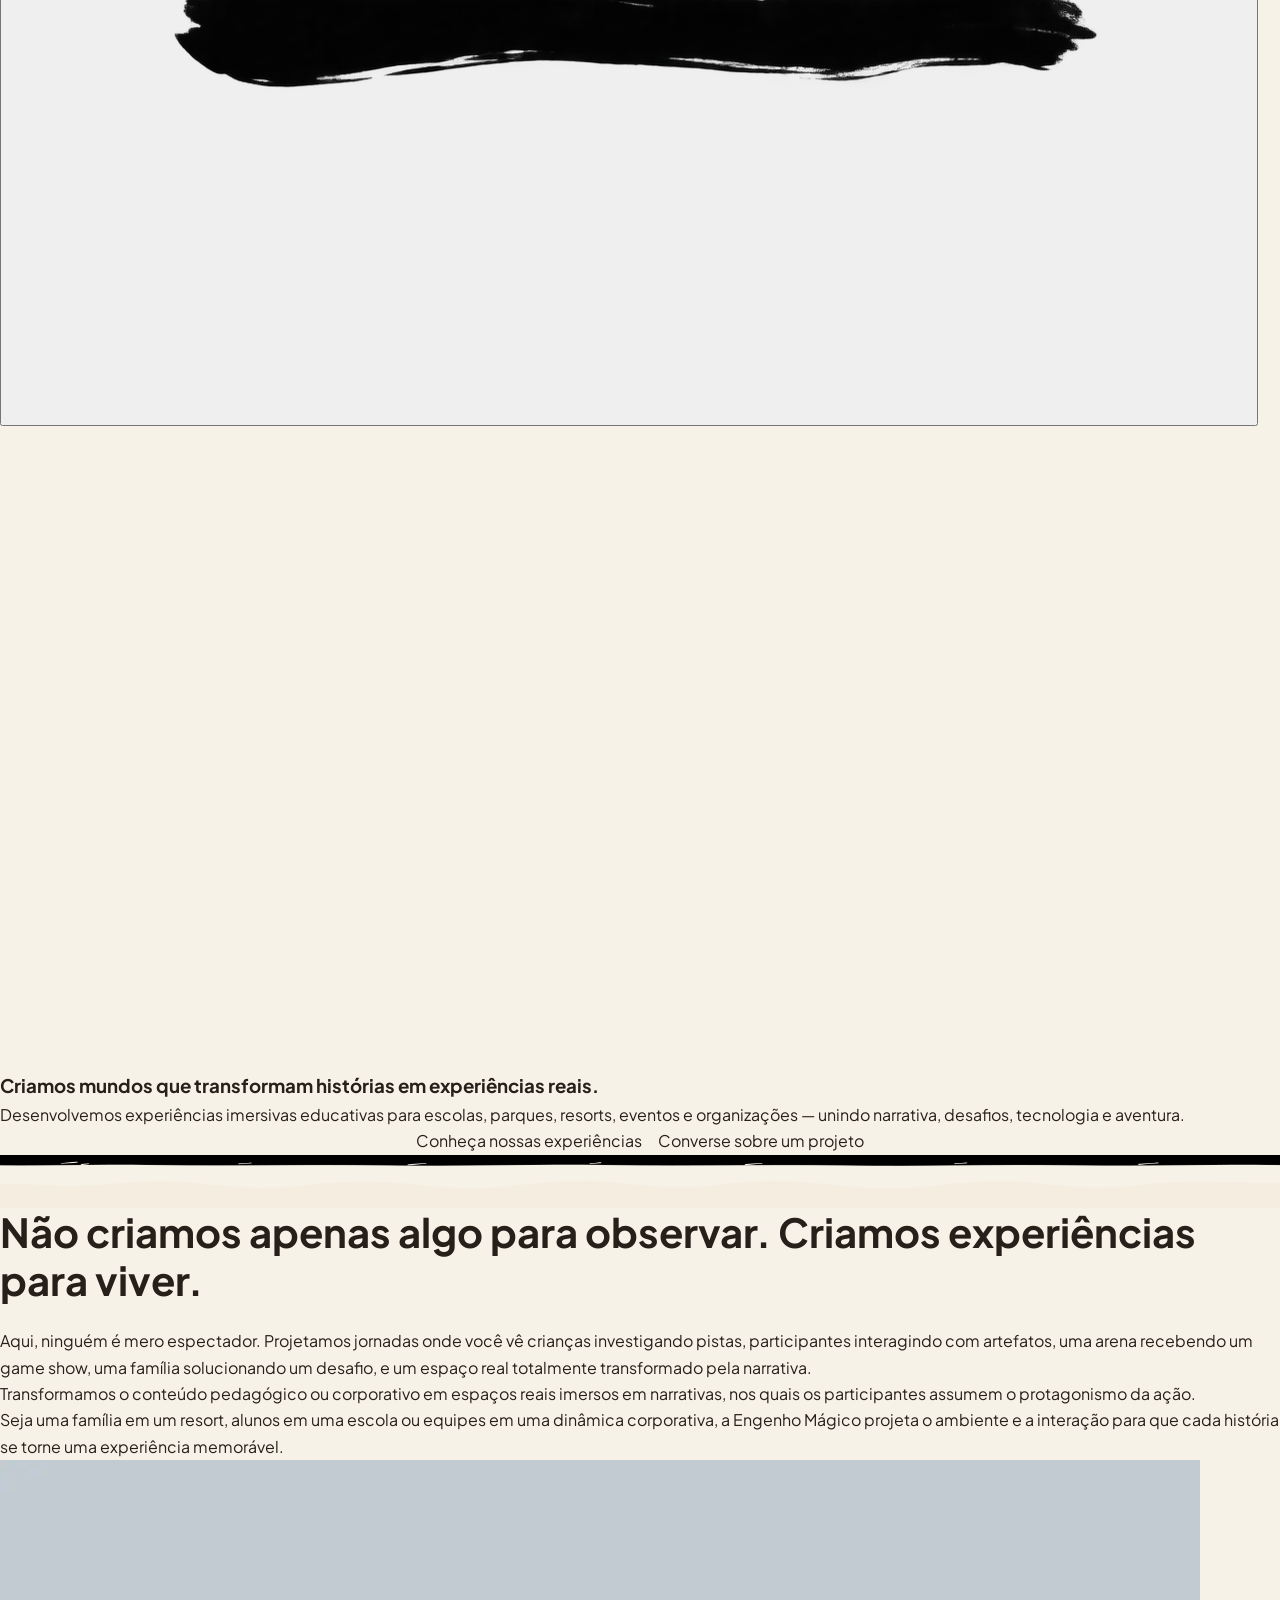
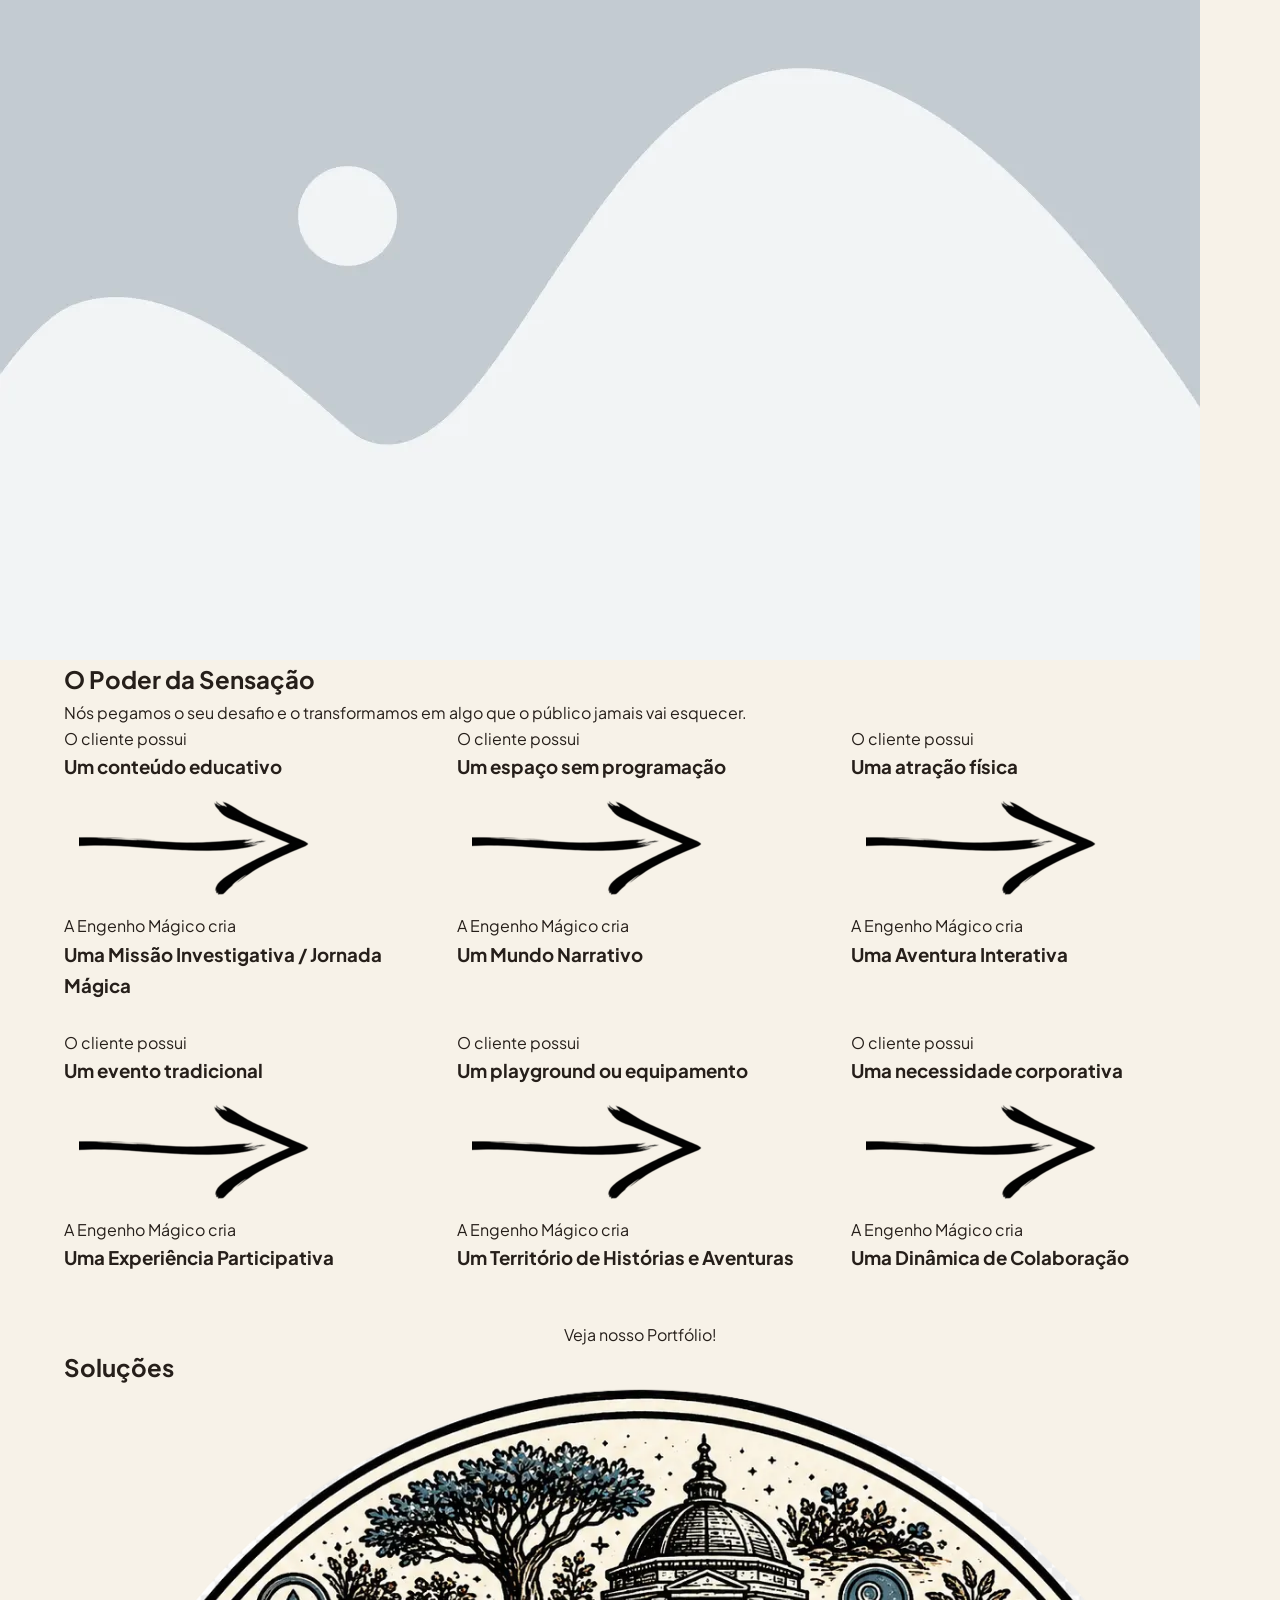
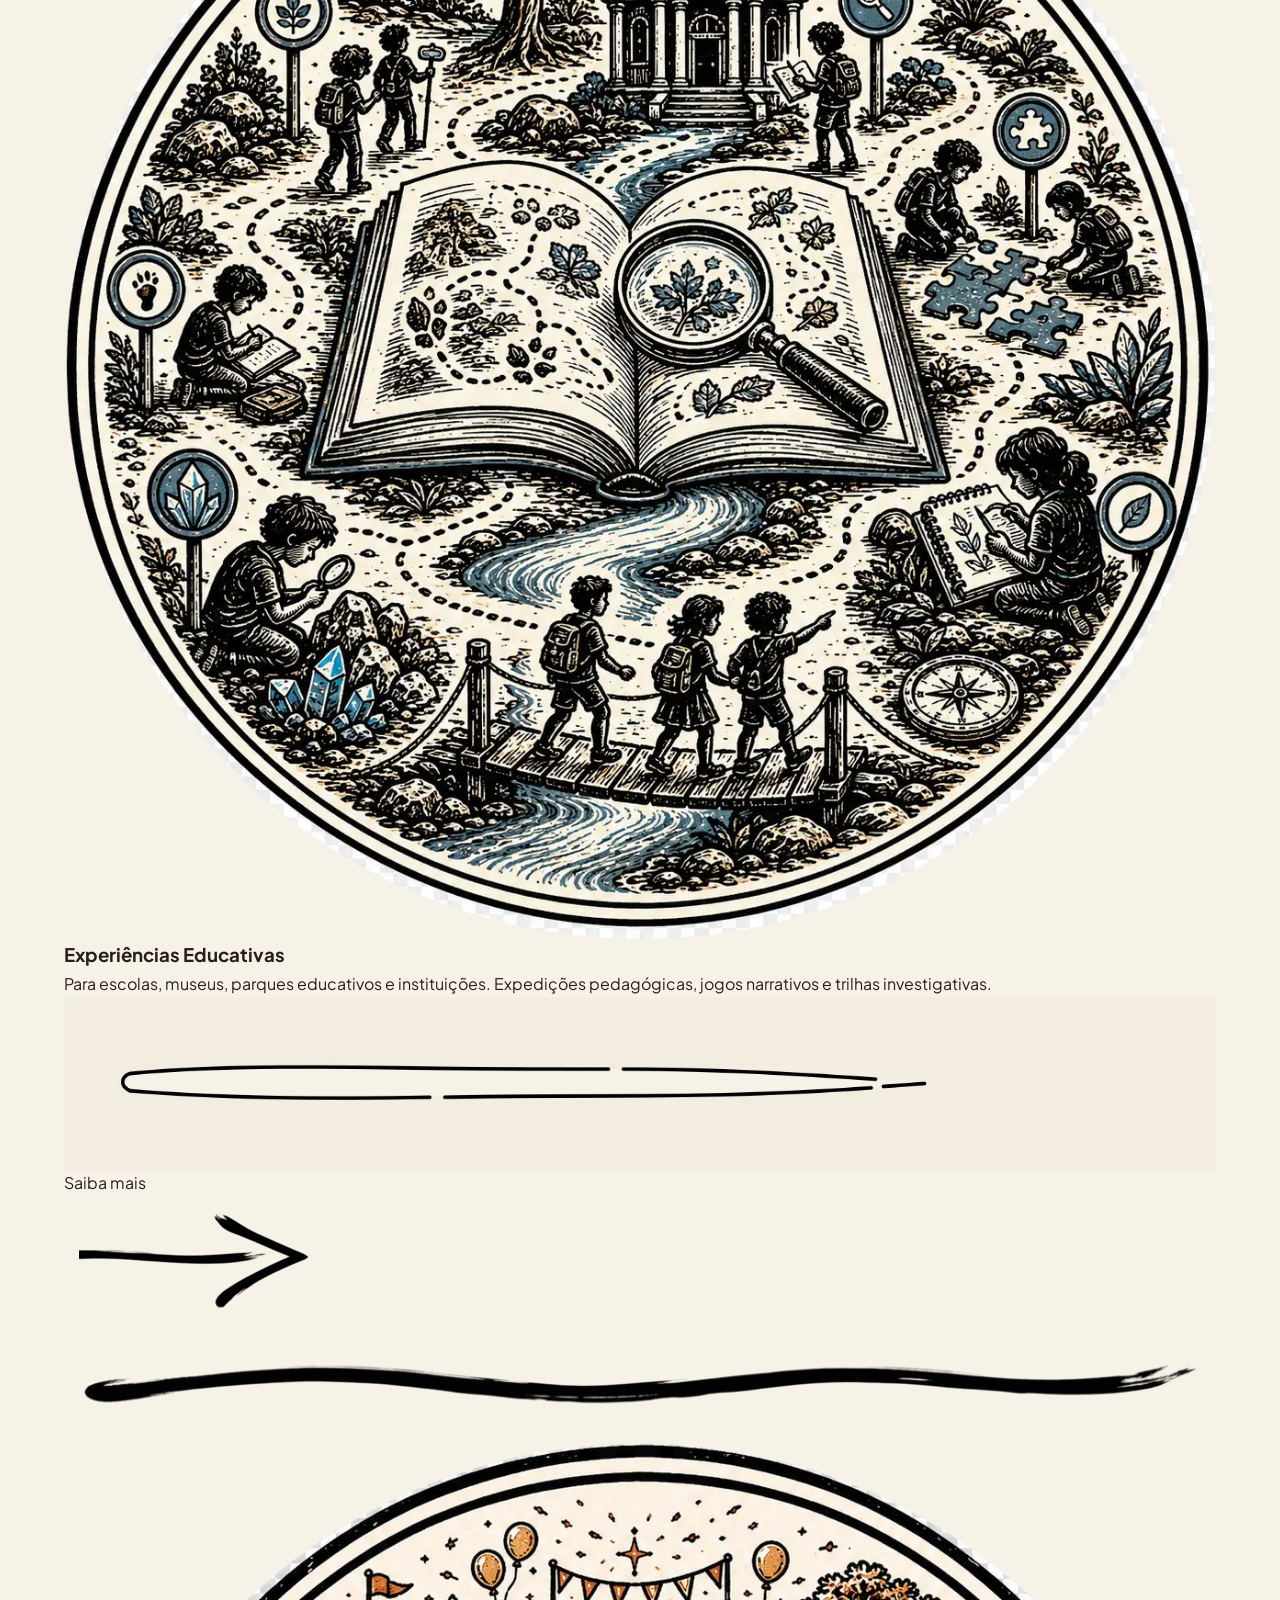
==== commit e3447794: "Unindo as duas branchs" ====
--- a/index.html
+++ b/index.html
@@ -1,5 +1,6 @@
 <!DOCTYPE html>
 <html lang="pt-BR">
+<<<<<<< HEAD
 <head>
   <meta charset="UTF-8">
   <meta name="viewport" content="width=device-width, initial-scale=1.0">
@@ -523,4 +524,772 @@
   </a>
 
 </body>
-</html>+</html>
+=======
+
+<head>
+    <meta charset="UTF-8">
+    <meta name="viewport" content="width=device-width, initial-scale=1.0">
+    <title>Engenho Mágico - Início</title>
+    <link rel="icon" type="image/x-icon" href="src/assets/img/icons/favicon.ico">
+    <meta name="description"
+        content="A Engenho Mágico cria experiências imersivas, educativas e gamificadas para escolas, empresas, parques, resorts e eventos.">
+    <link rel="stylesheet" href="src/css/style.css">
+    <link rel="stylesheet" href="src/css/responsive.css">
+</head>
+
+<body class="home-page">
+    <header class="header">
+        <div class="header__container">
+            <a href="index.html" class="header__logo">
+                <img src="src/assets/img/pictures/logo-4.webp" alt="Logo Engenho Mágico" class="header__logo-img">
+            </a>
+            <nav class="header__nav">
+                <ul class="header__menu">
+                    <li class="header__item"><a href="index.html" class="header__link">Início</a></li>
+                    <li class="header__item"><a href="sobre-nos.html" class="header__link">Sobre Nós</a></li>
+                    <li class="header__item"><a href="solucoes.html" class="header__link">Soluções</a></li>
+                    <li class="header__item"><a href="projetos.html" class="header__link">Projetos</a></li>
+                    <li class="header__item"><a href="contato.html" class="header__link">Contato</a></li>
+                </ul>
+            </nav>
+            <div class="header__actions">
+                <a href="contato.html" class="btn-cta header__cta"><span class="btn-text">Vamos
+                        conversar</span></a>
+                <button class="header__menu-btn" aria-label="Abrir menu" id="mobileMenuOpen">
+                    <img src="src/assets/img/icons/menu-hamburguerl.webp" alt="Menu" class="header__menu-icon">
+                </button>
+            </div>
+        </div>
+    </header>
+
+    <section class="hero">
+        <article class="hero__card">
+            <video autoplay loop muted playsinline class="hero__image"
+                style="object-fit: cover; width: 100%; height: 100%;">
+                <source src="src/assets/vid/hero-video.mp4" type="video/mp4">
+            </video>
+            <div class="hero__content">
+                <h1 class="hero__title">Criamos mundos que transformam histórias em experiências reais.</h1>
+                <p class="hero__subtitle">Desenvolvemos experiências imersivas educativas para escolas, parques,
+                    resorts, eventos e organizações — unindo narrativa, desafios, tecnologia e aventura.</p>
+                <div class="hero__buttons" style="display: flex; gap: 1rem; flex-wrap: wrap; justify-content: center;">
+                    <a href="solucoes.html" class="btn-cta hero__btn btn-cta--2"><span class="btn-text">Conheça nossas
+                            experiências</span></a>
+                    <a href="contato.html" class="btn-cta hero__btn btn-cta--3"><span class="btn-text">Converse sobre um
+                            projeto</span></a>
+                </div>
+            </div>
+        </article>
+    </section>
+
+    <main class="main-content">
+
+        <section class="hero-divider">
+            <img src="src/assets/img/elements/top-border-black.webp" alt="" aria-hidden="true"
+                class="hero-divider__border-top">
+            <img src="src/assets/img/elements/hero-divider-mask.webp" alt="" aria-hidden="true"
+                class="hero-divider__image">
+        </section>
+
+        <section class="about">
+            <div class="about__content">
+                <h2 class="about__title" style="font-size: 2.5rem; line-height: 1.2; margin-bottom: 1.5rem;">Não criamos
+                    apenas algo para observar. <span style="color: var(--cor-laranja-magico);">Criamos experiências para
+                        viver.</span></h2>
+
+                <p class="about__text">
+                    Aqui, ninguém é mero espectador. Projetamos jornadas onde você vê crianças investigando pistas,
+                    participantes interagindo com artefatos, uma arena recebendo um game show, uma família solucionando
+                    um desafio, e um espaço real totalmente transformado pela narrativa.
+                </p>
+
+                <p class="about__text">
+                    Transformamos o conteúdo pedagógico ou corporativo em espaços reais imersos em narrativas, nos quais
+                    os participantes assumem o protagonismo da ação.
+                </p>
+
+                <p class="about__text">
+                    Seja uma família em um resort, alunos em uma escola ou equipes em uma dinâmica corporativa, a
+                    Engenho Mágico projeta o ambiente e a interação para que cada história se torne uma experiência
+                    memorável.
+                </p>
+            </div>
+            <div class="about__image-wrapper" aria-label="Experiência em funcionamento">
+                <video class="about__video" src="src/assets/vid/video-1.mp4" autoplay loop muted playsinline
+                    poster="src/assets/img/placeholder.webp" aria-label="Vídeo Engenho Mágico"></video>
+            </div>
+        </section>
+
+        <section class="expertise-header">
+            <div class="container expertise-header__container">
+                <h2 class="expertise__title expertise-header__title">O Poder da Sensação</h2>
+                <p class="expertise__text expertise-header__text">
+                    Nós pegamos o seu desafio e o transformamos em algo que o público jamais vai esquecer.
+                </p>
+            </div>
+        </section>
+
+        <section class="expertise expertise--adjusted-padding">
+            <div class="expertise__background"></div>
+            <div class="expertise__overlay"></div>
+            <div class="container expertise__container">
+                <div class="expertise__content expertise__content--centered">
+                    <div class="transform-grid">
+
+                        <!-- Row 1 -->
+                        <div class="transform-row">
+                            <div class="transform-col">
+                                <span class="transform-subtitle">O cliente possui</span>
+                                <h3 class="transform-title">Um conteúdo educativo</h3>
+                            </div>
+                            <img src="src/assets/img/icons/seta.webp" alt="transforma em" aria-hidden="true"
+                                class="transform-arrow">
+                            <div class="transform-col transform-col--right transform-target">
+                                <span class="transform-subtitle transform-subtitle--highlight">A Engenho Mágico
+                                    cria</span>
+                                <h3 class="transform-title transform-title--highlight">Uma Missão Investigativa /
+                                    Jornada Mágica</h3>
+                            </div>
+                        </div>
+
+                        <!-- Row 2 -->
+                        <div class="transform-row">
+                            <div class="transform-col">
+                                <span class="transform-subtitle">O cliente possui</span>
+                                <h3 class="transform-title">Um espaço sem programação</h3>
+                            </div>
+                            <img src="src/assets/img/icons/seta.webp" alt="transforma em" aria-hidden="true"
+                                class="transform-arrow">
+                            <div class="transform-col transform-col--right transform-target">
+                                <span class="transform-subtitle transform-subtitle--highlight">A Engenho Mágico
+                                    cria</span>
+                                <h3 class="transform-title transform-title--highlight">Um Mundo Narrativo</h3>
+                            </div>
+                        </div>
+
+                        <!-- Row Nova: Atração Física -->
+                        <div class="transform-row">
+                            <div class="transform-col">
+                                <span class="transform-subtitle">O cliente possui</span>
+                                <h3 class="transform-title">Uma atração física</h3>
+                            </div>
+                            <img src="src/assets/img/icons/seta.webp" alt="transforma em" aria-hidden="true"
+                                class="transform-arrow">
+                            <div class="transform-col transform-col--right transform-target">
+                                <span class="transform-subtitle transform-subtitle--highlight">A Engenho Mágico
+                                    cria</span>
+                                <h3 class="transform-title transform-title--highlight">Uma Aventura Interativa</h3>
+                            </div>
+                        </div>
+
+                        <!-- Row 3 -->
+                        <div class="transform-row">
+                            <div class="transform-col">
+                                <span class="transform-subtitle">O cliente possui</span>
+                                <h3 class="transform-title">Um evento tradicional</h3>
+                            </div>
+                            <img src="src/assets/img/icons/seta.webp" alt="transforma em" aria-hidden="true"
+                                class="transform-arrow">
+                            <div class="transform-col transform-col--right transform-target">
+                                <span class="transform-subtitle transform-subtitle--highlight">A Engenho Mágico
+                                    cria</span>
+                                <h3 class="transform-title transform-title--highlight">Uma Experiência Participativa
+                                </h3>
+                            </div>
+                        </div>
+
+                        <!-- Row 4 -->
+                        <div class="transform-row">
+                            <div class="transform-col">
+                                <span class="transform-subtitle">O cliente possui</span>
+                                <h3 class="transform-title">Um playground ou equipamento</h3>
+                            </div>
+                            <img src="src/assets/img/icons/seta.webp" alt="transforma em" aria-hidden="true"
+                                class="transform-arrow">
+                            <div class="transform-col transform-col--right transform-target">
+                                <span class="transform-subtitle transform-subtitle--highlight">A Engenho Mágico
+                                    cria</span>
+                                <h3 class="transform-title transform-title--highlight">Um Território de Histórias e
+                                    Aventuras</h3>
+                            </div>
+                        </div>
+
+                        <!-- Row 5 -->
+                        <div class="transform-row">
+                            <div class="transform-col">
+                                <span class="transform-subtitle">O cliente possui</span>
+                                <h3 class="transform-title">Uma necessidade corporativa</h3>
+                            </div>
+                            <img src="src/assets/img/icons/seta.webp" alt="transforma em" aria-hidden="true"
+                                class="transform-arrow">
+                            <div class="transform-col transform-col--right transform-target">
+                                <span class="transform-subtitle transform-subtitle--highlight">A Engenho Mágico
+                                    cria</span>
+                                <h3 class="transform-title transform-title--highlight">Uma Dinâmica de Colaboração</h3>
+                            </div>
+                        </div>
+
+                    </div>
+                </div>
+                <div style="text-align: center; margin-top: 3rem;">
+                    <a href="projetos.html" class="btn-cta">
+                        <span class="btn-text">Veja nosso Portfólio!</span>
+                    </a>
+                </div>
+            </div>
+        </section>
+
+        <section class="solutions-overview">
+            <div class="container solutions-overview__container">
+                <h2 class="solutions-overview__title">Soluções</h2>
+                <div class="solutions-overview__grid">
+                    <!-- Card 1 -->
+                    <article class="solution-card" id="card-water">
+                        <img src="src/assets/img/itens-solucoes/medalhao-experiencias-educativas.webp"
+                            alt="Experiências Educativas" class="solution-card__image">
+                        <div class="solution-card__content">
+                            <h3 class="solution-card__title">Experiências Educativas</h3>
+                            <p class="solution-card__description">Para escolas, museus, parques educativos e
+                                instituições. Expedições pedagógicas, jogos narrativos e trilhas investigativas.</p>
+                            <img src="src/assets/img/icons/linha-elemento.webp" alt="" class="solution-card__divider">
+                            <a href="solucoes.html#educativas" class="solution-card__link">
+                                <span class="solution-card__link-text">Saiba mais</span>
+                                <img src="src/assets/img/icons/seta.webp" alt="" class="solution-card__link-arrow">
+                                <img src="src/assets/img/elements/underline-2.webp" alt=""
+                                    class="solution-card__link-underline">
+                            </a>
+                        </div>
+                    </article>
+                    <!-- Card 2 -->
+                    <article class="solution-card" id="card-earth">
+                        <img src="src/assets/img/itens-solucoes/medalhao-parques-e-resorts.webp"
+                            alt="Experiências para Parques e Resorts" class="solution-card__image">
+                        <div class="solution-card__content">
+                            <h3 class="solution-card__title">Parques e Resorts</h3>
+                            <p class="solution-card__description">Aventuras familiares, experiências sazonais, ativações
+                                temáticas e produtos para aumentar permanência e recorrência.</p>
+                            <img src="src/assets/img/icons/linha-elemento.webp" alt="" class="solution-card__divider">
+                            <a href="solucoes.html#parques" class="solution-card__link">
+                                <span class="solution-card__link-text">Saiba mais</span>
+                                <img src="src/assets/img/icons/seta.webp" alt="" class="solution-card__link-arrow">
+                                <img src="src/assets/img/elements/underline-2.webp" alt=""
+                                    class="solution-card__link-underline">
+                            </a>
+                        </div>
+                    </article>
+                    <!-- Card 3 -->
+                    <article class="solution-card" id="card-fire">
+                        <img src="src/assets/img/itens-solucoes/medalhao-experiencias-corporativas.webp"
+                            alt="Experiências Corporativas" class="solution-card__image">
+                        <div class="solution-card__content">
+                            <h3 class="solution-card__title">Experiências Corporativas</h3>
+                            <p class="solution-card__description">Team building narrativo, game shows, integração de
+                                equipes, lançamentos, convenções e ativações de marca.</p>
+                            <img src="src/assets/img/icons/linha-elemento.webp" alt="" class="solution-card__divider">
+                            <a href="solucoes.html#corporativas" class="solution-card__link">
+                                <span class="solution-card__link-text">Saiba mais</span>
+                                <img src="src/assets/img/icons/seta.webp" alt="" class="solution-card__link-arrow">
+                                <img src="src/assets/img/elements/underline-2.webp" alt=""
+                                    class="solution-card__link-underline">
+                            </a>
+                        </div>
+                    </article>
+                    <!-- Card 4 -->
+                    <article class="solution-card" id="card-air">
+                        <img src="src/assets/img/itens-solucoes/medalhao-instalacoes-imersivas.webp"
+                            alt="Arenas e Instalações Imersivas" class="solution-card__image">
+                        <div class="solution-card__content">
+                            <h3 class="solution-card__title">Instalações Imersivas</h3>
+                            <p class="solution-card__description">Arenas de missão, labirintos, salas imersivas,
+                                circuitos de aventura e estruturas narrativas permanentes ou temporárias.</p>
+                            <img src="src/assets/img/icons/linha-elemento.webp" alt="" class="solution-card__divider">
+                            <a href="solucoes.html#arenas" class="solution-card__link">
+                                <span class="solution-card__link-text">Saiba mais</span>
+                                <img src="src/assets/img/icons/seta.webp" alt="" class="solution-card__link-arrow">
+                                <img src="src/assets/img/elements/underline-2.webp" alt=""
+                                    class="solution-card__link-underline">
+                            </a>
+                        </div>
+                    </article>
+                    <!-- Card 5 -->
+                    <article class="solution-card" id="card-water-2">
+                        <img src="src/assets/img/itens-solucoes/medalhao-produtos-e-plataformas.webp"
+                            alt="Produtos e Plataformas" class="solution-card__image">
+                        <div class="solution-card__content">
+                            <h3 class="solution-card__title">Produtos e Plataformas</h3>
+                            <p class="solution-card__description">Caixa Mágica, kits pedagógicos, artefatos interativos,
+                                jogos, materiais narrativos, temporadas e conteúdos recorrentes.</p>
+                            <img src="src/assets/img/icons/linha-elemento.webp" alt="" class="solution-card__divider">
+                            <a href="solucoes.html#produtos" class="solution-card__link">
+                                <span class="solution-card__link-text">Saiba mais</span>
+                                <img src="src/assets/img/icons/seta.webp" alt="" class="solution-card__link-arrow">
+                                <img src="src/assets/img/elements/underline-2.webp" alt=""
+                                    class="solution-card__link-underline">
+                            </a>
+                        </div>
+                    </article>
+                </div>
+            </div>
+        </section>
+
+        <img src="src/assets/img/elements/section-div-line.webp" alt="" aria-hidden="true" class="section-divider" style="margin-top: 0; margin-bottom: 0;">
+
+        <div class="journey-map-container">
+
+
+            <!-- Rota: layer mais próximo -->
+            <picture class="journey-map-bg journey-map-bg--rota" aria-hidden="true">
+                <source media="(max-width: 768px)"
+                    srcset="src/assets/img/elements/section-map-bg/section-bg-map-mobile.webp">
+                <img src="src/assets/img/elements/section-map-bg/section-bg-map-desktop.webp" alt=""
+                    class="journey-map-img journey-map-img--rota" id="journeyMapRota">
+            </picture>
+
+            <section class="methodology-preview" style="padding: var(--space-2xl) 0;">
+
+                <div class="split-section container split-section--reversed">
+                    <div class="split-section__content">
+                        <h2 class="methodology-preview__title">Projetamos toda a jornada do participante</h2>
+                        <p class="supporting-text">A Engenho Mágico não é apenas uma produtora de conteúdo ou cenografia
+                            isolada. Nós integramos todos os pilares para que a experiência seja completa.</p>
+                        <ul class="methodology-preview__list">
+                            <li><span class="methodology-preview__highlight">História:</span> personagens,
+                                universos e missões;</li>
+                            <li><span class="methodology-preview__highlight">Espaço:</span> cenografia,
+                                instalações e ambientação;</li>
+                            <li><span class="methodology-preview__highlight">Desafios:</span> jogos, pistas e
+                                decisões;</li>
+                            <li><span class="methodology-preview__highlight">Interação:</span> artefatos,
+                                tecnologia e participação coletiva;</li>
+                            <li><span class="methodology-preview__highlight">Experiência:</span> aprendizagem,
+                                encantamento e transformação.</li>
+                        </ul>
+                    </div>
+                    <div class="split-section__image-container">
+                        <img src="src/assets/img/pictures/index/projetamos-toda-a-jornada-do-participante.webp"
+                            alt="Participantes interagindo na jornada" class="split-section__image">
+                    </div>
+                </div>
+            </section>
+
+            <section class="differentials">
+                <!-- Floating image -->
+                <img src="src/assets/img/pictures/flutuante-4.webp" alt=""
+                    class="floating-parallax-img floating-parallax-img--4" aria-hidden="true" data-speed="-0.12">
+
+                <div class="split-section container">
+                    <div class="split-section__content">
+                        <h2 class="differentials__title">O que torna a Engenho Mágico diferente</h2>
+                        <p class="supporting-text">Nós unimos criatividade a um método focado em resultados tangíveis.
+                            Desenvolvemos experiências físicas com propósito genuíno, usando dinâmicas e gamificação
+                            autênticas que engajam muito além de pontos e badges.</p>
+                        <p class="supporting-text">Priorizamos uma operação viável, promovendo o engajamento e a
+                            aprendizagem
+                            ativa pela tentativa, erro e superação.</p>
+                        <a href="sobre-nos.html" class="btn-cta split-section__btn btn-cta--4"><span
+                                class="btn-text">Saiba mais
+                                sobre nós</span></a>
+                    </div>
+                    <div class="split-section__image-container" style="border: none; background: transparent;">
+                        <img src="src/assets/img/pictures/index/o-que-torna-a-engenho-magico-diferente.webp"
+                            alt="Participantes engajados em uma dinâmica" class="split-section__image"
+                            style="object-fit: contain;">
+                    </div>
+                </div>
+            </section>
+
+            <section class="audience-formats">
+                <!-- Floating images -->
+                <img src="src/assets/img/pictures/flutuante-1.webp" alt=""
+                    class="floating-parallax-img floating-parallax-img--1" aria-hidden="true" data-speed="0.15">
+                <img src="src/assets/img/pictures/flutuante-2.webp" alt=""
+                    class="floating-parallax-img floating-parallax-img--2" aria-hidden="true" data-speed="-0.15">
+
+                <div class="audience-formats__container container">
+                    <div class="audience-formats__content">
+                        <h2 class="audience__title">Para quem e como criamos</h2>
+                        <p class="supporting-text">Ajudamos escolas, empresas, parques e eventos a transformar suas
+                            mensagens
+                            através de nossas ferramentas de encantamento.</p>
+                        <p class="supporting-text">Projetamos desde labirintos temáticos, caças ao tesouro e salas
+                            imersivas até
+                            dinâmicas corporativas e jornadas escolares gamificadas, sempre focando em criar universos
+                            envolventes para ativações de marcas e instituições.</p>
+                        <a href="solucoes.html" class="btn-cta audience-formats__btn btn-cta--3"><span
+                                class="btn-text">Ver todas
+                                as soluções</span></a>
+                    </div>
+
+                    <div class="manifesto audience-formats__content" style="margin-top: var(--space-2xl);">
+                        <h2 class="manifesto__title">Nossa Visão Educativa e Lúdica</h2>
+                        <p class="manifesto__text">A Engenho Mágico acredita que as pessoas aprendem, se conectam e
+                            lembram
+                            muito mais quando participam ativamente de uma experiência significativa. Em um cenário
+                            digital
+                            dispersivo, criamos momentos presenciais que exigem colaboração, curiosidade e protagonismo.
+                            Nosso objetivo final é transformar espaços comuns em territórios de descoberta e grupos em
+                            equipes unidas.</p>
+                    </div>
+
+                </div>
+
+                <!-- Floating image final -->
+                <img src="src/assets/img/pictures/flutuante-5.webp" alt=""
+                    class="floating-parallax-img floating-parallax-img--5" aria-hidden="true" data-speed="0.1">
+            </section>
+        </div>
+
+        <section class="proposal">
+            <img src="src/assets/img/elements/section-div-line.webp" alt="" aria-hidden="true"
+                class="section-divider proposal__divider">
+            <div class="container">
+                <div class="proposal__header">
+                    <h2 class="proposal__title">Da primeira história à experiência em funcionamento</h2>
+                    <p class="proposal__text">Não entregamos apenas a ideia, entregamos
+                        a execução completa. Cuidamos de cada etapa para garantir que o seu projeto saia do papel e
+                        encante o público.</p>
+                </div>
+
+                <div class="proposal__grid">
+                    <!-- Etapas -->
+                    <div class="proposal__step">
+                        <span class="proposal__step-number">01</span>
+                        <h4 class="proposal__step-title">Estratégia e Criação</h4>
+                        <ul class="proposal__step-list">
+                            <li>Diagnóstico da oportunidade</li>
+                            <li>Conceito criativo</li>
+                            <li>Storytelling</li>
+                        </ul>
+                    </div>
+                    <div class="proposal__step">
+                        <span class="proposal__step-number">02</span>
+                        <h4 class="proposal__step-title">Design da Experiência</h4>
+                        <ul class="proposal__step-list">
+                            <li>Game design</li>
+                            <li>Projeto de experiência</li>
+                            <li>Design do espaço e artefatos</li>
+                        </ul>
+                    </div>
+                    <div class="proposal__step">
+                        <span class="proposal__step-number">03</span>
+                        <h4 class="proposal__step-title">Produção e Operação</h4>
+                        <ul class="proposal__step-list">
+                            <li>Produção e implantação</li>
+                            <li>Treinamento operacional</li>
+                            <li>Atualização de conteúdos</li>
+                        </ul>
+                    </div>
+                </div>
+            </div>
+        </section>
+
+        <!-- Destaques Projetos -->
+        <img src="src/assets/img/elements/section-div-line.webp" alt="" aria-hidden="true" class="section-divider" style="margin-top: 0; margin-bottom: 0;">
+        <section class="projetos-grid-section" style="background-color: var(--color-bg-base); padding: var(--space-section) 0;">
+            <div class="container">
+                <h2 class="projetos-grid__title" style="margin-bottom: var(--space-xl);">Projetos em Destaque</h2>
+                <div class="projetos-grid" style="display: grid; grid-template-columns: repeat(auto-fit, minmax(300px, 1fr)); gap: var(--space-lg);">
+                    
+                    <a href="projeto.html?id=mago-das-letras" class="projeto-card">
+                        <div class="projeto-card__image-wrapper" style="border: 18px solid transparent; border-image-source: url('src/assets/img/elements/border-img-2.webp'); border-image-slice: 110; border-image-width: 18px;">
+                            <img src="src/assets/portifolio/projetos/projeto_mago-das-letras/capa.webp" alt="O Mago das Letras" class="projeto-card__image">
+                        </div>
+                        <div class="projeto-card__title-wrapper">
+                            <h2 class="projeto-card__title">O Mago das Letras</h2>
+                        </div>
+                    </a>
+
+                    <a href="projeto.html?id=elara" class="projeto-card">
+                        <div class="projeto-card__image-wrapper" style="border: 18px solid transparent; border-image-source: url('src/assets/img/elements/border-img-2.webp'); border-image-slice: 110; border-image-width: 18px;">
+                            <img src="src/assets/portifolio/projetos/projeto_paradeiroelaraapresentao/capa.webp" alt="O Paradeiro de Elara" class="projeto-card__image">
+                        </div>
+                        <div class="projeto-card__title-wrapper">
+                            <h2 class="projeto-card__title">O Paradeiro de Elara</h2>
+                        </div>
+                    </a>
+                    
+                    <a href="projeto.html?id=labirinto-asteria" class="projeto-card">
+                        <div class="projeto-card__image-wrapper" style="border: 18px solid transparent; border-image-source: url('src/assets/img/elements/border-img-2.webp'); border-image-slice: 110; border-image-width: 18px;">
+                            <img src="src/assets/portifolio/projetos/projeto_catlogo-labirintoo-de-astria/capa.webp" alt="Labirinto de Astéria" class="projeto-card__image">
+                        </div>
+                        <div class="projeto-card__title-wrapper">
+                            <h2 class="projeto-card__title">Labirinto de Astéria</h2>
+                        </div>
+                    </a>
+
+                </div>
+                
+                <div style="text-align: center; margin-top: 4rem;">
+                    <a href="projetos.html" class="btn-cta btn-cta--4">
+                        <span class="btn-text">Ver Todos os Projetos</span>
+                    </a>
+                </div>
+            </div>
+        </section>
+
+        <!-- Pequena galeria Home -->
+        <img src="src/assets/img/elements/section-div-line.webp" alt="" aria-hidden="true" class="section-divider" style="margin-top: 0; margin-bottom: 0;">
+        <section class="home-gallery" style="padding: var(--space-section) 0; background: var(--cor-branca);">
+            <div class="container" style="text-align: center;">
+                <h2 style="font-size: 2.5rem; color: var(--cor-primaria); margin-bottom: 1rem;">Veja a magia acontecer
+                </h2>
+
+                <div class="home-gallery-grid">
+                    <div class="gallery-item">
+                        <img src="src/assets/portifolio/fotos-portifolio/labirinto-de-astreia/2.jpeg"
+                            alt="Galeria Destaque" class="gallery-image" style="object-position: center;">
+                    </div>
+                    <div class="gallery-item">
+                        <img src="src/assets/portifolio/fotos-portifolio/labirinto-de-astreia/5.jpeg" alt="Galeria 2"
+                            class="gallery-image" style="object-position: center;">
+                    </div>
+                    <div class="gallery-item">
+                        <img src="src/assets/portifolio/fotos-portifolio/didaticos/1.jpeg" alt="Galeria 3"
+                            class="gallery-image" style="object-position: center;">
+                    </div>
+                    <div class="gallery-item">
+                        <img src="src/assets/portifolio/fotos-portifolio/geral/4.jpeg" alt="Galeria 4"
+                            class="gallery-image" style="object-position: center;">
+                    </div>
+                    <div class="gallery-item">
+                        <img src="src/assets/portifolio/fotos-portifolio/geral/5.jpeg" alt="Galeria 5"
+                            class="gallery-image" style="object-position: center;">
+                    </div>
+                </div>
+
+                <a href="projetos.html" class="btn-cta btn-cta--3" style="margin-top: 1rem;">
+                    <span class="btn-text">Conheça nossos Projetos</span>
+                </a>
+            </div>
+        </section>
+
+
+
+
+        <section class="catalog">
+            <img src="src/assets/img/elements/section-div-line.webp" alt="" aria-hidden="true" class="section-divider">
+            <div class="catalog__container">
+                <div style="text-align: center; margin-bottom: 2rem;">
+                    <h2 class="catalog__title">Catálogo de Formatos</h2>
+                    <p class="catalog__subtitle">Conheça as possibilidades visuais de entregas que podemos adaptar para
+                        o seu projeto.</p>
+                </div>
+                <div class="catalog-interactive" id="catalogInteractive" tabindex="0">
+
+                    <div class="catalog-interactive__media">
+                        <div class="catalog-interactive__images">
+                            <img src="src/assets/img/pictures/index/cataologo/labirintos-tematicos.webp"
+                                alt="Labirinto temático interativo" class="catalog-interactive__img active">
+                            <img src="src/assets/img/pictures/index/cataologo/arenas-de-missao.webp"
+                                alt="Arena de missões e desafios" class="catalog-interactive__img">
+                            <img src="src/assets/img/pictures/index/cataologo/jogos-investigativos.webp"
+                                alt="Jogos de investigação de mesa" class="catalog-interactive__img">
+                            <img src="src/assets/img/pictures/index/cataologo/cacas-ao-tesouro.webp"
+                                alt="Mapa de caça ao tesouro" class="catalog-interactive__img">
+                            <img src="src/assets/img/pictures/index/cataologo/salas-imersivas.webp"
+                                alt="Salas imersivas e temáticas" class="catalog-interactive__img">
+                            <img src="src/assets/img/pictures/index/cataologo/circuitos-de-aventura.webp"
+                                alt="Circuitos de aventura ao ar livre" class="catalog-interactive__img">
+                            <img src="src/assets/img/pictures/index/cataologo/kits-pedagogicos-narrativos.webp"
+                                alt="Kits pedagógicos em caixas" class="catalog-interactive__img">
+                            <img src="src/assets/img/pictures/index/cataologo/dossies-mapas-e-pistas.webp"
+                                alt="Dossiês, cartas e mapas antigos" class="catalog-interactive__img">
+                        </div>
+                        <div class="catalog-interactive__overlay"></div>
+
+                        <!-- Mobile titles / counters will position over this media container -->
+                        <div class="catalog-interactive__mobile-top">
+                            <div class="catalog-interactive__mobile-title" id="catalogMobileTitle">Labirintos temáticos
+                            </div>
+                            <div class="catalog-interactive__counter">
+                                <span id="catalogCurrentMob">1</span><span
+                                    class="catalog-interactive__counter-divider">/</span>8
+                            </div>
+                        </div>
+
+                        <div class="catalog-interactive__controls">
+                            <button class="catalog-interactive__arrow catalog-interactive__arrow--prev"
+                                aria-label="Anterior">
+                                <svg viewBox="0 0 24 24" width="24" height="24" stroke="currentColor" stroke-width="2"
+                                    fill="none" stroke-linecap="round" stroke-linejoin="round">
+                                    <polyline points="15 18 9 12 15 6"></polyline>
+                                </svg>
+                            </button>
+                            <button class="catalog-interactive__arrow catalog-interactive__arrow--next"
+                                aria-label="Próximo">
+                                <svg viewBox="0 0 24 24" width="24" height="24" stroke="currentColor" stroke-width="2"
+                                    fill="none" stroke-linecap="round" stroke-linejoin="round">
+                                    <polyline points="9 18 15 12 9 6"></polyline>
+                                </svg>
+                            </button>
+                        </div>
+                    </div>
+
+                    <div class="catalog-interactive__content">
+                        <div class="catalog-interactive__nav-wrapper">
+                            <ul class="catalog-interactive__nav" id="catalogNav">
+                                <li class="catalog-interactive__nav-item active" data-index="0">Labirintos temáticos
+                                </li>
+                                <li class="catalog-interactive__nav-item" data-index="1">Arenas de missão</li>
+                                <li class="catalog-interactive__nav-item" data-index="2">Jogos investigativos</li>
+                                <li class="catalog-interactive__nav-item" data-index="3">Caças ao tesouro</li>
+                                <li class="catalog-interactive__nav-item" data-index="4">Salas imersivas</li>
+                                <li class="catalog-interactive__nav-item" data-index="5">Circuitos de aventura</li>
+                                <li class="catalog-interactive__nav-item" data-index="6">Kits pedagógicos narrativos
+                                </li>
+                                <li class="catalog-interactive__nav-item" data-index="7">Dossiês, mapas e pistas</li>
+                            </ul>
+                        </div>
+
+                        <div class="catalog-interactive__details">
+                            <div class="catalog-interactive__counter catalog-interactive__counter--desktop">
+                                <span id="catalogCurrent">1</span><span
+                                    class="catalog-interactive__counter-divider">/</span>8
+                            </div>
+                            <div class="catalog-interactive__descriptions">
+                                <p class="catalog-interactive__desc active">Percursos imersivos cheios de mistérios,
+                                    onde cada curva revela um novo enigma a ser desvendado.</p>
+                                <p class="catalog-interactive__desc">Grandes espaços cenográficos projetados para
+                                    equipes colaborarem e superarem desafios físicos e mentais.</p>
+                                <p class="catalog-interactive__desc">Experiências focadas em raciocínio lógico e
+                                    dedução, onde os participantes assumem o papel de detetives.</p>
+                                <p class="catalog-interactive__desc">Jornadas dinâmicas guiadas por pistas espalhadas
+                                    pelo ambiente, ideais para exploração e descobertas.</p>
+                                <p class="catalog-interactive__desc">Ambientes totalmente tematizados que transportam o
+                                    público para outra realidade através de narrativa e cenografia.</p>
+                                <p class="catalog-interactive__desc">Trilhas ao ar livre que combinam atividades físicas
+                                    com elementos de história e interação com a natureza.</p>
+                                <p class="catalog-interactive__desc">Caixas contendo materiais educativos e lúdicos que
+                                    transformam o aprendizado em uma verdadeira missão.</p>
+                                <p class="catalog-interactive__desc">Materiais impressos com acabamento realista que
+                                    servem de base para desvendar tramas complexas.</p>
+                            </div>
+                        </div>
+                    </div>
+                </div>
+            </div>
+        </section>
+
+        <section class="cta-section">
+            <div class="cta-section__container">
+                <div class="cta-section__header">
+                    <h2 class="cta-section__title">Pronto para iniciar sua jornada mágica?</h2>
+                    <p class="cta-section__subtitle">Fale com nossa equipe e descubra como podemos transformar sua ideia
+                        em uma experiência memorável.</p>
+                </div>
+
+                <div class="cta-section__content">
+                    <div class="contact-channels cta-section__channels">
+                        <div class="contact-channels__list cta-section__channels-list">
+                            <a href="https://wa.me/5561991947972" target="_blank" rel="noopener noreferrer"
+                                class="contact-channels__link">
+                                <img src="src/assets/img/icons/wpp-icon.webp" alt="Ícone WhatsApp"
+                                    class="contact-channels__icon">
+                                <div class="contact-channels__info">
+                                    <span class="contact-channels__label">WhatsApp</span>
+                                </div>
+                            </a>
+                            <a href="mailto:engenhomagico2025@gmail.com" class="contact-channels__link">
+                                <img src="src/assets/img/icons/mail-icon.webp" alt="Ícone E-mail"
+                                    class="contact-channels__icon">
+                                <div class="contact-channels__info">
+                                    <span class="contact-channels__label">Enviar Email!</span>
+                                </div>
+                            </a>
+                        </div>
+                    </div>
+
+                    <div class="contact-details cta-section__details">
+                        <div class="contact-details__item">
+                            <span class="contact-details__label">WhatsApp</span>
+                            <span class="contact-details__value">(61) 99194-7972</span>
+                        </div>
+                        <div class="contact-details__item">
+                            <span class="contact-details__label">E-mail Institucional</span>
+                            <span class="contact-details__value">engenhomagico2025@gmail.com</span>
+                        </div>
+                    </div>
+                </div>
+            </div>
+        </section>
+    </main>
+
+    <footer class="footer">
+        <div class="footer__container">
+            <div class="footer__info">
+                <img src="src/assets/img/pictures/logo-4.webp" alt="Logo Engenho Mágico" class="footer__brand">
+                <p class="footer__slogan">Experiências imersivas, educativas e gamificadas.</p>
+                <p class="footer__description">Criamos jornadas presenciais inovadoras para escolas, empresas, parques,
+                    resorts, eventos e instituições. Transformamos conteúdo em aventura.</p>
+            </div>
+            <nav class="footer__nav">
+                <ul class="footer__menu">
+                    <li class="footer__item"><a href="index.html" class="footer__link">Início</a></li>
+                    <li class="footer__item"><a href="sobre-nos.html" class="footer__link">Sobre Nós</a></li>
+                    <li class="footer__item"><a href="solucoes.html" class="footer__link">Soluções</a></li>
+                    <li class="footer__item"><a href="projetos.html" class="footer__link">Projetos</a></li>
+                    <li class="footer__item"><a href="contato.html" class="footer__link">Contato</a></li>
+                </ul>
+            </nav>
+            <div class="footer__contact-col">
+                <h3 class="footer__link" style="margin-bottom: var(--space-sm); display: block;">Contato</h3>
+                <p class="footer__rights" style="margin-bottom: var(--space-sm);">WhatsApp</p>
+                <a href="https://wa.me/5561991947972" target="_blank" rel="noopener noreferrer" style="display: flex; align-items: center; gap: 0.5rem; text-decoration: none;">
+                    <img src="src/assets/img/icons/wpp-icon.webp" alt="WhatsApp Icon" style="width: 24px; height: 24px; object-fit: contain;">
+                    <span class="footer__link" style="font-size: var(--font-size-sm);">(61) 99194-7972</span>
+                </a>
+            </div>
+        </div>
+        <div class="footer__legal">
+            <p class="footer__rights">© 2026 Engenho Mágico. Todos os direitos reservados.</p>
+            <ul class="footer__terms-menu">
+                <li class="footer__terms-item"><a href="#" class="footer__terms-link">Termos de Uso</a></li>
+                <li class="footer__terms-item"><a href="#" class="footer__terms-link">Política de Privacidade</a>
+                </li>
+            </ul>
+        </div>
+    </footer>
+    <div class="mobile-menu-overlay" id="mobileMenuOverlay"></div>
+    <div class="mobile-menu" id="mobileMenu">
+        <div class="mobile-menu__border">
+            <img src="src/assets/img/elements/mobile-menu-border-left.webp" alt="" aria-hidden="true">
+        </div>
+        <div class="mobile-menu__content">
+            <button class="mobile-menu__close" aria-label="Fechar menu" id="mobileMenuClose">
+                <img src="src/assets/img/icons/menu-fechar.webp" alt="Fechar">
+            </button>
+            <nav class="mobile-menu__nav">
+                <ul class="mobile-menu__list">
+                    <li class="mobile-menu__item"><a href="index.html" class="mobile-menu__link">Início</a></li>
+                    <li class="mobile-menu__item"><a href="sobre-nos.html" class="mobile-menu__link">Sobre Nós</a></li>
+                    <li class="mobile-menu__item"><a href="solucoes.html" class="mobile-menu__link">Soluções</a></li>
+                    <li class="mobile-menu__item"><a href="projetos.html" class="mobile-menu__link">Projetos</a></li>
+                    <li class="mobile-menu__item"><a href="contato.html" class="mobile-menu__link">Contato</a></li>
+                </ul>
+            </nav>
+            <a href="contato.html" class="btn-cta mobile-menu__cta"><span class="btn-text">Vamos conversar</span></a>
+        </div>
+    </div>
+
+    <div class="lightbox" id="lightbox">
+        <button class="lightbox__close" aria-label="Fechar" id="lightboxClose">
+            <img src="src/assets/img/icons/menu-fechar.webp" alt="Fechar">
+        </button>
+        <img src="" alt="" class="lightbox__image" id="lightboxImage">
+    </div>
+
+    <script src="https://cdnjs.cloudflare.com/ajax/libs/gsap/3.12.5/gsap.min.js"></script>
+    <script src="https://cdnjs.cloudflare.com/ajax/libs/gsap/3.12.5/ScrollTrigger.min.js"></script>
+    <script src="src/js/main.js"></script>
+
+    <!-- Floating WhatsApp -->
+    <a href="https://wa.me/5561991947972" target="_blank" rel="noopener noreferrer" class="floating-wpp"
+        id="floatingWpp" aria-label="WhatsApp">
+        <img src="src/assets/img/icons/wpp-icon.webp" alt="WhatsApp" class="floating-wpp__icon">
+    </a>
+</body>
+
+
+</html>
+>>>>>>> 7c05806c20a36165f683a0af85a59d4ff2803fb7
--- a/src/css/style.css
+++ b/src/css/style.css
@@ -1936,4 +1936,4 @@
 
 @media (max-width: 768px) {
   .nav-list { display: none; }
-}+}
--- a/src/css/style.css
+++ b/src/css/style.css
@@ -1936,4 +1936,4 @@
 
 @media (max-width: 768px) {
   .nav-list { display: none; }
-}+}
--- a/src/css/responsive.css
+++ b/src/css/responsive.css
@@ -0,0 +1,324 @@
+/* ==========================================================================
+   RESPONSIVE — ENGENHO MÁGICO
+   ========================================================================== */
+
+/* TABLETS (Up to 1024px) */
+@media (max-width: 1024px) {
+  :root {
+    --space-section: clamp(3rem, 6vw, 5rem);
+    --container-padding-desktop: 2rem;
+  }
+
+  .pillars__grid {
+    grid-template-columns: repeat(auto-fit, minmax(240px, 1fr));
+  }
+
+  /* Solutions Overview (Tablet) */
+  .solutions-overview__grid {
+    gap: var(--space-sm);
+  }
+
+  .solution-card {
+    border-width: 12px;
+    border-image-width: 12px;
+  }
+
+  .solution-card__image {
+    margin: var(--space-sm);
+  }
+
+  .solution-card__content {
+    width: 68%;
+    padding: var(--space-xs) var(--space-sm) var(--space-xs) 0;
+  }
+
+  .about,
+  .who-we-are,
+  .solution-detail,
+  .contact__grid,
+  .footer__container {
+    gap: var(--space-xl);
+  }
+
+  .pillar {
+    padding: var(--space-md);
+  }
+}
+
+/* SMARTPHONES (Up to 768px) */
+@media (max-width: 768px) {
+  :root {
+    --container-padding-desktop: 1.25rem;
+    --space-section: 3rem;
+  }
+
+  img.section-title-divider {
+    margin-left: -30px;
+  }
+
+  /* Header */
+  .header {
+    padding: var(--space-xs) 0;
+  }
+
+  .header__container {
+    flex-direction: row;
+    justify-content: space-between;
+    align-items: center;
+  }
+
+  .header__nav {
+    display: none;
+  }
+
+  .header__menu-btn {
+    display: block;
+  }
+
+  .header__cta {
+    display: none;
+  }
+
+  /* Page header padding for taller mobile header */
+  .page-hero {
+    padding-top: calc(var(--space-section) + 120px);
+  }
+
+  /* Grid split sections → single column */
+  .about,
+  .who-we-are,
+  .solution-detail__grid,
+  .contact__grid,
+  .footer__container {
+    grid-template-columns: 1fr;
+  }
+
+  .solution-detail--reversed .solution-detail__grid {
+    direction: ltr;
+  }
+
+  .about__image-wrapper,
+  .who-we-are__image {
+    min-height: 250px;
+    height: 300px;
+    order: -1;
+  }
+
+  .solution-detail__image {
+    min-height: 250px;
+    height: 300px;
+  }
+
+  /* Hero section mobile */
+  .hero__content {
+    padding: 0 var(--container-padding-desktop) var(--space-lg);
+  }
+
+  .hero__btn {
+    width: 100%;
+  }
+
+
+
+  /* Transform Grid Mobile */
+  .transform-row {
+    flex-direction: column;
+    text-align: center;
+  }
+  
+  .transform-col,
+  .transform-col--right {
+    text-align: center;
+    width: 100%;
+  }
+  
+  .transform-arrow {
+    transform: rotate(90deg);
+    margin: 1rem auto;
+  }
+
+  /* Catalog Interactive Mobile */
+  .catalog-interactive {
+    aspect-ratio: auto;
+    flex-direction: column;
+    border-width: 8px;
+    border-image-width: 8px;
+    display: flex;
+  }
+  
+  .catalog-interactive__media {
+    position: relative;
+    width: 100%;
+    aspect-ratio: 4 / 3;
+    z-index: 1;
+  }
+  
+  .catalog-interactive__overlay {
+    background: linear-gradient(0deg, rgba(0,0,0,0.9) 0%, rgba(0,0,0,0.4) 40%, rgba(0,0,0,0) 100%);
+  }
+
+  .catalog-interactive__mobile-top {
+    display: flex;
+    justify-content: space-between;
+    align-items: flex-end;
+    position: absolute;
+    bottom: 0;
+    left: 0;
+    width: 100%;
+    padding: 1.5rem;
+    z-index: 4;
+  }
+
+  .catalog-interactive__mobile-title {
+    font-family: var(--font-heading);
+    font-size: 1.5rem;
+    font-weight: bold;
+    color: #F4EDE0;
+    margin: 0;
+  }
+
+  .catalog-interactive__counter--desktop {
+    display: none;
+  }
+
+  .catalog-interactive__content {
+    width: 100%;
+    height: auto;
+    padding: 1.5rem;
+  }
+
+  .catalog-interactive__nav-wrapper {
+    display: none; /* Hide vertical titles on mobile */
+  }
+  
+  .catalog-interactive__details {
+    margin-top: 0;
+  }
+  
+  .catalog-interactive__descriptions {
+    height: 120px;
+  }
+
+  .catalog-interactive__desc {
+    font-size: 0.95rem;
+  }
+
+  .catalog-interactive__controls {
+    display: flex;
+    justify-content: space-between;
+    position: absolute;
+    top: 50%;
+    left: 0;
+    width: 100%;
+    transform: translateY(-50%);
+    padding: 0 1rem;
+    z-index: 5;
+    pointer-events: none;
+  }
+
+  .catalog-interactive__arrow {
+    background: rgba(0,0,0,0.5);
+    border: none;
+    color: white;
+    border-radius: 50%;
+    width: 40px;
+    height: 40px;
+    display: flex;
+    align-items: center;
+    justify-content: center;
+    cursor: pointer;
+    pointer-events: auto;
+    transition: background 0.3s ease;
+  }
+
+  .catalog-interactive__arrow:hover {
+    background: rgba(0,0,0,0.8);
+  }
+
+  /* Solutions Overview (Mobile) */
+  .solutions-overview__grid {
+    grid-template-columns: 1fr;
+  }
+
+  .solutions-overview__grid > :last-child:nth-child(odd) {
+    width: 100%;
+  }
+
+  .solution-card {
+    flex-direction: column;
+    align-items: center;
+    border-width: 16px;
+    border-image-width: 16px;
+  }
+
+  .solution-card__image {
+    width: 60%;
+    max-width: 220px;
+    margin: var(--space-md) auto 0;
+  }
+
+  .solution-card__content {
+    width: 100%;
+    padding: var(--space-md);
+  }
+
+  .solution-card__divider {
+    width: 40%;
+  }
+
+  /* Footer */
+  .footer__container {
+    text-align: center;
+  }
+
+  .footer__menu {
+    align-items: center;
+  }
+
+  .footer__legal {
+    width: 100%;
+    flex-direction: column;
+    gap: var(--space-md);
+  }
+
+  .footer__terms-menu {
+    justify-content: center;
+  }
+
+  .footer__brand {
+    margin: 0 auto var(--space-md);
+  }
+
+  /* Expertise */
+  .expertise {
+    min-height: 60vh;
+    padding-bottom: var(--space-xl);
+    padding-top: var(--space-xl);
+  }
+
+  .expertise__text {
+    font-size: var(--font-size-md);
+  }
+
+  /* Home Gallery Grid Mobile */
+  .home-gallery-grid {
+    grid-template-columns: 1fr 1fr;
+    grid-template-rows: auto;
+    gap: 12px;
+  }
+  .home-gallery-grid .gallery-item:first-child {
+    grid-column: 1 / 3;
+    grid-row: auto;
+    aspect-ratio: 4 / 3;
+  }
+  .home-gallery-grid .gallery-item:not(:first-child) {
+    aspect-ratio: 1 / 1;
+  }
+}
+
+/* SMALL SMARTPHONES (Up to 480px) */
+@media (max-width: 480px) {
+  .hero__title {
+    font-size: var(--font-size-3xl);
+  }
+}
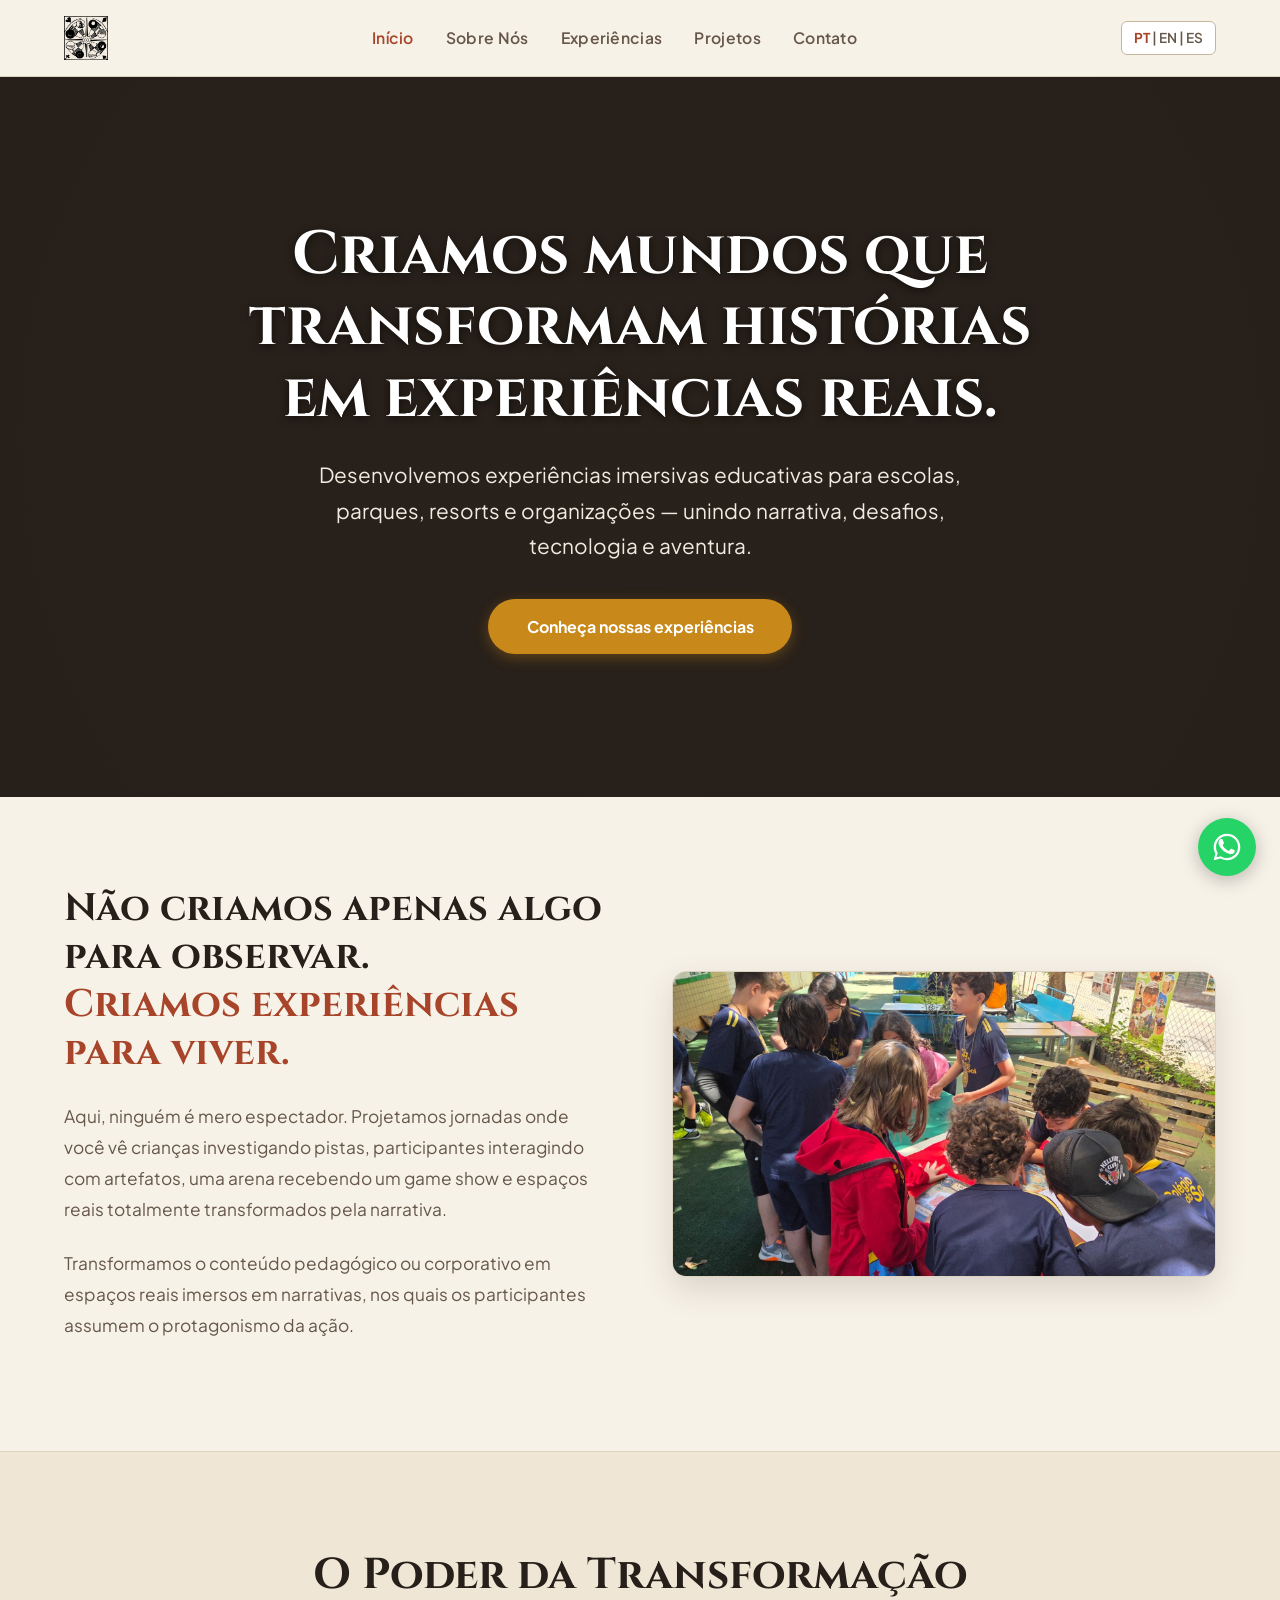
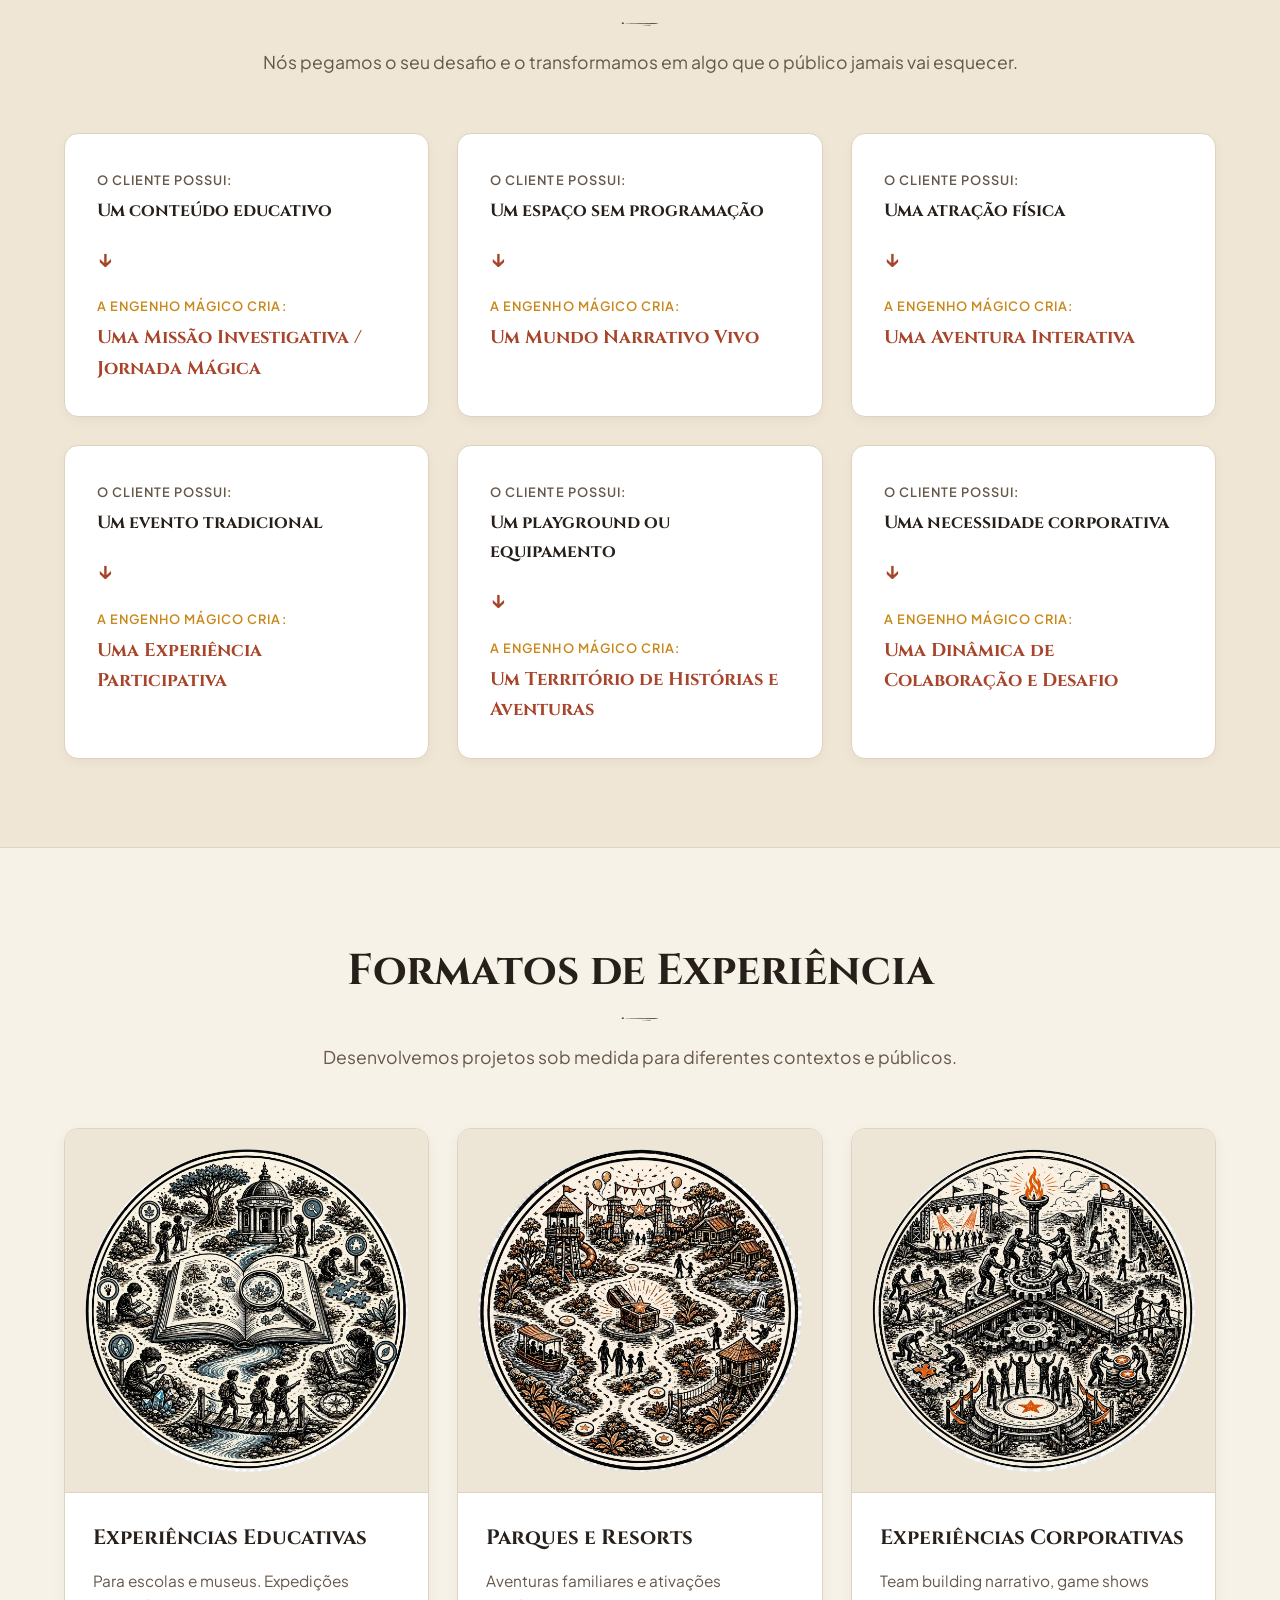
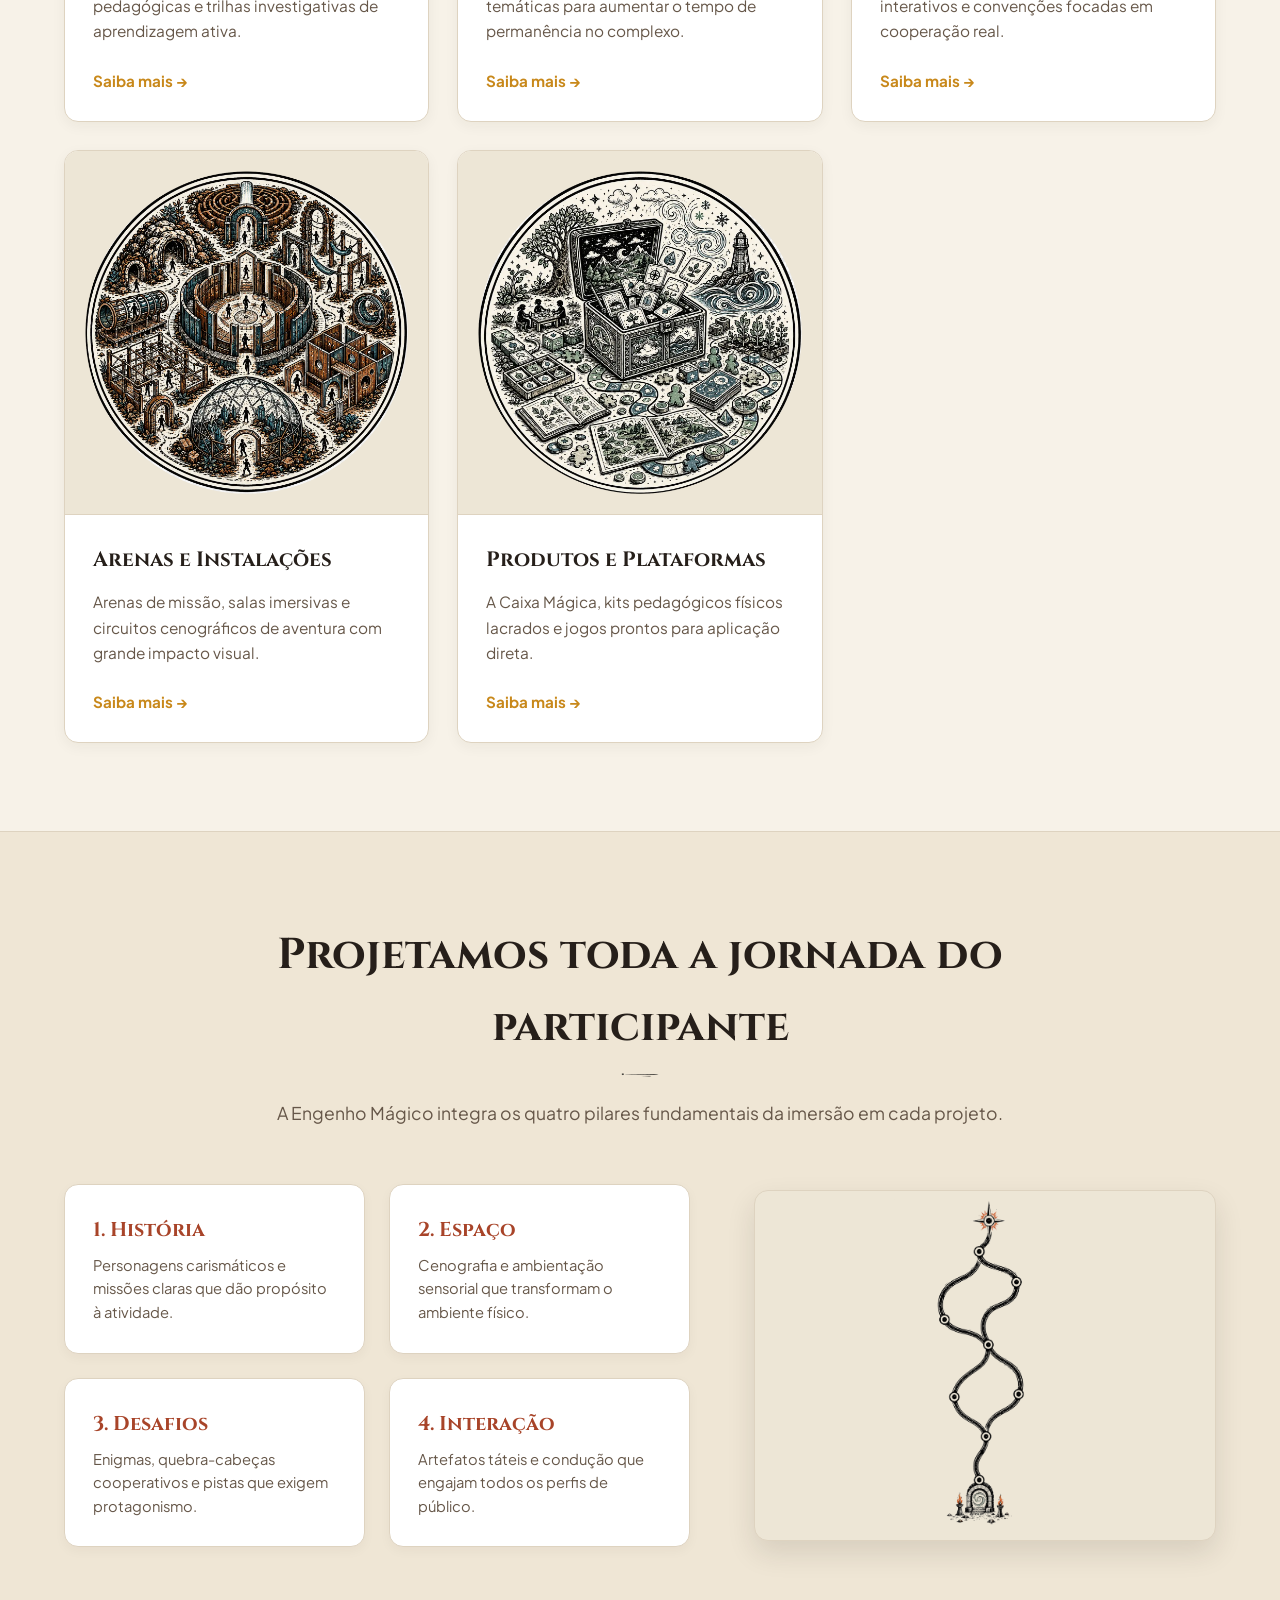
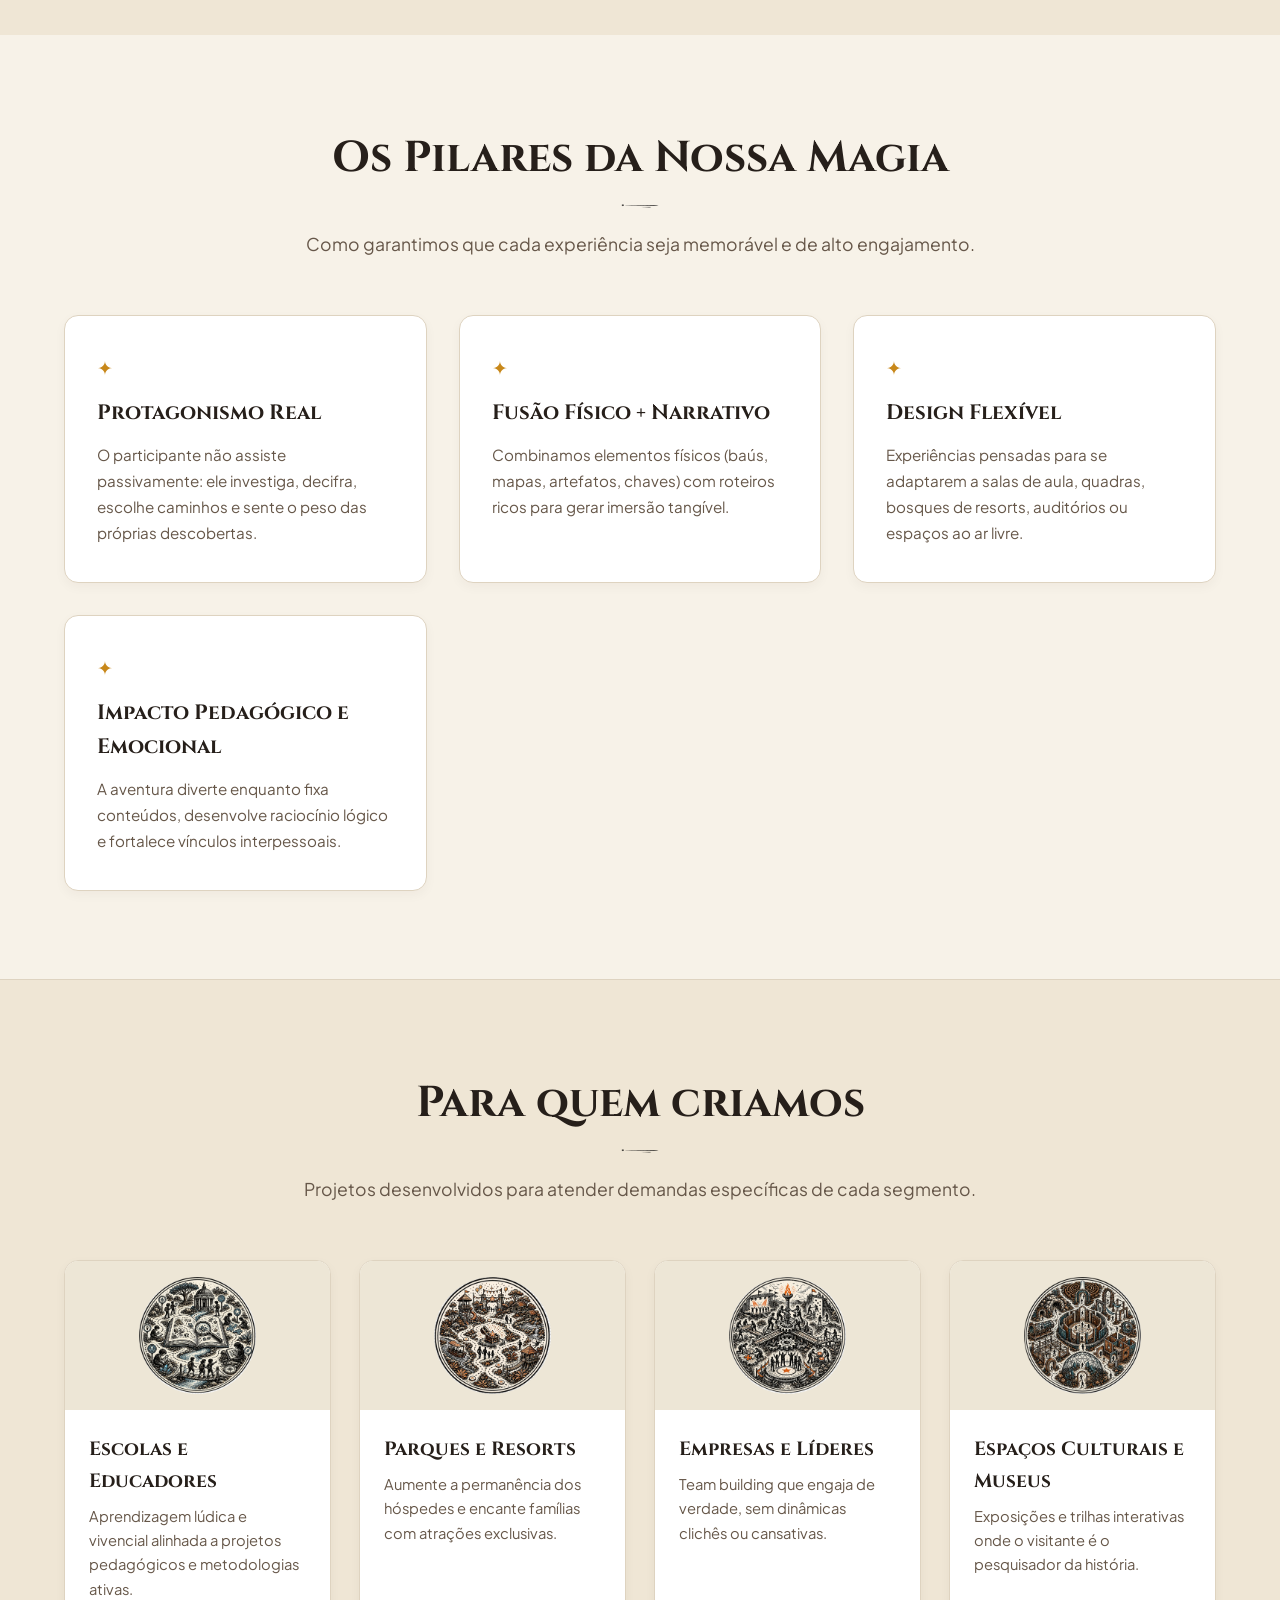
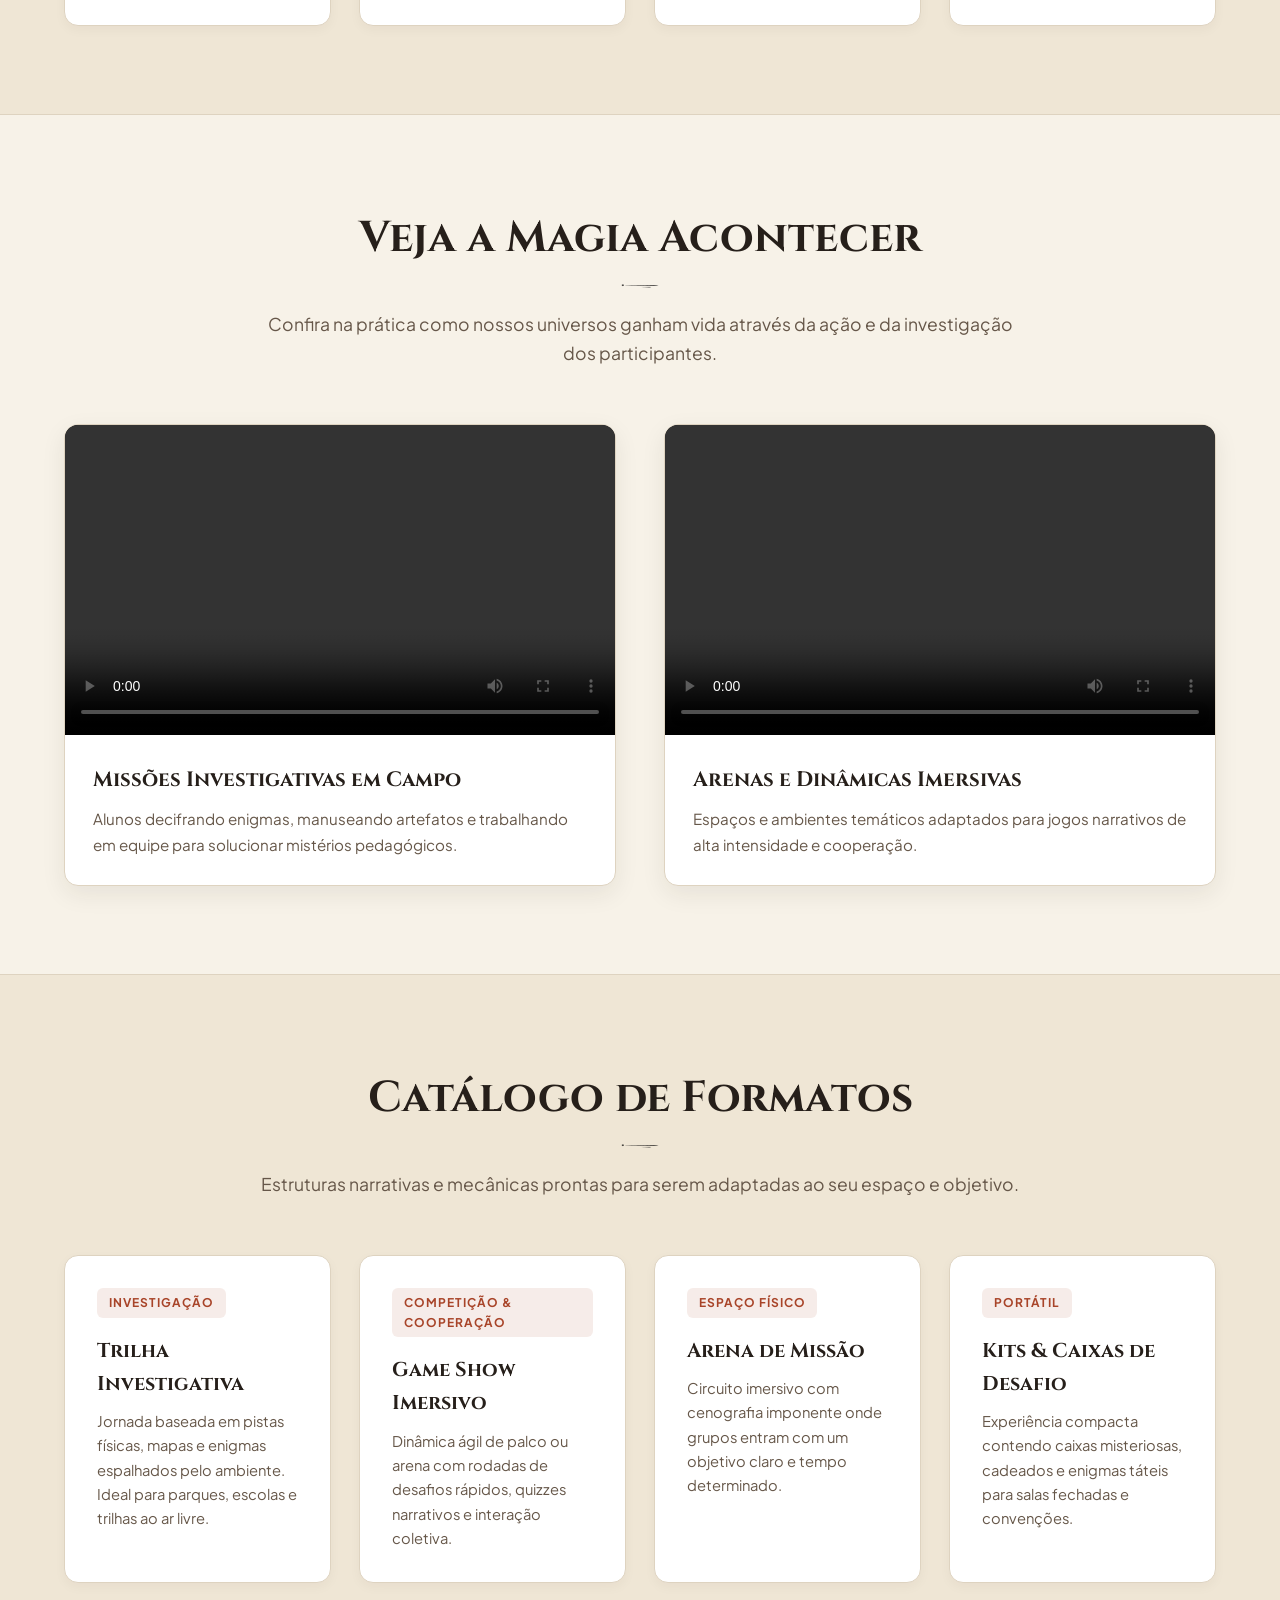
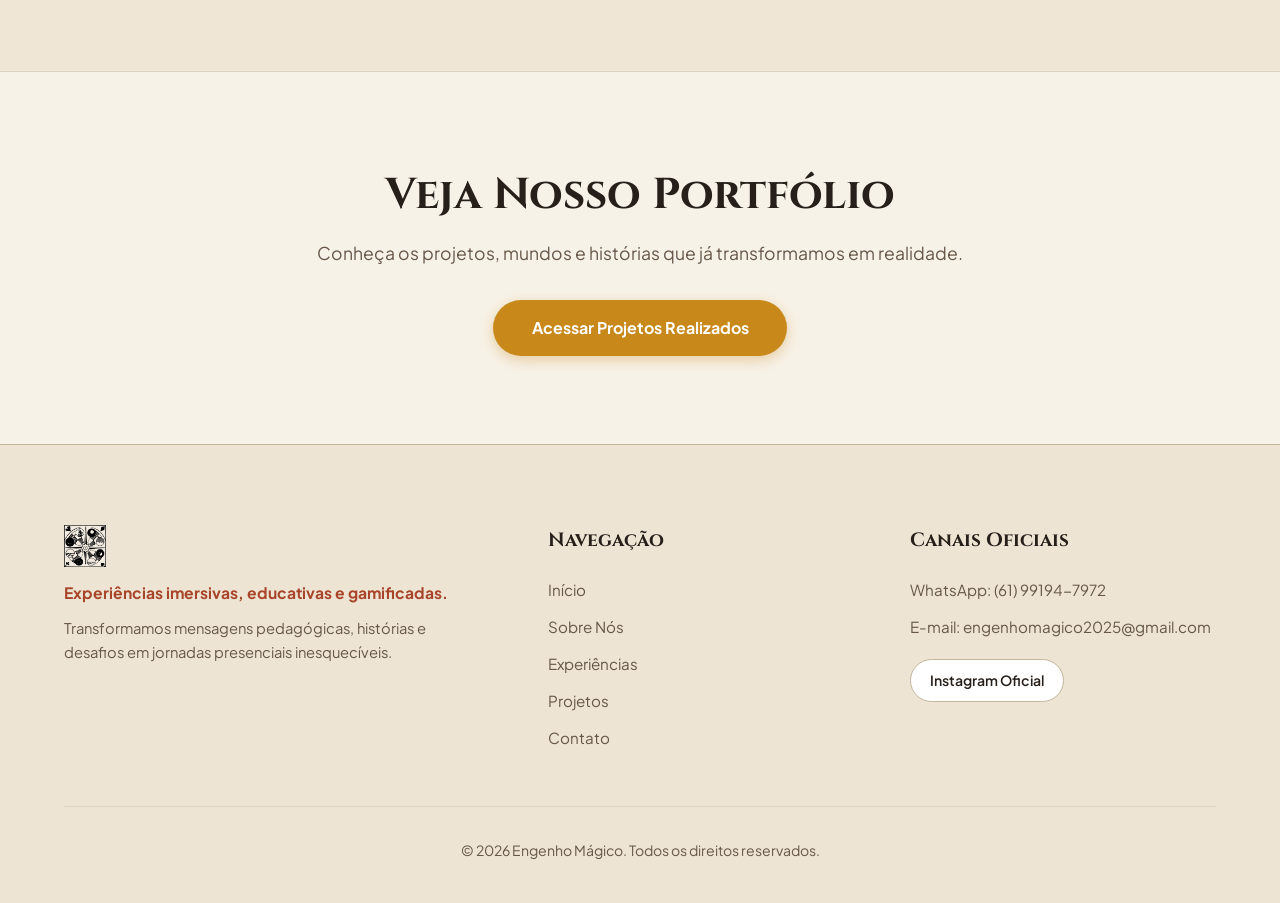
==== commit 45b425fe: "Publicando versao definitiva do site" ====
--- a/index.html
+++ b/index.html
@@ -1,6 +1,5 @@
 <!DOCTYPE html>
 <html lang="pt-BR">
-<<<<<<< HEAD
 <head>
   <meta charset="UTF-8">
   <meta name="viewport" content="width=device-width, initial-scale=1.0">
@@ -524,772 +523,4 @@
   </a>
 
 </body>
-</html>
-=======
-
-<head>
-    <meta charset="UTF-8">
-    <meta name="viewport" content="width=device-width, initial-scale=1.0">
-    <title>Engenho Mágico - Início</title>
-    <link rel="icon" type="image/x-icon" href="src/assets/img/icons/favicon.ico">
-    <meta name="description"
-        content="A Engenho Mágico cria experiências imersivas, educativas e gamificadas para escolas, empresas, parques, resorts e eventos.">
-    <link rel="stylesheet" href="src/css/style.css">
-    <link rel="stylesheet" href="src/css/responsive.css">
-</head>
-
-<body class="home-page">
-    <header class="header">
-        <div class="header__container">
-            <a href="index.html" class="header__logo">
-                <img src="src/assets/img/pictures/logo-4.webp" alt="Logo Engenho Mágico" class="header__logo-img">
-            </a>
-            <nav class="header__nav">
-                <ul class="header__menu">
-                    <li class="header__item"><a href="index.html" class="header__link">Início</a></li>
-                    <li class="header__item"><a href="sobre-nos.html" class="header__link">Sobre Nós</a></li>
-                    <li class="header__item"><a href="solucoes.html" class="header__link">Soluções</a></li>
-                    <li class="header__item"><a href="projetos.html" class="header__link">Projetos</a></li>
-                    <li class="header__item"><a href="contato.html" class="header__link">Contato</a></li>
-                </ul>
-            </nav>
-            <div class="header__actions">
-                <a href="contato.html" class="btn-cta header__cta"><span class="btn-text">Vamos
-                        conversar</span></a>
-                <button class="header__menu-btn" aria-label="Abrir menu" id="mobileMenuOpen">
-                    <img src="src/assets/img/icons/menu-hamburguerl.webp" alt="Menu" class="header__menu-icon">
-                </button>
-            </div>
-        </div>
-    </header>
-
-    <section class="hero">
-        <article class="hero__card">
-            <video autoplay loop muted playsinline class="hero__image"
-                style="object-fit: cover; width: 100%; height: 100%;">
-                <source src="src/assets/vid/hero-video.mp4" type="video/mp4">
-            </video>
-            <div class="hero__content">
-                <h1 class="hero__title">Criamos mundos que transformam histórias em experiências reais.</h1>
-                <p class="hero__subtitle">Desenvolvemos experiências imersivas educativas para escolas, parques,
-                    resorts, eventos e organizações — unindo narrativa, desafios, tecnologia e aventura.</p>
-                <div class="hero__buttons" style="display: flex; gap: 1rem; flex-wrap: wrap; justify-content: center;">
-                    <a href="solucoes.html" class="btn-cta hero__btn btn-cta--2"><span class="btn-text">Conheça nossas
-                            experiências</span></a>
-                    <a href="contato.html" class="btn-cta hero__btn btn-cta--3"><span class="btn-text">Converse sobre um
-                            projeto</span></a>
-                </div>
-            </div>
-        </article>
-    </section>
-
-    <main class="main-content">
-
-        <section class="hero-divider">
-            <img src="src/assets/img/elements/top-border-black.webp" alt="" aria-hidden="true"
-                class="hero-divider__border-top">
-            <img src="src/assets/img/elements/hero-divider-mask.webp" alt="" aria-hidden="true"
-                class="hero-divider__image">
-        </section>
-
-        <section class="about">
-            <div class="about__content">
-                <h2 class="about__title" style="font-size: 2.5rem; line-height: 1.2; margin-bottom: 1.5rem;">Não criamos
-                    apenas algo para observar. <span style="color: var(--cor-laranja-magico);">Criamos experiências para
-                        viver.</span></h2>
-
-                <p class="about__text">
-                    Aqui, ninguém é mero espectador. Projetamos jornadas onde você vê crianças investigando pistas,
-                    participantes interagindo com artefatos, uma arena recebendo um game show, uma família solucionando
-                    um desafio, e um espaço real totalmente transformado pela narrativa.
-                </p>
-
-                <p class="about__text">
-                    Transformamos o conteúdo pedagógico ou corporativo em espaços reais imersos em narrativas, nos quais
-                    os participantes assumem o protagonismo da ação.
-                </p>
-
-                <p class="about__text">
-                    Seja uma família em um resort, alunos em uma escola ou equipes em uma dinâmica corporativa, a
-                    Engenho Mágico projeta o ambiente e a interação para que cada história se torne uma experiência
-                    memorável.
-                </p>
-            </div>
-            <div class="about__image-wrapper" aria-label="Experiência em funcionamento">
-                <video class="about__video" src="src/assets/vid/video-1.mp4" autoplay loop muted playsinline
-                    poster="src/assets/img/placeholder.webp" aria-label="Vídeo Engenho Mágico"></video>
-            </div>
-        </section>
-
-        <section class="expertise-header">
-            <div class="container expertise-header__container">
-                <h2 class="expertise__title expertise-header__title">O Poder da Sensação</h2>
-                <p class="expertise__text expertise-header__text">
-                    Nós pegamos o seu desafio e o transformamos em algo que o público jamais vai esquecer.
-                </p>
-            </div>
-        </section>
-
-        <section class="expertise expertise--adjusted-padding">
-            <div class="expertise__background"></div>
-            <div class="expertise__overlay"></div>
-            <div class="container expertise__container">
-                <div class="expertise__content expertise__content--centered">
-                    <div class="transform-grid">
-
-                        <!-- Row 1 -->
-                        <div class="transform-row">
-                            <div class="transform-col">
-                                <span class="transform-subtitle">O cliente possui</span>
-                                <h3 class="transform-title">Um conteúdo educativo</h3>
-                            </div>
-                            <img src="src/assets/img/icons/seta.webp" alt="transforma em" aria-hidden="true"
-                                class="transform-arrow">
-                            <div class="transform-col transform-col--right transform-target">
-                                <span class="transform-subtitle transform-subtitle--highlight">A Engenho Mágico
-                                    cria</span>
-                                <h3 class="transform-title transform-title--highlight">Uma Missão Investigativa /
-                                    Jornada Mágica</h3>
-                            </div>
-                        </div>
-
-                        <!-- Row 2 -->
-                        <div class="transform-row">
-                            <div class="transform-col">
-                                <span class="transform-subtitle">O cliente possui</span>
-                                <h3 class="transform-title">Um espaço sem programação</h3>
-                            </div>
-                            <img src="src/assets/img/icons/seta.webp" alt="transforma em" aria-hidden="true"
-                                class="transform-arrow">
-                            <div class="transform-col transform-col--right transform-target">
-                                <span class="transform-subtitle transform-subtitle--highlight">A Engenho Mágico
-                                    cria</span>
-                                <h3 class="transform-title transform-title--highlight">Um Mundo Narrativo</h3>
-                            </div>
-                        </div>
-
-                        <!-- Row Nova: Atração Física -->
-                        <div class="transform-row">
-                            <div class="transform-col">
-                                <span class="transform-subtitle">O cliente possui</span>
-                                <h3 class="transform-title">Uma atração física</h3>
-                            </div>
-                            <img src="src/assets/img/icons/seta.webp" alt="transforma em" aria-hidden="true"
-                                class="transform-arrow">
-                            <div class="transform-col transform-col--right transform-target">
-                                <span class="transform-subtitle transform-subtitle--highlight">A Engenho Mágico
-                                    cria</span>
-                                <h3 class="transform-title transform-title--highlight">Uma Aventura Interativa</h3>
-                            </div>
-                        </div>
-
-                        <!-- Row 3 -->
-                        <div class="transform-row">
-                            <div class="transform-col">
-                                <span class="transform-subtitle">O cliente possui</span>
-                                <h3 class="transform-title">Um evento tradicional</h3>
-                            </div>
-                            <img src="src/assets/img/icons/seta.webp" alt="transforma em" aria-hidden="true"
-                                class="transform-arrow">
-                            <div class="transform-col transform-col--right transform-target">
-                                <span class="transform-subtitle transform-subtitle--highlight">A Engenho Mágico
-                                    cria</span>
-                                <h3 class="transform-title transform-title--highlight">Uma Experiência Participativa
-                                </h3>
-                            </div>
-                        </div>
-
-                        <!-- Row 4 -->
-                        <div class="transform-row">
-                            <div class="transform-col">
-                                <span class="transform-subtitle">O cliente possui</span>
-                                <h3 class="transform-title">Um playground ou equipamento</h3>
-                            </div>
-                            <img src="src/assets/img/icons/seta.webp" alt="transforma em" aria-hidden="true"
-                                class="transform-arrow">
-                            <div class="transform-col transform-col--right transform-target">
-                                <span class="transform-subtitle transform-subtitle--highlight">A Engenho Mágico
-                                    cria</span>
-                                <h3 class="transform-title transform-title--highlight">Um Território de Histórias e
-                                    Aventuras</h3>
-                            </div>
-                        </div>
-
-                        <!-- Row 5 -->
-                        <div class="transform-row">
-                            <div class="transform-col">
-                                <span class="transform-subtitle">O cliente possui</span>
-                                <h3 class="transform-title">Uma necessidade corporativa</h3>
-                            </div>
-                            <img src="src/assets/img/icons/seta.webp" alt="transforma em" aria-hidden="true"
-                                class="transform-arrow">
-                            <div class="transform-col transform-col--right transform-target">
-                                <span class="transform-subtitle transform-subtitle--highlight">A Engenho Mágico
-                                    cria</span>
-                                <h3 class="transform-title transform-title--highlight">Uma Dinâmica de Colaboração</h3>
-                            </div>
-                        </div>
-
-                    </div>
-                </div>
-                <div style="text-align: center; margin-top: 3rem;">
-                    <a href="projetos.html" class="btn-cta">
-                        <span class="btn-text">Veja nosso Portfólio!</span>
-                    </a>
-                </div>
-            </div>
-        </section>
-
-        <section class="solutions-overview">
-            <div class="container solutions-overview__container">
-                <h2 class="solutions-overview__title">Soluções</h2>
-                <div class="solutions-overview__grid">
-                    <!-- Card 1 -->
-                    <article class="solution-card" id="card-water">
-                        <img src="src/assets/img/itens-solucoes/medalhao-experiencias-educativas.webp"
-                            alt="Experiências Educativas" class="solution-card__image">
-                        <div class="solution-card__content">
-                            <h3 class="solution-card__title">Experiências Educativas</h3>
-                            <p class="solution-card__description">Para escolas, museus, parques educativos e
-                                instituições. Expedições pedagógicas, jogos narrativos e trilhas investigativas.</p>
-                            <img src="src/assets/img/icons/linha-elemento.webp" alt="" class="solution-card__divider">
-                            <a href="solucoes.html#educativas" class="solution-card__link">
-                                <span class="solution-card__link-text">Saiba mais</span>
-                                <img src="src/assets/img/icons/seta.webp" alt="" class="solution-card__link-arrow">
-                                <img src="src/assets/img/elements/underline-2.webp" alt=""
-                                    class="solution-card__link-underline">
-                            </a>
-                        </div>
-                    </article>
-                    <!-- Card 2 -->
-                    <article class="solution-card" id="card-earth">
-                        <img src="src/assets/img/itens-solucoes/medalhao-parques-e-resorts.webp"
-                            alt="Experiências para Parques e Resorts" class="solution-card__image">
-                        <div class="solution-card__content">
-                            <h3 class="solution-card__title">Parques e Resorts</h3>
-                            <p class="solution-card__description">Aventuras familiares, experiências sazonais, ativações
-                                temáticas e produtos para aumentar permanência e recorrência.</p>
-                            <img src="src/assets/img/icons/linha-elemento.webp" alt="" class="solution-card__divider">
-                            <a href="solucoes.html#parques" class="solution-card__link">
-                                <span class="solution-card__link-text">Saiba mais</span>
-                                <img src="src/assets/img/icons/seta.webp" alt="" class="solution-card__link-arrow">
-                                <img src="src/assets/img/elements/underline-2.webp" alt=""
-                                    class="solution-card__link-underline">
-                            </a>
-                        </div>
-                    </article>
-                    <!-- Card 3 -->
-                    <article class="solution-card" id="card-fire">
-                        <img src="src/assets/img/itens-solucoes/medalhao-experiencias-corporativas.webp"
-                            alt="Experiências Corporativas" class="solution-card__image">
-                        <div class="solution-card__content">
-                            <h3 class="solution-card__title">Experiências Corporativas</h3>
-                            <p class="solution-card__description">Team building narrativo, game shows, integração de
-                                equipes, lançamentos, convenções e ativações de marca.</p>
-                            <img src="src/assets/img/icons/linha-elemento.webp" alt="" class="solution-card__divider">
-                            <a href="solucoes.html#corporativas" class="solution-card__link">
-                                <span class="solution-card__link-text">Saiba mais</span>
-                                <img src="src/assets/img/icons/seta.webp" alt="" class="solution-card__link-arrow">
-                                <img src="src/assets/img/elements/underline-2.webp" alt=""
-                                    class="solution-card__link-underline">
-                            </a>
-                        </div>
-                    </article>
-                    <!-- Card 4 -->
-                    <article class="solution-card" id="card-air">
-                        <img src="src/assets/img/itens-solucoes/medalhao-instalacoes-imersivas.webp"
-                            alt="Arenas e Instalações Imersivas" class="solution-card__image">
-                        <div class="solution-card__content">
-                            <h3 class="solution-card__title">Instalações Imersivas</h3>
-                            <p class="solution-card__description">Arenas de missão, labirintos, salas imersivas,
-                                circuitos de aventura e estruturas narrativas permanentes ou temporárias.</p>
-                            <img src="src/assets/img/icons/linha-elemento.webp" alt="" class="solution-card__divider">
-                            <a href="solucoes.html#arenas" class="solution-card__link">
-                                <span class="solution-card__link-text">Saiba mais</span>
-                                <img src="src/assets/img/icons/seta.webp" alt="" class="solution-card__link-arrow">
-                                <img src="src/assets/img/elements/underline-2.webp" alt=""
-                                    class="solution-card__link-underline">
-                            </a>
-                        </div>
-                    </article>
-                    <!-- Card 5 -->
-                    <article class="solution-card" id="card-water-2">
-                        <img src="src/assets/img/itens-solucoes/medalhao-produtos-e-plataformas.webp"
-                            alt="Produtos e Plataformas" class="solution-card__image">
-                        <div class="solution-card__content">
-                            <h3 class="solution-card__title">Produtos e Plataformas</h3>
-                            <p class="solution-card__description">Caixa Mágica, kits pedagógicos, artefatos interativos,
-                                jogos, materiais narrativos, temporadas e conteúdos recorrentes.</p>
-                            <img src="src/assets/img/icons/linha-elemento.webp" alt="" class="solution-card__divider">
-                            <a href="solucoes.html#produtos" class="solution-card__link">
-                                <span class="solution-card__link-text">Saiba mais</span>
-                                <img src="src/assets/img/icons/seta.webp" alt="" class="solution-card__link-arrow">
-                                <img src="src/assets/img/elements/underline-2.webp" alt=""
-                                    class="solution-card__link-underline">
-                            </a>
-                        </div>
-                    </article>
-                </div>
-            </div>
-        </section>
-
-        <img src="src/assets/img/elements/section-div-line.webp" alt="" aria-hidden="true" class="section-divider" style="margin-top: 0; margin-bottom: 0;">
-
-        <div class="journey-map-container">
-
-
-            <!-- Rota: layer mais próximo -->
-            <picture class="journey-map-bg journey-map-bg--rota" aria-hidden="true">
-                <source media="(max-width: 768px)"
-                    srcset="src/assets/img/elements/section-map-bg/section-bg-map-mobile.webp">
-                <img src="src/assets/img/elements/section-map-bg/section-bg-map-desktop.webp" alt=""
-                    class="journey-map-img journey-map-img--rota" id="journeyMapRota">
-            </picture>
-
-            <section class="methodology-preview" style="padding: var(--space-2xl) 0;">
-
-                <div class="split-section container split-section--reversed">
-                    <div class="split-section__content">
-                        <h2 class="methodology-preview__title">Projetamos toda a jornada do participante</h2>
-                        <p class="supporting-text">A Engenho Mágico não é apenas uma produtora de conteúdo ou cenografia
-                            isolada. Nós integramos todos os pilares para que a experiência seja completa.</p>
-                        <ul class="methodology-preview__list">
-                            <li><span class="methodology-preview__highlight">História:</span> personagens,
-                                universos e missões;</li>
-                            <li><span class="methodology-preview__highlight">Espaço:</span> cenografia,
-                                instalações e ambientação;</li>
-                            <li><span class="methodology-preview__highlight">Desafios:</span> jogos, pistas e
-                                decisões;</li>
-                            <li><span class="methodology-preview__highlight">Interação:</span> artefatos,
-                                tecnologia e participação coletiva;</li>
-                            <li><span class="methodology-preview__highlight">Experiência:</span> aprendizagem,
-                                encantamento e transformação.</li>
-                        </ul>
-                    </div>
-                    <div class="split-section__image-container">
-                        <img src="src/assets/img/pictures/index/projetamos-toda-a-jornada-do-participante.webp"
-                            alt="Participantes interagindo na jornada" class="split-section__image">
-                    </div>
-                </div>
-            </section>
-
-            <section class="differentials">
-                <!-- Floating image -->
-                <img src="src/assets/img/pictures/flutuante-4.webp" alt=""
-                    class="floating-parallax-img floating-parallax-img--4" aria-hidden="true" data-speed="-0.12">
-
-                <div class="split-section container">
-                    <div class="split-section__content">
-                        <h2 class="differentials__title">O que torna a Engenho Mágico diferente</h2>
-                        <p class="supporting-text">Nós unimos criatividade a um método focado em resultados tangíveis.
-                            Desenvolvemos experiências físicas com propósito genuíno, usando dinâmicas e gamificação
-                            autênticas que engajam muito além de pontos e badges.</p>
-                        <p class="supporting-text">Priorizamos uma operação viável, promovendo o engajamento e a
-                            aprendizagem
-                            ativa pela tentativa, erro e superação.</p>
-                        <a href="sobre-nos.html" class="btn-cta split-section__btn btn-cta--4"><span
-                                class="btn-text">Saiba mais
-                                sobre nós</span></a>
-                    </div>
-                    <div class="split-section__image-container" style="border: none; background: transparent;">
-                        <img src="src/assets/img/pictures/index/o-que-torna-a-engenho-magico-diferente.webp"
-                            alt="Participantes engajados em uma dinâmica" class="split-section__image"
-                            style="object-fit: contain;">
-                    </div>
-                </div>
-            </section>
-
-            <section class="audience-formats">
-                <!-- Floating images -->
-                <img src="src/assets/img/pictures/flutuante-1.webp" alt=""
-                    class="floating-parallax-img floating-parallax-img--1" aria-hidden="true" data-speed="0.15">
-                <img src="src/assets/img/pictures/flutuante-2.webp" alt=""
-                    class="floating-parallax-img floating-parallax-img--2" aria-hidden="true" data-speed="-0.15">
-
-                <div class="audience-formats__container container">
-                    <div class="audience-formats__content">
-                        <h2 class="audience__title">Para quem e como criamos</h2>
-                        <p class="supporting-text">Ajudamos escolas, empresas, parques e eventos a transformar suas
-                            mensagens
-                            através de nossas ferramentas de encantamento.</p>
-                        <p class="supporting-text">Projetamos desde labirintos temáticos, caças ao tesouro e salas
-                            imersivas até
-                            dinâmicas corporativas e jornadas escolares gamificadas, sempre focando em criar universos
-                            envolventes para ativações de marcas e instituições.</p>
-                        <a href="solucoes.html" class="btn-cta audience-formats__btn btn-cta--3"><span
-                                class="btn-text">Ver todas
-                                as soluções</span></a>
-                    </div>
-
-                    <div class="manifesto audience-formats__content" style="margin-top: var(--space-2xl);">
-                        <h2 class="manifesto__title">Nossa Visão Educativa e Lúdica</h2>
-                        <p class="manifesto__text">A Engenho Mágico acredita que as pessoas aprendem, se conectam e
-                            lembram
-                            muito mais quando participam ativamente de uma experiência significativa. Em um cenário
-                            digital
-                            dispersivo, criamos momentos presenciais que exigem colaboração, curiosidade e protagonismo.
-                            Nosso objetivo final é transformar espaços comuns em territórios de descoberta e grupos em
-                            equipes unidas.</p>
-                    </div>
-
-                </div>
-
-                <!-- Floating image final -->
-                <img src="src/assets/img/pictures/flutuante-5.webp" alt=""
-                    class="floating-parallax-img floating-parallax-img--5" aria-hidden="true" data-speed="0.1">
-            </section>
-        </div>
-
-        <section class="proposal">
-            <img src="src/assets/img/elements/section-div-line.webp" alt="" aria-hidden="true"
-                class="section-divider proposal__divider">
-            <div class="container">
-                <div class="proposal__header">
-                    <h2 class="proposal__title">Da primeira história à experiência em funcionamento</h2>
-                    <p class="proposal__text">Não entregamos apenas a ideia, entregamos
-                        a execução completa. Cuidamos de cada etapa para garantir que o seu projeto saia do papel e
-                        encante o público.</p>
-                </div>
-
-                <div class="proposal__grid">
-                    <!-- Etapas -->
-                    <div class="proposal__step">
-                        <span class="proposal__step-number">01</span>
-                        <h4 class="proposal__step-title">Estratégia e Criação</h4>
-                        <ul class="proposal__step-list">
-                            <li>Diagnóstico da oportunidade</li>
-                            <li>Conceito criativo</li>
-                            <li>Storytelling</li>
-                        </ul>
-                    </div>
-                    <div class="proposal__step">
-                        <span class="proposal__step-number">02</span>
-                        <h4 class="proposal__step-title">Design da Experiência</h4>
-                        <ul class="proposal__step-list">
-                            <li>Game design</li>
-                            <li>Projeto de experiência</li>
-                            <li>Design do espaço e artefatos</li>
-                        </ul>
-                    </div>
-                    <div class="proposal__step">
-                        <span class="proposal__step-number">03</span>
-                        <h4 class="proposal__step-title">Produção e Operação</h4>
-                        <ul class="proposal__step-list">
-                            <li>Produção e implantação</li>
-                            <li>Treinamento operacional</li>
-                            <li>Atualização de conteúdos</li>
-                        </ul>
-                    </div>
-                </div>
-            </div>
-        </section>
-
-        <!-- Destaques Projetos -->
-        <img src="src/assets/img/elements/section-div-line.webp" alt="" aria-hidden="true" class="section-divider" style="margin-top: 0; margin-bottom: 0;">
-        <section class="projetos-grid-section" style="background-color: var(--color-bg-base); padding: var(--space-section) 0;">
-            <div class="container">
-                <h2 class="projetos-grid__title" style="margin-bottom: var(--space-xl);">Projetos em Destaque</h2>
-                <div class="projetos-grid" style="display: grid; grid-template-columns: repeat(auto-fit, minmax(300px, 1fr)); gap: var(--space-lg);">
-                    
-                    <a href="projeto.html?id=mago-das-letras" class="projeto-card">
-                        <div class="projeto-card__image-wrapper" style="border: 18px solid transparent; border-image-source: url('src/assets/img/elements/border-img-2.webp'); border-image-slice: 110; border-image-width: 18px;">
-                            <img src="src/assets/portifolio/projetos/projeto_mago-das-letras/capa.webp" alt="O Mago das Letras" class="projeto-card__image">
-                        </div>
-                        <div class="projeto-card__title-wrapper">
-                            <h2 class="projeto-card__title">O Mago das Letras</h2>
-                        </div>
-                    </a>
-
-                    <a href="projeto.html?id=elara" class="projeto-card">
-                        <div class="projeto-card__image-wrapper" style="border: 18px solid transparent; border-image-source: url('src/assets/img/elements/border-img-2.webp'); border-image-slice: 110; border-image-width: 18px;">
-                            <img src="src/assets/portifolio/projetos/projeto_paradeiroelaraapresentao/capa.webp" alt="O Paradeiro de Elara" class="projeto-card__image">
-                        </div>
-                        <div class="projeto-card__title-wrapper">
-                            <h2 class="projeto-card__title">O Paradeiro de Elara</h2>
-                        </div>
-                    </a>
-                    
-                    <a href="projeto.html?id=labirinto-asteria" class="projeto-card">
-                        <div class="projeto-card__image-wrapper" style="border: 18px solid transparent; border-image-source: url('src/assets/img/elements/border-img-2.webp'); border-image-slice: 110; border-image-width: 18px;">
-                            <img src="src/assets/portifolio/projetos/projeto_catlogo-labirintoo-de-astria/capa.webp" alt="Labirinto de Astéria" class="projeto-card__image">
-                        </div>
-                        <div class="projeto-card__title-wrapper">
-                            <h2 class="projeto-card__title">Labirinto de Astéria</h2>
-                        </div>
-                    </a>
-
-                </div>
-                
-                <div style="text-align: center; margin-top: 4rem;">
-                    <a href="projetos.html" class="btn-cta btn-cta--4">
-                        <span class="btn-text">Ver Todos os Projetos</span>
-                    </a>
-                </div>
-            </div>
-        </section>
-
-        <!-- Pequena galeria Home -->
-        <img src="src/assets/img/elements/section-div-line.webp" alt="" aria-hidden="true" class="section-divider" style="margin-top: 0; margin-bottom: 0;">
-        <section class="home-gallery" style="padding: var(--space-section) 0; background: var(--cor-branca);">
-            <div class="container" style="text-align: center;">
-                <h2 style="font-size: 2.5rem; color: var(--cor-primaria); margin-bottom: 1rem;">Veja a magia acontecer
-                </h2>
-
-                <div class="home-gallery-grid">
-                    <div class="gallery-item">
-                        <img src="src/assets/portifolio/fotos-portifolio/labirinto-de-astreia/2.jpeg"
-                            alt="Galeria Destaque" class="gallery-image" style="object-position: center;">
-                    </div>
-                    <div class="gallery-item">
-                        <img src="src/assets/portifolio/fotos-portifolio/labirinto-de-astreia/5.jpeg" alt="Galeria 2"
-                            class="gallery-image" style="object-position: center;">
-                    </div>
-                    <div class="gallery-item">
-                        <img src="src/assets/portifolio/fotos-portifolio/didaticos/1.jpeg" alt="Galeria 3"
-                            class="gallery-image" style="object-position: center;">
-                    </div>
-                    <div class="gallery-item">
-                        <img src="src/assets/portifolio/fotos-portifolio/geral/4.jpeg" alt="Galeria 4"
-                            class="gallery-image" style="object-position: center;">
-                    </div>
-                    <div class="gallery-item">
-                        <img src="src/assets/portifolio/fotos-portifolio/geral/5.jpeg" alt="Galeria 5"
-                            class="gallery-image" style="object-position: center;">
-                    </div>
-                </div>
-
-                <a href="projetos.html" class="btn-cta btn-cta--3" style="margin-top: 1rem;">
-                    <span class="btn-text">Conheça nossos Projetos</span>
-                </a>
-            </div>
-        </section>
-
-
-
-
-        <section class="catalog">
-            <img src="src/assets/img/elements/section-div-line.webp" alt="" aria-hidden="true" class="section-divider">
-            <div class="catalog__container">
-                <div style="text-align: center; margin-bottom: 2rem;">
-                    <h2 class="catalog__title">Catálogo de Formatos</h2>
-                    <p class="catalog__subtitle">Conheça as possibilidades visuais de entregas que podemos adaptar para
-                        o seu projeto.</p>
-                </div>
-                <div class="catalog-interactive" id="catalogInteractive" tabindex="0">
-
-                    <div class="catalog-interactive__media">
-                        <div class="catalog-interactive__images">
-                            <img src="src/assets/img/pictures/index/cataologo/labirintos-tematicos.webp"
-                                alt="Labirinto temático interativo" class="catalog-interactive__img active">
-                            <img src="src/assets/img/pictures/index/cataologo/arenas-de-missao.webp"
-                                alt="Arena de missões e desafios" class="catalog-interactive__img">
-                            <img src="src/assets/img/pictures/index/cataologo/jogos-investigativos.webp"
-                                alt="Jogos de investigação de mesa" class="catalog-interactive__img">
-                            <img src="src/assets/img/pictures/index/cataologo/cacas-ao-tesouro.webp"
-                                alt="Mapa de caça ao tesouro" class="catalog-interactive__img">
-                            <img src="src/assets/img/pictures/index/cataologo/salas-imersivas.webp"
-                                alt="Salas imersivas e temáticas" class="catalog-interactive__img">
-                            <img src="src/assets/img/pictures/index/cataologo/circuitos-de-aventura.webp"
-                                alt="Circuitos de aventura ao ar livre" class="catalog-interactive__img">
-                            <img src="src/assets/img/pictures/index/cataologo/kits-pedagogicos-narrativos.webp"
-                                alt="Kits pedagógicos em caixas" class="catalog-interactive__img">
-                            <img src="src/assets/img/pictures/index/cataologo/dossies-mapas-e-pistas.webp"
-                                alt="Dossiês, cartas e mapas antigos" class="catalog-interactive__img">
-                        </div>
-                        <div class="catalog-interactive__overlay"></div>
-
-                        <!-- Mobile titles / counters will position over this media container -->
-                        <div class="catalog-interactive__mobile-top">
-                            <div class="catalog-interactive__mobile-title" id="catalogMobileTitle">Labirintos temáticos
-                            </div>
-                            <div class="catalog-interactive__counter">
-                                <span id="catalogCurrentMob">1</span><span
-                                    class="catalog-interactive__counter-divider">/</span>8
-                            </div>
-                        </div>
-
-                        <div class="catalog-interactive__controls">
-                            <button class="catalog-interactive__arrow catalog-interactive__arrow--prev"
-                                aria-label="Anterior">
-                                <svg viewBox="0 0 24 24" width="24" height="24" stroke="currentColor" stroke-width="2"
-                                    fill="none" stroke-linecap="round" stroke-linejoin="round">
-                                    <polyline points="15 18 9 12 15 6"></polyline>
-                                </svg>
-                            </button>
-                            <button class="catalog-interactive__arrow catalog-interactive__arrow--next"
-                                aria-label="Próximo">
-                                <svg viewBox="0 0 24 24" width="24" height="24" stroke="currentColor" stroke-width="2"
-                                    fill="none" stroke-linecap="round" stroke-linejoin="round">
-                                    <polyline points="9 18 15 12 9 6"></polyline>
-                                </svg>
-                            </button>
-                        </div>
-                    </div>
-
-                    <div class="catalog-interactive__content">
-                        <div class="catalog-interactive__nav-wrapper">
-                            <ul class="catalog-interactive__nav" id="catalogNav">
-                                <li class="catalog-interactive__nav-item active" data-index="0">Labirintos temáticos
-                                </li>
-                                <li class="catalog-interactive__nav-item" data-index="1">Arenas de missão</li>
-                                <li class="catalog-interactive__nav-item" data-index="2">Jogos investigativos</li>
-                                <li class="catalog-interactive__nav-item" data-index="3">Caças ao tesouro</li>
-                                <li class="catalog-interactive__nav-item" data-index="4">Salas imersivas</li>
-                                <li class="catalog-interactive__nav-item" data-index="5">Circuitos de aventura</li>
-                                <li class="catalog-interactive__nav-item" data-index="6">Kits pedagógicos narrativos
-                                </li>
-                                <li class="catalog-interactive__nav-item" data-index="7">Dossiês, mapas e pistas</li>
-                            </ul>
-                        </div>
-
-                        <div class="catalog-interactive__details">
-                            <div class="catalog-interactive__counter catalog-interactive__counter--desktop">
-                                <span id="catalogCurrent">1</span><span
-                                    class="catalog-interactive__counter-divider">/</span>8
-                            </div>
-                            <div class="catalog-interactive__descriptions">
-                                <p class="catalog-interactive__desc active">Percursos imersivos cheios de mistérios,
-                                    onde cada curva revela um novo enigma a ser desvendado.</p>
-                                <p class="catalog-interactive__desc">Grandes espaços cenográficos projetados para
-                                    equipes colaborarem e superarem desafios físicos e mentais.</p>
-                                <p class="catalog-interactive__desc">Experiências focadas em raciocínio lógico e
-                                    dedução, onde os participantes assumem o papel de detetives.</p>
-                                <p class="catalog-interactive__desc">Jornadas dinâmicas guiadas por pistas espalhadas
-                                    pelo ambiente, ideais para exploração e descobertas.</p>
-                                <p class="catalog-interactive__desc">Ambientes totalmente tematizados que transportam o
-                                    público para outra realidade através de narrativa e cenografia.</p>
-                                <p class="catalog-interactive__desc">Trilhas ao ar livre que combinam atividades físicas
-                                    com elementos de história e interação com a natureza.</p>
-                                <p class="catalog-interactive__desc">Caixas contendo materiais educativos e lúdicos que
-                                    transformam o aprendizado em uma verdadeira missão.</p>
-                                <p class="catalog-interactive__desc">Materiais impressos com acabamento realista que
-                                    servem de base para desvendar tramas complexas.</p>
-                            </div>
-                        </div>
-                    </div>
-                </div>
-            </div>
-        </section>
-
-        <section class="cta-section">
-            <div class="cta-section__container">
-                <div class="cta-section__header">
-                    <h2 class="cta-section__title">Pronto para iniciar sua jornada mágica?</h2>
-                    <p class="cta-section__subtitle">Fale com nossa equipe e descubra como podemos transformar sua ideia
-                        em uma experiência memorável.</p>
-                </div>
-
-                <div class="cta-section__content">
-                    <div class="contact-channels cta-section__channels">
-                        <div class="contact-channels__list cta-section__channels-list">
-                            <a href="https://wa.me/5561991947972" target="_blank" rel="noopener noreferrer"
-                                class="contact-channels__link">
-                                <img src="src/assets/img/icons/wpp-icon.webp" alt="Ícone WhatsApp"
-                                    class="contact-channels__icon">
-                                <div class="contact-channels__info">
-                                    <span class="contact-channels__label">WhatsApp</span>
-                                </div>
-                            </a>
-                            <a href="mailto:engenhomagico2025@gmail.com" class="contact-channels__link">
-                                <img src="src/assets/img/icons/mail-icon.webp" alt="Ícone E-mail"
-                                    class="contact-channels__icon">
-                                <div class="contact-channels__info">
-                                    <span class="contact-channels__label">Enviar Email!</span>
-                                </div>
-                            </a>
-                        </div>
-                    </div>
-
-                    <div class="contact-details cta-section__details">
-                        <div class="contact-details__item">
-                            <span class="contact-details__label">WhatsApp</span>
-                            <span class="contact-details__value">(61) 99194-7972</span>
-                        </div>
-                        <div class="contact-details__item">
-                            <span class="contact-details__label">E-mail Institucional</span>
-                            <span class="contact-details__value">engenhomagico2025@gmail.com</span>
-                        </div>
-                    </div>
-                </div>
-            </div>
-        </section>
-    </main>
-
-    <footer class="footer">
-        <div class="footer__container">
-            <div class="footer__info">
-                <img src="src/assets/img/pictures/logo-4.webp" alt="Logo Engenho Mágico" class="footer__brand">
-                <p class="footer__slogan">Experiências imersivas, educativas e gamificadas.</p>
-                <p class="footer__description">Criamos jornadas presenciais inovadoras para escolas, empresas, parques,
-                    resorts, eventos e instituições. Transformamos conteúdo em aventura.</p>
-            </div>
-            <nav class="footer__nav">
-                <ul class="footer__menu">
-                    <li class="footer__item"><a href="index.html" class="footer__link">Início</a></li>
-                    <li class="footer__item"><a href="sobre-nos.html" class="footer__link">Sobre Nós</a></li>
-                    <li class="footer__item"><a href="solucoes.html" class="footer__link">Soluções</a></li>
-                    <li class="footer__item"><a href="projetos.html" class="footer__link">Projetos</a></li>
-                    <li class="footer__item"><a href="contato.html" class="footer__link">Contato</a></li>
-                </ul>
-            </nav>
-            <div class="footer__contact-col">
-                <h3 class="footer__link" style="margin-bottom: var(--space-sm); display: block;">Contato</h3>
-                <p class="footer__rights" style="margin-bottom: var(--space-sm);">WhatsApp</p>
-                <a href="https://wa.me/5561991947972" target="_blank" rel="noopener noreferrer" style="display: flex; align-items: center; gap: 0.5rem; text-decoration: none;">
-                    <img src="src/assets/img/icons/wpp-icon.webp" alt="WhatsApp Icon" style="width: 24px; height: 24px; object-fit: contain;">
-                    <span class="footer__link" style="font-size: var(--font-size-sm);">(61) 99194-7972</span>
-                </a>
-            </div>
-        </div>
-        <div class="footer__legal">
-            <p class="footer__rights">© 2026 Engenho Mágico. Todos os direitos reservados.</p>
-            <ul class="footer__terms-menu">
-                <li class="footer__terms-item"><a href="#" class="footer__terms-link">Termos de Uso</a></li>
-                <li class="footer__terms-item"><a href="#" class="footer__terms-link">Política de Privacidade</a>
-                </li>
-            </ul>
-        </div>
-    </footer>
-    <div class="mobile-menu-overlay" id="mobileMenuOverlay"></div>
-    <div class="mobile-menu" id="mobileMenu">
-        <div class="mobile-menu__border">
-            <img src="src/assets/img/elements/mobile-menu-border-left.webp" alt="" aria-hidden="true">
-        </div>
-        <div class="mobile-menu__content">
-            <button class="mobile-menu__close" aria-label="Fechar menu" id="mobileMenuClose">
-                <img src="src/assets/img/icons/menu-fechar.webp" alt="Fechar">
-            </button>
-            <nav class="mobile-menu__nav">
-                <ul class="mobile-menu__list">
-                    <li class="mobile-menu__item"><a href="index.html" class="mobile-menu__link">Início</a></li>
-                    <li class="mobile-menu__item"><a href="sobre-nos.html" class="mobile-menu__link">Sobre Nós</a></li>
-                    <li class="mobile-menu__item"><a href="solucoes.html" class="mobile-menu__link">Soluções</a></li>
-                    <li class="mobile-menu__item"><a href="projetos.html" class="mobile-menu__link">Projetos</a></li>
-                    <li class="mobile-menu__item"><a href="contato.html" class="mobile-menu__link">Contato</a></li>
-                </ul>
-            </nav>
-            <a href="contato.html" class="btn-cta mobile-menu__cta"><span class="btn-text">Vamos conversar</span></a>
-        </div>
-    </div>
-
-    <div class="lightbox" id="lightbox">
-        <button class="lightbox__close" aria-label="Fechar" id="lightboxClose">
-            <img src="src/assets/img/icons/menu-fechar.webp" alt="Fechar">
-        </button>
-        <img src="" alt="" class="lightbox__image" id="lightboxImage">
-    </div>
-
-    <script src="https://cdnjs.cloudflare.com/ajax/libs/gsap/3.12.5/gsap.min.js"></script>
-    <script src="https://cdnjs.cloudflare.com/ajax/libs/gsap/3.12.5/ScrollTrigger.min.js"></script>
-    <script src="src/js/main.js"></script>
-
-    <!-- Floating WhatsApp -->
-    <a href="https://wa.me/5561991947972" target="_blank" rel="noopener noreferrer" class="floating-wpp"
-        id="floatingWpp" aria-label="WhatsApp">
-        <img src="src/assets/img/icons/wpp-icon.webp" alt="WhatsApp" class="floating-wpp__icon">
-    </a>
-</body>
-
-
-</html>
->>>>>>> 7c05806c20a36165f683a0af85a59d4ff2803fb7
+</html>
--- a/src/css/style.css
+++ b/src/css/style.css
@@ -1936,4 +1936,4 @@
 
 @media (max-width: 768px) {
   .nav-list { display: none; }
-}
+}
